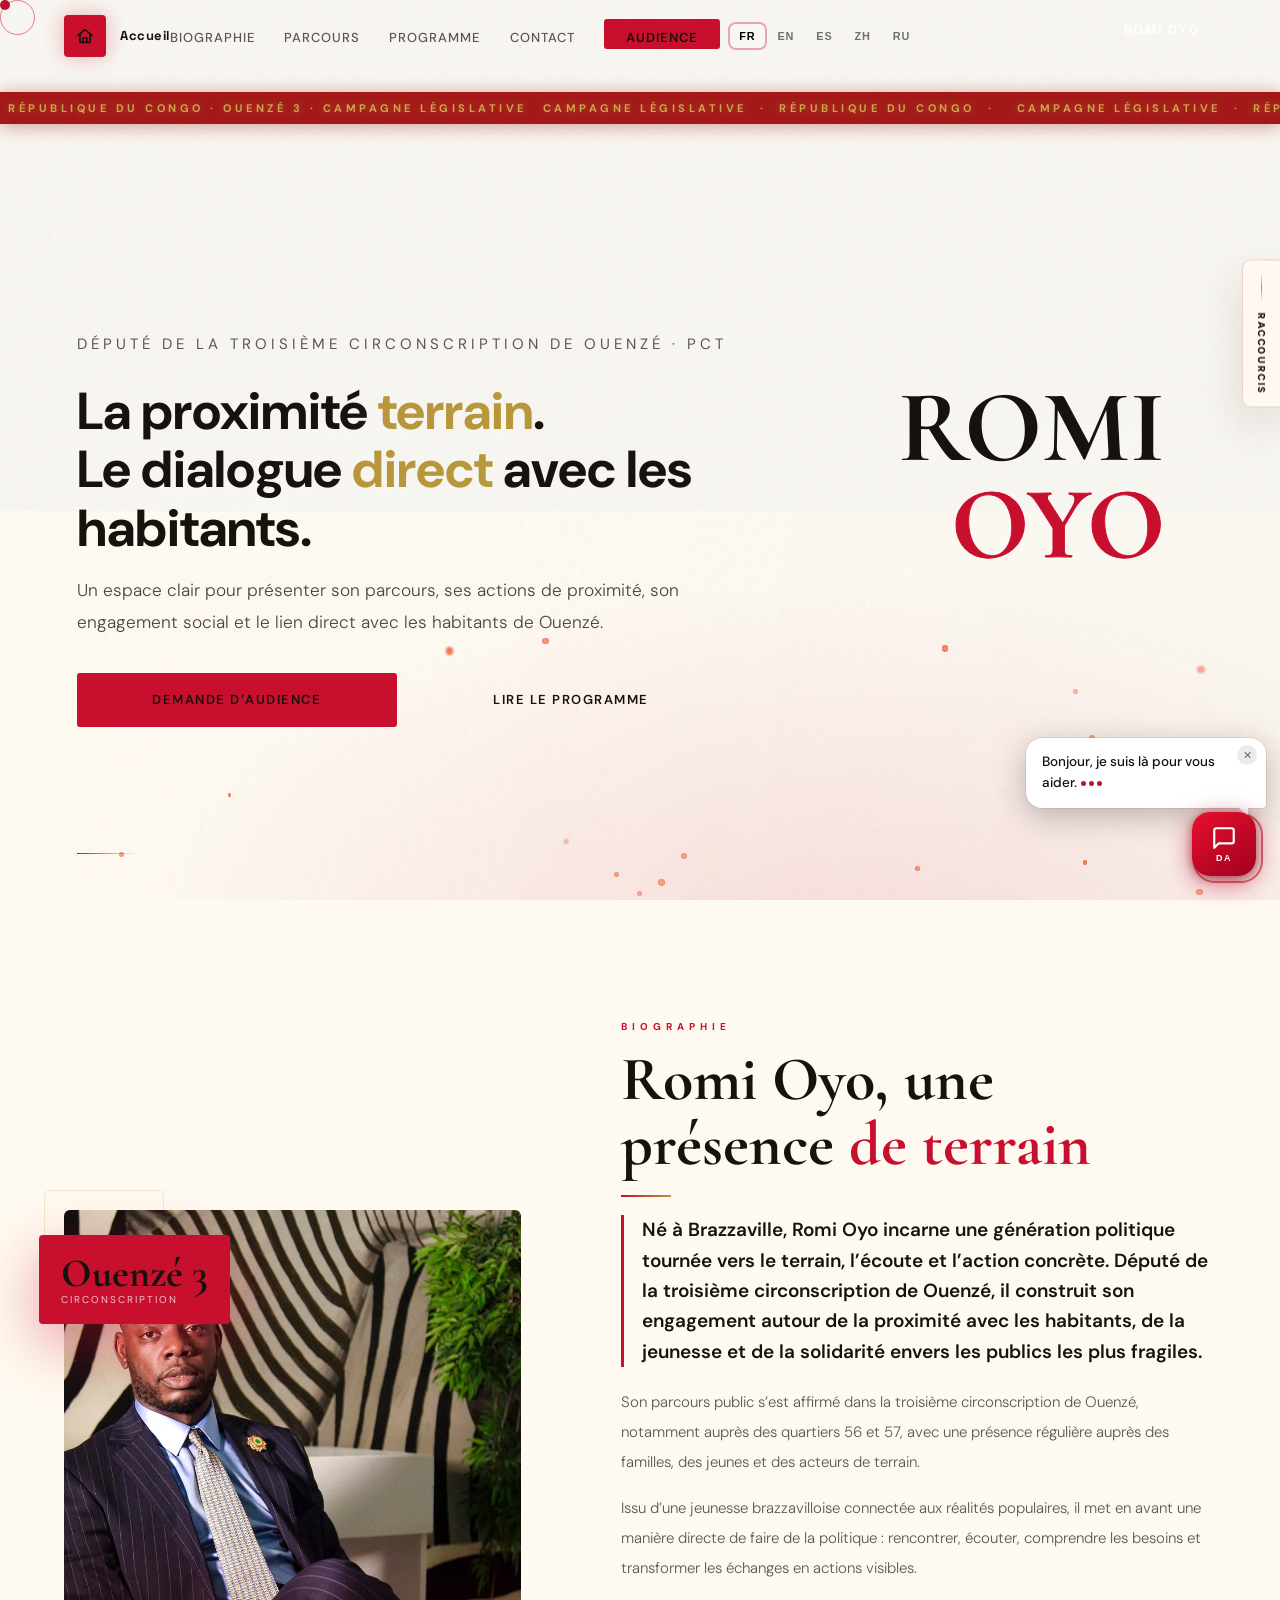
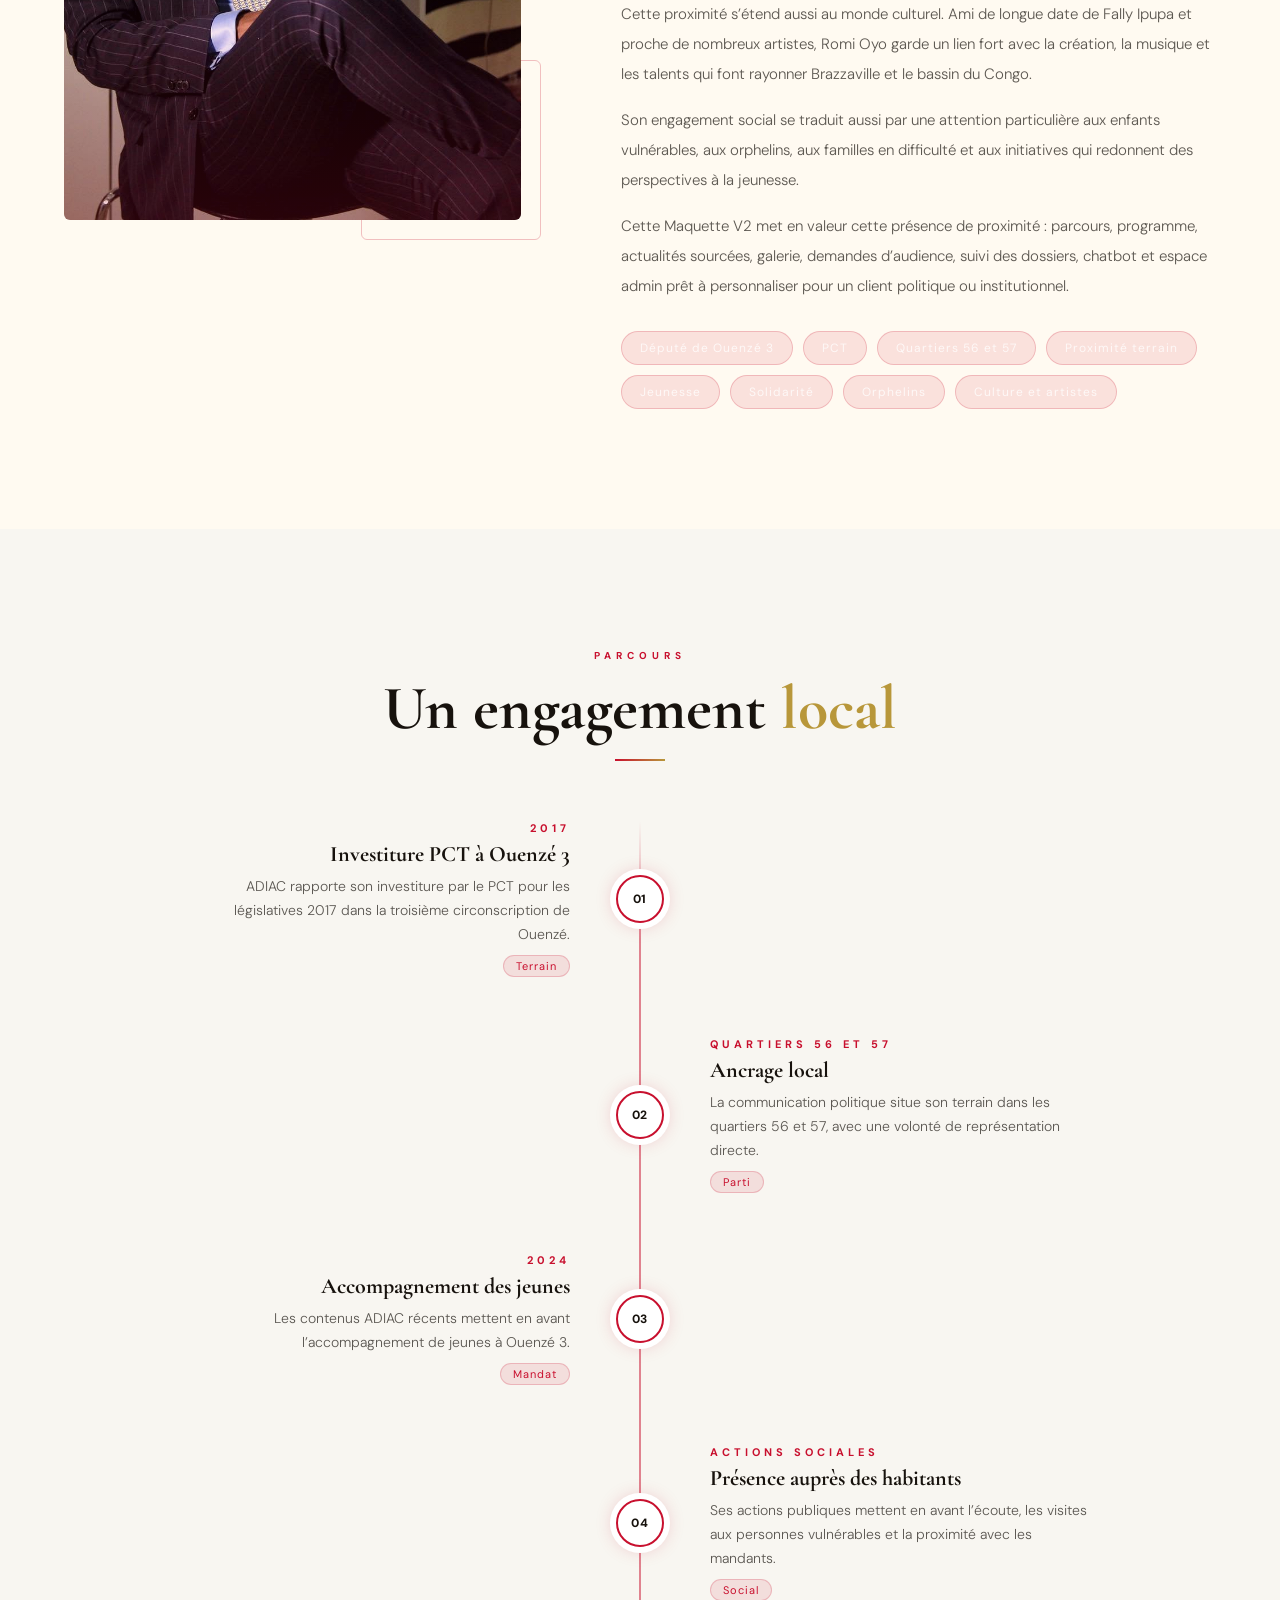
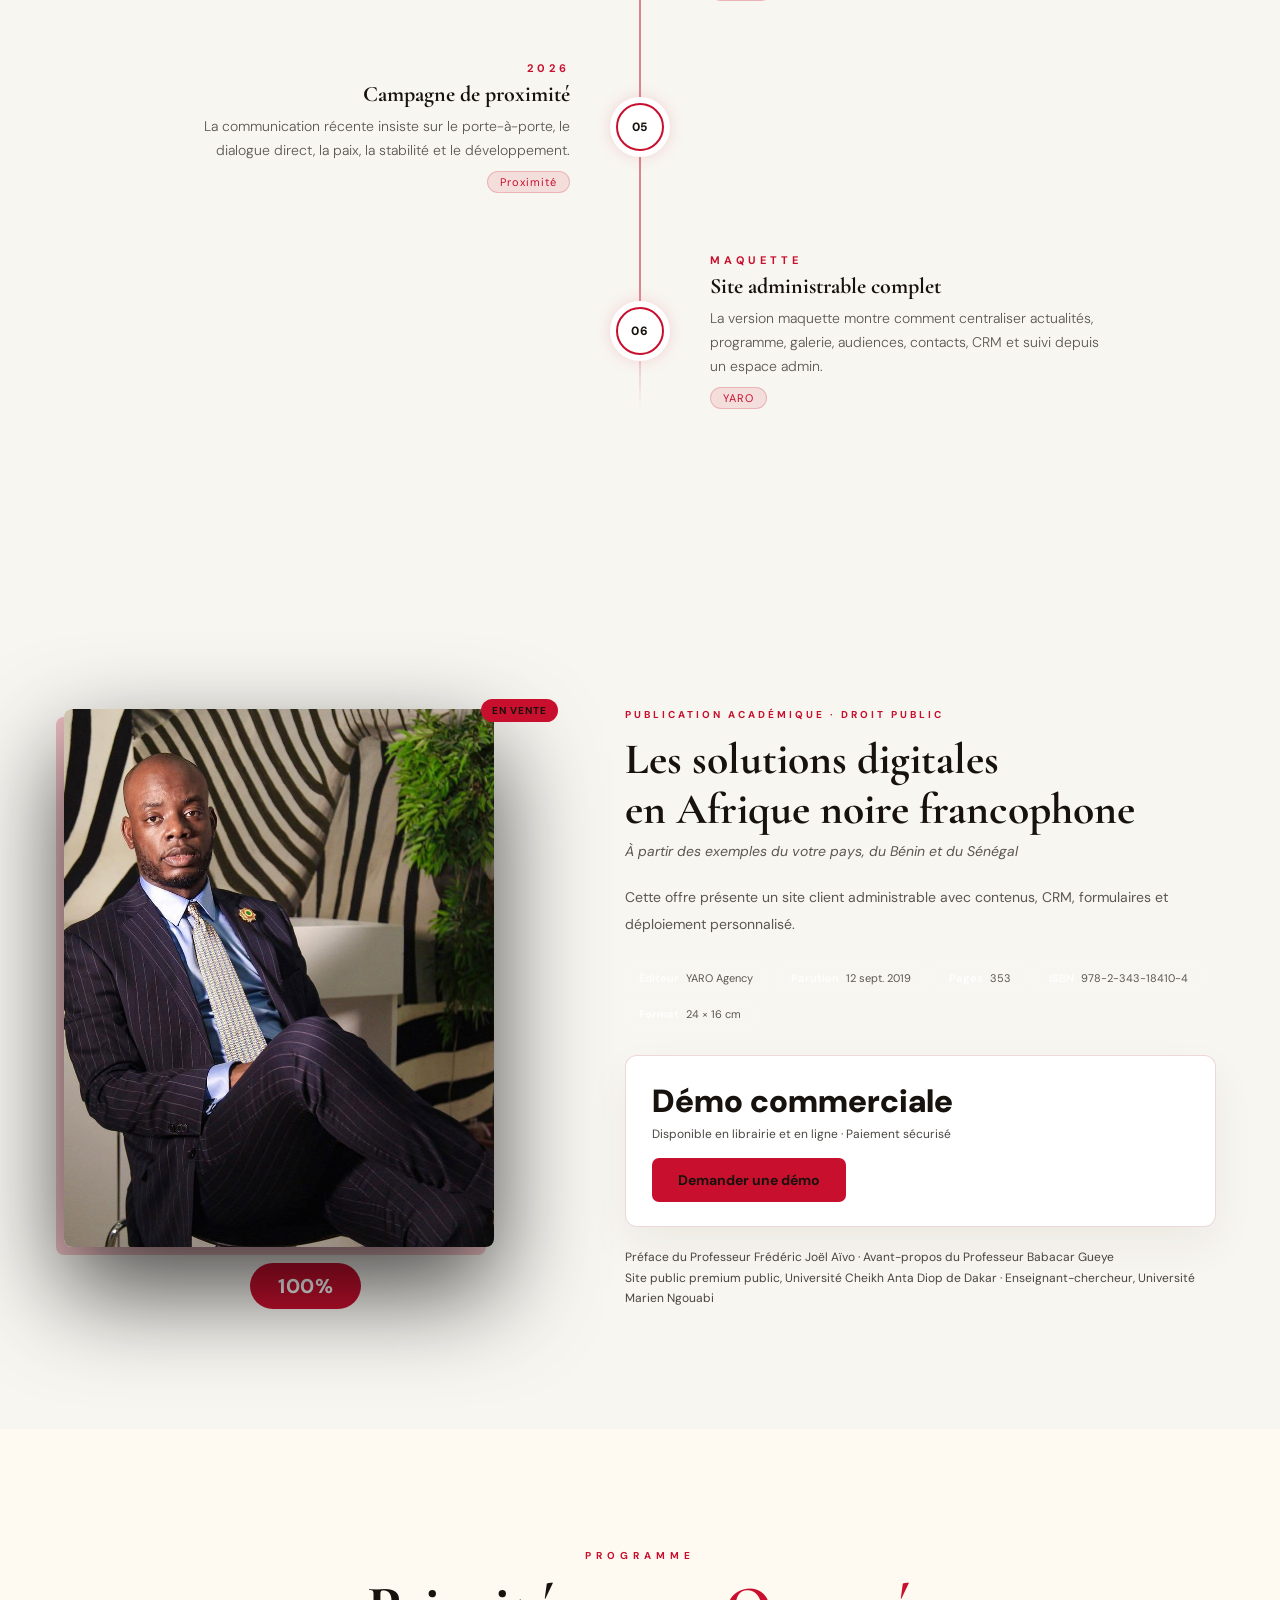
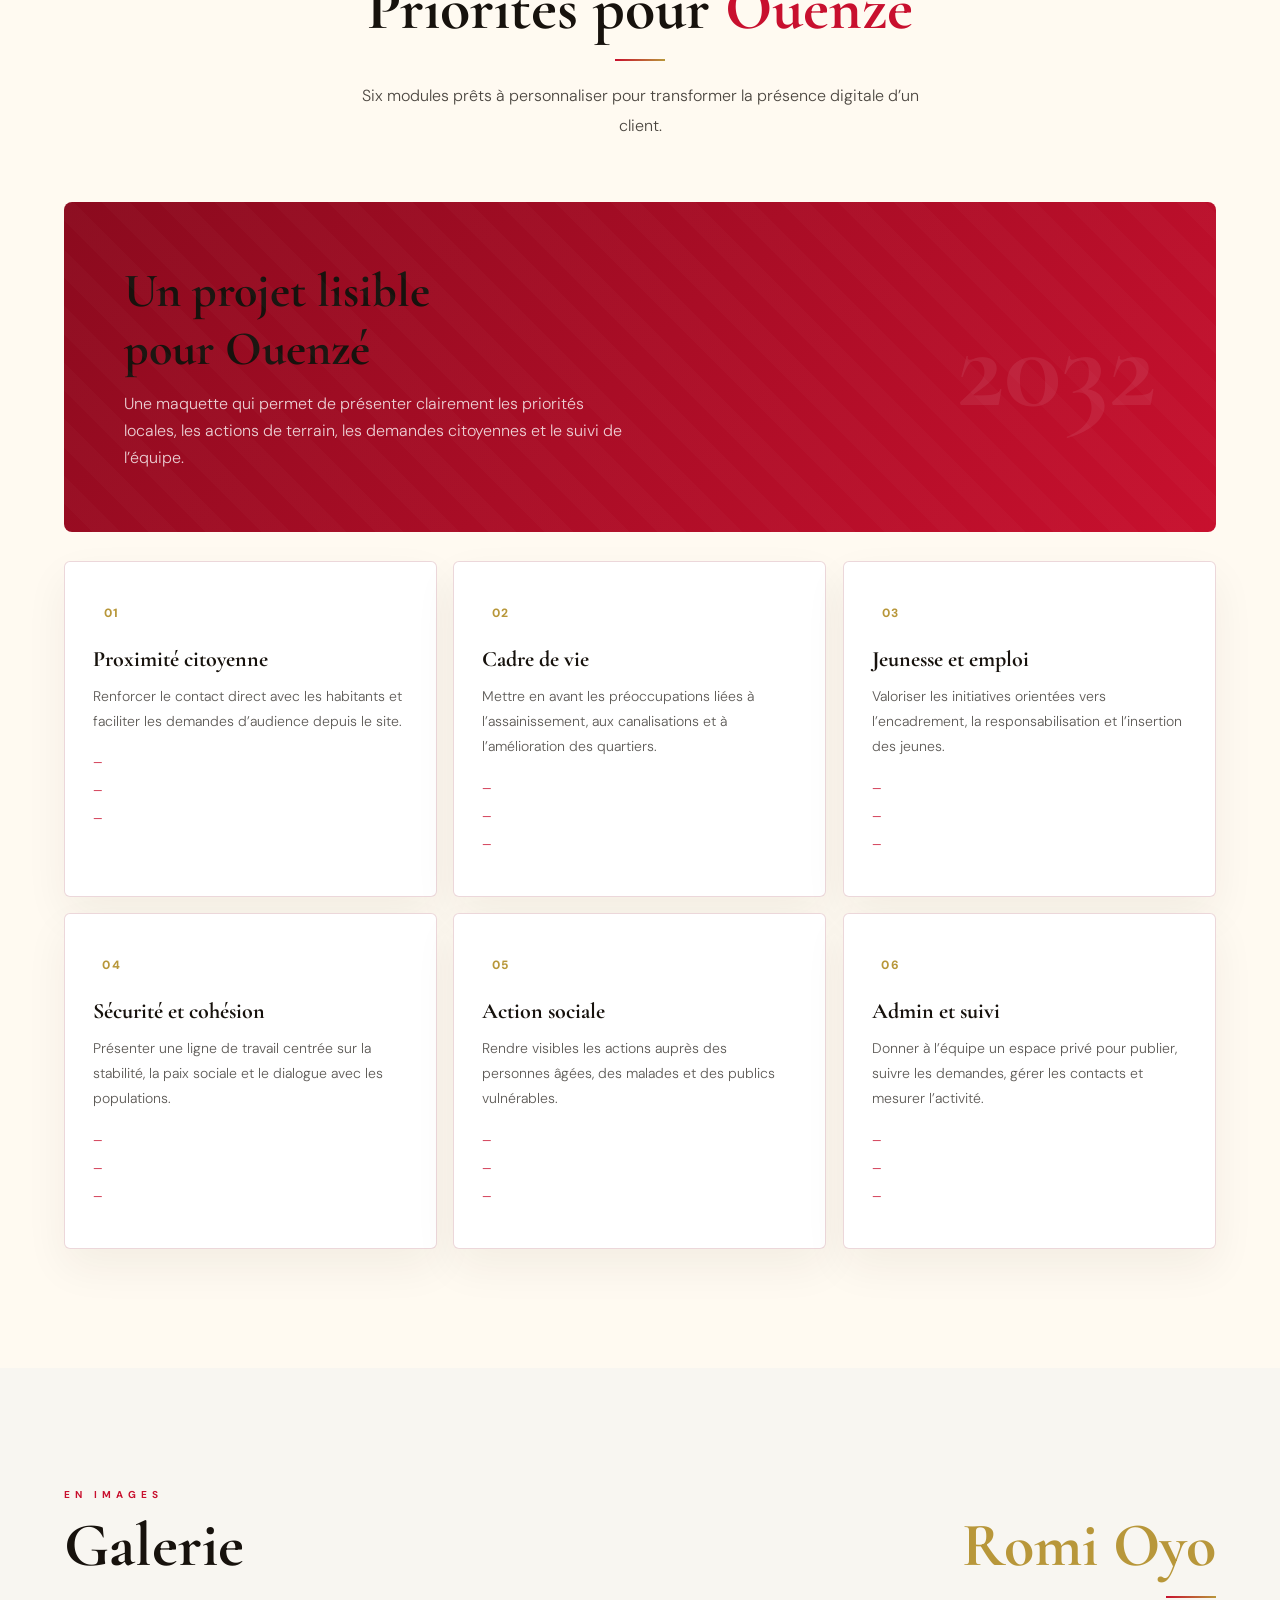
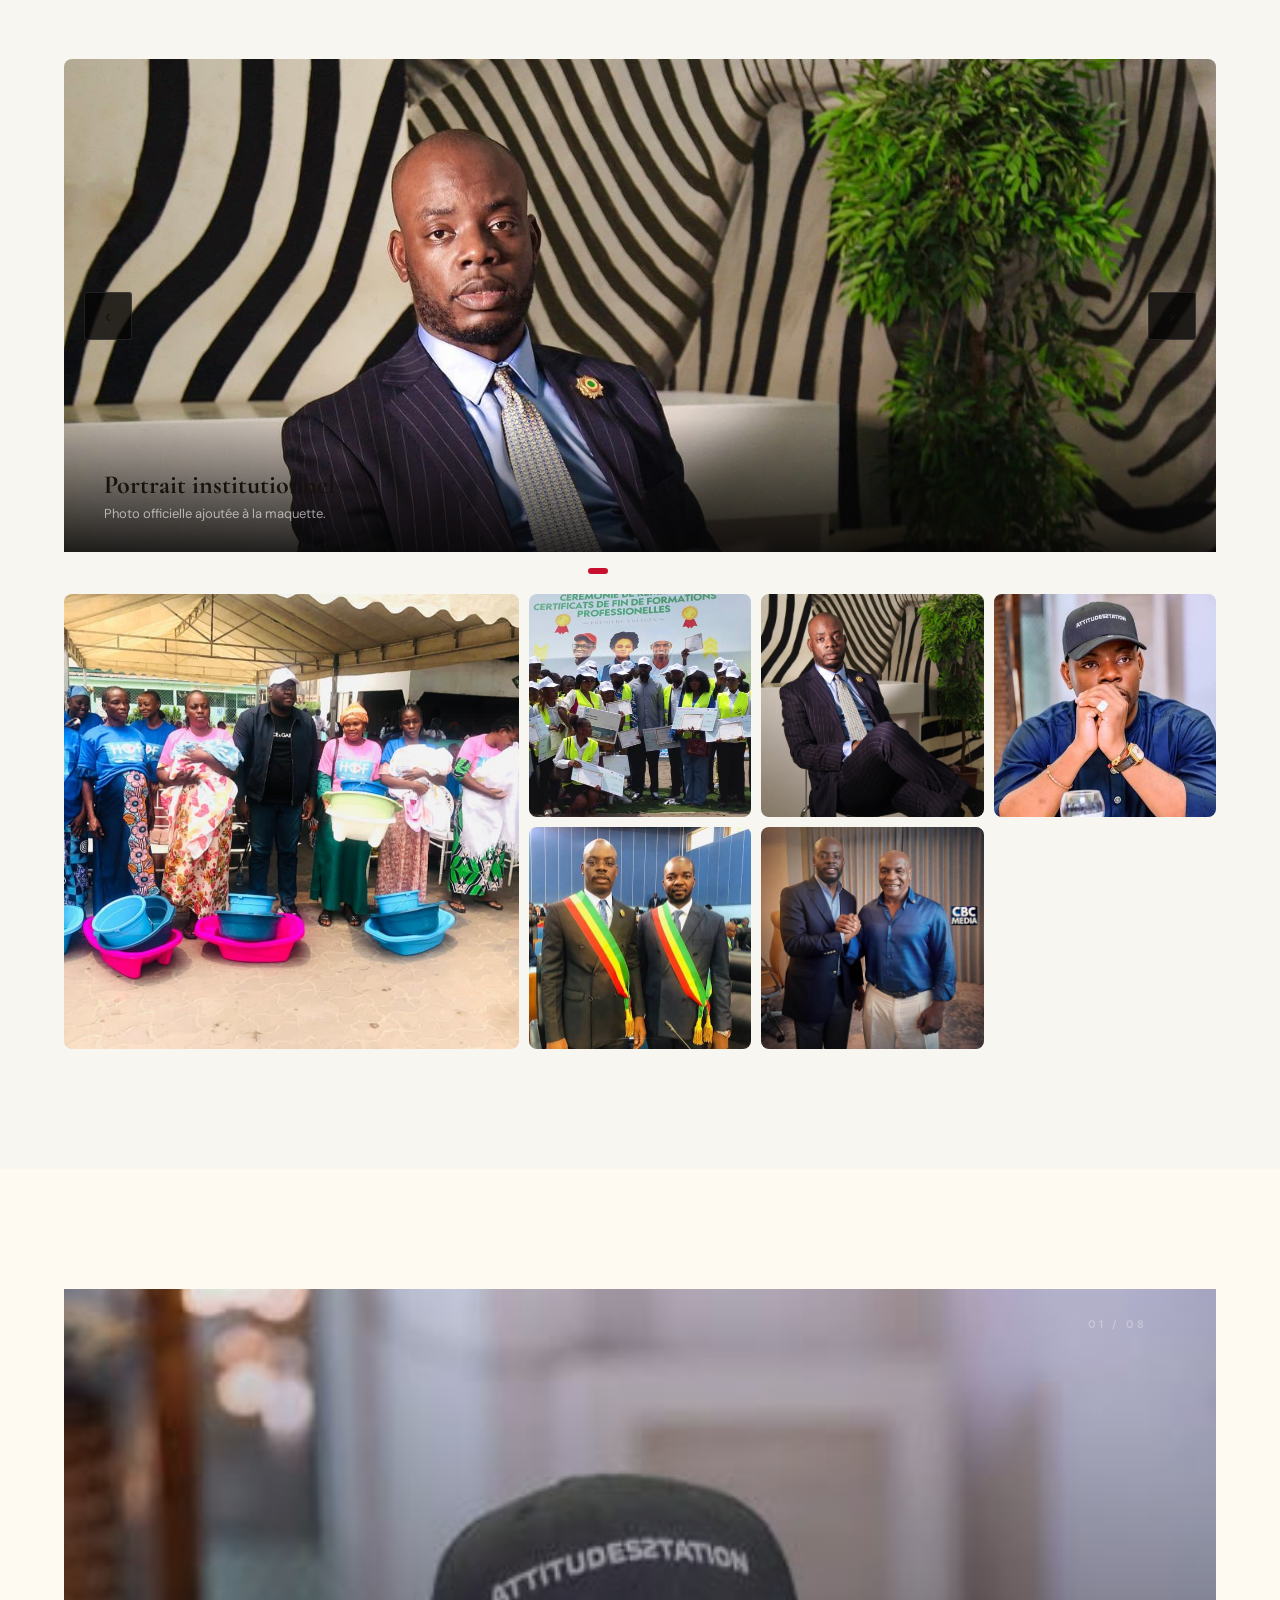
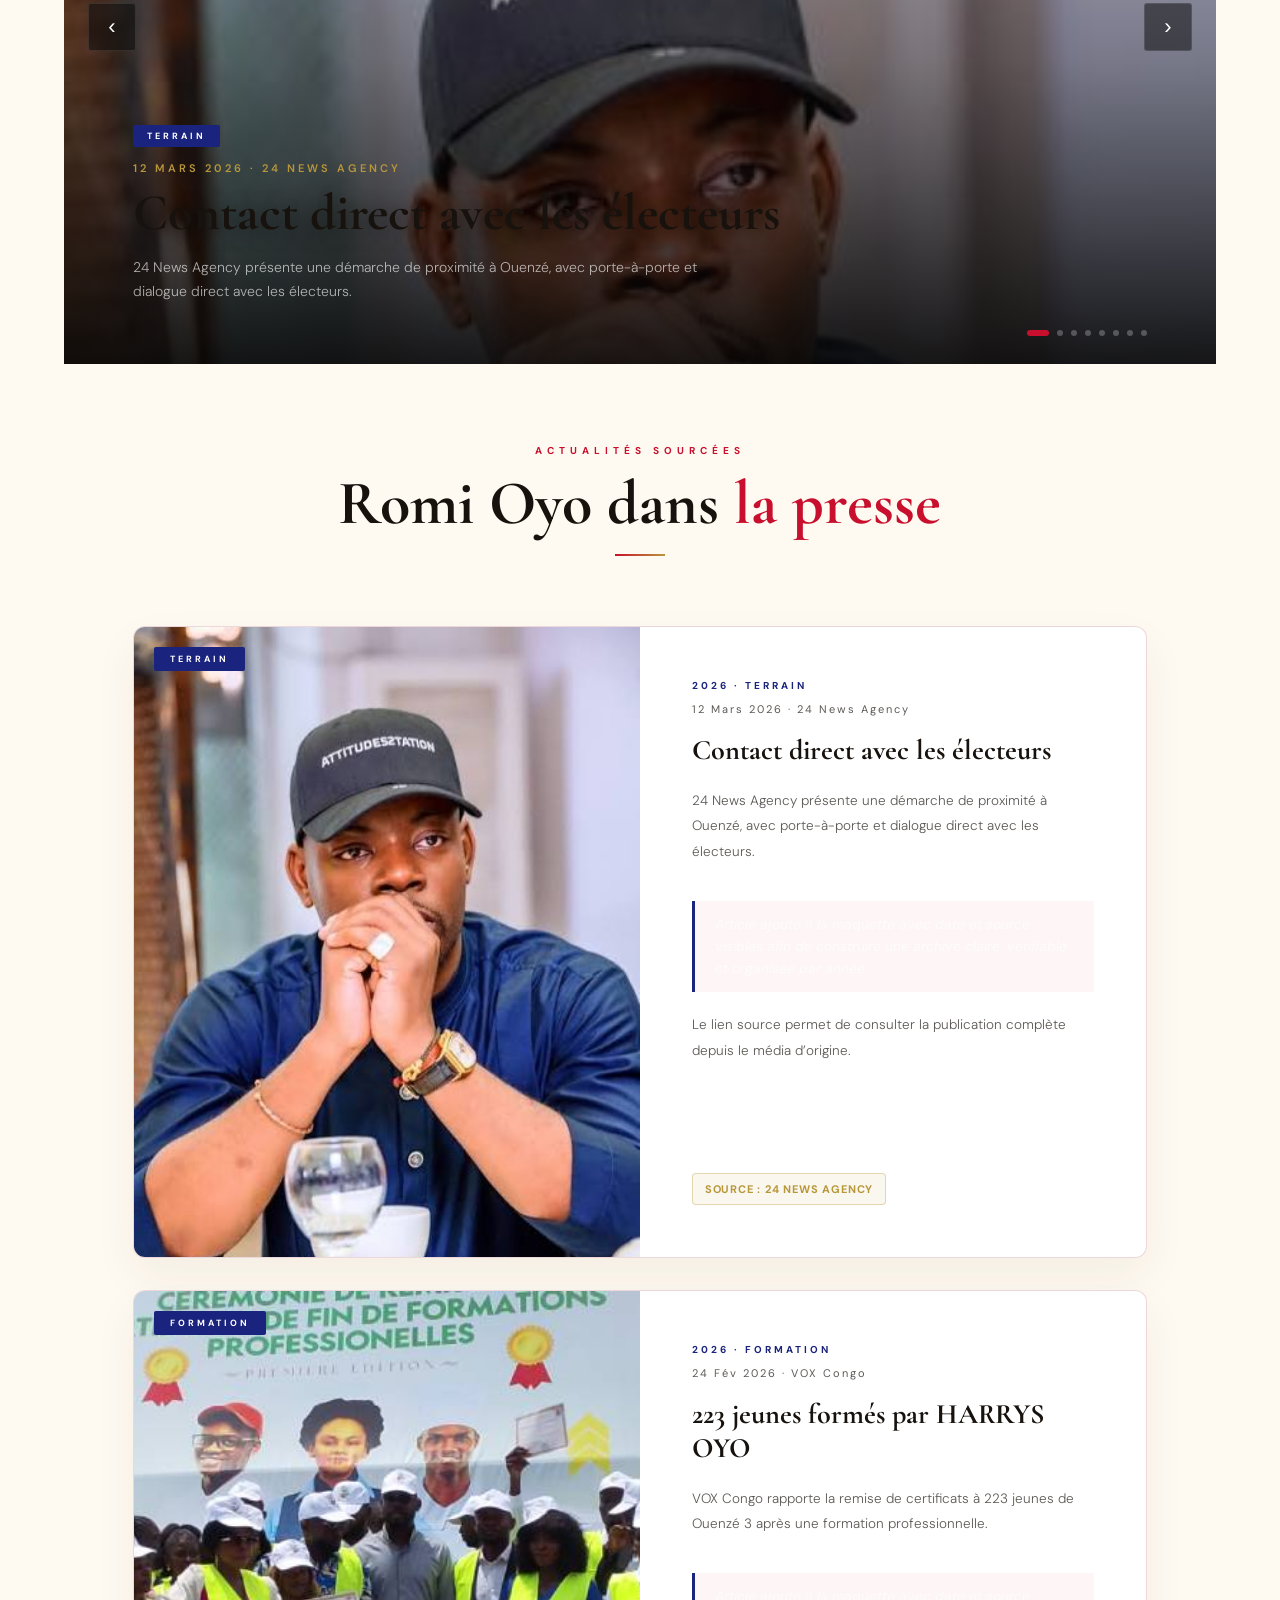
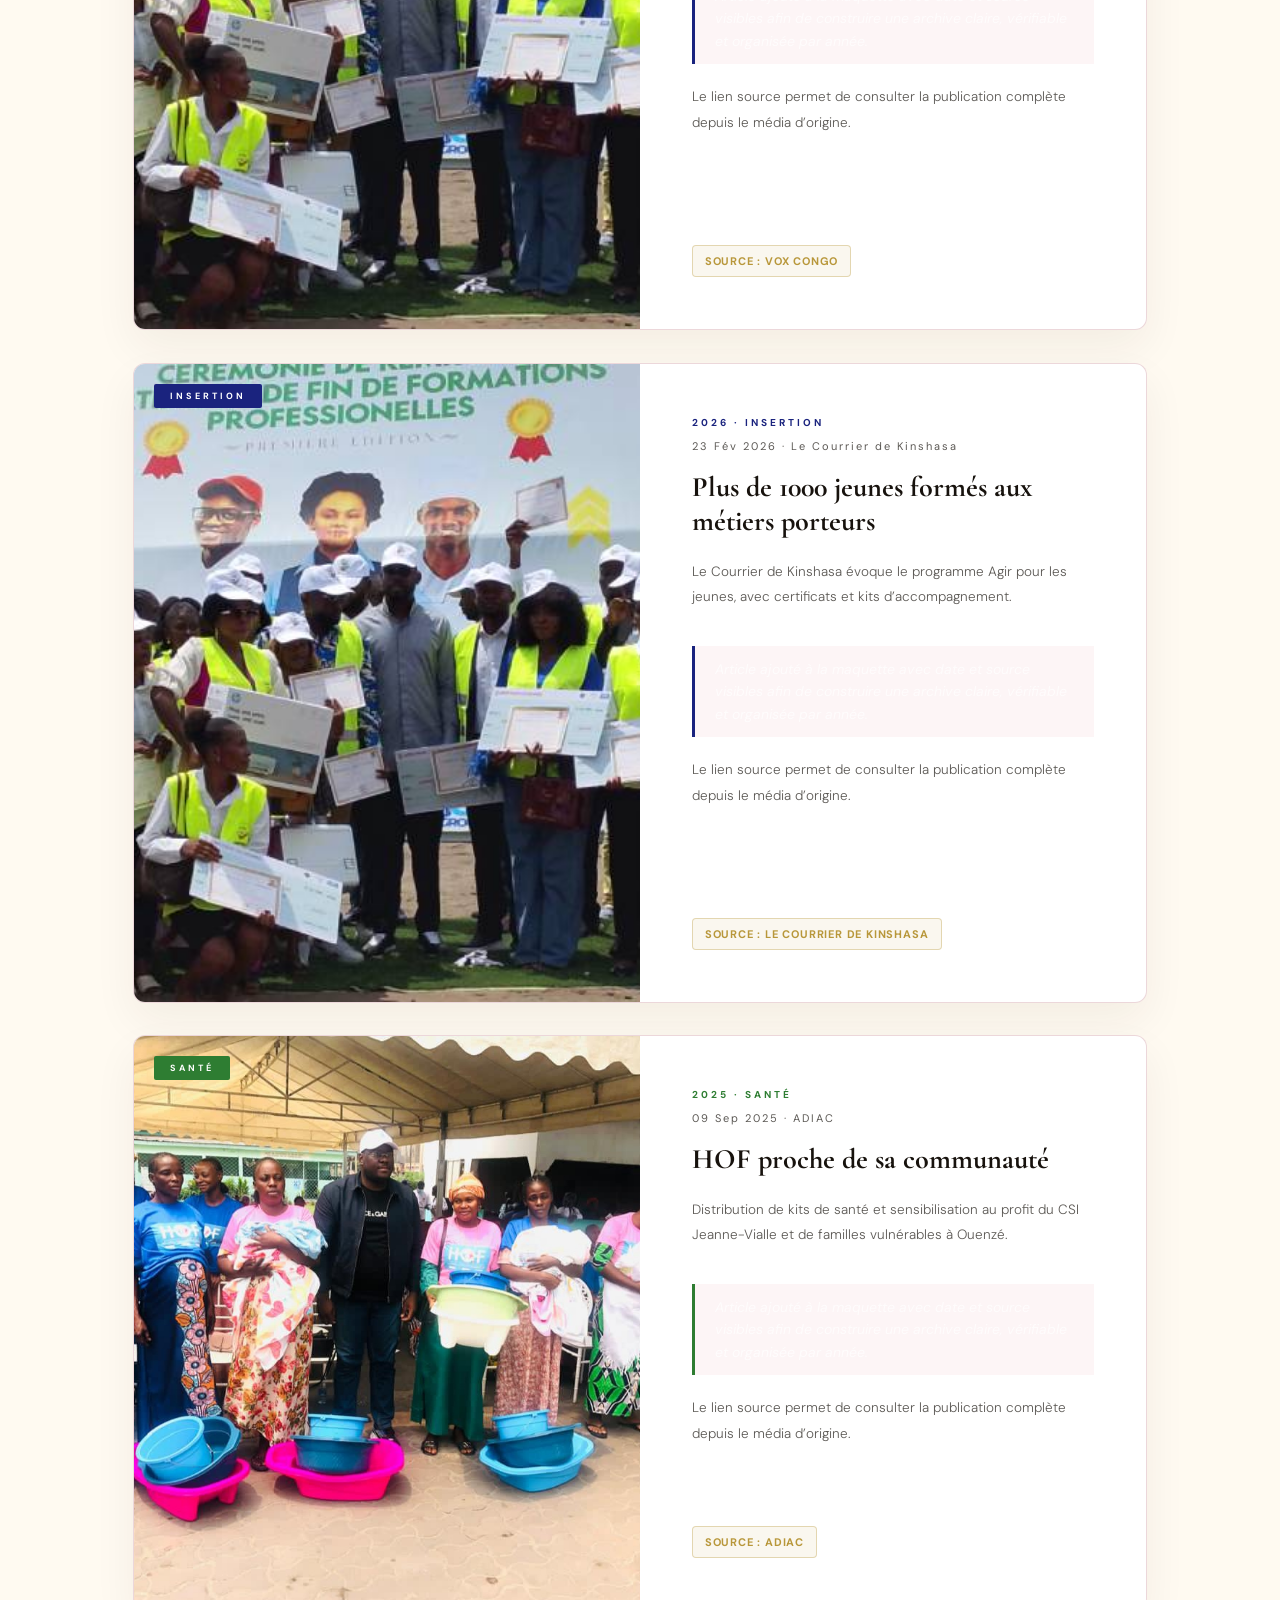
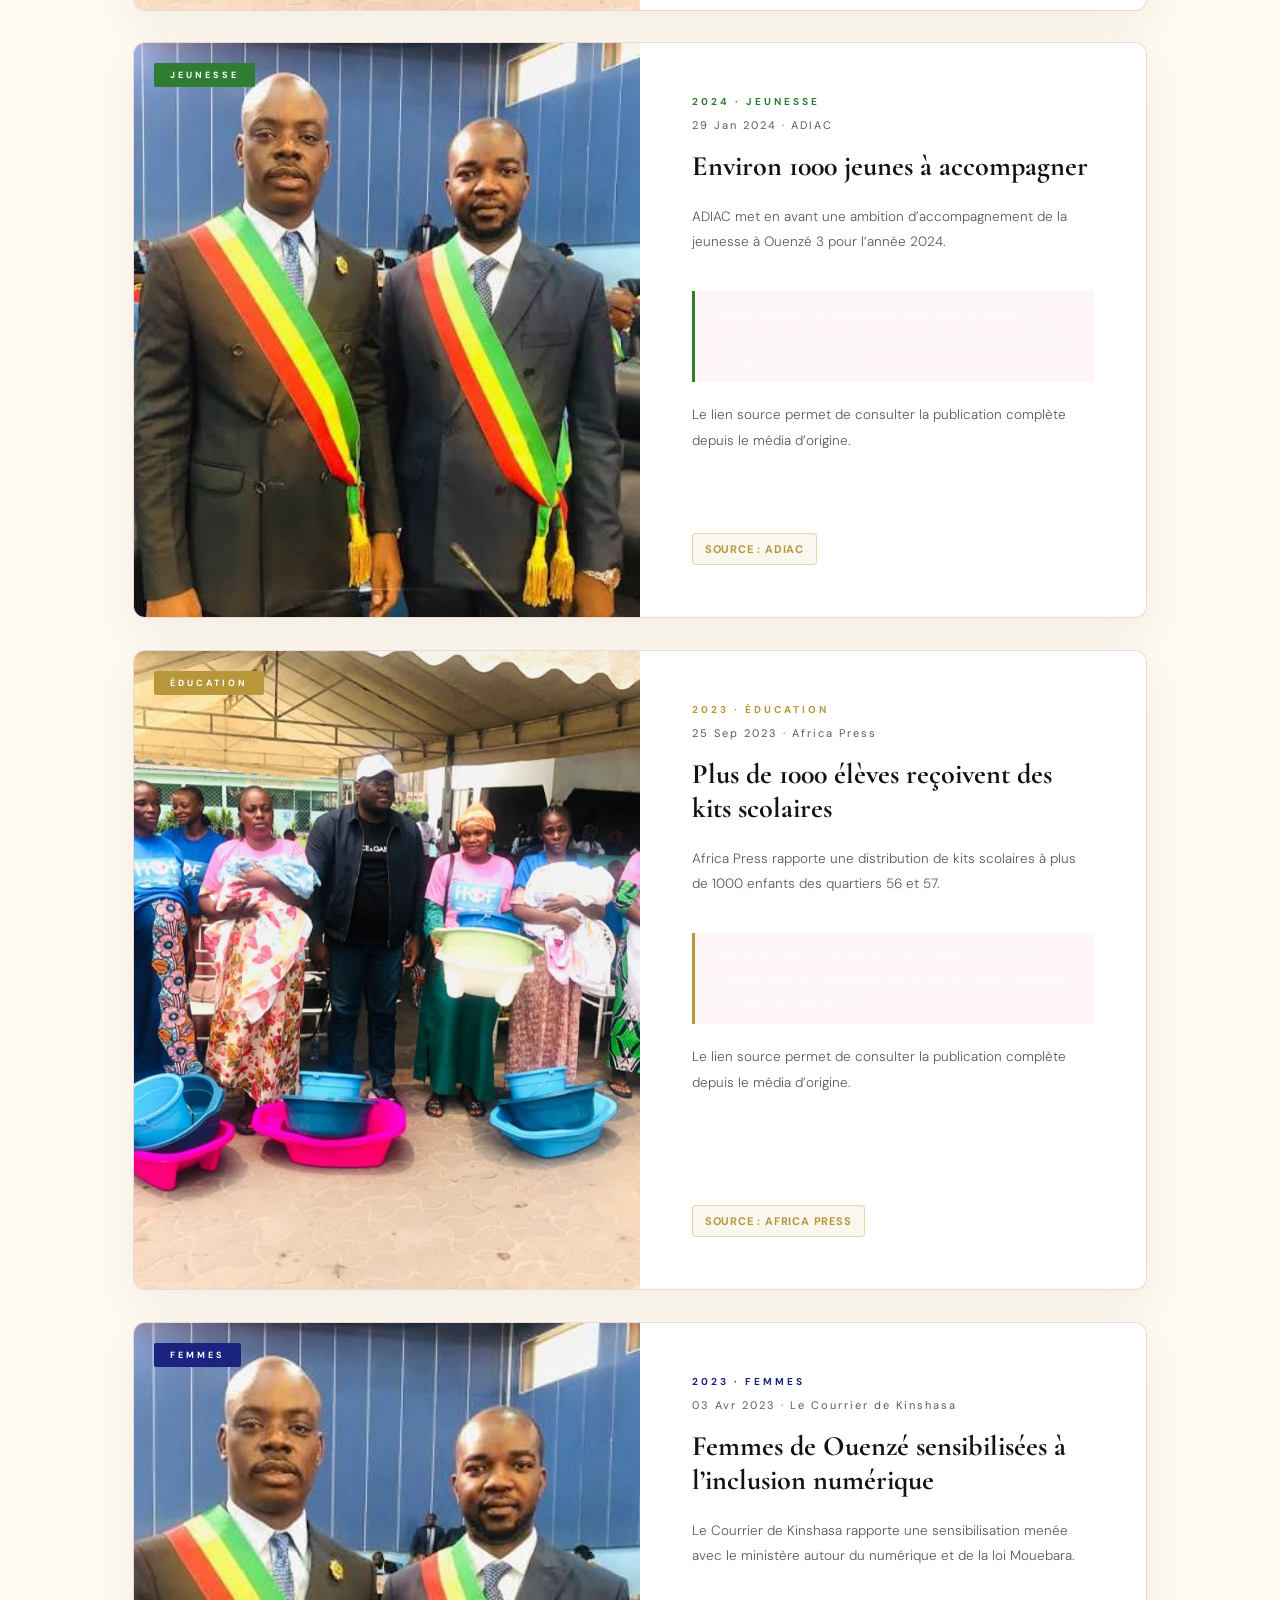
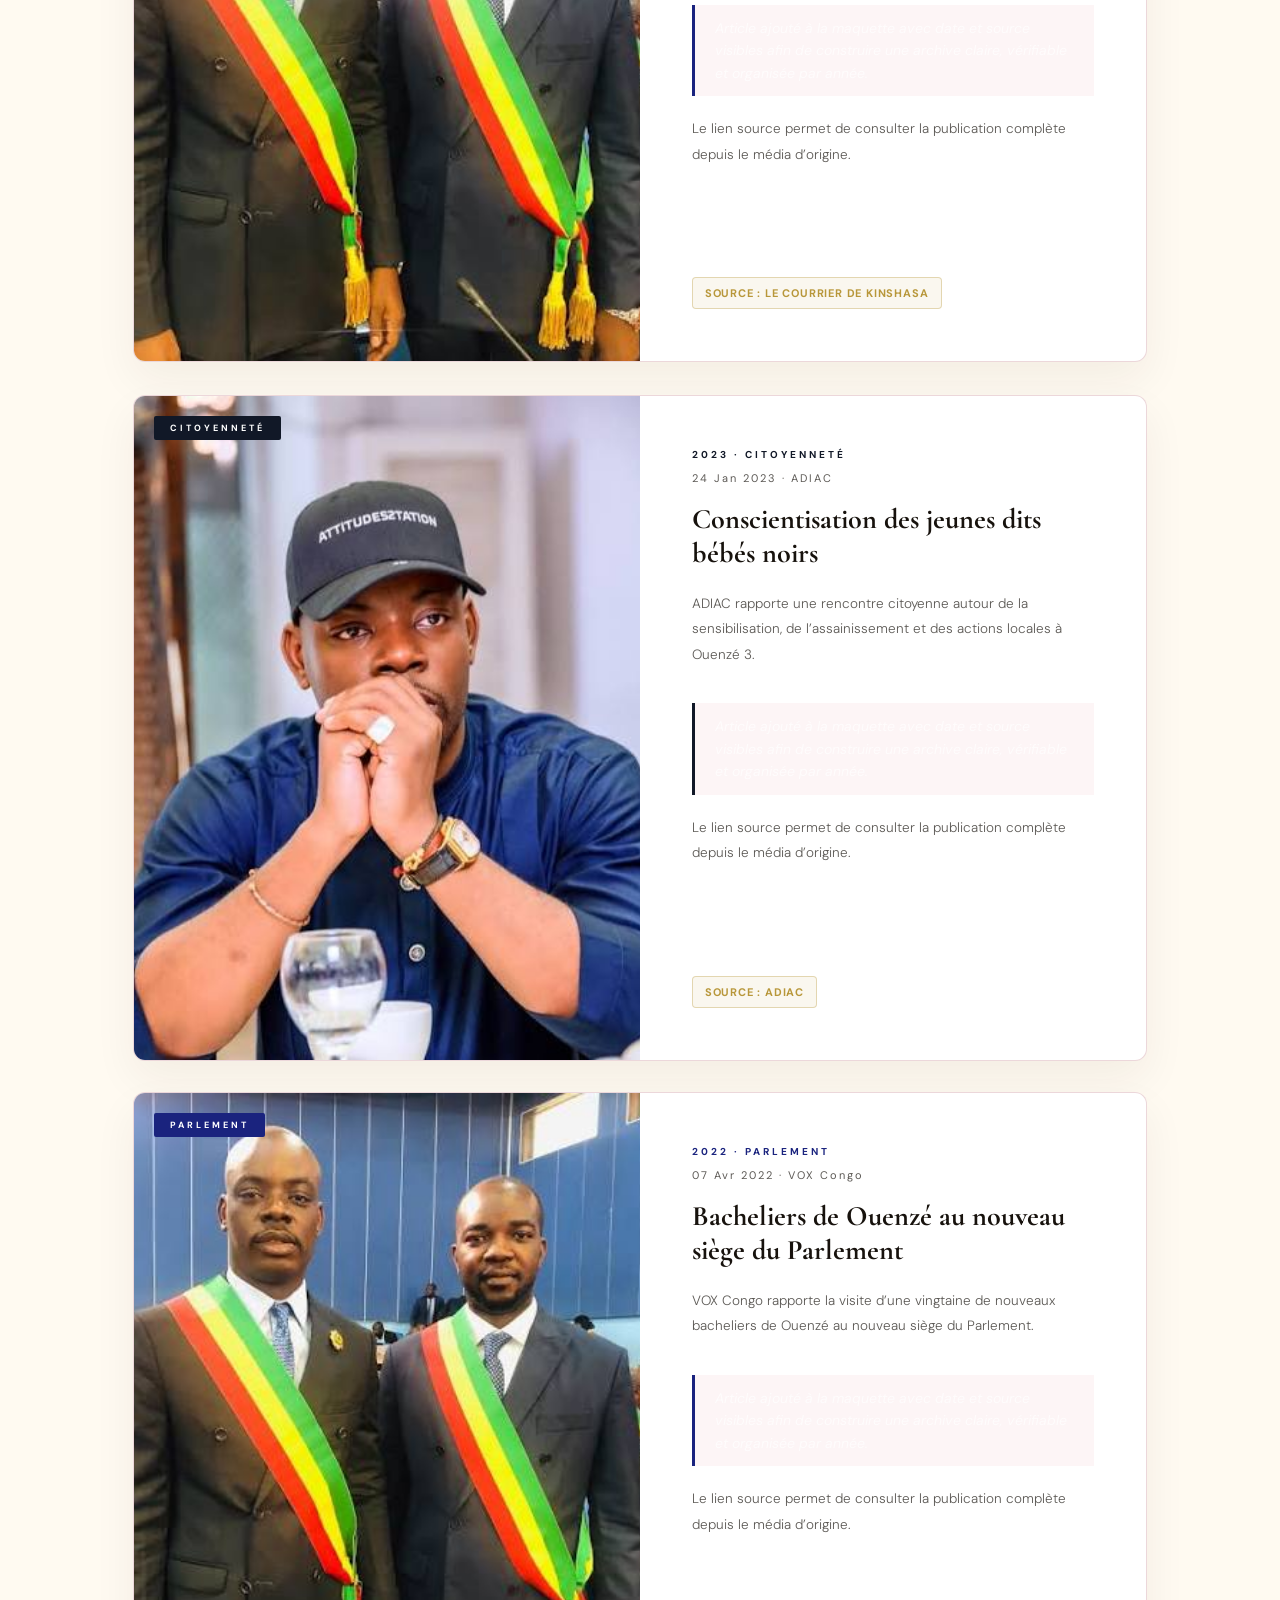
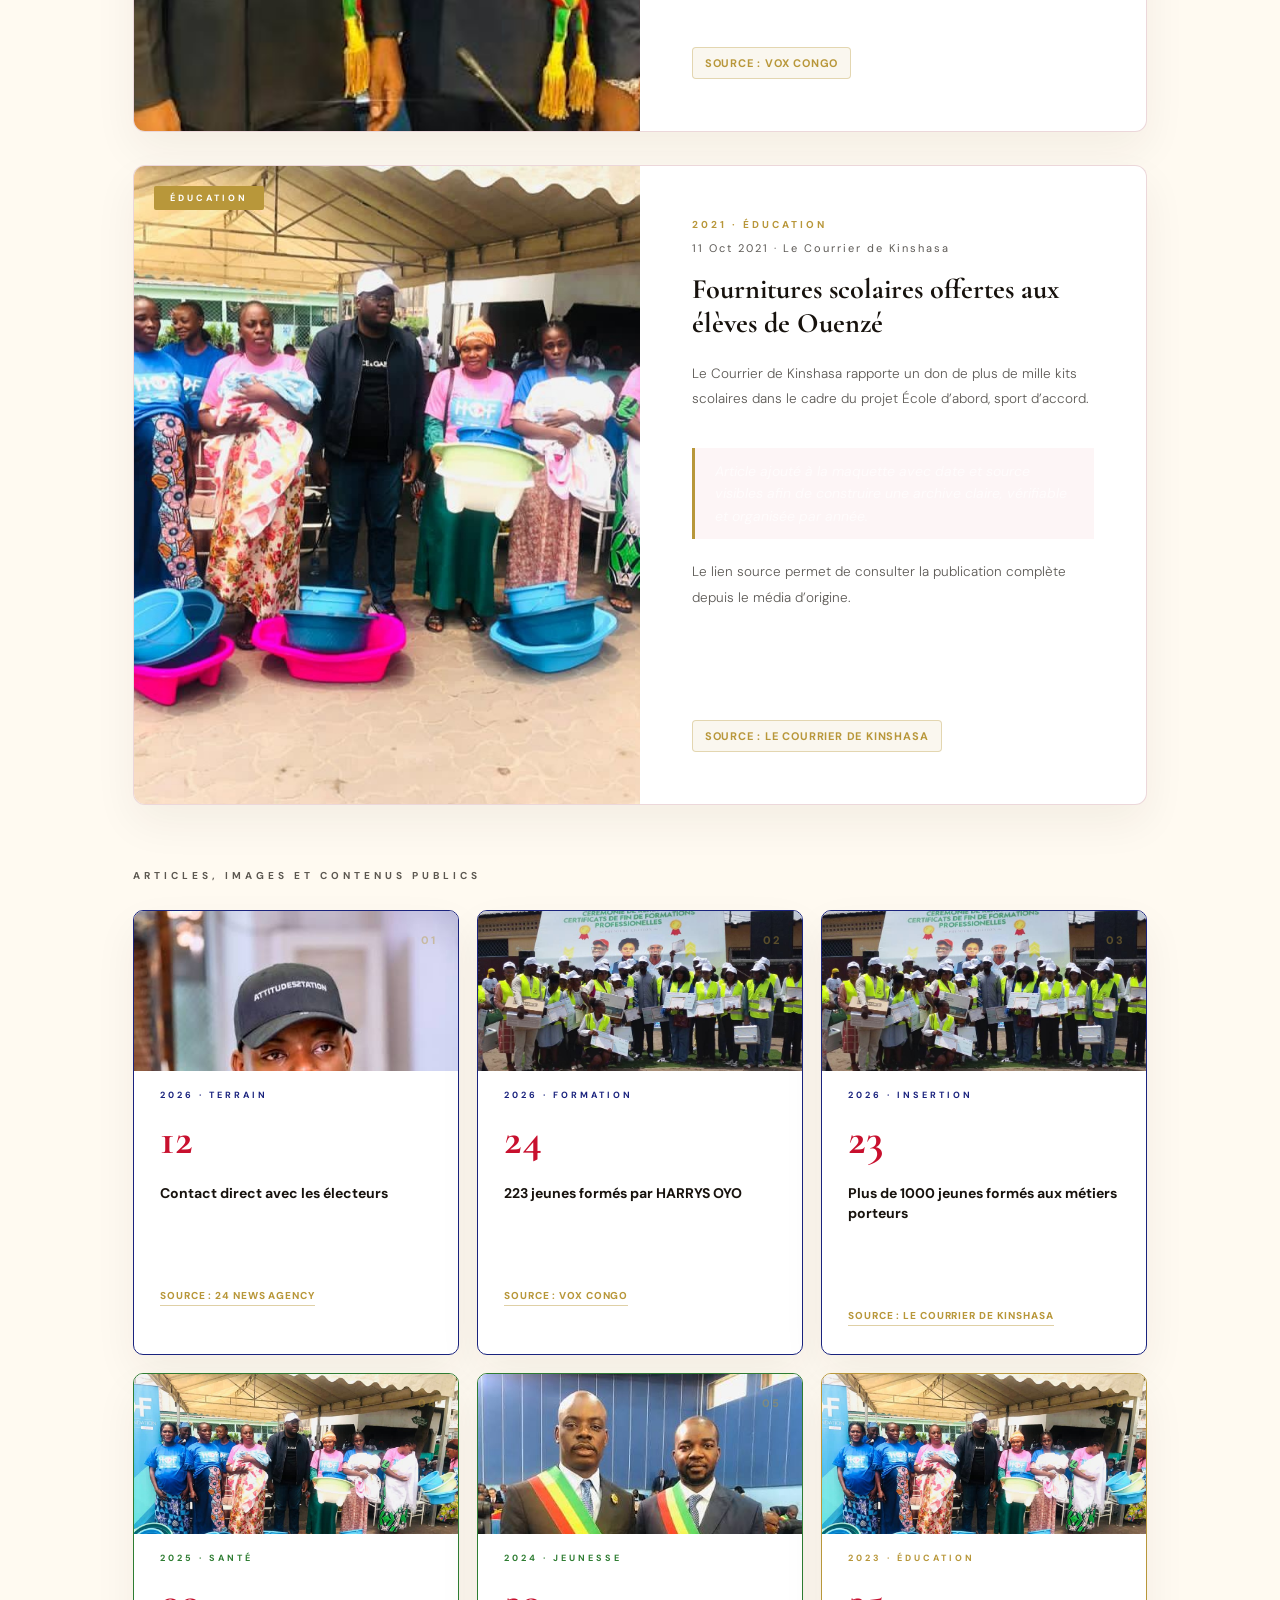
==== index.html @ a75ca503 "Center hero intro on mobile" ====
<!DOCTYPE html>
<html lang="fr">
<head>
<meta charset="UTF-8">
<meta name="viewport" content="width=device-width, initial-scale=1.0, viewport-fit=cover">
<title>Maquette V2 · Romi Oyo</title>
<meta name="description" content="Maquette V2 Romi Oyo, député de la troisième circonscription de Ouenzé, avec espace admin, actualités, programme, galerie et demandes d’audience">
<meta name="keywords" content="Romi Oyo, Ouenzé 3, député Congo, PCT, Brazzaville, Maquette V2, espace admin">
<meta name="author" content="YARO Agency">
<meta name="robots" content="index, follow">
<link rel="canonical" href="https://maquette-yaro.fr/">

<!-- Open Graph (Facebook, WhatsApp, LinkedIn) -->
<meta property="og:type" content="website">
<meta property="og:url" content="https://maquette-yaro.fr/">
<meta property="og:title" content="Maquette V2 · Romi Oyo">
<meta property="og:description" content="Député de Ouenzé 3 · Proximité terrain, programme, actualités et espace admin de suivi.">
<meta property="og:image" content="https://maquette-yaro.fr/images/romi-oyo.png">
<meta property="og:image:width" content="1200">
<meta property="og:image:height" content="630">
<meta property="og:locale" content="fr_CG">
<meta property="og:site_name" content="Romi Oyo">

<!-- Twitter Card -->
<meta name="twitter:card" content="summary_large_image">
<meta name="twitter:title" content="Maquette V2 · Romi Oyo">
<meta name="twitter:description" content="Député de Ouenzé 3 · Proximité terrain, programme, actualités et espace admin de suivi.">
<meta name="twitter:image" content="https://maquette-yaro.fr/images/romi-oyo.png">

<!-- Données structurées JSON-LD (Google Rich Results) -->
<script type="application/ld+json">
{
  "@context": "https://schema.org",
  "@type": "Person",
  "name": "Romi Oyo",
  "honorificPrefix": "Honorable",
  "jobTitle": "Député de la troisième circonscription de Ouenzé",
  "description": "Maquette V2 Romi Oyo, député de Ouenzé 3 à Brazzaville.",
  "url": "https://maquette-yaro.fr",
  "image": "https://maquette-yaro.fr/images/romi-oyo.png",
  "nationality": {
    "@type": "Country",
    "name": "votre pays"
  },
  "memberOf": [
    {
      "@type": "Organization",
      "name": "Parti Congolais du Travail",
      "alternateName": "PCT"
    },
    {
      "@type": "Organization",
      "name": "Assemblée nationale de la République du Congo"
    }
  ],
  "hasOccupation": {
    "@type": "Occupation",
    "name": "Député",
    "occupationLocation": {
      "@type": "Country",
      "name": "votre pays"
    }
  },
  "contactPoint": {
    "@type": "ContactPoint",
    "contactType": "Equipe de proximité",
    "email": "contact@maquette-yaro.fr",
    "availableLanguage": "French"
  },
  "sameAs": [
    "https://maquette-yaro.fr"
  ]
}
</script>

<script>
(function(){
  try {
    var savedTheme = localStorage.getItem("maquette_theme");
    var prefersLight = window.matchMedia && window.matchMedia("(prefers-color-scheme: light)").matches;
    if ((savedTheme || (prefersLight ? "light" : "dark")) === "light") {
      document.documentElement.classList.add("theme-light-preload");
    }
  } catch (_) {}
})();
</script>

<!-- Analytics, Plausible (sans cookies, conforme RGPD) -->
<script defer data-domain="maquette-yaro.fr" src="https://plausible.io/js/script.js"></script>

<link rel="preconnect" href="https://fonts.googleapis.com">
<link rel="preconnect" href="https://fonts.gstatic.com" crossorigin>
<link href="https://fonts.googleapis.com/css2?family=Cormorant+Garamond:wght@400;600;700&family=DM+Sans:wght@300;400;500;600;700&family=Space+Grotesk:wght@700;800&display=swap" rel="stylesheet">
<link rel="stylesheet" href="static/index.css?v=20260630-maquette-v2j">
<link rel="stylesheet" href="static/mobile.css?v=20260630-maquette-v2j">
<style>
/* ── Sélecteur de langue ─────────────────────────────────── */
.lang-switcher{display:flex;align-items:center;gap:4px;margin-left:10px}
.lang-btn{
  background:transparent;border:1px solid transparent;border-radius:6px;
	  cursor:pointer;font-size:.68rem;font-weight:800;letter-spacing:.08em;padding:6px 8px;line-height:1;
  transition:all .18s;opacity:.55;
}
.lang-btn:hover{opacity:1;border-color:rgba(255,255,255,.2);background:rgba(255,255,255,.07)}
.lang-btn.lang-active{opacity:1;border-color:rgba(255,255,255,.35);background:rgba(255,255,255,.1);box-shadow:0 0 0 2px rgba(200,16,46,.35)}
@media(max-width:900px){.lang-switcher{display:none}}
</style>
<script src="static/i18n.js?v=20260630-maquette-v2j"></script>
</head>
<body>
<a href="#hero" class="skip-link" style="position:absolute;top:-40px;left:0;background:var(--r);color:#fff;padding:8px 16px;z-index:9999;border-radius:0 0 6px 0;transition:top .2s" onfocus="this.style.top='0'" onblur="this.style.top='-40px'" data-i18n="skip.link">Aller au contenu principal</a>

<!-- PAGE LOADER -->
<div id="loader">
  <div class="loader-logo">RO<span>.</span></div>
  <div class="loader-bar"><div class="loader-fill"></div></div>
  <div class="loader-txt">Maquette V2</div>
  <div class="loader-dev">Développé par <span>Rodrin Bakala Mouengue</span></div>
</div>

<!-- CURSOR -->
<div class="cursor" id="cursor"></div>
<div class="cursor-ring" id="cursorRing"></div>

<!-- NAV -->
<nav id="nav" role="banner" aria-label="Navigation principale">
  <a href="#hero" class="nlogo" aria-label="Retour à l'accueil">
    <div class="nlogo-badge nlogo-home" aria-hidden="true">
      <svg viewBox="0 0 24 24" focusable="false">
        <path d="M4 11.5 12 5l8 6.5"></path>
        <path d="M6.5 10.2V19h11v-8.8"></path>
        <path d="M10 19v-5h4v5"></path>
      </svg>
    </div>
    <div class="nlogo-txt">Accueil</div>
  </a>
  <ul class="nlinks">
    <li><a href="#about" data-i18n="nav.biography">Biographie</a></li>
    <li><a href="#parcours" data-i18n="nav.parcours">Parcours</a></li>
    <li><a href="#programme" data-i18n="nav.programme">Programme</a></li>
    <li><a href="#contact" data-i18n="nav.contact">Contact</a></li>
    <li><a href="#engagement" class="ncta" data-i18n="nav.audience">Audience</a></li>
  </ul>
  <!-- Sélecteur de langue -->
  <div class="lang-switcher" id="lang-switcher">
    <button class="lang-btn lang-active" data-lang="fr" onclick="applyI18n('fr')" title="Français">FR</button>
    <button class="lang-btn" data-lang="en" onclick="applyI18n('en')" title="English">EN</button>
    <button class="lang-btn" data-lang="es" onclick="applyI18n('es')" title="Español">ES</button>
    <button class="lang-btn" data-lang="zh" onclick="applyI18n('zh')" title="中文">ZH</button>
    <button class="lang-btn" data-lang="ru" onclick="applyI18n('ru')" title="Русский">RU</button>
  </div>
  <div class="nav-name">ROMI OYO<small>Ouenzé 3</small></div>
  <button class="hbg" id="hbg" aria-label="Ouvrir le menu" aria-expanded="false" data-i18n="aria.menu.open" data-i18n-attr="aria-label">
    <span class="hbg-text">Menu</span>
    <span class="hbg-bars" aria-hidden="true"><span></span><span></span><span></span></span>
  </button>
</nav>

<!-- CAMPAGNE TICKER -->
<div class="hero-eyebrow" aria-hidden="true">
  <div class="hero-eyebrow-line"></div>
  <div class="hero-eyebrow-ticker">
    <span data-i18n="hero.eyebrow">CAMPAGNE LÉGISLATIVE &nbsp;·&nbsp; RÉPUBLIQUE DU CONGO &nbsp;·&nbsp; </span>
    <span>CAMPAGNE LÉGISLATIVE &nbsp;·&nbsp; RÉPUBLIQUE DU CONGO &nbsp;·&nbsp; </span>
    <span>CAMPAGNE LÉGISLATIVE &nbsp;·&nbsp; RÉPUBLIQUE DU CONGO &nbsp;·&nbsp; </span>
  </div>
</div>

<!-- MOBILE NAV -->
<div class="mob-nav" id="mobNav">
  <a href="#hero" onclick="cMob()" data-i18n="mob.tab.home">Accueil</a>
  <a href="#about" onclick="cMob()" data-i18n="nav.biography">Biographie</a>
  <a href="#parcours" onclick="cMob()" data-i18n="nav.parcours">Parcours</a>
  <a href="#programme" onclick="cMob()" data-i18n="nav.programme">Programme</a>
  <a href="#engagement" onclick="cMob()" data-i18n="nav.audience">Audience</a>
  <a href="#contact" onclick="cMob()" data-i18n="nav.contact">Contact</a>
  <!-- Langue mobile -->
  <div style="display:flex;gap:8px;padding:12px 16px;border-top:1px solid rgba(255,255,255,.08);margin-top:8px">
    <button class="lang-btn" data-lang="fr" onclick="applyI18n('fr');cMob()" title="Français">FR</button>
    <button class="lang-btn" data-lang="en" onclick="applyI18n('en');cMob()" title="English">EN</button>
    <button class="lang-btn" data-lang="es" onclick="applyI18n('es');cMob()" title="Español">ES</button>
    <button class="lang-btn" data-lang="zh" onclick="applyI18n('zh');cMob()" title="中文">ZH</button>
    <button class="lang-btn" data-lang="ru" onclick="applyI18n('ru');cMob()" title="Русский">RU</button>
  </div>
</div>

<!-- HERO -->
<section id="hero" data-mob-tab="accueil" role="main" aria-label="Présentation">
  <div class="hero-video-bg"></div>
  <div class="hero-noise"></div>
  <div class="hero-img-side">
    <img loading="eager" src="images/romi-oyo-costume-rayure.png" alt="Romi Oyo, député de Ouenzé 3">
  </div>
  <div class="hero-content">
    <h1 class="hero-name" id="dyn-name">
      ROMI
      <span>OYO</span>
    </h1>
    <div class="hero-rule"></div>
    <p class="hero-role" id="dyn-role">Site institutionnel premium · Espace admin · CRM · Formulaires</p>
    <h2 class="hero-slogan" id="dyn-slogan">
      Un site <em>premium</em>.<br>
      Un admin <em>simple</em> pour tout gérer.
    </h2>
    <p class="hero-sub" id="dyn-sub">Une maquette complète pour présenter, vendre et déployer des sites clients plus vite.</p>
    <div class="hero-btns">
      <a href="#engagement" class="btn btn-r" id="dyn-hero-btn1" data-i18n="hero.btn1">Demander une démo</a>
      <a href="#programme" class="btn btn-o" id="dyn-hero-btn2" data-i18n="hero.btn2">Voir les modules</a>
    </div>
  </div>
  <a href="#about" class="hero-scroll">
    <div class="hero-scroll-line"></div>
    <span data-i18n="hero.scroll">Découvrir</span>
  </a>
</section>

<!-- ABOUT -->
<section id="about" data-mob-tab="profil">
  <div class="about-grid">
    <div class="about-img-wrap rev-l">
      <div class="about-img-frame">
        <img loading="lazy" src="images/romi-oyo-costume-rayure.png" alt="Romi Oyo">
      </div>
      <div class="about-img-deco"></div>
      <div class="about-img-deco2"></div>
      <div class="about-badge">
        <div class="about-badge-num" id="dyn-about-badge-num">Ouenzé</div>
        <div class="about-badge-lbl" id="dyn-about-badge-lbl">Démonstrateur</div>
      </div>
    </div>
    <div class="rev-r">
      <span class="stag" id="dyn-about-tag">La solution</span>
      <h2 class="stitle" id="dyn-about-title">Une maquette prête à <span class="r">vendre</span></h2>
      <div class="sline"></div>
      <p class="about-intro" id="dyn-about-intro">Cette maquette institutionnelle présente Romi Oyo avec une base complète : espace admin privé, contenus dynamiques, formulaires, CRM et suivi d'activité.</p>
      <div id="dyn-about-body"></div>
      <div class="about-pills" id="dyn-about-pills">
        <span class="pill">Site public premium</span>
        <span class="pill">Espace admin privé</span>
        <span class="pill">CRM intégré</span>
        <span class="pill">Député</span>
        <span class="pill">Formulaires inclus</span>
        <span class="pill">Ouenzé</span>
      </div>
    </div>
  </div>
</section>

<!-- PARCOURS -->
<section id="parcours" data-mob-tab="profil">
  <div style="max-width:1300px;margin:0 auto;">
    <div style="text-align:center;" class="rev">
      <span class="stag" id="dyn-parcours-tag">Démonstration</span>
      <h2 class="stitle" id="dyn-parcours-title">Un parcours client <span class="g" id="dyn-parcours-accent">clair</span></h2>
      <div class="sline" style="margin:18px auto 0"></div>
    </div>
    <div class="tl-wrap" id="dyn-parcours">
      <!-- Contenu généré dynamiquement via data.json -->
    </div>
  </div>
</section>

<!-- ═══════════ OFFRE ═══════════ -->
<section id="publication" data-mob-tab="profil" data-route-section="publication">
  <div class="pub-wrap">

    <div class="pub-book rev-l">
      <div style="position:relative;display:inline-block">
        <img loading="lazy" src="images/romi-oyo-costume-rayure.png" alt="Romi Oyo, maquette institutionnelle" class="pub-cover-img">
        <span class="pub-cover-badge" data-i18n="pub.cover.badge">Démo prête</span>
      </div>
      <div class="pub-price-badge">100%</div>
    </div>

    <div class="pub-info rev">
      <span class="pub-tag" data-i18n="pub.tag">Pack commercial · Site administrable</span>
      <h2 class="pub-title" data-i18n-html="pub.title.html">Un site complet<br>pour vos futurs clients</h2>
      <p class="pub-subtitle" data-i18n="pub.subtitle">Site vitrine, contenus, formulaires, CRM et espace admin privé.</p>
      <p class="pub-desc" data-i18n="pub.desc">Cette section présente l'offre YARO sous forme claire et vendable. Tout le contenu peut être remplacé selon le client : entreprise, association, cabinet, personnalité publique, mairie ou projet local.</p>
      <div class="pub-meta">
        <span class="pub-meta-item" data-i18n-html="pub.meta.publisher"><strong>Inclus</strong> Site public</span>
        <span class="pub-meta-item" data-i18n-html="pub.meta.date"><strong>Inclus</strong> Admin privé</span>
        <span class="pub-meta-item" data-i18n-html="pub.meta.pages"><strong>Inclus</strong> CRM</span>
        <span class="pub-meta-item" data-i18n-html="pub.meta.isbn"><strong>Inclus</strong> Formulaires</span>
        <span class="pub-meta-item" data-i18n-html="pub.meta.format"><strong>Inclus</strong> Base client</span>
      </div>

      <div class="pub-buy-block">
        <div class="pub-buy-price">Démo commerciale <span data-i18n="pub.buy.shipping">prête à personnaliser</span></div>
        <div class="pub-buy-note" data-i18n="pub.buy.note">Présentez le rendu, adaptez les contenus, démoz sur le domaine du client.</div>
        <div class="pub-buy-btns">
          <a class="pub-btn-primary" href="#engagement" data-i18n="pub.buy.btn" style="text-decoration:none;display:inline-flex">Demander une démo</a>
        </div>
      </div>

      <p class="pub-preface" data-i18n-html="pub.preface">Aucun contenu client réel n'est imposé : photos, textes, modules et couleurs sont remplacés pour chaque nouveau projet.</p>
    </div>

  </div>
</section>

<!-- PROGRAMME -->
<section id="programme" data-mob-tab="programme">
  <div style="max-width:1300px;margin:0 auto;">
    <div style="text-align:center;" class="rev">
      <span class="stag" id="dyn-prog-tag">Modules inclus</span>
      <h2 class="stitle" id="dyn-prog-title">Une offre <span class="r" id="dyn-prog-accent">complète</span></h2>
      <div class="sline" style="margin:18px auto 0"></div>
      <p id="dyn-prog-sub" data-i18n="prog.sub" style="font-size:16px;color:rgba(255,255,255,.45);max-width:600px;margin:20px auto 0;font-weight:300;line-height:1.9">Six modules prêts à personnaliser pour chaque client.</p>
    </div>
    <div class="prog-wrap" id="dyn-programme">
      <!-- Contenu généré dynamiquement via data.json -->
    </div>
  </div>
</section>

<!-- GALERIE -->
<section id="galerie" data-mob-tab="actu" data-route-section="galerie">
  <div style="max-width:1300px;margin:0 auto;">
    <div class="rev galerie-heading">
      <span class="stag" id="dyn-gal-tag">En images</span>
      <h2 class="stitle" id="dyn-gal-title">Galerie <span class="g" id="dyn-gal-accent">client</span></h2>
      <div class="sline"></div>
    </div>
    <div class="gal-wrap" id="gal-wrap">
      <!-- Contenu généré dynamiquement via data.json -->
    </div>
  </div>
</section>

<!-- ACTUALITÉS -->
<section id="actu" data-mob-tab="actu" data-route-section="actu">

  <!-- ══ HERO SLIDESHOW ══════════════════════════════════════════════ -->
  <div class="actu-hero" id="actu-hero">
    <div class="actu-hero-track" id="actu-hero-track">
      <!-- Rempli dynamiquement par loadContent() depuis data.json -->
    </div>

    <!-- Navigation -->
    <button class="actu-hero-nav actu-hero-prev" id="actu-prev" aria-label="Précédent" data-i18n="aria.prev" data-i18n-attr="aria-label">‹</button>
    <button class="actu-hero-nav actu-hero-next" id="actu-next" aria-label="Suivant" data-i18n="aria.next" data-i18n-attr="aria-label">›</button>

    <!-- Dots -->
    <div class="actu-hero-dots" id="actu-hero-dots"></div>

    <!-- Compteur -->
    <div class="actu-hero-counter" id="actu-counter">01 / 01</div>
  </div>

  <!-- ══ CONTENU ÉDITORIAL ══════════════════════════════════════════ -->
  <div class="actu-inner">

    <!-- En-tête section -->
    <div class="actu-section-hd rev">
      <span class="stag" id="dyn-actu-tag">Actualités</span>
      <h2 class="stitle" id="dyn-actu-title">Sur le <span class="r" id="dyn-actu-accent">terrain</span></h2>
      <div class="sline" style="margin:18px auto 0"></div>
    </div>

    <!-- Articles vedette, remplis dynamiquement -->
    <div id="actu-vedettes-wrap"></div>

    <!-- ── GRILLE DES ACTIONS ── -->
    <div class="actu-grid-hd rev" id="dyn-actu-grid-title">Exemples de contenus client</div>
    <div class="actu-grid" id="actu-cards-grid"></div>
  </div>

</section>

<!-- ENGAGEMENT -->
<!-- ═══════════ VIDÉO ═══════════ -->
<section id="video-section" data-mob-tab="actu">
  <div class="video-inner rev">
    <span class="stag" data-i18n="video.tag">La maquette en action</span>
    <h2 class="stitle">Homme du <span class="r" data-i18n="video.title.accent">peuple</span></h2>
    <div class="sline" style="margin:16px auto 0"></div>
    <p class="ssub" data-i18n="video.desc">Une sélection vidéo classée pour présenter les actions de proximité, la jeunesse, les rencontres et les temps forts de Romi Oyo.</p>
    <div class="video-frame-wrap youtube-frame">
      <iframe
        id="main-video"
        src="https://www.youtube-nocookie.com/embed/LNLeYavOczg?rel=0&modestbranding=1"
        title="ROMI OYO APPELLE LES JEUNES DE OUENZÉ À VOTER EN FAVEUR DE DENIS SASSOU NGUESSO"
        allow="accelerometer; clipboard-write; encrypted-media; gyroscope; picture-in-picture; web-share"
        allowfullscreen
        loading="lazy"></iframe>
    </div>
    <a class="video-source-link" id="main-video-source" href="https://www.youtube.com/watch?v=LNLeYavOczg" target="_blank" rel="noopener">Voir la vidéo sur YouTube</a>
    <div class="video-playlist" aria-label="Playlist vidéo Romi Oyo">
      <button class="video-card is-active" type="button" data-video-id="LNLeYavOczg" data-video-title="ROMI OYO APPELLE LES JEUNES DE OUENZÉ À VOTER EN FAVEUR DE DENIS SASSOU NGUESSO">
        <span class="video-rank">01</span>
        <span class="video-card-title">ROMI OYO appelle les jeunes de Ouenzé</span>
        <span class="video-card-meta">Jeunesse · Campagne</span>
      </button>
      <button class="video-card" type="button" data-video-id="r5iWTD6KfoM" data-video-title="REPORTAGE - LANCE CHEZ ROMI OYO">
        <span class="video-rank">02</span>
        <span class="video-card-title">Reportage chez Romi Oyo</span>
        <span class="video-card-meta">Reportage · Terrain</span>
      </button>
      <button class="video-card" type="button" data-video-id="iiylItUOcV8" data-video-title="Reportage : Romi OYO remet des attestations aux jeunes formés à Ouenze">
        <span class="video-rank">03</span>
        <span class="video-card-title">Remise des attestations aux jeunes formés</span>
        <span class="video-card-meta">Formation · Jeunesse</span>
      </button>
      <button class="video-card" type="button" data-video-id="z4gef8A371k" data-video-title="Descente de l'honorable Romi Oyo au quartier 57 Ouénzé">
        <span class="video-rank">04</span>
        <span class="video-card-title">Descente au quartier 57 de Ouenzé</span>
        <span class="video-card-meta">Proximité · Quartier 57</span>
      </button>
      <button class="video-card" type="button" data-video-id="Ap0mGK8scco" data-video-title="ROMI OYO à l'IFC avec les élèves des écoles de sa circonscription électorale">
        <span class="video-rank">05</span>
        <span class="video-card-title">Avec les élèves de sa circonscription à l’IFC</span>
        <span class="video-card-meta">Éducation · Jeunesse</span>
      </button>
      <button class="video-card" type="button" data-video-id="oJGfnOWI_oo" data-video-title="ROMI OYO réhabilite le Centre de Santé Intégré Jane Vialle de Ouenzé">
        <span class="video-rank">06</span>
        <span class="video-card-title">Réhabilitation du CSI Jane Vialle</span>
        <span class="video-card-meta">Santé · Ouenzé</span>
      </button>
      <button class="video-card" type="button" data-video-id="5UbPtYadkXE" data-video-title="DESCENTE PARLEMENTAIRE DE ROMI OYO">
        <span class="video-rank">07</span>
        <span class="video-card-title">Descente parlementaire de Romi Oyo</span>
        <span class="video-card-meta">Assemblée · Terrain</span>
      </button>
      <button class="video-card" type="button" data-video-id="d9GThrp-Oq4" data-video-title="Romi Oyo dans la campagne de proximité en faveur du candidat DSN">
        <span class="video-rank">08</span>
        <span class="video-card-title">Campagne de proximité en faveur du candidat DSN</span>
        <span class="video-card-meta">Campagne · Proximité</span>
      </button>
      <button class="video-card" type="button" data-video-id="38r2SWjBbZQ" data-video-title="ROMI OYO EN CAMPAGNE DE PROXIMITÉ DANS LES QUARTIERS 56 ET 57 À OUENZÉ 3">
        <span class="video-rank">09</span>
        <span class="video-card-title">Campagne dans les quartiers 56 et 57</span>
        <span class="video-card-meta">Ouenzé 3 · Quartiers</span>
      </button>
      <button class="video-card" type="button" data-video-id="kaSDQwW7hqQ" data-video-title="ROMI OYO MÈNE UNE CAMPAGNE PORTE-À-PORTE À OUENZÉ 3 POUR DENIS SASSOU NGUESSO">
        <span class="video-rank">10</span>
        <span class="video-card-title">Campagne porte-à-porte à Ouenzé 3</span>
        <span class="video-card-meta">Porte-à-porte · Ouenzé 3</span>
      </button>
    </div>
  </div>
</section>

<section id="engagement" data-mob-tab="audience">
  <div class="eng-wrap">
    <div class="eng-left">
      <span class="stag" id="dyn-eng-tag" data-i18n="eng.tag">Contactez-nous</span>
      <h2 class="stitle" style="color:var(--w)" id="dyn-eng-title">Une réclamation<br>ou une <span class="g" id="dyn-eng-title-accent" data-i18n="eng.title.accent">demande</span> ?</h2>
      <div class="sline"></div>
      <p class="eng-desc" id="dyn-eng-desc" data-i18n="eng.desc">Vous avez une demande, un projet ou souhaitez voir une adaptation client ? Envoyez votre message, l'équipe vous recontacte rapidement.</p>
      <div class="eng-cards" id="dyn-eng-cards">
        <div class="eng-card"><div class="eng-ci">AUD</div><div><div class="eng-ct" data-i18n="eng.card1.title">Demande d'audience</div><div class="eng-cd" data-i18n="eng.card1.desc">Planifiez une démo ou un échange commercial</div></div></div>
        <div class="eng-card"><div class="eng-ci">REC</div><div><div class="eng-ct" data-i18n="eng.card2.title">Réclamation officielle</div><div class="eng-cd" data-i18n="eng.card2.desc">Signalez un problème auprès de votre représentant</div></div></div>
        <div class="eng-card"><div class="eng-ci">REL</div><div><div class="eng-ct" data-i18n="eng.card3.title">Prise de contact</div><div class="eng-cd" data-i18n="eng.card3.desc">Entrez en relation avec l'équipe du Site de démonstration</div></div></div>
      </div>
    </div>
    <div class="eng-form rev">
      <h3 class="form-title" id="form-title-aud" data-i18n="form.aud.title">Demande de rendez-vous</h3>
      <p class="form-sub" id="form-sub-aud" data-i18n="form.aud.sub">Expliquez l'objet de votre demande, notre équipe vous contactera sous 48h</p>
      <form onsubmit="fSub(event,this)" id="form-aud">
        <div class="fg2">
          <div class="fgrp"><label data-i18n="form.firstname">Prénom *</label><input type="text" name="prenom" placeholder="Votre prénom" required data-i18n-ph="form.firstname.ph"></div>
          <div class="fgrp"><label data-i18n="form.lastname">Nom *</label><input type="text" name="nom" placeholder="Votre nom" required data-i18n-ph="form.lastname.ph"></div>
        </div>
        <div class="fgrp"><label data-i18n="form.address">Adresse *</label><input type="text" name="adresse" placeholder="Votre adresse complète" required data-i18n-ph="form.address.ph"></div>
        <div class="fg2">
          <div class="fgrp"><label data-i18n="form.phone">Téléphone *</label><input type="tel" name="telephone" placeholder="+242 XX XXX XXXX" required></div>
          <div class="fgrp"><label data-i18n="form.email">Email</label><input type="email" name="email" placeholder="votre@email.com"></div>
        </div>
        <div class="fgrp"><label data-i18n="form.object">Objet de la demande *</label>
          <select name="objet" id="sel-objet" onchange="toggleGeoFields(this)">
            <option value="Demande d'audience" selected data-i18n="form.obj.aud">Demande d'audience</option>
            <option value="Réclamation" data-i18n="form.obj.recl">Réclamation / Signalement</option>
            <option value="Question commerciale" data-i18n="form.obj.q">Question commerciale</option>
            <option value="Autre" data-i18n="form.obj.other">Autre</option>
          </select>
        </div>

        <!-- CHAMPS DEMANDE (audience / question / autre) -->
        <div id="aud-reason">
          <div class="fgrp">
            <label data-i18n="form.reason">Raison de la demande *</label>
            <textarea name="raison" id="raison-text" rows="5" placeholder="Décrivez votre besoin, votre client cible et les modules souhaités…" data-i18n-ph="form.reason.ph" style="resize:vertical"></textarea>
          </div>
        </div>

        <!-- CHAMPS RÉCLAMATION (cachés par défaut) -->
        <div id="geo-extras" style="display:none">
          <div class="recl-badge" data-i18n="form.recl.badge">Signalement officiel</div>
          <div class="fgrp">
            <label data-i18n="form.recl.desc">Description de la demande / du projet *</label>
            <textarea name="description" id="desc-demande" rows="3" placeholder="Décrivez précisément la demande ou le projet à traiter…" data-i18n-ph="form.recl.desc.ph"></textarea>
          </div>

          <!-- GÉOLOCALISATION -->
          <div class="geo-box">
            <div class="geo-box-title" data-i18n="form.geo.title">Localisation de la demande</div>
            <div class="geo-status" id="geo-status"><span class="dot"></span> <span data-i18n="form.geo.status">Non localisé, cliquez pour géolocaliser</span></div>
            <button type="button" class="btn-geo" id="btn-geo" onclick="localizeDemande()">
              <span data-i18n="form.geo.btn">Géolocaliser ma position</span>
            </button>
            <div class="geo-addr" id="geo-addr" style="display:none"></div>
            <div class="geo-map-preview" id="geo-map" style="display:none"></div>
            <input type="hidden" name="geo_lat" id="geo-lat">
            <input type="hidden" name="geo_lng" id="geo-lng">
            <input type="hidden" name="geo_label" id="geo-label">
            <input type="hidden" name="geo_maps_url" id="geo-maps-url">
          </div>

          <!-- PHOTO -->
          <div class="fgrp">
            <label><span data-i18n="form.photo.lbl">Photo ou document visuel</span> <span style="font-weight:400;text-transform:none;letter-spacing:0;color:#999" data-i18n="form.photo.opt">(optionnel, jpg/png/webp, max 3 Mo)</span></label>
            <input type="file" id="photo-file" accept="image/jpeg,image/png,image/webp" capture="environment" onchange="handleDemandePhoto(this)" style="padding:8px">
            <div class="photo-preview" id="photo-preview"></div>
            <input type="hidden" name="photo_url" id="photo-url">
          </div>
        </div>

        <input type="hidden" name="numero_suivi" id="numero-suivi">
        <button type="submit" class="btn-form" id="btn-form-aud" data-i18n="form.submit.aud">Soumettre ma demande</button>
      </form>
      <div class="tracking-result" id="tracking-result" hidden></div>
      <div class="tracking-box">
        <div>
          <span class="tracking-kicker">Suivi de dossier</span>
          <h4>Retrouver une demande d’audience</h4>
          <p>Entrez le numéro reçu après l’envoi pour afficher le statut local de votre dossier.</p>
        </div>
        <div class="tracking-form">
          <input type="text" id="tracking-input" placeholder="Ex : AUD-2026-0001" autocomplete="off">
          <button type="button" onclick="trackAudienceCase()">Suivre</button>
        </div>
        <div class="tracking-status" id="tracking-status" hidden></div>
      </div>
    </div>
  </div>
</section>



<!-- CTA -->
<div class="cta-band" data-mob-tab="contact">
  <h2 id="dyn-cta-title" data-i18n="cta.title">Romi OYO :<br>proximité, écoute et terrain</h2>
  <p id="dyn-cta-sub" data-i18n="cta.sub">Un produit clair, duplicable et prêt à être présenté à vos clients.</p>
  <div class="cta-btns">
    <a href="#engagement" class="btn btn-r" id="dyn-cta-btn1" data-i18n="cta.btn1">Demander une démo</a>
    <a href="#contact" class="btn btn-g" id="dyn-cta-btn2" data-i18n="cta.btn2">Nous contacter</a>
    <a href="#programme" class="btn btn-o" id="dyn-cta-btn3" data-i18n="cta.btn3">Voir les modules</a>
  </div>
</div>

<!-- CONTACT -->
<section id="contact" data-mob-tab="contact">
  <div style="max-width:1300px;margin:0 auto;">
    <div style="text-align:center;" class="rev">
      <span class="stag" id="dyn-ct-tag" data-i18n="ct.tag">Nous écrire</span>
      <h2 class="stitle" id="dyn-ct-title" data-i18n="ct.title">Prenez <span class="r" id="dyn-ct-accent" data-i18n="ct.accent">contact</span></h2>
      <div class="sline" style="margin:18px auto 0"></div>
    </div>
    <div class="ct-wrap">
      <div class="rev-l">
        <h3 class="ct-title" id="dyn-ct-sidebar-title" data-i18n-html="ct.sidebar.title">Quartier Général<br>de Campagne</h3>
        <p class="ct-txt" id="dyn-ct-sidebar-desc" data-i18n="ct.sidebar.desc">Notre équipe répond à vos questions, traite vos demandes de rencontre et organise vos échanges avec le candidat YARO.</p>
        <div class="ct-items">
          <div class="ct-item"><div class="ct-ic">AD</div><div><span class="ct-lbl" data-i18n="ct.lbl.address">Adresse</span><span class="ct-val" id="dyn-ct-address">Brazzaville, République du Congo</span></div></div>
          <div class="ct-item"><div class="ct-ic">TEL</div><div><span class="ct-lbl" data-i18n="ct.lbl.phone">Téléphone</span><span class="ct-val" id="dyn-phone">+242 06 XXX XXXX</span></div></div>
          <div class="ct-item"><div class="ct-ic">MAIL</div><div><span class="ct-lbl" data-i18n="ct.lbl.email">Email</span><span class="ct-val" id="dyn-ct-email">contact@maquette-yaro.fr</span></div></div>
          <div class="ct-item"><div class="ct-ic">SOC</div><div><span class="ct-lbl" data-i18n="ct.lbl.social">Réseaux sociaux</span><span class="ct-val" id="dyn-ct-social">@AimeBingingaOfficiel</span></div></div>
        </div>
      </div>
      <div class="ct-form rev-r">
        <h3 id="dyn-ct-form-title2" data-i18n="ct.form.title" style="font-family:'Cormorant Garamond',serif;font-size:28px;font-weight:700;color:var(--w);margin-bottom:24px">Envoyez un message</h3>
        <form onsubmit="fCt(event,this)">
          <div class="fg2">
            <div class="fgrp"><label data-i18n="ct.form.firstname">Prénom</label><input type="text" name="prenom" placeholder="Prénom" required data-i18n-ph="form.firstname.ph" style="background:var(--n2);border-color:rgba(255,255,255,.08);color:var(--w)"></div>
            <div class="fgrp"><label data-i18n="ct.form.lastname">Nom</label><input type="text" name="nom" placeholder="Nom" required data-i18n-ph="form.lastname.ph" style="background:var(--n2);border-color:rgba(255,255,255,.08);color:var(--w)"></div>
          </div>
          <div class="fgrp"><label data-i18n="ct.form.email">Email</label><input type="email" name="email" placeholder="votre@email.com" required style="background:var(--n2);border-color:rgba(255,255,255,.08);color:var(--w)"></div>
          <div class="fgrp"><label data-i18n="ct.form.subject">Sujet</label>
            <select name="sujet" style="background:var(--n2);border-color:rgba(255,255,255,.08);color:var(--w)">
              <option data-i18n="ct.subj.general">Question générale</option>
              <option data-i18n="ct.subj.meeting">Demande de rencontre</option>
              <option data-i18n="ct.subj.speech">Prise de parole</option>
              <option data-i18n="ct.subj.press">Presse / Journaliste</option>
              <option data-i18n="ct.subj.partner">Partenariat</option>
            </select>
          </div>
          <div class="fgrp"><label data-i18n="ct.form.message">Message</label><textarea name="message" rows="4" placeholder="Votre message..." data-i18n-ph="ct.form.msg.ph" required style="background:var(--n2);border-color:rgba(255,255,255,.08);color:var(--w)"></textarea></div>
          <button type="submit" class="btn-form" data-i18n="ct.form.send">Envoyer le message</button>
        </form>
      </div>
    </div>
  </div>
</section>

<!-- ═══════════ NEWSLETTER ═══════════ -->
<section id="newsletter" data-mob-tab="contact">
  <div class="nl-inner rev">
    <h3 data-i18n="nl.title">Restez informé</h3>
    <p data-i18n="nl.desc">Recevez les actualités, les initiatives et les avancées du Romi Oyo directement dans votre boîte mail. Pas de spam, une lettre mensuelle.</p>
    <form class="nl-form" onsubmit="subNewsletter(event,this)">
      <input type="email" name="email" placeholder="votre@email.com" required autocomplete="email">
      <button type="submit" id="nl-btn" data-i18n="nl.btn">S'inscrire</button>
    </form>
    <div class="nl-sub"><span data-i18n="nl.legal">En vous inscrivant, vous acceptez notre</span> <a href="#" onclick="event.preventDefault();openLegal('confidentialite')" style="color:rgba(255,255,255,.35);text-decoration:underline" data-i18n="nl.legal.link">institutionnel de confidentialité</a>.</div>
    <div class="nl-ok" id="nl-ok" data-i18n="nl.ok">Inscription confirmée, merci pour votre soutien !</div>
  </div>
</section>

<!-- FOOTER -->
<footer role="contentinfo">
  <div class="ft-grid">
    <div>
      <div class="nlogo">
        <div class="nlogo-badge">RO</div>
        <div class="nlogo-txt"><span id="dyn-ft-logo-name">Romi OYO</span><small id="dyn-ft-logo-sub">Député · Ouenzé 3</small></div>
      </div>
      <p class="ft-brand-p" id="dyn-ft-brand">Maquette V2 Romi Oyo, député de la troisième circonscription de Ouenzé à Brazzaville.</p>
      <div class="social-row">
        <a href="#" class="soc">f</a>
        <a href="#" class="soc">𝕏</a>
        <a href="#" class="soc">IG</a>
        <a href="#" class="soc">▶</a>
        <a href="#" class="soc">WA</a>
      </div>
    </div>
    <div class="ft-col"><div class="ft-col-t" data-i18n="ft.nav">Navigation</div><ul><li><a href="#about" data-i18n="nav.biography">Biographie</a></li><li><a href="#parcours" data-i18n="nav.parcours">Parcours</a></li><li><a href="#programme" data-i18n="nav.programme">Programme</a></li><li><a href="#engagement" data-i18n="nav.audience">Audience</a></li><li><a href="#contact" data-i18n="nav.contact">Contact</a></li></ul></div>
    <div class="ft-col"><div class="ft-col-t" data-i18n="ft.engage">S'engager</div><ul><li><a href="#engagement" data-i18n="ft.volunteer">Devenir bénévole</a></li><li><a href="#newsletter" data-i18n="ft.newsletter">Newsletter</a></li><li><a href="#contact" data-i18n="ft.press">Presse</a></li></ul></div>
    <div class="ft-col"><div class="ft-col-t" data-i18n="ft.legal">Légal</div><ul><li><a href="#" onclick="event.preventDefault();openLegal('mentions')" data-i18n="ft.mentions">Mentions légales</a></li><li><a href="#" onclick="event.preventDefault();openLegal('confidentialite')" data-i18n="ft.privacy">Confidentialité</a></li><li><a href="https://pct.cg/" target="_blank" rel="noopener">PCT officiel</a></li></ul></div>
  </div>
  <div class="ft-bottom">
    <p id="dyn-ft-copyright" data-i18n="ft.copyright">© 2026 Campagne YARO · PCT · Tous droits réservés</p>
    <div class="ft-legal"><a href="#" onclick="event.preventDefault();openLegal('mentions')" data-i18n="ft.bottom.mentions">Mentions légales</a><a href="#" onclick="event.preventDefault();openLegal('confidentialite')" data-i18n="ft.bottom.privacy">Confidentialité</a><a href="#" onclick="event.preventDefault();openLegal('cookies')" data-i18n="ft.bottom.cookies">Cookies</a></div>
  </div>
</footer>

<aside class="side-drawer" id="sideDrawer" aria-label="Actions rapides">
  <button class="side-drawer-handle" type="button" onclick="toggleSideDrawer()" aria-controls="sideDrawerPanel" aria-expanded="false" aria-label="Ouvrir les raccourcis">
    <span class="side-handle-line" aria-hidden="true"></span>
    <span>Raccourcis</span>
  </button>
  <div class="side-drawer-panel" id="sideDrawerPanel">
    <div class="side-drawer-head">
      <span>Accès rapide</span>
      <button class="side-drawer-close" type="button" onclick="closeSideDrawer()" aria-label="Fermer le panneau">×</button>
    </div>
    <div class="side-drawer-actions">
      <button class="side-drawer-action side-theme-toggle" type="button" onclick="toggleMaquetteTheme()" aria-label="Passer en mode jour">
        <span class="side-action-mark side-theme-mark" aria-hidden="true"></span>
        <span class="side-action-text" data-theme-label>Jour</span>
      </button>
      <button class="side-drawer-action side-lang-cycle" type="button" onclick="cycleI18nLanguage()" aria-label="Changer la langue">
        <span class="side-action-mark side-lang-icon" aria-hidden="true">TR</span>
        <span class="side-action-text">Traduire</span>
        <span class="side-action-code" data-lang-cycle-code>FR</span>
      </button>
      <a class="side-drawer-action" href="#publication"><span class="side-action-mark" aria-hidden="true">01</span><span class="side-action-text">Publication</span></a>
      <a class="side-drawer-action" href="#galerie"><span class="side-action-mark" aria-hidden="true">02</span><span class="side-action-text">Galerie</span></a>
      <a class="side-drawer-action" href="#actu"><span class="side-action-mark" aria-hidden="true">03</span><span class="side-action-text">Actualités</span></a>
    </div>
  </div>
</aside>

<!-- BARRE DE NAVIGATION MOBILE (bottom tabbar) -->
<nav class="mob-tabbar" id="mobTabbar" aria-label="Navigation rapide">
  <a href="#hero" class="mob-tab-item active" data-tab="accueil">
    <span class="mob-tab-icon">AB</span>
    <span class="mob-tab-lbl" data-i18n="mob.tab.home">Accueil</span>
  </a>
  <a href="#about" class="mob-tab-item" data-tab="profil">
    <span class="mob-tab-icon">BIO</span>
    <span class="mob-tab-lbl" data-i18n="mob.tab.bio">Biographie</span>
  </a>
  <a href="#actu" class="mob-tab-item" data-tab="actu">
    <span class="mob-tab-icon">ACT</span>
    <span class="mob-tab-lbl" data-i18n="mob.tab.news">Actualités</span>
  </a>
  <a href="#engagement" class="mob-tab-item" data-tab="audience">
    <span class="mob-tab-icon">AUD</span>
    <span class="mob-tab-lbl" data-i18n="mob.tab.audience">Audience</span>
  </a>
  <a href="#contact" class="mob-tab-item" data-tab="contact">
    <span class="mob-tab-icon">MSG</span>
    <span class="mob-tab-lbl" data-i18n="mob.tab.contact">Contact</span>
  </a>
</nav>

<script data-cfasync="false" src="/cdn-cgi/scripts/5c5dd728/cloudflare-static/email-decode.min.js"></script>
<script src="static/i18n-data.en.js?v=20260630-maquette-v2j"></script>
<script src="static/i18n-data.es.js?v=20260630-maquette-v2j"></script>
<script src="static/i18n-data.zh.js?v=20260630-maquette-v2j"></script>
<script src="static/i18n-data.ru.js?v=20260630-maquette-v2j"></script>
<script src="static/index.js?v=20260630-maquette-v2j" defer></script>

<!-- ══ MODALES LÉGALES ══════════════════════════════════════════════ -->

<!-- Mentions légales -->
<div class="lmodal-overlay" id="modal-mentions">
  <div class="lmodal">
    <div class="lmodal-head">
      <h3 data-i18n="modal.mentions.title">Mentions légales</h3>
      <button class="lmodal-close" onclick="closeLegal('mentions')" aria-label="Fermer" data-i18n="aria.close" data-i18n-attr="aria-label">✕</button>
    </div>
    <div class="lmodal-body">
      <h4 data-i18n="modal.mentions.publisher.h">Éditeur du site</h4>
      <p data-i18n-html="modal.mentions.publisher.p">Ce site est édité par <strong>YARO Agency</strong> comme démonstrateur commercial personnalisable pour des sites clients administrables.</p>
      <h4 data-i18n="modal.mentions.resp.h">Responsable de la publication</h4>
      <p data-i18n-html="modal.mentions.resp.p"><strong>YARO Agency</strong>, responsable de la démonstration commerciale et de la personnalisation client.</p>
      <h4 data-i18n="modal.mentions.contact.h">Contact</h4>
      <p data-i18n-html="modal.mentions.contact.p">Brazzaville, République du Congo.<br>Pour toute demande : via le formulaire de contact disponible sur ce site.</p>
      <h4 data-i18n="modal.mentions.hosting.h">Hébergement</h4>
      <p data-i18n-html="modal.mentions.hosting.p">Ce site est hébergé par un prestataire tiers. Les informations relatives à l'hébergeur sont disponibles sur simple demande auprès de la cellule de communication.</p>
      <h4 data-i18n="modal.mentions.ip.h">Propriété intellectuelle</h4>
      <p data-i18n-html="modal.mentions.ip.p">L'ensemble des contenus de cette maquette (textes, photos, graphismes) est fourni à titre de démonstration et doit être remplacé pour chaque client.</p>
      <h4 data-i18n="modal.mentions.liability.h">Limitation de responsabilité</h4>
      <p data-i18n-html="modal.mentions.liability.p">Les informations publiées sur ce site sont fournies à titre indicatif pour présenter le produit YARO.</p>
    </div>
  </div>
</div>

<!-- Modal demande de démonstration -->
<div class="lmodal-overlay" id="modal-achat">
  <div class="lmodal" style="max-width:560px">
    <div class="lmodal-head">
      <h3 data-i18n="pub.modal.title">Demander une démonstration</h3>
      <button class="lmodal-close" onclick="document.getElementById('modal-achat').classList.remove('open');document.body.style.overflow=''" aria-label="Fermer" data-i18n="aria.close" data-i18n-attr="aria-label">✕</button>
    </div>
    <div class="lmodal-body" id="achat-step-1">
      <div class="buy-modal-book">
        <div class="buy-modal-cover">
          <img loading="lazy" src="images/_2.jpeg" alt="Aperçu de la maquette Romi Oyo" style="width:70px;border-radius:3px;display:block">
        </div>
        <div class="buy-modal-info">
          <h4>Maquette V2</h4>
          <p>Site public + espace admin + CRM</p>
          <p>Produit duplicable pour vos clients</p>
          <p style="color:var(--r);font-weight:800;font-size:16px;margin-top:6px">Démo personnalisable</p>
        </div>
      </div>

      <p style="font-size:12px;color:rgba(255,255,255,.35);margin-bottom:14px;letter-spacing:.5px;text-transform:uppercase" data-i18n="pub.modal.choose">Choisissez la suite</p>

      <div class="buy-platforms">
        <a class="buy-platform" href="#engagement" onclick="document.getElementById('modal-achat').classList.remove('open')">
          <div class="buy-platform-left">
            <div class="buy-platform-logo">RD</div>
            <div>
              <div class="buy-platform-name" data-i18n="pub.modal.fnac.name">Planifier une démo</div>
              <div class="buy-platform-desc" data-i18n="pub.modal.fnac.desc">Présenter la maquette à un prospect ou client.</div>
            </div>
          </div>
          <div class="buy-platform-price">→</div>
        </a>

        <a class="buy-platform" href="#programme" onclick="document.getElementById('modal-achat').classList.remove('open')">
          <div class="buy-platform-left">
            <div class="buy-platform-logo">MD</div>
            <div>
              <div class="buy-platform-name" data-i18n="pub.modal.harmattan.name">Voir les modules</div>
              <div class="buy-platform-desc" data-i18n="pub.modal.harmattan.desc">Site vitrine, admin, CRM, contenus et formulaires.</div>
            </div>
          </div>
          <div class="buy-platform-price">→</div>
        </a>

        <a class="buy-platform" href="#contact" onclick="document.getElementById('modal-achat').classList.remove('open')">
          <div class="buy-platform-left">
            <div class="buy-platform-logo">CT</div>
            <div>
              <div class="buy-platform-name">Contacter YARO</div>
              <div class="buy-platform-desc" data-i18n="pub.modal.amazon.desc">Discuter d'une adaptation pour un client.</div>
            </div>
          </div>
          <div class="buy-platform-price">→</div>
        </a>
      </div>
    </div>

  </div>
</div>

<!-- Confidentialité -->
<div class="lmodal-overlay" id="modal-confidentialite">
  <div class="lmodal">
    <div class="lmodal-head">
      <h3 data-i18n="modal.privacy.title">Institutionnel de confidentialité</h3>
      <button class="lmodal-close" onclick="closeLegal('confidentialite')" aria-label="Fermer" data-i18n="aria.close" data-i18n-attr="aria-label">✕</button>
    </div>
    <div class="lmodal-body">
      <h4 data-i18n="modal.privacy.collected.h">Données collectées</h4>
      <p data-i18n-html="modal.privacy.collected.p">Ce site collecte des données personnelles uniquement via ses formulaires : <strong>demande d'audience</strong> (nom, prénom, adresse, téléphone, objet) et <strong>formulaire de contact</strong> (nom, prénom, email, sujet, message).</p>
      <h4 data-i18n="modal.privacy.purpose.h">Finalité du traitement</h4>
      <p data-i18n-html="modal.privacy.purpose.p">Les données collectées sont utilisées exclusivement pour <strong>répondre à vos demandes</strong> et assurer le suivi de votre contact avec l’équipe YARO.</p>
      <h4 data-i18n="modal.privacy.storage.h">Stockage des données</h4>
      <p data-i18n-html="modal.privacy.storage.p">Les soumissions sont conservées dans l'espace d'administration sécurisé du site. Elles ne sont accessibles qu'aux membres habilités de la cellule de communication.</p>
      <h4 data-i18n="modal.privacy.duration.h">Durée de conservation</h4>
      <p data-i18n-html="modal.privacy.duration.p">Les données sont conservées pour la durée nécessaire au traitement de votre demande, et au maximum <strong>12 mois</strong> à compter de la soumission.</p>
      <h4 data-i18n="modal.privacy.rights.h">Vos droits</h4>
      <p data-i18n-html="modal.privacy.rights.p">Conformément aux réglementations applicables, vous disposez d'un droit d'accès, de rectification et de suppression de vos données. Pour exercer ces droits, contactez-nous via le formulaire du site.</p>
      <h4 data-i18n="modal.privacy.cookies.h">Cookies</h4>
      <p data-i18n-html="modal.privacy.cookies.p">Ce site n'utilise pas de cookies de suivi ou publicitaires. Des cookies techniques essentiels au fonctionnement du site peuvent être utilisés.</p>
    </div>
  </div>
</div>


<!-- Cookies -->
<div class="lmodal-overlay" id="modal-cookies">
  <div class="lmodal">
    <div class="lmodal-head">
      <h3 data-i18n="modal.cookies.title">Gestion des cookies</h3>
      <button class="lmodal-close" onclick="closeLegal('cookies')" aria-label="Fermer" data-i18n="aria.close" data-i18n-attr="aria-label">✕</button>
    </div>
    <div class="lmodal-body">
      <h4 data-i18n="modal.cookies.what.h">Qu'est-ce qu'un cookie ?</h4>
      <p data-i18n-html="modal.cookies.what.p">Un cookie est un petit fichier déposé sur votre terminal lors de la visite d'un site. Il permet de mémoriser des informations relatives à votre navigation.</p>
      <h4 data-i18n="modal.cookies.used.h">Cookies utilisés sur ce site</h4>
      <p data-i18n-html="modal.cookies.technical.p"><strong>Cookies techniques (essentiels) :</strong> nécessaires au fonctionnement du site (navigation, sécurité). Ils ne peuvent pas être désactivés.</p>
      <p data-i18n-html="modal.cookies.analytics.p"><strong>Cookies de mesure d'audience :</strong> ce site n'utilise pas de cookies de mesure d'audience ou d'analyse de comportement.</p>
      <p data-i18n-html="modal.cookies.advertising.p"><strong>Cookies publicitaires :</strong> ce site ne dépose aucun cookie publicitaire ou de reciblage.</p>
      <h4 data-i18n="modal.cookies.storage.h">Données stockées localement</h4>
      <p data-i18n-html="modal.cookies.storage.p">Ce site utilise le <strong>stockage local (localStorage)</strong> de votre navigateur uniquement pour la gestion interne de l'administration du site. Ces données ne sont pas transmises à des tiers.</p>
      <h4 data-i18n="modal.cookies.choices.h">Vos choix</h4>
      <p data-i18n-html="modal.cookies.choices.p">Vous pouvez à tout moment supprimer les données stockées via les paramètres de votre navigateur (<em>Outils → Confidentialité → Effacer les données de navigation</em>).</p>
    </div>
  </div>
</div>

<!-- ── CHATBOT WIDGET ────────────────────────────────────── -->
<link rel="stylesheet" href="static/chat.css?v=20260630-maquette-v2j">

<div class="chat-bubble" id="chatBubble" onclick="document.getElementById('chatBubble').classList.remove('visible');toggleChat()">
  Bonjour, je suis là pour vous aider.<span class="bubble-dots"><span></span><span></span><span></span></span>
  <button class="chat-bubble-close" onclick="event.stopPropagation();document.getElementById('chatBubble').classList.remove('visible')" aria-label="Fermer">✕</button>
  <div class="chat-bubble-arrow"></div>
</div>
<div class="chat-fab-ring" id="chatFabRing"></div>
<button class="chat-fab" id="chatFab" onclick="toggleChat()" aria-label="Ouvrir l'assistant DA">
  <span class="chat-fab-mono" id="chatFabMono">
    <svg width="26" height="26" viewBox="0 0 24 24" fill="none" stroke="#fff" stroke-width="2" stroke-linecap="round" stroke-linejoin="round"><path d="M21 15a2 2 0 0 1-2 2H7l-4 4V5a2 2 0 0 1 2-2h14a2 2 0 0 1 2 2z"/></svg>
    <span style="font-size:9px;letter-spacing:1.5px;color:#fff;font-weight:800;margin-top:1px">DA</span>
  </span>
  <span class="chat-fab-close" id="chatFabClose">✕</span>
  <span class="chat-fab-badge" id="chatFabBadge" style="display:none">1</span>
</button>

<div class="chat-window" id="chatWindow" aria-hidden="true">
  <div class="chat-header">
    <div class="chat-header-mono">DA</div>
    <div class="chat-header-info">
      <div class="chat-header-name">DA — Assistant virtuel</div>
      <div class="chat-header-status"><span class="chat-dot"></span> En ligne</div>
    </div>
    <button class="chat-tts-toggle" id="chatTtsBtn" onclick="toggleTTS()" aria-label="Activer/désactiver la voix" title="Voix DA">
      <svg id="chatTtsIcon" width="16" height="16" viewBox="0 0 24 24" fill="none" stroke="currentColor" stroke-width="2" stroke-linecap="round" stroke-linejoin="round"><polygon points="11 5 6 9 2 9 2 15 6 15 11 19 11 5"/><path d="M19.07 4.93a10 10 0 0 1 0 14.14"/><path d="M15.54 8.46a5 5 0 0 1 0 7.07"/></svg>
    </button>
    <button class="chat-header-close" onclick="toggleChat()" aria-label="Fermer">✕</button>
  </div>
  <div class="chat-messages" id="chatMessages"></div>
  <div class="chat-input-area">
    <input type="text" class="chat-input" id="chatInput" placeholder="Votre question…" maxlength="500"
      onkeydown="if(event.key==='Enter'&&!event.shiftKey){event.preventDefault();sendChat();}">
    <button class="chat-send" id="chatSend" onclick="sendChat()" aria-label="Envoyer">
      <svg width="18" height="18" viewBox="0 0 24 24" fill="none" stroke="currentColor" stroke-width="2.5"><line x1="22" y1="2" x2="11" y2="13"/><polygon points="22 2 15 22 11 13 2 9 22 2"/></svg>
    </button>
  </div>
</div>

<script src="static/chat.js?v=20260630-maquette-v2j" defer></script>

<style>
/* ── ANTI-SCROLL HORIZONTAL ────────────────────────── */
html, body { overflow-x: hidden !important; max-width: 100%; }

/* ── HERO ANIMATIONS WAOUH ─────────────────────────── */

/* NAV NAME — nom à droite dans la navbar */
.nav-name {
  font-family: 'Space Grotesk', sans-serif;
  font-size: 13px;
  font-weight: 800;
  letter-spacing: 2px;
  text-transform: uppercase;
  color: #fff;
  text-align: right;
  line-height: 1.2;
  margin-left: auto;
  padding-right: 16px;
}
.nav-name small {
  display: block;
  font-size: 9px;
  font-weight: 400;
  color: rgba(255,255,255,.4);
  letter-spacing: 3px;
  text-transform: uppercase;
  margin-top: 1px;
}
@media(max-width:900px){
  .nav-name { margin-left: auto; padding-right: 12px; font-size: 12px; }
}
@media(max-width:420px){
  .nav-name { font-size: 10px; letter-spacing: 1.4px; }
  .nav-name small { font-size: 8px; letter-spacing: 2px; }
}

/* Eyebrow ticker — bandeau haut, sans gêner la navbar */
.hero-eyebrow {
  position: absolute;
  top: calc(92px + env(safe-area-inset-top));
  left: 0;
  right: 0;
  z-index: 8;
  display: flex !important;
  align-items: center;
  overflow: hidden;
  background: rgba(160, 18, 18, 0.97);
  padding: 9px 0;
  margin: 0;
  box-shadow: 0 2px 18px rgba(160,10,10,.4);
  gap: 0 !important;
}
@media(max-width:900px){
  .hero-eyebrow { top: calc(74px + env(safe-area-inset-top)); }
}
.hero-eyebrow-line { display: none; }
.hero-eyebrow-ticker {
  display: flex; flex-wrap: nowrap; width: max-content;
  animation: eyebrow-scroll 20s linear infinite;
}
.hero-eyebrow-ticker span {
  white-space: nowrap;
  font-size: 11px;
  letter-spacing: 3.5px;
  text-transform: uppercase;
  font-weight: 700;
  color: #C9A84C;
  text-shadow: 0 0 10px rgba(220,180,60,.4);
  padding: 0 8px;
}
.hero-eyebrow:hover .hero-eyebrow-ticker { animation-play-state: paused; }
@keyframes eyebrow-scroll {
  from { transform: translateX(0); }
  to   { transform: translateX(-33.333%); }
}

/* Entrées échelonnées */
@keyframes h-up   { from { opacity:0; transform:translateY(32px); } to { opacity:1; transform:none; } }
@keyframes h-left { from { opacity:0; transform:translateX(-28px); } to { opacity:1; transform:none; } }
@keyframes h-rule { from { width:0; opacity:0; } to { opacity:1; } }

/* Glow YARO rouge */
@keyframes yaro-glow {
  0%,100% { text-shadow: 0 0 0px rgba(200,20,20,0); }
  50%     { text-shadow: 0 0 18px rgba(220,30,0,.7), 0 0 40px rgba(180,0,0,.35); }
}

/* Shimmer or sur les em du slogan */
@keyframes slogan-shimmer {
  0%,100% { color: #C9A84C; }
  50%     { color: #FFD700; text-shadow: 0 0 12px rgba(255,200,0,.6); }
}

/* Pulse bouton rouge */
@keyframes btn-fire {
  0%,100% { box-shadow: 0 0 0 0 rgba(200,30,0,0); }
  50%     { box-shadow: 0 0 20px 6px rgba(200,30,0,.45); }
}

/* Particules braises fond hero */
@keyframes ember-rise {
  0%   { transform: translateY(0) translateX(0) scale(1); opacity:.6; }
  100% { transform: translateY(-120px) translateX(var(--ex)) scale(0); opacity:0; }
}

.hero-name          { animation: h-up   .7s ease-out both; animation-delay:.1s; }
.hero-name span     { animation: yaro-glow 2.8s ease-in-out infinite; animation-delay: .8s; }
.hero-eyebrow       { animation: h-left .6s ease-out both; animation-delay:.05s; }
.hero-rule          { animation: h-rule .6s ease-out both; animation-delay:.35s; }
.hero-role          { animation: h-up   .6s ease-out both; animation-delay:.4s; }
.hero-slogan        { animation: h-up   .7s ease-out both; animation-delay:.55s; }
.hero-slogan em     { animation: slogan-shimmer 2.5s ease-in-out infinite; font-style:normal; }
.hero-sub           { animation: h-up   .6s ease-out both; animation-delay:.7s; }
.hero-btns          { animation: h-up   .7s ease-out both; animation-delay:.85s; }
.btn-r              { animation: btn-fire 2s ease-in-out infinite; animation-delay:1.2s; }
.hero-scroll        { animation: h-up   .6s ease-out both; animation-delay:1s; }

/* Hero photo mobile */
@media (max-width: 767px) {
  .hero-img-side {
    display: block !important;
    position: absolute !important;
    inset: 0 !important;
    width: 100% !important;
    opacity: .28;
    z-index: 1;
  }
  .hero-img-side img {
    width: 100%; height: 100%;
    object-fit: cover;
    object-position: center top;
  }
  .hero-img-side::before {
    background: linear-gradient(to bottom, rgba(6,6,6,.5) 0%, rgba(6,6,6,.1) 50%, rgba(6,6,6,.75) 100%) !important;
  }
}

/* Programme — animations cartes */
@keyframes prog-in {
  from { opacity:0; transform: translateY(30px); }
  to   { opacity:1; transform: none; }
}
.prog-card.visible { animation: prog-in .55s ease-out both; }
.prog-card.visible:nth-child(1) { animation-delay: .0s; }
.prog-card.visible:nth-child(2) { animation-delay: .1s; }
.prog-card.visible:nth-child(3) { animation-delay: .2s; }
.prog-card.visible:nth-child(4) { animation-delay: .3s; }
.prog-card.visible:nth-child(5) { animation-delay: .4s; }
.prog-card.visible:nth-child(6) { animation-delay: .5s; }
.prog-card:active {
  border-color: rgba(200,16,46,.4) !important;
  box-shadow: 0 0 20px rgba(200,16,46,.2);
  transform: translateY(-4px);
}
.prog-card:active::after { transform: scaleX(1) !important; }

/* Braises flottantes dans le hero */
.hero-ember {
  position:absolute; border-radius:50%; pointer-events:none;
  background:radial-gradient(circle, #FF6600, #CC0000);
  animation: ember-rise var(--dur) ease-out infinite;
  animation-delay: var(--delay);
}
</style>

<script>
(function(){
  // ── Braises flottantes dans le fond hero ──────────────
  const hero = document.getElementById("hero");
  if (hero) {
    hero.style.position = "relative";
    hero.style.overflow = "hidden";
    for (let i = 0; i < 18; i++) {
      const e = document.createElement("div");
      const size = 3 + Math.random() * 5;
      e.className = "hero-ember";
      e.style.cssText = `
        width:${size}px; height:${size}px;
        left:${5 + Math.random() * 90}%;
        bottom:${Math.random() * 30}%;
        opacity:${.3 + Math.random() * .4};
        --dur:${2.5 + Math.random() * 3}s;
        --delay:${Math.random() * 3}s;
        --ex:${(Math.random()-.5) * 40}px;
        filter:blur(${Math.random()}px);
        z-index:1;
      `;
      hero.appendChild(e);
    }
  }

  // ── Animations cartes Programme ──────────────────────
  const progCards = document.querySelectorAll(".prog-card");
  if (progCards.length && "IntersectionObserver" in window) {
    const po = new IntersectionObserver(entries => {
      entries.forEach(en => { if (en.isIntersecting) { en.target.classList.add("visible"); po.unobserve(en.target); } });
    }, { threshold: .15 });
    progCards.forEach(c => po.observe(c));
  } else {
    progCards.forEach(c => c.classList.add("visible"));
  }

  // ── Compteurs stats qui montent ───────────────────────
  function animateCounter(el) {
    const target = parseInt(el.getAttribute("data-c") || el.textContent);
    if (!target || isNaN(target)) return;
    let start = null;
    const duration = 1400;
    function step(ts) {
      if (!start) start = ts;
      const progress = Math.min((ts - start) / duration, 1);
      const ease = 1 - Math.pow(1 - progress, 3);
      el.textContent = Math.round(ease * target);
      if (progress < 1) requestAnimationFrame(step);
    }
    requestAnimationFrame(step);
  }

  // Observer pour déclencher les compteurs quand visible
  const statEls = document.querySelectorAll(".hstat-num[data-c]");
  if (statEls.length && "IntersectionObserver" in window) {
    const obs = new IntersectionObserver(entries => {
      entries.forEach(en => {
        if (en.isIntersecting) {
          animateCounter(en.target);
          obs.unobserve(en.target);
        }
      });
    }, { threshold: .5 });
    statEls.forEach(el => obs.observe(el));
  } else {
    statEls.forEach(animateCounter);
  }
})();
</script>

</body>
</html>
---- static/index.css ----
*,*::before,*::after{margin:0;padding:0;box-sizing:border-box}
:root{
  --r:#C8102E;--rd:#8B0A1E;--rl:#ff2244;
  --g:#B8973A;--gl:#e8c55a;
  --gold:#B8973A;
  --n:#060606;--n2:#111;--n3:#1c1c1c;
  --w:#fff;
  --t:color .3s cubic-bezier(.25,.46,.45,.94), background-color .3s cubic-bezier(.25,.46,.45,.94), border-color .3s cubic-bezier(.25,.46,.45,.94), box-shadow .3s cubic-bezier(.25,.46,.45,.94), opacity .3s cubic-bezier(.25,.46,.45,.94), transform .3s cubic-bezier(.25,.46,.45,.94);
}
html.theme-light-preload,
html.theme-light-preload body,
body.theme-light{background:#f8f6f1}
body.theme-light{
  --n:#f8f6f1;
  --n2:#fffaf1;
  --n3:#ffffff;
  --w:#17120d;
  color:#17120d;
}
html{scroll-behavior:smooth;font-size:16px;-webkit-text-size-adjust:100%;text-size-adjust:100%;scroll-padding-top:calc(72px + env(safe-area-inset-top))}
body{font-family:'DM Sans',sans-serif;background:var(--n);color:var(--w);overflow-x:hidden}
a:focus-visible,button:focus-visible,input:focus-visible,select:focus-visible,textarea:focus-visible{outline:2px solid var(--g);outline-offset:3px}

/* CURSOR */
.cursor{width:10px;height:10px;background:var(--r);border-radius:50%;position:fixed;pointer-events:none;z-index:9999;transition:transform .15s ease;mix-blend-mode:difference}
.cursor-ring{width:35px;height:35px;border:1.5px solid rgba(200,16,46,.5);border-radius:50%;position:fixed;pointer-events:none;z-index:9998;transition:transform .35s ease,opacity .3s}
@media(hover:none),(pointer:coarse){.cursor,.cursor-ring{display:none!important}}

/* NAV */
nav{position:fixed;top:0;left:0;right:0;z-index:1000;padding:env(safe-area-inset-top) clamp(18px,5vw,72px) 0;display:flex;align-items:center;justify-content:space-between;height:calc(72px + env(safe-area-inset-top));transition:var(--t)}
nav.sc{background:rgba(6,6,6,.96);backdrop-filter:blur(24px);border-bottom:1px solid rgba(200,16,46,.15);height:calc(60px + env(safe-area-inset-top))}
.nlogo{display:flex;align-items:center;gap:14px;text-decoration:none}
.nlogo-badge{width:42px;height:42px;background:var(--r);border-radius:4px;display:flex;align-items:center;justify-content:center;font-family:'Cormorant Garamond',serif;font-size:17px;font-weight:700;color:var(--w);letter-spacing:1px;transition:var(--t);box-shadow:0 0 20px rgba(200,16,46,.3)}
.nlogo-home svg{width:22px;height:22px;stroke:currentColor;stroke-width:1.8;fill:none;stroke-linecap:round;stroke-linejoin:round}
.nlogo:hover .nlogo-badge{transform:rotate(5deg) scale(1.05);box-shadow:0 0 30px rgba(200,16,46,.6)}
.nlogo-txt{font-family:'Space Grotesk',sans-serif;font-size:13px;font-weight:700;color:var(--w);letter-spacing:.5px;line-height:1.3}
.nlogo-txt small{display:block;font-size:10px;font-weight:400;color:rgba(255,255,255,.4);letter-spacing:3px;text-transform:uppercase;margin-top:1px}
.nlinks{display:flex;gap:clamp(18px,2.3vw,34px);list-style:none;align-items:center}
.nlinks a{color:rgba(255,255,255,.65);text-decoration:none;font-size:13px;font-weight:500;letter-spacing:1px;text-transform:uppercase;transition:var(--t);position:relative;padding-bottom:3px}
.nlinks a::after{content:'';position:absolute;bottom:0;left:0;width:0;height:1px;background:var(--r);transition:var(--t)}
.nlinks a:hover{color:var(--w)}
.nlinks a:hover::after{width:100%}
.ncta{background:var(--r)!important;color:var(--w)!important;padding:10px 22px;border-radius:3px;font-weight:600!important}
.ncta::after{display:none!important}
.ncta:hover{background:var(--rd)!important;opacity:1}
.hbg{display:none;align-items:center;gap:10px;cursor:pointer;padding:8px 10px;background:rgba(255,255,255,.05);border:1px solid rgba(255,255,255,.12);border-radius:999px;color:var(--w);touch-action:manipulation;-webkit-tap-highlight-color:transparent;transition:var(--t)}
.hbg:hover{border-color:rgba(255,255,255,.32);background:rgba(255,255,255,.08)}
.hbg-text{font-size:10px;font-weight:800;letter-spacing:1.6px;text-transform:uppercase;color:rgba(255,255,255,.78)}
.hbg-bars{display:flex;flex-direction:column;gap:5px}
.hbg-bars span{width:24px;height:1.5px;background:var(--w);transition:var(--t);display:block}
.hbg.open .hbg-bars span:nth-child(1){transform:rotate(45deg) translate(5px,5px)}
.hbg.open .hbg-bars span:nth-child(2){opacity:0}
.hbg.open .hbg-bars span:nth-child(3){transform:rotate(-45deg) translate(5px,-5px)}

/* HERO */
#hero{min-height:100vh;position:relative;display:flex;align-items:center;overflow:hidden}
.hero-video-bg{position:absolute;inset:0;z-index:0}
.hero-video-bg::before{content:'';position:absolute;inset:0;background:linear-gradient(105deg,rgba(6,6,6,.92) 0%,rgba(6,6,6,.7) 45%,rgba(6,6,6,.4) 100%);z-index:1}
.hero-video-bg::after{content:'';position:absolute;inset:0;background:radial-gradient(ellipse at 65% 50%,rgba(200,16,46,.12) 0%,transparent 60%);z-index:2}
.hero-noise{position:absolute;inset:0;opacity:.03;background-image:url("data:image/svg+xml,%3Csvg viewBox='0 0 200 200' xmlns='http://www.w3.org/2000/svg'%3E%3Cfilter id='n'%3E%3CfeTurbulence type='fractalNoise' baseFrequency='0.65' numOctaves='3' stitchTiles='stitch'/%3E%3C/filter%3E%3Crect width='100%25' height='100%25' filter='url(%23n)'/%3E%3C/svg%3E");z-index:2}
.hero-img-side{position:absolute;right:0;top:0;bottom:0;width:52%;z-index:1}
.hero-img-side img{width:100%;height:100%;object-fit:cover;object-position:center top;filter:grayscale(15%) contrast(1.05)}
.hero-img-side::before{content:'';position:absolute;inset:0;background:linear-gradient(to right,var(--n) 0%,transparent 40%);z-index:2}
.hero-img-side::after{content:'';position:absolute;inset:0;background:linear-gradient(to top,rgba(6,6,6,.6) 0%,transparent 40%);z-index:2}
.hero-content{position:relative;z-index:10;max-width:1480px;margin:0 auto;padding:215px clamp(22px,6vw,88px) 100px;width:100%}
.hero-eyebrow{display:inline-flex;align-items:center;gap:12px;margin:28px 0 0;animation:fadeUp .8s ease both}
.hero-eyebrow-line{width:40px;height:1px;background:var(--r)}
.hero-eyebrow-txt{font-size:11px;letter-spacing:4px;text-transform:uppercase;color:var(--g);font-weight:600}
.hero-name{position:absolute;top:clamp(220px,34vh,330px);right:clamp(42px,9vw,150px);font-family:'Cormorant Garamond',serif;font-size:clamp(52px,8vw,110px);font-weight:700;line-height:.95;width:max-content;max-width:88vw;margin:0;text-align:right;animation:fadeUp .8s .1s ease both;pointer-events:none}
.hero-name span{display:block;color:var(--r);-webkit-text-stroke:1px var(--r)}
.hero-rule{width:0;height:2px;background:linear-gradient(to right,var(--r),var(--g));margin:22px 0;animation:expandLine 1s .4s ease forwards}
@keyframes expandLine{to{width:120px}}
.hero-role{font-size:clamp(12px,1.5vw,15px);letter-spacing:4px;text-transform:uppercase;color:rgba(255,255,255,.4);margin-bottom:28px;animation:fadeUp .8s .2s ease both}
.hero-slogan{font-size:clamp(26px,4.2vw,52px);font-weight:700;line-height:1.12;max-width:760px;margin-bottom:18px;animation:fadeUp .8s .3s ease both}
.hero-slogan em{font-style:normal;color:var(--g)}
.hero-sub{font-size:clamp(15px,1.35vw,18px);line-height:1.85;color:rgba(255,255,255,.62);max-width:680px;margin-bottom:34px;animation:fadeUp .8s .4s ease both;font-weight:300}
.hero-btns{display:grid;grid-template-columns:repeat(2,minmax(220px,320px));gap:14px;max-width:680px;animation:fadeUp .8s .5s ease both}
.btn{display:inline-flex;align-items:center;gap:10px;padding:15px 32px;font-weight:600;font-size:13px;letter-spacing:1.5px;text-transform:uppercase;text-decoration:none;border-radius:3px;transition:var(--t);cursor:pointer;border:none;font-family:'DM Sans',sans-serif}
.hero-btns .btn{justify-content:center;min-height:54px}
.btn-r{background:var(--r);color:var(--w)}
.btn-r:hover{background:var(--rd);transform:translateY(-3px);box-shadow:0 20px 50px rgba(200,16,46,.4)}
.btn-g{background:var(--g);color:var(--n)}
.btn-g:hover{background:var(--gl);transform:translateY(-3px);box-shadow:0 20px 50px rgba(184,151,58,.4)}
.btn-o{background:transparent;color:var(--w);border:1px solid rgba(255,255,255,.2)}
.btn-o:hover{border-color:var(--w);background:rgba(255,255,255,.05)}
.hero-scroll{position:absolute;bottom:40px;left:6%;display:flex;align-items:center;gap:14px;color:rgba(255,255,255,.25);font-size:10px;letter-spacing:3px;text-transform:uppercase;z-index:10;text-decoration:none}
.hero-scroll-line{width:60px;height:1px;background:linear-gradient(to right,var(--r),transparent);animation:scrollPulse 2s infinite}
@keyframes scrollPulse{0%,100%{opacity:.3}50%{opacity:1}}
.hero-stat-strip{position:absolute;bottom:0;left:0;right:0;z-index:10;display:grid;grid-template-columns:repeat(3,1fr);border-top:1px solid rgba(255,255,255,.06)}
.hstat{padding:22px 30px;border-right:1px solid rgba(255,255,255,.06);display:flex;align-items:center;gap:14px;background:rgba(6,6,6,.85);backdrop-filter:blur(10px)}
.hstat:last-child{border-right:none}
.hstat-num{font-family:'Cormorant Garamond',serif;font-size:36px;font-weight:700;color:var(--r);line-height:1}
.hstat-txt{font-size:11px;color:rgba(255,255,255,.4);letter-spacing:1px;line-height:1.5}

/* ABOUT */
#about{padding:120px 6%;background:var(--n2);position:relative;overflow:hidden}
#about::before{content:'YARO';position:absolute;font-family:'Cormorant Garamond',serif;font-size:180px;font-weight:700;color:rgba(255,255,255,.015);top:50%;left:50%;transform:translate(-50%,-50%);white-space:nowrap;pointer-events:none;letter-spacing:10px}
.about-grid{max-width:1300px;margin:0 auto;display:grid;grid-template-columns:1fr 1.3fr;gap:100px;align-items:center}
.about-img-wrap{position:relative}
.about-img-frame{position:relative;border-radius:6px;overflow:hidden}
.about-img-frame img{width:100%;aspect-ratio:3/4;object-fit:cover;object-position:top center;display:block;filter:contrast(1.05)}
.about-img-frame::after{content:'';position:absolute;inset:0;background:linear-gradient(to bottom,transparent 50%,rgba(200,16,46,.2))}
.about-img-deco{position:absolute;bottom:-20px;right:-20px;width:180px;height:180px;border:1px solid rgba(200,16,46,.25);border-radius:6px;z-index:-1}
.about-img-deco2{position:absolute;top:-20px;left:-20px;width:120px;height:120px;border:1px solid rgba(184,151,58,.2);border-radius:6px;z-index:-1}
.about-badge{position:absolute;top:25px;left:-25px;background:var(--r);padding:18px 22px;border-radius:4px;box-shadow:0 20px 60px rgba(200,16,46,.4);z-index:2}
.about-badge-num{font-family:'Cormorant Garamond',serif;font-size:40px;font-weight:700;line-height:1}
.about-badge-lbl{font-size:10px;letter-spacing:2px;color:rgba(255,255,255,.75);text-transform:uppercase}
.stag{font-size:10px;letter-spacing:5px;text-transform:uppercase;color:var(--r);font-weight:700;display:block;margin-bottom:14px}
.stitle{font-family:'Cormorant Garamond',serif;font-size:clamp(36px,5vw,62px);font-weight:700;line-height:1.05;margin-bottom:16px}
.stitle .g{color:var(--g)}
.stitle .r{color:var(--r)}
.sline{width:50px;height:2px;background:linear-gradient(to right,var(--r),var(--g));margin:18px 0}
.about-intro{font-size:19px;font-weight:600;line-height:1.6;color:var(--w);margin-bottom:20px;border-left:3px solid var(--r);padding-left:18px}
.about-body{font-size:15px;line-height:2;color:rgba(255,255,255,.55);margin-bottom:16px;font-weight:300}
.about-pills{display:flex;flex-wrap:wrap;gap:10px;margin-top:30px}
.pill{background:rgba(200,16,46,.1);border:1px solid rgba(200,16,46,.2);color:rgba(255,255,255,.75);padding:8px 18px;border-radius:30px;font-size:12px;letter-spacing:1px;transition:var(--t)}
.pill:hover{background:rgba(200,16,46,.25);border-color:var(--r);color:var(--w)}

/* TIMELINE */
#parcours{padding:120px 6%;background:var(--n3);position:relative}
.tl-wrap{max-width:1000px;margin:60px auto 0;position:relative}
.tl-wrap::before{content:'';position:absolute;left:50%;top:0;bottom:0;width:1px;background:linear-gradient(to bottom,transparent,var(--r) 10%,var(--r) 90%,transparent);transform:translateX(-50%)}
.tl-item{display:grid;grid-template-columns:1fr 60px 1fr;gap:0;margin-bottom:60px;align-items:center}
.tl-item:nth-child(odd) .tl-card{grid-column:1;text-align:right}
.tl-item:nth-child(odd) .tl-empty{grid-column:3}
.tl-item:nth-child(even) .tl-card{grid-column:3;text-align:left}
.tl-item:nth-child(even) .tl-empty{grid-column:1}
.tl-dot{grid-column:2;width:48px;height:48px;border-radius:50%;background:var(--n3);border:2px solid var(--r);display:flex;align-items:center;justify-content:center;font-size:12px;font-weight:800;letter-spacing:.08em;z-index:1;margin:0 auto;box-shadow:0 0 0 6px var(--n3),0 0 20px rgba(200,16,46,.3);transition:var(--t)}
.tl-item:hover .tl-dot{background:var(--r);box-shadow:0 0 0 6px var(--n3),0 0 40px rgba(200,16,46,.6)}
.tl-card{padding:0 40px}
.tl-year{font-size:11px;letter-spacing:4px;text-transform:uppercase;color:var(--r);font-weight:700;margin-bottom:6px}
.tl-title{font-family:'Cormorant Garamond',serif;font-size:22px;font-weight:700;color:var(--w);margin-bottom:8px;line-height:1.2}
.tl-desc{font-size:14px;color:rgba(255,255,255,.45);line-height:1.7;font-weight:300}
.tl-tag{display:inline-block;background:rgba(200,16,46,.1);border:1px solid rgba(200,16,46,.2);padding:3px 12px;border-radius:20px;font-size:11px;color:var(--r);margin-top:8px;letter-spacing:1px}

/* PROGRAMME */
#programme{padding:120px 6%;background:var(--n2)}
.prog-wrap{max-width:1300px;margin:60px auto 0}
.prog-hero{background:linear-gradient(135deg,var(--rd),var(--r));border-radius:8px;padding:60px;margin-bottom:30px;position:relative;overflow:hidden;display:grid;grid-template-columns:1fr auto;gap:40px;align-items:center}
.prog-hero::before{content:'';position:absolute;inset:0;background:repeating-linear-gradient(45deg,transparent,transparent 20px,rgba(255,255,255,.02) 20px,rgba(255,255,255,.02) 40px)}
.prog-hero-title{font-family:'Cormorant Garamond',serif;font-size:clamp(28px,4vw,48px);font-weight:700;margin-bottom:12px}
.prog-hero-sub{font-size:16px;color:rgba(255,255,255,.8);max-width:500px;line-height:1.7;font-weight:300}
.prog-hero-big{font-family:'Cormorant Garamond',serif;font-size:120px;font-weight:700;color:rgba(255,255,255,.08);line-height:1;white-space:nowrap}
.prog-grid{display:grid;grid-template-columns:repeat(3,1fr);gap:16px}
.prog-card{background:var(--n3);border:1px solid rgba(255,255,255,.05);border-radius:6px;padding:36px 28px;position:relative;overflow:hidden;transition:var(--t);cursor:default}
.prog-card::after{content:'';position:absolute;bottom:0;left:0;right:0;height:2px;background:linear-gradient(to right,var(--r),var(--g));transform:scaleX(0);transition:var(--t)}
.prog-card:hover{transform:translateY(-6px);border-color:rgba(200,16,46,.2);background:rgba(28,28,28,.8)}
.prog-card:hover::after{transform:scaleX(1)}
.prog-num{position:absolute;top:-5px;right:16px;font-family:'Cormorant Garamond',serif;font-size:80px;font-weight:700;color:rgba(255,255,255,.03);line-height:1;transition:var(--t)}
.prog-card:hover .prog-num{color:rgba(200,16,46,.06)}
.prog-icon{font-size:12px;font-weight:800;letter-spacing:.14em;margin-bottom:18px;display:inline-flex;align-items:center;justify-content:center;min-width:38px;height:30px;border-radius:99px;border:1px solid rgba(255,255,255,.14);color:var(--g);background:rgba(255,255,255,.04)}
.prog-title{font-family:'Cormorant Garamond',serif;font-size:22px;font-weight:700;color:var(--w);margin-bottom:12px}
.prog-txt{font-size:14px;line-height:1.8;color:rgba(255,255,255,.45);font-weight:300}
.prog-pts{list-style:none;margin-top:16px}
.prog-pts li{font-size:13px;color:rgba(255,255,255,.55);padding:5px 0 5px 16px;position:relative;border-bottom:1px solid rgba(255,255,255,.04)}
.prog-pts li::before{content:'—';position:absolute;left:0;color:var(--r);font-size:11px}

/* GALERIE */
#galerie{padding:120px 6%;background:var(--n)}
.galerie-heading{text-align:left}
.galerie-heading .stag{margin-bottom:12px}
.galerie-heading .stitle{display:flex;align-items:flex-end;justify-content:space-between;gap:28px;width:100%;margin-bottom:0}
.galerie-heading .stitle .g{text-align:right;white-space:nowrap}
.galerie-heading .sline{margin:18px 0 0 auto}
.gal-wrap{max-width:1300px;margin:60px auto 0}
.gal-slider{position:relative;border-radius:8px;overflow:hidden;margin-bottom:20px}
.gal-track{display:flex;transition:transform .7s cubic-bezier(.25,.46,.45,.94)}
.gal-slide{min-width:100%;aspect-ratio:21/9;position:relative;overflow:hidden;background:var(--n3)}
.gal-slide img{width:100%;height:100%;object-fit:cover;object-position:top center}
.gal-slide-placeholder{width:100%;height:100%;display:flex;flex-direction:column;align-items:center;justify-content:center;gap:16px;background:linear-gradient(135deg,#111,#1c1c1c)}
.gal-cap{position:absolute;bottom:0;left:0;right:0;padding:50px 40px 30px;background:linear-gradient(to top,rgba(6,6,6,.85),transparent)}
.gal-cap h3{font-family:'Cormorant Garamond',serif;font-size:26px;font-weight:700;margin-bottom:5px}
.gal-cap p{font-size:13px;color:rgba(255,255,255,.6)}
.gal-btn{position:absolute;top:50%;transform:translateY(-50%);width:48px;height:48px;background:rgba(6,6,6,.8);border:1px solid rgba(255,255,255,.1);color:var(--w);font-size:18px;cursor:pointer;border-radius:3px;transition:var(--t);z-index:5;display:flex;align-items:center;justify-content:center}
.gal-btn:hover{background:var(--r);border-color:var(--r);transform:translateY(-50%) scale(1.05)}
.gal-btn.p{left:20px}.gal-btn.n{right:20px}
.gal-dots{display:flex;justify-content:center;gap:8px;margin-top:16px}
.gal-dot{width:6px;height:6px;border-radius:50%;background:rgba(255,255,255,.15);cursor:pointer;border:none;transition:var(--t)}
.gal-dot.a{background:var(--r);width:20px;border-radius:3px}
.gal-grid{display:grid;grid-template-columns:repeat(5,1fr);gap:10px;margin-top:10px}
.gi{aspect-ratio:1;border-radius:8px;overflow:hidden;cursor:pointer;position:relative;background:var(--n3);transition:var(--t)}
.gi:first-child{grid-column:span 2;grid-row:span 2;aspect-ratio:1}
.gi:hover{transform:scale(1.02);box-shadow:0 20px 60px rgba(200,16,46,.2)}
.gi img{width:100%;height:100%;object-fit:cover;transition:transform .6s ease}
.gi:hover img{transform:scale(1.06)}
.gi-ph{width:100%;height:100%;background:linear-gradient(135deg,#111,#1c1c1c);display:flex;align-items:center;justify-content:center;font-size:28px;aspect-ratio:1}
.gi-ov{position:absolute;inset:0;background:rgba(200,16,46,.8);display:flex;align-items:center;justify-content:center;opacity:0;transition:var(--t);font-size:24px}
.gi:hover .gi-ov{opacity:1}

/* Rubriques longues accessibles par raccourcis */
body.route-page-active #about,
body.route-page-active #parcours,
body.route-page-active #programme,
body.route-page-active #video-section,
body.route-page-active #engagement,
body.route-page-active .cta-band,
body.route-page-active #newsletter,
body.route-page-active #contact{display:none!important}
body.route-page-active [data-route-section]{display:none!important}
body.route-page-publication [data-route-section="publication"],
body.route-page-galerie [data-route-section="galerie"],
body.route-page-actu [data-route-section="actu"]{display:block!important}
body.route-page-active [data-route-section]{padding-top:120px}

/* Panneau latéral */
.side-drawer{position:fixed;right:0;top:37%;width:266px;transform:translate(100%,-50%);z-index:940;pointer-events:none;transition:transform .46s cubic-bezier(.16,1,.3,1);will-change:transform}
.side-drawer.open{transform:translateX(0) translateY(-50%)!important}
.side-drawer-handle{pointer-events:auto;position:absolute;right:100%;top:50%;transform:translateY(-50%);width:38px;min-height:124px;display:flex;align-items:center;justify-content:center;gap:10px;padding:12px 0;border:1px solid rgba(184,151,58,.24);border-right:0;border-radius:9px 0 0 9px;background:rgba(6,6,6,.62);color:rgba(255,255,255,.9);font-family:inherit;font-size:10px;font-weight:900;letter-spacing:.16em;text-transform:uppercase;writing-mode:vertical-rl;text-orientation:mixed;cursor:pointer;backdrop-filter:blur(16px);box-shadow:0 18px 45px rgba(0,0,0,.26);transition:var(--t)}
.side-drawer-handle:hover,.side-drawer-handle:focus-visible,.side-drawer.open .side-drawer-handle{background:var(--r);border-color:var(--r);color:#fff;box-shadow:0 18px 50px rgba(200,16,46,.34);outline:none}
.side-handle-line{width:1px;height:30px;background:linear-gradient(to bottom,transparent,var(--g),transparent)}
.side-drawer-panel{pointer-events:auto;width:100%;padding:16px;opacity:0;border:1px solid rgba(184,151,58,.18);border-right:0;border-radius:16px 0 0 16px;background:linear-gradient(160deg,rgba(17,17,17,.94),rgba(6,6,6,.88));color:#fff;backdrop-filter:blur(22px);box-shadow:0 26px 70px rgba(0,0,0,.36);transition:opacity .32s ease,box-shadow .32s ease}
.side-drawer.open .side-drawer-panel{opacity:1}
.side-drawer-head{display:flex;align-items:center;justify-content:space-between;gap:12px;padding:0 0 12px;margin-bottom:12px;border-bottom:1px solid rgba(255,255,255,.08);color:var(--g);font-size:10px;font-weight:900;letter-spacing:.18em;text-transform:uppercase}
.side-drawer-close{width:34px;height:34px;display:flex;align-items:center;justify-content:center;border:1px solid rgba(255,255,255,.12);border-radius:50%;background:rgba(255,255,255,.04);color:rgba(255,255,255,.8);font-size:18px;line-height:1;cursor:pointer;transition:var(--t)}
.side-drawer-close:hover,.side-drawer-close:focus-visible{background:var(--r);border-color:var(--r);color:#fff;outline:none}
.side-drawer-actions{display:flex;flex-direction:column;gap:8px}
.side-drawer-action{min-height:52px;display:grid;grid-template-columns:38px 1fr auto;align-items:center;gap:10px;padding:10px 12px;border:1px solid rgba(255,255,255,.08);border-radius:10px;background:rgba(255,255,255,.035);color:rgba(255,255,255,.86);text-decoration:none;font-family:inherit;font-size:13px;font-weight:800;letter-spacing:.04em;cursor:pointer;opacity:0;transform:translateX(14px);transition:opacity .32s ease,transform .38s cubic-bezier(.16,1,.3,1),background-color .24s ease,border-color .24s ease,color .24s ease}
.side-drawer.open .side-drawer-action{opacity:1;transform:translateX(0)}
.side-drawer.open .side-drawer-action:nth-child(1){transition-delay:.04s}
.side-drawer.open .side-drawer-action:nth-child(2){transition-delay:.07s}
.side-drawer.open .side-drawer-action:nth-child(3){transition-delay:.10s}
.side-drawer.open .side-drawer-action:nth-child(4){transition-delay:.13s}
.side-drawer.open .side-drawer-action:nth-child(5){transition-delay:.16s}
.side-drawer-action:hover,.side-drawer-action:focus-visible{transform:translateX(-4px);background:rgba(200,16,46,.16);border-color:rgba(200,16,46,.5);color:#fff;outline:none}
.side-action-mark{width:30px;height:30px;display:flex;align-items:center;justify-content:center;border-radius:50%;background:rgba(184,151,58,.12);border:1px solid rgba(184,151,58,.28);color:var(--g);font-size:10px;font-weight:900;letter-spacing:.04em}
.side-theme-mark{background:var(--g);box-shadow:0 0 0 4px rgba(184,151,58,.12),0 0 18px rgba(184,151,58,.42)}
body:not(.theme-light) .side-theme-mark{background:#fff;box-shadow:inset -7px 0 0 #111,0 0 0 4px rgba(255,255,255,.08),0 0 18px rgba(255,255,255,.22)}
.side-action-text{text-align:left}.side-action-code{min-width:30px;height:24px;display:flex;align-items:center;justify-content:center;border-radius:999px;background:rgba(6,6,6,.38);border:1px solid rgba(255,255,255,.12);color:#fff;font-size:10px;font-weight:900}
body.route-page-publication .side-drawer-action[href="#publication"],
body.route-page-galerie .side-drawer-action[href="#galerie"],
body.route-page-actu .side-drawer-action[href="#actu"]{background:var(--r);border-color:var(--r);color:#fff}

/* Mode jour lisible */
body.theme-light .cursor{mix-blend-mode:multiply}
body.theme-light nav.sc{background:rgba(255,250,241,.94);border-bottom-color:rgba(139,10,30,.14);box-shadow:0 14px 34px rgba(54,35,18,.08)}
body.theme-light .nlogo-txt,body.theme-light .nlinks a:hover,body.theme-light .mob-nav a,body.theme-light .about-intro,body.theme-light .stitle,body.theme-light .tl-title,body.theme-light .prog-title,body.theme-light .pub-title,body.theme-light .nl-inner h3{color:#17120d}
body.theme-light .nlogo-txt small,body.theme-light .nlinks a,body.theme-light .hero-role,body.theme-light .about-body,body.theme-light .tl-desc,body.theme-light .prog-txt,body.theme-light .pub-desc,body.theme-light .pub-subtitle,body.theme-light .pub-meta-item,body.theme-light .nl-inner p,body.theme-light .nl-sub,body.theme-light .actu-vedette-date,body.theme-light .actu-vedette-txt,body.theme-light .actu-grid-hd{color:rgba(23,18,13,.7)}
body.theme-light #about,body.theme-light #programme,body.theme-light #actu,body.theme-light #newsletter{background:#fffaf1}
body.theme-light #parcours,body.theme-light #galerie,body.theme-light #engagement,body.theme-light #contact,body.theme-light #publication{background:#f8f6f1}
body.theme-light .prog-card,body.theme-light .actu-card,body.theme-light .actu-vedette,body.theme-light .pub-buy-block,body.theme-light .ct-item{background:#fff;border-color:rgba(139,10,30,.16);box-shadow:0 18px 44px rgba(54,35,18,.06)}
body.theme-light .hero-video-bg::before{background:linear-gradient(105deg,rgba(255,250,241,.95) 0%,rgba(255,250,241,.78) 42%,rgba(255,250,241,.36) 100%)}
body.theme-light .hero-img-side img{filter:saturate(.94) contrast(1.04) brightness(1.02)}
body.theme-light .hero-img-side::before{background:linear-gradient(to right,#f8f6f1 0%,rgba(248,246,241,.78) 18%,transparent 50%)}
body.theme-light .hero-name,body.theme-light .hero-slogan{color:#17120d;text-shadow:0 16px 42px rgba(255,255,255,.42)}
body.theme-light .hero-sub,body.theme-light .ssub,body.theme-light #dyn-prog-sub,body.theme-light .video-inner .ssub,body.theme-light .ct-txt,body.theme-light .eng-desc,body.theme-light .cta-band p,body.theme-light .ft-brand-p,body.theme-light .ft-col ul a,body.theme-light .ft-bottom p,body.theme-light .ft-legal a,body.theme-light .pub-buy-note,body.theme-light .pub-preface{color:rgba(23,18,13,.78)!important}
body.theme-light .fgrp input,body.theme-light .fgrp select,body.theme-light .fgrp textarea,body.theme-light .ct-form .fgrp input,body.theme-light .ct-form .fgrp select,body.theme-light .ct-form .fgrp textarea{background:#fff!important;color:#17120d!important;border-color:rgba(139,10,30,.2)!important}
body.theme-light #engagement,body.theme-light footer{color:#fff}
body.theme-light #engagement .stitle,body.theme-light #engagement .eng-desc,body.theme-light #engagement .eng-ct,body.theme-light #engagement .eng-cd,body.theme-light footer .nlogo-txt,body.theme-light footer .nlogo-txt small{color:#fff!important}
body.theme-light .eng-card{background:rgba(255,255,255,.92);border-color:rgba(139,10,30,.14);box-shadow:0 18px 46px rgba(54,35,18,.07)}
body.theme-light #engagement .eng-card .eng-ct{color:#17120d!important}
body.theme-light #engagement .eng-card .eng-cd{color:rgba(23,18,13,.78)!important}
body.theme-light .side-drawer-handle{background:rgba(255,250,241,.9);color:#17120d;border-color:rgba(139,10,30,.16);box-shadow:0 18px 45px rgba(54,35,18,.14)}
body.theme-light .side-drawer.open .side-drawer-handle,body.theme-light .side-drawer-handle:hover,body.theme-light .side-drawer-handle:focus-visible{background:var(--r);border-color:var(--r);color:#fff}
body.theme-light .side-drawer-panel{background:linear-gradient(160deg,rgba(255,250,241,.97),rgba(255,255,255,.93));color:#17120d;border-color:rgba(139,10,30,.14);box-shadow:0 26px 70px rgba(54,35,18,.18)}
body.theme-light .side-drawer-head{border-bottom-color:rgba(139,10,30,.12)}
body.theme-light .side-drawer-action{background:rgba(139,10,30,.035);border-color:rgba(139,10,30,.12);color:#17120d}
body.theme-light .side-drawer-action:hover,body.theme-light .side-drawer-action:focus-visible{background:rgba(200,16,46,.1);border-color:rgba(200,16,46,.35)}
body.theme-light .side-drawer-close{color:#17120d;border-color:rgba(139,10,30,.15);background:rgba(139,10,30,.04)}
body.theme-light .side-action-code{background:rgba(139,10,30,.07);color:#17120d;border-color:rgba(139,10,30,.13)}
@media(max-width:768px){
  .side-drawer{top:38%;width:min(276px,calc(100vw - 54px))}
  .side-drawer-panel{padding:14px}
  .side-drawer-handle{width:34px;min-height:108px;font-size:9px}
  .side-drawer-action{min-height:50px;padding:9px 10px;font-size:12px}
}

/* ACTU */
/* ── ACTU REDESIGN ─────────────────────────────────────── */
#actu{padding:0 0 140px;background:var(--n2)}

/* Hero Slideshow */
.actu-hero{position:relative;height:75vh;min-height:520px;overflow:hidden;background:var(--n)}
.actu-hero-track{display:flex;height:100%;transition:transform .9s cubic-bezier(.25,.46,.45,.94)}
.actu-hero-slide{min-width:100%;height:100%;position:relative;overflow:hidden}
.actu-hero-slide img{width:100%;height:100%;object-fit:cover;object-position:center top;transform:scale(1.06);transition:transform 7s ease}
.actu-hero-slide.hs-active img{transform:scale(1)}
.actu-hero-overlay{position:absolute;inset:0;background:linear-gradient(to top,rgba(6,6,6,.92) 0%,rgba(6,6,6,.45) 45%,rgba(6,6,6,.1) 100%)}
.actu-hero-content{position:absolute;bottom:0;left:0;right:0;padding:0 6% 60px;max-width:900px}
.actu-hero-chip{background:var(--r);color:#fff;font-size:9px;letter-spacing:3px;font-weight:700;text-transform:uppercase;padding:5px 14px;border-radius:2px;display:inline-block;margin-bottom:14px}
.actu-hero-date{font-size:11px;color:var(--g);letter-spacing:3px;font-weight:600;text-transform:uppercase;margin-bottom:10px}
.actu-hero-title{font-family:'Cormorant Garamond',serif;font-size:clamp(28px,4vw,54px);font-weight:700;line-height:1.12;margin-bottom:14px;text-shadow:0 2px 20px rgba(0,0,0,.5)}
.actu-hero-sub{font-size:14px;color:rgba(255,255,255,.65);line-height:1.7;max-width:620px;font-weight:300}
.actu-hero-nav{position:absolute;top:50%;transform:translateY(-50%);width:48px;height:48px;background:rgba(6,6,6,.5);border:1px solid rgba(255,255,255,.1);color:#fff;font-size:22px;cursor:pointer;border-radius:3px;display:flex;align-items:center;justify-content:center;transition:var(--t);z-index:6;backdrop-filter:blur(4px)}
.actu-hero-nav:hover{background:var(--r);border-color:var(--r)}
.actu-hero-prev{left:24px}.actu-hero-next{right:24px}
.actu-hero-dots{position:absolute;bottom:28px;right:6%;display:flex;gap:8px;z-index:6}
.actu-hero-dot{width:6px;height:6px;border-radius:50%;background:rgba(255,255,255,.25);border:none;cursor:pointer;transition:all .35s}
.actu-hero-dot.hd-active{background:var(--r);width:22px;border-radius:3px}
.actu-hero-counter{position:absolute;top:28px;right:6%;font-size:11px;letter-spacing:3px;color:rgba(255,255,255,.3);font-weight:600;z-index:6}

/* Section contenu */
.actu-inner{max-width:1300px;margin:0 auto;padding:80px 6% 0}
.actu-section-hd{text-align:center;margin-bottom:70px}

/* Article vedette partenaire */
.actu-vedette{display:grid;grid-template-columns:1fr 1fr;border-radius:12px;overflow:hidden;border:1px solid rgba(255,255,255,.06);background:var(--n3);margin-bottom:64px;transition:var(--t)}
.actu-vedette:hover{border-color:rgba(200,16,46,.18);transform:translateY(-4px);box-shadow:0 30px 80px rgba(0,0,0,.4)}
.actu-vedette-img{position:relative;overflow:hidden;min-height:420px}
.actu-vedette-img img{width:100%;height:100%;object-fit:cover;object-position:center top;transition:transform .7s ease}
.actu-vedette:hover .actu-vedette-img img{transform:scale(1.04)}
.actu-vedette-badge{position:absolute;top:20px;left:20px;background:var(--r);color:#fff;font-size:9px;letter-spacing:3px;font-weight:700;text-transform:uppercase;padding:6px 16px;border-radius:2px}
.actu-vedette-body{padding:52px;display:flex;flex-direction:column;justify-content:center;gap:0}
.actu-vedette-tag{font-size:10px;letter-spacing:3px;text-transform:uppercase;color:var(--r);font-weight:700;margin-bottom:10px}
.actu-vedette-date{font-size:11px;color:rgba(255,255,255,.35);letter-spacing:2px;margin-bottom:18px}
.actu-vedette-title{font-family:'Cormorant Garamond',serif;font-size:clamp(22px,2.2vw,34px);font-weight:700;line-height:1.2;margin-bottom:20px}
.actu-vedette-txt{font-size:13.5px;color:rgba(255,255,255,.55);line-height:1.9;font-weight:300;margin-bottom:16px}
.actu-vedette-quote{border-left:3px solid var(--r);padding:12px 20px;margin:20px 0;font-style:italic;font-size:14px;color:rgba(255,255,255,.7);line-height:1.6;background:rgba(200,16,46,.04)}
.actu-vedette-tags{display:flex;gap:8px;flex-wrap:wrap;margin-top:22px}
.actu-tag{font-size:10px;letter-spacing:1px;font-weight:700;text-transform:uppercase;color:rgba(255,255,255,.4);background:rgba(255,255,255,.05);border:1px solid rgba(255,255,255,.07);border-radius:3px;padding:4px 12px}
.actu-source-link{display:inline-flex;width:max-content;max-width:100%;margin-top:18px;padding:8px 12px;border:1px solid rgba(184,151,58,.35);border-radius:4px;color:var(--gold);font-size:11px;font-weight:700;letter-spacing:.8px;text-transform:uppercase;text-decoration:none;background:rgba(184,151,58,.08);transition:transform .25s ease,border-color .25s ease,background .25s ease}
.actu-source-link:hover{transform:translateY(-1px);border-color:rgba(184,151,58,.65);background:rgba(184,151,58,.14)}
.actu-source-link.is-static{color:rgba(255,255,255,.5);border-color:rgba(255,255,255,.12);background:rgba(255,255,255,.04)}

/* Grille actions */
.actu-grid-hd{font-size:10px;letter-spacing:4px;text-transform:uppercase;color:rgba(255,255,255,.2);font-weight:700;margin-bottom:28px}
.actu-grid{display:grid;grid-template-columns:repeat(3,1fr);gap:18px}
.actu-card{background:var(--n3);border:1px solid rgba(255,255,255,.05);border-radius:10px;padding:28px 26px;position:relative;overflow:hidden;transition:var(--t)}
.actu-card-img{margin:-28px -26px 18px;height:160px;overflow:hidden}
.actu-card-img img{width:100%;height:100%;object-fit:cover;object-position:top center;transition:transform .6s ease}
.actu-card:hover .actu-card-img img{transform:scale(1.05)}
.actu-card::after{content:'';position:absolute;bottom:0;left:0;right:0;height:2px;background:linear-gradient(to right,var(--r),var(--g));transform:scaleX(0);transform-origin:left;transition:transform .35s}
.actu-card:hover{border-color:rgba(200,16,46,.15);transform:translateY(-5px);box-shadow:0 20px 50px rgba(0,0,0,.3)}
.actu-card:hover::after{transform:scaleX(1)}
.actu-card-cat{font-size:9px;letter-spacing:3px;font-weight:700;text-transform:uppercase;color:var(--g);margin-bottom:16px}
.actu-card-dt{display:flex;align-items:baseline;gap:8px;margin-bottom:14px}
.actu-card-day{font-family:'Cormorant Garamond',serif;font-size:44px;font-weight:700;color:var(--r);line-height:1}
.actu-card-mon{font-size:10px;letter-spacing:2px;color:rgba(255,255,255,.25);font-weight:700;text-transform:uppercase}
.actu-card-title{font-size:14px;font-weight:700;line-height:1.45;margin-bottom:10px;color:var(--w)}
.actu-card-desc{font-size:12px;color:rgba(255,255,255,.38);line-height:1.65;font-weight:300}
.actu-card-source{display:inline-flex;margin-top:16px;color:var(--gold);font-size:10px;font-weight:800;letter-spacing:.9px;text-transform:uppercase;text-decoration:none;border-bottom:1px solid rgba(184,151,58,.45);padding-bottom:3px}
.actu-card-source:hover{border-color:rgba(184,151,58,.9)}
.actu-card-source.is-static{color:rgba(255,255,255,.45);border-color:rgba(255,255,255,.18)}
.actu-card-ic{position:absolute;top:22px;right:22px;font-size:11px;font-weight:800;letter-spacing:.12em;opacity:.42;color:var(--g)}

/* Responsive */
@media(max-width:900px){
  .actu-vedette{grid-template-columns:1fr}
  .actu-vedette-img{min-height:260px}
  .actu-vedette-body{padding:32px}
  .actu-grid{grid-template-columns:1fr 1fr}
  .actu-hero{height:60vh;min-height:420px}
}
@media(max-width:600px){
  .actu-grid{grid-template-columns:1fr}
  .actu-hero{height:55vh}
  .actu-hero-title{font-size:26px}
}

/* ENGAGEMENT */
#engagement{padding:120px 6%;background:var(--r);position:relative;overflow:hidden}
#engagement::before{content:'';position:absolute;inset:0;background:url("data:image/svg+xml,%3Csvg width='60' height='60' viewBox='0 0 60 60' xmlns='http://www.w3.org/2000/svg'%3E%3Cg fill='none' fill-rule='evenodd'%3E%3Cg fill='%23ffffff' fill-opacity='0.02'%3E%3Cpath d='M36 34v-4h-2v4h-4v2h4v4h2v-4h4v-2h-4zm0-30V0h-2v4h-4v2h4v4h2V6h4V4h-4zM6 34v-4H4v4H0v2h4v4h2v-4h4v-2H6zM6 4V0H4v4H0v2h4v4h2V6h4V4H6z'/%3E%3C/g%3E%3C/g%3E%3C/svg%3E")}
.eng-wrap{max-width:1300px;margin:0 auto;display:grid;grid-template-columns:1fr 1fr;gap:80px;position:relative;z-index:1}
.eng-left .stag{color:rgba(255,255,255,.6)}
.eng-left .stitle{color:var(--w)}
.eng-left .stitle .g{color:var(--gl)}
.eng-left .sline{background:rgba(255,255,255,.4)}
.eng-desc{font-size:16px;line-height:1.9;color:rgba(255,255,255,.8);margin-bottom:35px;font-weight:300}
.eng-cards{display:flex;flex-direction:column;gap:12px}
.eng-card{background:rgba(255,255,255,.1);backdrop-filter:blur(10px);border:1px solid rgba(255,255,255,.15);border-radius:4px;padding:18px 20px;display:flex;align-items:center;gap:16px;transition:var(--t)}
.eng-card:hover{background:rgba(255,255,255,.2);transform:translateX(6px)}
.eng-ci{min-width:42px;height:42px;border-radius:50%;display:flex;align-items:center;justify-content:center;background:rgba(200,16,46,.10);border:1px solid rgba(200,16,46,.18);font-size:10px;font-weight:800;letter-spacing:.08em;color:#fff}
.eng-ct{font-weight:600;font-size:14px;color:var(--w);margin-bottom:3px}
.eng-cd{font-size:12px;color:rgba(255,255,255,.7);font-weight:300}
.eng-form{background:var(--w);border-radius:6px;padding:44px;box-shadow:0 40px 100px rgba(0,0,0,.3)}
.form-title{font-family:'Cormorant Garamond',serif;font-size:30px;font-weight:700;color:var(--n);margin-bottom:6px}
.form-sub{font-size:13px;color:#999;margin-bottom:28px}
.fgrp{margin-bottom:16px}
.fgrp label{display:block;font-size:11px;font-weight:700;letter-spacing:1.5px;text-transform:uppercase;color:#555;margin-bottom:6px}
.fgrp input,.fgrp select,.fgrp textarea{width:100%;background:#f8f8f8;border:1px solid #e8e8e8;border-radius:3px;padding:12px 16px;font-family:'DM Sans',sans-serif;font-size:14px;color:var(--n);transition:var(--t);outline:none}
.fgrp input:focus,.fgrp select:focus,.fgrp textarea:focus{border-color:var(--r);background:var(--w);box-shadow:0 0 0 3px rgba(200,16,46,.08)}
.fg2{display:grid;grid-template-columns:1fr 1fr;gap:14px}
.btn-form{width:100%;background:var(--r);color:var(--w);border:none;padding:16px;font-family:'DM Sans',sans-serif;font-weight:700;font-size:12px;letter-spacing:2px;text-transform:uppercase;border-radius:3px;cursor:pointer;transition:var(--t);margin-top:8px}
.btn-form:hover{background:var(--rd);transform:translateY(-2px)}
/* ── GÉO-SINISTRE ── */
#geo-extras{display:block;margin-top:4px;border-top:1px dashed #e0e0e0;padding-top:16px}
.geo-box{background:#f3f8ff;border:1px solid #c8daf7;border-radius:6px;padding:16px;margin-bottom:14px}
.geo-box-title{font-size:10px;font-weight:700;letter-spacing:2px;text-transform:uppercase;color:#3a6fd8;margin-bottom:10px}
.geo-status{font-size:12px;color:#555;margin-bottom:10px;min-height:18px;display:flex;align-items:center;gap:6px}
.geo-status .dot{width:8px;height:8px;border-radius:50%;background:#ccc;flex-shrink:0}
.geo-status.ok .dot{background:#2ecc71}
.geo-status.err .dot{background:#e74c3c}
.btn-geo{background:#3a6fd8;color:#fff;border:none;border-radius:4px;padding:10px 18px;font-size:12px;font-weight:700;cursor:pointer;letter-spacing:1px;text-transform:uppercase;font-family:'DM Sans',sans-serif;transition:all .3s;display:flex;align-items:center;gap:8px}
.btn-geo:hover{background:#2a5fc8;transform:translateY(-1px)}
.btn-geo:disabled{background:#aaa;cursor:default;transform:none}
.geo-map-preview{margin-top:12px;border-radius:6px;overflow:hidden;border:1px solid #c8daf7}
.geo-map-preview iframe{width:100%;height:180px;border:none;display:block}
.geo-addr{font-size:11px;color:#3a6fd8;margin-top:6px;font-style:italic;line-height:1.4}
.photo-preview{margin-top:8px}
.photo-preview img{max-width:100%;border-radius:5px;box-shadow:0 4px 16px rgba(0,0,0,.12)}
.photo-loader{font-size:12px;color:#888;padding:8px 0}
.recl-badge{display:inline-block;background:#C8102E;color:#fff;font-size:10px;font-weight:700;padding:3px 10px;border-radius:3px;letter-spacing:1px;text-transform:uppercase;margin-bottom:12px}


/* CTA BAND */
.cta-band{background:var(--n);border-top:1px solid rgba(200,16,46,.15);border-bottom:1px solid rgba(200,16,46,.15);padding:90px 6%;text-align:center;position:relative;overflow:hidden}
.cta-band::before{content:'POUR EWO';font-family:'Cormorant Garamond',serif;font-size:160px;font-weight:700;color:rgba(255,255,255,.02);position:absolute;top:50%;left:50%;transform:translate(-50%,-50%);white-space:nowrap;letter-spacing:20px;pointer-events:none}
.cta-band h2{font-family:'Cormorant Garamond',serif;font-size:clamp(36px,5vw,64px);font-weight:700;margin-bottom:14px;position:relative}
.cta-band p{font-size:17px;color:rgba(255,255,255,.5);margin-bottom:40px;position:relative;font-weight:300}
.cta-btns{display:flex;gap:16px;justify-content:center;flex-wrap:wrap;position:relative}

/* CONTACT */
#contact{padding:120px 6%;background:var(--n2)}
.ct-wrap{max-width:1300px;margin:60px auto 0;display:grid;grid-template-columns:1fr 1.4fr;gap:80px;align-items:start}
.ct-title{font-family:'Cormorant Garamond',serif;font-size:36px;font-weight:700;margin-bottom:18px}
.ct-txt{font-size:15px;line-height:1.9;color:rgba(255,255,255,.5);margin-bottom:36px;font-weight:300}
.ct-items{display:flex;flex-direction:column;gap:14px}
.ct-item{display:flex;align-items:center;gap:18px;background:var(--n3);border:1px solid rgba(255,255,255,.05);border-left:2px solid var(--r);border-radius:4px;padding:18px 20px;transition:var(--t)}
.ct-item:hover{background:rgba(200,16,46,.06);border-left-color:var(--g);transform:translateX(4px)}
.ct-ic{width:42px;height:42px;background:rgba(200,16,46,.1);border-radius:50%;display:flex;align-items:center;justify-content:center;font-size:9px;font-weight:800;letter-spacing:.06em;flex-shrink:0}
.ct-lbl{font-size:10px;color:var(--r);letter-spacing:2px;font-weight:700;text-transform:uppercase;display:block;margin-bottom:3px}
.ct-val{font-size:14px;color:var(--w);font-weight:500}
.ct-form{background:var(--n3);border:1px solid rgba(255,255,255,.06);border-radius:6px;padding:44px}
.ct-form .fgrp input,.ct-form .fgrp select,.ct-form .fgrp textarea{background:var(--n2);border:1px solid rgba(255,255,255,.08);color:var(--w)}
.ct-form .fgrp label{color:rgba(255,255,255,.4)}
.ct-form .fgrp input:focus,.ct-form .fgrp select:focus,.ct-form .fgrp textarea:focus{background:rgba(200,16,46,.04);border-color:rgba(200,16,46,.3)}
.ct-form .fgrp input::placeholder,.ct-form .fgrp textarea::placeholder{color:rgba(255,255,255,.15)}

/* FOOTER */
footer{background:#030303;border-top:1px solid rgba(200,16,46,.1);padding:70px 6% 30px}
.ft-grid{max-width:1300px;margin:0 auto;display:grid;grid-template-columns:2fr 1fr 1fr 1fr;gap:50px;margin-bottom:50px}
.ft-brand-p{font-size:13px;line-height:1.9;color:rgba(255,255,255,.3);margin:16px 0 24px;font-weight:300}
.social-row{display:flex;gap:10px}
.soc{width:38px;height:38px;background:rgba(255,255,255,.04);border:1px solid rgba(255,255,255,.08);border-radius:4px;display:flex;align-items:center;justify-content:center;color:rgba(255,255,255,.5);font-size:15px;text-decoration:none;transition:var(--t)}
.soc:hover{background:var(--r);border-color:var(--r);color:var(--w);transform:translateY(-3px)}
.placeholder-mark{font-size:12px;font-weight:800;letter-spacing:.18em;text-transform:uppercase;color:rgba(255,255,255,.66);border:1px solid rgba(255,255,255,.16);border-radius:99px;padding:9px 14px;background:rgba(255,255,255,.06)}
.ft-col-t{font-size:10px;letter-spacing:3px;text-transform:uppercase;color:var(--g);font-weight:700;margin-bottom:18px}
.ft-col ul{list-style:none;display:flex;flex-direction:column;gap:9px}
.ft-col ul a{text-decoration:none;font-size:13px;color:rgba(255,255,255,.35);transition:var(--t);font-weight:300}
.ft-col ul a:hover{color:var(--w);padding-left:4px}
.ft-bottom{max-width:1300px;margin:0 auto;padding-top:28px;border-top:1px solid rgba(255,255,255,.05);display:flex;justify-content:space-between;align-items:center;flex-wrap:wrap;gap:14px}
.ft-bottom p{font-size:12px;color:rgba(255,255,255,.2)}
.ft-bottom span{color:var(--r)}
.ft-legal{display:flex;gap:18px}
.ft-legal a{font-size:12px;color:rgba(255,255,255,.2);text-decoration:none;transition:var(--t)}
.ft-legal a:hover{color:rgba(255,255,255,.55)}

/* ANIMATIONS */
@keyframes fadeUp{from{opacity:0;transform:translateY(30px)}to{opacity:1;transform:translateY(0)}}

/* Reveal au scroll — GPU-accelerated */
.rev,.rev-l,.rev-r{will-change:transform,opacity;backface-visibility:hidden}
.rev{opacity:0;transform:translate3d(0,50px,0);transition:opacity .7s cubic-bezier(.16,1,.3,1),transform .7s cubic-bezier(.16,1,.3,1)}
.rev.vis{opacity:1;transform:translate3d(0,0,0)}
.rev-l{opacity:0;transform:translate3d(-50px,0,0);transition:opacity .7s cubic-bezier(.16,1,.3,1),transform .7s cubic-bezier(.16,1,.3,1)}
.rev-l.vis{opacity:1;transform:translate3d(0,0,0)}
.rev-r{opacity:0;transform:translate3d(50px,0,0);transition:opacity .7s cubic-bezier(.16,1,.3,1),transform .7s cubic-bezier(.16,1,.3,1)}
.rev-r.vis{opacity:1;transform:translate3d(0,0,0)}
.rev.d1{transition-delay:.1s}.rev.d2{transition-delay:.2s}.rev.d3{transition-delay:.3s}.rev.d4{transition-delay:.4s}.rev.d5{transition-delay:.5s}.rev.d6{transition-delay:.6s}

/* Page loader */
#loader{position:fixed;inset:0;z-index:99998;background:var(--n);display:flex;flex-direction:column;align-items:center;justify-content:center;gap:28px;transition:opacity .8s ease,visibility .8s ease}
#loader.done{opacity:0;visibility:hidden;pointer-events:none}
.loader-logo{font-family:'Cormorant Garamond',serif;font-size:52px;font-weight:700;letter-spacing:6px;animation:fadeUp .6s ease both}
.loader-logo span{color:var(--r)}
.loader-bar{width:140px;height:1px;background:rgba(255,255,255,.08);overflow:hidden;animation:fadeUp .6s .15s ease both}
.loader-fill{height:100%;width:0;background:linear-gradient(to right,var(--r),var(--g));animation:lFill 1.2s cubic-bezier(.4,0,.2,1) .3s forwards}
@keyframes lFill{to{width:100%}}
.loader-txt{font-size:10px;letter-spacing:4px;color:rgba(255,255,255,.25);text-transform:uppercase;animation:fadeUp .6s .25s ease both}
.loader-dev{font-size:8px;letter-spacing:2px;text-transform:uppercase;color:rgba(255,255,255,.12);animation:fadeUp .6s .55s ease both,devPulse 2.2s 1.2s ease-in-out infinite}
.loader-dev span{background:linear-gradient(90deg,rgba(255,255,255,.18) 0%,rgba(212,185,106,.7) 40%,rgba(255,255,255,.55) 55%,rgba(212,185,106,.7) 70%,rgba(255,255,255,.18) 100%);background-size:200% auto;-webkit-background-clip:text;-webkit-text-fill-color:transparent;background-clip:text;animation:devShimmer 3.5s 1.5s linear infinite}
@keyframes devPulse{0%,100%{transform:scale(1);opacity:.7}50%{transform:scale(1.07);opacity:1}}
@keyframes devShimmer{0%{background-position:200% center}100%{background-position:-200% center}}

/* Btn micro-animations */
.btn{position:relative;overflow:hidden}
.btn::before{content:'';position:absolute;inset:0;background:rgba(255,255,255,.12);transform:translateX(-110%) skewX(-15deg);transition:transform .55s cubic-bezier(.16,1,.3,1)}
.btn:hover::before{transform:translateX(110%) skewX(-15deg)}
.btn-r:hover{box-shadow:0 24px 60px rgba(200,16,46,.45)}
.btn-g:hover{box-shadow:0 24px 60px rgba(184,151,58,.4)}

/* Parallax GPU */
.hero-img-side{will-change:transform;backface-visibility:hidden;transform:translate3d(0,0,0)}
.hero-video-bg{will-change:transform;backface-visibility:hidden;transform:translate3d(0,0,0)}

/* Btn GPU */
.btn{backface-visibility:hidden}
.btn::before{will-change:transform}

/* RESPONSIVE */
@media(max-width:900px){
  .nlinks{display:none}.hbg{display:flex}
  .hero-img-side{display:none}
  .hero-video-bg::before{background:rgba(6,6,6,.88)}
  .hero-stat-strip{position:relative}
  .about-grid,.eng-wrap,.ct-wrap,.actu-wrap,.ft-grid{grid-template-columns:1fr}
  .about-img-deco,.about-img-deco2{display:none}
  .tl-wrap::before{left:24px}
  .tl-item{grid-template-columns:48px 1fr}
  .tl-item:nth-child(odd) .tl-card,.tl-item:nth-child(even) .tl-card{grid-column:2;text-align:left}
  .tl-dot{grid-column:1;margin:0}
  .tl-item:nth-child(odd) .tl-empty,.tl-item:nth-child(even) .tl-empty{display:none}
  .prog-grid{grid-template-columns:1fr}
  .gal-grid{grid-template-columns:repeat(2,1fr)}
  .gi:first-child{grid-column:span 2}
  .about-badge{display:none}
  .eng-form{padding:28px}
  .ct-form{padding:28px}
  #about,#parcours,#programme,#galerie,#actu,#engagement,#contact{padding:80px 5%}
  .prog-hero{padding:36px 28px}
}
@media(max-width:600px){
  section,.about-grid,.prog-wrap,.ct-wrap{padding-left:4%;padding-right:4%}
  #hero{padding-left:4%;padding-right:4%}
  #about,#parcours,#programme,#galerie,#actu,#engagement,#contact{padding:60px 4%}
  .hero-content{padding:150px 4% 60px}
  .hero-name{top:clamp(185px,28vh,260px);right:clamp(24px,5vw,42px);font-size:clamp(38px,11vw,68px);max-width:82vw;text-align:right}
  .hero-role{letter-spacing:2px;font-size:11px}
  .hero-btns{grid-template-columns:1fr;max-width:none}
  .hero-btns .btn{width:100%;justify-content:center}
  .hero-stat-strip{position:relative}
  .ft-grid{grid-template-columns:repeat(3,1fr);gap:20px 12px}.ft-grid>div:first-child{grid-column:1/-1}
  .fg2{grid-template-columns:1fr}
  .cta-btns{flex-direction:column;align-items:center}
  .cta-btns .btn{width:100%;max-width:320px;justify-content:center}
  .prog-hero{grid-template-columns:1fr;padding:28px 22px}
  .prog-hero-big{display:none}
  .gal-slide{aspect-ratio:4/3}
  .prog-card{padding:24px 18px}
  .gal-grid{grid-template-columns:1fr 1fr}
  .gal-slider{border-radius:4px}
  .galerie-heading .stitle{display:block}
  .galerie-heading .stitle .g{display:block;text-align:right;margin-top:4px}
  .gal-cap{padding:30px 20px 18px}
  .gal-cap h3{font-size:18px}
  .tl-card{padding:0 16px}
  .tl-title{font-size:18px}
  .actu-wrap{grid-template-columns:1fr}
  .actu-feat-body{padding:20px}
  .actu-feat-title{font-size:20px}
  .ct-wrap{gap:40px}
  .ct-form{padding:22px 18px}
  .eng-form{padding:22px 18px}
  .form-title{font-size:22px}
  footer{padding:50px 4% 24px}
  .ft-bottom{flex-direction:column;text-align:center}
  .ft-legal{flex-wrap:wrap;justify-content:center}
  .lmodal{margin:10px}
  .lmodal-body{padding:16px 18px}
  .mob-nav a{font-size:28px}
  .about-intro{font-size:16px}
  .about-body{font-size:14px}
  .stitle{line-height:1.1}
}
@media(max-width:380px){
  .ft-grid{grid-template-columns:repeat(3,1fr)}.ft-grid>div:first-child{grid-column:1/-1}
  .gal-grid{grid-template-columns:1fr}
  .gi:first-child{grid-column:span 1}
}

/* MOBILE NAV */
.mob-nav{position:fixed;inset:0;background:rgba(6,6,6,.98);z-index:999;display:flex;flex-direction:column;align-items:center;justify-content:center;gap:28px;transform:translateX(100%);transition:transform .5s cubic-bezier(.25,.46,.45,.94)}
.mob-nav.open{transform:none}
.mob-nav a{font-family:'Cormorant Garamond',serif;font-size:36px;font-weight:700;color:var(--w);text-decoration:none;letter-spacing:2px;transition:var(--t)}
.mob-nav a:hover{color:var(--r)}
.mob-close{position:absolute;top:25px;right:25px;background:none;border:none;color:var(--w);font-size:28px;cursor:pointer}

/* MODALES LÉGALES */
.lmodal-overlay{position:fixed;inset:0;background:rgba(0,0,0,.85);backdrop-filter:blur(6px);z-index:10000;display:flex;align-items:center;justify-content:center;padding:20px;opacity:0;pointer-events:none;transition:opacity .3s}
.lmodal-overlay.open{opacity:1;pointer-events:all}
.lmodal{background:var(--n2);border:1px solid rgba(200,16,46,.2);border-radius:10px;max-width:700px;width:100%;max-height:85vh;display:flex;flex-direction:column;transform:translateY(20px);transition:transform .3s}
.lmodal-overlay.open .lmodal{transform:translateY(0)}
.lmodal-head{display:flex;align-items:center;justify-content:space-between;padding:24px 28px;border-bottom:1px solid rgba(255,255,255,.07);flex-shrink:0}
.lmodal-head h3{font-family:'Cormorant Garamond',serif;font-size:24px;font-weight:700;color:var(--w)}
.lmodal-close{background:none;border:none;color:rgba(255,255,255,.4);font-size:22px;cursor:pointer;line-height:1;transition:color .2s}
.lmodal-close:hover{color:var(--w)}
.lmodal-body{padding:24px 28px;overflow-y:auto;font-size:14px;line-height:1.85;color:rgba(255,255,255,.6)}
.lmodal-body h4{font-size:13px;letter-spacing:2px;text-transform:uppercase;color:var(--r);margin:22px 0 8px}
.lmodal-body h4:first-child{margin-top:0}
.lmodal-body p{margin-bottom:12px}
.lmodal-body strong{color:rgba(255,255,255,.85)}

/* ── SECTION PUBLICATION ── */
#publication{padding:110px clamp(22px,6vw,88px);background:var(--n2)}
.pub-wrap{max-width:1320px;margin:0 auto;display:grid;grid-template-columns:minmax(340px,.9fr) minmax(0,1.1fr);gap:clamp(36px,6vw,92px);align-items:center}
.pub-book{position:relative;flex-shrink:0;display:flex;flex-direction:column;align-items:center;justify-self:center;width:100%}
/* Couverture — reproduit l'original Harmattan (fond blanc, titre bleu) */
.pub-cover-img{width:min(430px,100%);border-radius:8px;box-shadow:0 42px 100px rgba(0,0,0,.72),-8px 8px 0 rgba(200,16,46,.24);display:block;object-fit:cover;object-position:center top;aspect-ratio:4/5}
.pub-cover-css{width:260px;aspect-ratio:1/1.415;border-radius:4px;box-shadow:0 40px 90px rgba(0,0,0,.8),-6px 6px 0 rgba(200,16,46,.25);background:#fff;display:flex;flex-direction:column;padding:28px 22px 20px;font-family:serif;position:relative;overflow:hidden}
.pub-cover-css .pcc-author{font-size:12.5px;font-weight:700;color:#111;letter-spacing:.3px;margin-bottom:auto}
.pub-cover-css .pcc-title{font-size:19px;font-weight:900;color:#1a6e9e;line-height:1.25;margin:auto 0 8px}
.pub-cover-css .pcc-sub{font-size:10.5px;color:#1a6e9e;font-weight:400;line-height:1.4;margin-bottom:auto}
.pub-cover-css .pcc-harmattan{font-size:10px;color:#555;font-weight:700;text-align:center;margin-top:auto;letter-spacing:.5px;border-top:1px solid #ddd;padding-top:10px}
.pub-price-badge{margin-top:16px;background:var(--r);color:#fff;font-size:20px;font-weight:800;padding:10px 28px;border-radius:40px;letter-spacing:.5px}
.pub-cover-badge{position:absolute;top:-10px;right:-10px;background:var(--r);color:var(--w);font-size:10px;font-weight:800;letter-spacing:1px;text-transform:uppercase;padding:5px 11px;border-radius:20px;z-index:2}
.pub-info{}
.pub-tag{font-size:10px;letter-spacing:3px;text-transform:uppercase;color:var(--r);font-weight:700;margin-bottom:14px;display:block}
.pub-title{font-family:'Cormorant Garamond',serif;font-size:clamp(28px,3.4vw,44px);font-weight:700;color:var(--w);line-height:1.14;margin-bottom:8px}
.pub-subtitle{font-size:14px;color:rgba(255,255,255,.4);margin-bottom:24px;font-style:italic}
.pub-desc{font-size:14px;color:rgba(255,255,255,.55);line-height:1.9;margin-bottom:28px}
.pub-meta{display:flex;flex-wrap:wrap;gap:10px;margin-bottom:28px}
.pub-meta-item{font-size:11px;color:rgba(255,255,255,.5);background:rgba(255,255,255,.05);border:1px solid rgba(255,255,255,.08);padding:5px 13px;border-radius:5px}
.pub-meta-item strong{color:rgba(255,255,255,.8);margin-right:4px}
/* Bouton achat principal */
.pub-buy-block{background:rgba(200,16,46,.07);border:1px solid rgba(200,16,46,.2);border-radius:12px;padding:24px 26px;margin-bottom:20px}
.pub-buy-price{font-size:32px;font-weight:900;color:var(--w);margin-bottom:4px}
.pub-buy-price span{font-size:14px;font-weight:400;color:rgba(255,255,255,.4);margin-left:6px}
.pub-buy-note{font-size:12px;color:rgba(255,255,255,.35);margin-bottom:16px}
.pub-buy-btns{display:flex;gap:10px;flex-wrap:wrap}
.pub-btn-primary{padding:13px 26px;background:var(--r);color:var(--w);border:none;border-radius:7px;font-weight:700;font-size:14px;cursor:pointer;font-family:inherit;transition:background .2s;text-decoration:none;display:inline-flex;align-items:center;gap:8px}
.pub-btn-primary:hover{background:var(--rd)}
.pub-btn-ext{padding:12px 20px;background:transparent;color:rgba(255,255,255,.55);border:1px solid rgba(255,255,255,.12);border-radius:7px;font-weight:600;font-size:13px;cursor:pointer;font-family:inherit;transition:all .2s;text-decoration:none;display:inline-flex;align-items:center;gap:7px}
.pub-btn-ext:hover{color:var(--w);border-color:rgba(255,255,255,.4)}
.pub-preface{font-size:12px;color:rgba(255,255,255,.22);margin-top:20px;line-height:1.7}
/* Modal achat */
.buy-modal-book{display:flex;gap:18px;align-items:flex-start;background:rgba(255,255,255,.03);border-radius:10px;padding:16px;margin-bottom:20px;border:1px solid rgba(255,255,255,.06)}
.buy-modal-cover{width:70px;flex-shrink:0;border-radius:3px;overflow:hidden}
.buy-modal-cover .pub-cover-css{width:70px;padding:7px 6px 5px;font-family:serif}
.buy-modal-cover .pub-cover-css .pcc-title{font-size:6px}
.buy-modal-cover .pub-cover-css .pcc-sub{font-size:4.5px}
.buy-modal-cover .pub-cover-css .pcc-author{font-size:4.5px}
.buy-modal-cover .pub-cover-css .pcc-harmattan{font-size:4px;padding-top:4px}
.buy-modal-info h4{font-size:14px;font-weight:700;color:var(--w);margin-bottom:4px;line-height:1.3}
.buy-modal-info p{font-size:12px;color:rgba(255,255,255,.4);margin-bottom:2px}
.buy-platforms{display:flex;flex-direction:column;gap:10px;margin-bottom:16px}
.buy-platform{display:flex;align-items:center;justify-content:space-between;padding:14px 18px;border-radius:9px;border:1px solid rgba(255,255,255,.08);background:rgba(255,255,255,.03);text-decoration:none;transition:all .2s;gap:12px}
.buy-platform:hover{border-color:rgba(200,16,46,.4);background:rgba(200,16,46,.06)}
.buy-platform-left{display:flex;align-items:center;gap:12px}
.buy-platform-logo{font-size:22px;width:36px;text-align:center;flex-shrink:0}
.buy-platform-name{font-size:13px;font-weight:700;color:var(--w)}
.buy-platform-desc{font-size:11px;color:rgba(255,255,255,.35)}
.buy-platform-price{font-size:15px;font-weight:800;color:var(--r);white-space:nowrap}
.buy-platform.local{border-color:rgba(200,16,46,.25);background:rgba(200,16,46,.05)}
.buy-divider{text-align:center;font-size:11px;color:rgba(255,255,255,.2);margin:4px 0;letter-spacing:1px;text-transform:uppercase}
/* Modal commande locale */
.order-form .fgrp{margin-bottom:14px}
.order-form label{display:block;font-size:11px;font-weight:700;letter-spacing:1px;text-transform:uppercase;color:rgba(255,255,255,.4);margin-bottom:6px}
.order-form input,.order-form select,.order-form textarea{width:100%;padding:11px 14px;background:var(--n3);border:1px solid rgba(255,255,255,.08);border-radius:7px;color:var(--w);font-size:13px;font-family:inherit;outline:none;transition:border-color .2s}
.order-form input:focus,.order-form select:focus,.order-form textarea:focus{border-color:var(--r)}
.order-form select option{background:var(--n3)}
.order-note{font-size:12px;color:rgba(255,255,255,.3);margin-top:10px;line-height:1.6;padding:10px 14px;background:rgba(255,255,255,.03);border-radius:6px;border-left:2px solid rgba(200,16,46,.35)}
@media(max-width:900px){.pub-wrap{grid-template-columns:1fr;gap:32px}.pub-book{flex-direction:column;gap:16px;align-items:center;margin-bottom:4px}.pub-cover-img{width:min(360px,88vw);aspect-ratio:4/5}.pub-cover-css{width:140px}.pub-price-badge{font-size:16px;padding:7px 18px}.pub-info{text-align:left}.pub-buy-btns .pub-btn-primary,.pub-buy-btns .pub-btn-ext{justify-content:center;flex:1 1 190px}}
@media(max-width:600px){.pub-price-badge{display:none}.pub-info{display:flex;flex-direction:column}.pub-buy-block{order:-1}}
/* ── SECTION VIDÉO ── */
#video-section{padding:100px 6%;background:var(--n);text-align:center}
.video-inner{max-width:1040px;margin:0 auto}
.video-inner .stag{margin-bottom:14px;display:inline-block}
.video-inner .stitle{margin-bottom:10px}
.video-inner .ssub{font-size:16px;color:rgba(255,255,255,.48);margin:0 auto 42px;line-height:1.7;max-width:720px}
.video-frame-wrap{position:relative;width:100%;border-radius:14px;overflow:hidden;background:#000;box-shadow:0 40px 100px rgba(0,0,0,.7);border:1px solid rgba(200,16,46,.15)}
.video-frame-wrap iframe{position:absolute;inset:0;width:100%;height:100%;border:none}
.video-frame-wrap.youtube-frame{aspect-ratio:16/9}
.video-source-link{display:inline-flex;margin-top:18px;padding:10px 14px;border:1px solid rgba(184,151,58,.35);border-radius:4px;color:var(--gold);font-size:11px;font-weight:800;letter-spacing:.9px;text-transform:uppercase;text-decoration:none;background:rgba(184,151,58,.08);transition:transform .25s ease,border-color .25s ease}
.video-source-link:hover{transform:translateY(-1px);border-color:rgba(184,151,58,.65)}
.video-playlist{display:grid;grid-template-columns:repeat(2,minmax(0,1fr));gap:12px;margin-top:28px;text-align:left}
.video-card{appearance:none;border:1px solid rgba(255,255,255,.09);background:linear-gradient(135deg,rgba(255,255,255,.06),rgba(255,255,255,.025));color:var(--w);border-radius:10px;padding:16px 16px 15px;display:grid;grid-template-columns:auto 1fr;grid-template-areas:"rank title" "rank meta";column-gap:14px;align-items:center;min-height:92px;text-align:left;font-family:inherit;cursor:pointer;transition:transform .24s ease,border-color .24s ease,background .24s ease,box-shadow .24s ease}
.video-card:hover,.video-card:focus-visible{transform:translateY(-2px);border-color:rgba(184,151,58,.45);background:linear-gradient(135deg,rgba(184,151,58,.13),rgba(255,255,255,.035));outline:none}
.video-card.is-active{border-color:rgba(200,16,46,.72);box-shadow:0 18px 42px rgba(200,16,46,.16);background:linear-gradient(135deg,rgba(200,16,46,.22),rgba(184,151,58,.08))}
.video-rank{grid-area:rank;width:42px;height:42px;border-radius:50%;display:grid;place-items:center;border:1px solid rgba(184,151,58,.45);color:var(--gold);font-size:12px;font-weight:900;letter-spacing:.08em}
.video-card-title{grid-area:title;font-size:14px;font-weight:900;line-height:1.25;letter-spacing:.02em;text-transform:uppercase}
.video-card-meta{grid-area:meta;margin-top:7px;color:rgba(255,255,255,.45);font-size:12px;font-weight:700;letter-spacing:.08em;text-transform:uppercase}
.video-placeholder{position:absolute;inset:0;display:flex;flex-direction:column;align-items:center;justify-content:center;gap:14px;background:var(--n2);cursor:pointer}
.video-placeholder-icon{font-size:64px;opacity:.6}
.video-placeholder-text{font-size:13px;color:rgba(255,255,255,.3);letter-spacing:2px;text-transform:uppercase}

/* ── NEWSLETTER STRIP ── */
#newsletter{padding:70px 6%;background:var(--n2);border-top:1px solid rgba(200,16,46,.1);border-bottom:1px solid rgba(200,16,46,.1)}
.nl-inner{max-width:640px;margin:0 auto;text-align:center}
.nl-inner h3{font-family:'Cormorant Garamond',serif;font-size:32px;font-weight:700;color:var(--w);margin-bottom:10px}
.nl-inner p{font-size:14px;color:rgba(255,255,255,.4);margin-bottom:30px;line-height:1.7}
.nl-form{display:flex;gap:10px;max-width:480px;margin:0 auto 14px}
.nl-form input{flex:1;padding:14px 18px;background:var(--n3);border:1px solid rgba(255,255,255,.08);border-radius:8px;color:var(--w);font-size:14px;font-family:inherit;outline:none;transition:border-color .2s}
.nl-form input:focus{border-color:var(--r)}
.nl-form button{padding:14px 24px;background:var(--r);color:var(--w);border:none;border-radius:8px;font-weight:700;font-size:14px;cursor:pointer;font-family:inherit;transition:background .2s;white-space:nowrap}
.nl-form button:hover{background:var(--rd)}
.nl-sub{font-size:11px;color:rgba(255,255,255,.2)}
.nl-ok{display:none;color:#2ecc71;font-size:14px;font-weight:600;margin-top:12px}
@media(max-width:600px){.nl-form{flex-direction:column}.nl-form button{width:100%}}
@media(max-width:768px){#video-section{padding:70px 4%}}

.tracking-result{margin-top:18px;padding:18px;border:1px solid rgba(184,151,58,.35);background:rgba(184,151,58,.08);border-radius:8px}
.tracking-result-title{font-size:11px;font-weight:800;letter-spacing:1.6px;text-transform:uppercase;color:rgba(255,255,255,.55);margin-bottom:8px}
.tracking-result-num{font-family:'Cormorant Garamond',serif;font-size:28px;font-weight:800;color:var(--gold);letter-spacing:1px}
.tracking-result-copy{margin-top:8px;font-size:13px;line-height:1.6;color:rgba(255,255,255,.65)}
.tracking-box{margin-top:20px;padding:20px;border:1px solid rgba(255,255,255,.1);border-radius:10px;background:rgba(255,255,255,.045)}
.tracking-kicker{display:block;margin-bottom:8px;font-size:10px;font-weight:900;letter-spacing:1.7px;text-transform:uppercase;color:var(--gold)}
.tracking-box h4{margin:0 0 8px;font-size:20px;color:#fff}
.tracking-box p{margin:0 0 16px;font-size:13px;line-height:1.6;color:rgba(255,255,255,.58)}
.tracking-form{display:grid;grid-template-columns:1fr auto;gap:10px}
.tracking-form input{min-width:0;padding:13px 14px;border-radius:4px;border:1px solid rgba(255,255,255,.12);background:rgba(0,0,0,.25);color:#fff;font-weight:700;letter-spacing:.8px;text-transform:uppercase}
.tracking-form button{border:0;border-radius:4px;padding:0 18px;background:var(--gold);color:#111;font-weight:900;letter-spacing:.7px;text-transform:uppercase;cursor:pointer}
.tracking-status{margin-top:14px;padding:13px 14px;border-radius:6px;font-size:13px;line-height:1.55}
.tracking-status.is-ok{background:rgba(46,204,113,.12);border:1px solid rgba(46,204,113,.28);color:#d8ffe8}
.tracking-status.is-warn{background:rgba(243,156,18,.12);border:1px solid rgba(243,156,18,.28);color:#ffe5bd}
@media(max-width:560px){.tracking-form{grid-template-columns:1fr}.tracking-form button{height:44px}.tracking-result-num{font-size:24px}}

/* ── BARRE DE NAVIGATION MOBILE (bottom tabbar) — DÉSACTIVÉE v2 ── */
.mob-tabbar{display:none!important}
@media(max-width:768px){
  #hero{min-height:100svh;min-height:100vh;flex-direction:column;align-items:stretch}
  .hero-content{flex:1;padding-bottom:32px}
  .hero-stat-strip{position:relative!important;bottom:auto!important;display:block;overflow:hidden;border-top:1px solid rgba(255,255,255,.08);background:rgba(6,6,6,.9);backdrop-filter:blur(12px)}
  .stat-ticker-track{display:flex;flex-wrap:nowrap;width:max-content;animation:stat-ticker 15s linear infinite}
  .hero-stat-strip:hover .stat-ticker-track,.hero-stat-strip:active .stat-ticker-track{animation-play-state:paused}
  .hstat{flex:0 0 auto;min-width:170px;padding:14px 22px;border-right:1px solid rgba(255,255,255,.08)!important;border-bottom:none!important;display:flex;align-items:center;gap:12px}
  .hstat-num{font-size:28px}
  @keyframes stat-ticker{from{transform:translateX(0)}to{transform:translateX(-50%)}}
}

/* ── Skip navigation (accessibilité) ── */
.skip-link{position:absolute;top:-44px;left:0;background:var(--r);color:#fff;padding:10px 18px;z-index:9999;border-radius:0 0 8px 0;font-weight:700;font-size:13px;transition:top .2s;text-decoration:none}
.skip-link:focus{top:0}

/* ── Touch target minimum (accessibilité mobile) ── */
@media(pointer:coarse){
  .btn,.btn-form,.btn-geo,.pub-btn-primary,.pub-btn-ext,.soc,.mob-tab-item,.hbg,.mob-close,.gal-btn,.actu-hero-nav,.lmodal-close{min-height:44px;min-width:44px}
  .hbg{align-items:center;justify-content:center}
  .fgrp input,.fgrp select,.fgrp textarea,.order-form input,.order-form select,.order-form textarea,.nl-form input{min-height:44px}
}

@media(prefers-reduced-motion:reduce){
  *,*::before,*::after{animation-duration:.01ms!important;animation-iteration-count:1!important;scroll-behavior:auto!important;transition-duration:.01ms!important}
}
---- static/mobile.css ----
/* ═══════════════════════════════════════════════════════════════
   MOBILE-FIRST IMPROVEMENTS — YARO
   Corrections CLS, responsive, performance — toutes les pages
   ═══════════════════════════════════════════════════════════════ */

/* ── 1. RESET TRANSITIONS COÛTEUSES ─────────────────────────
   "all" anime width/height/padding → reflow garanti → CLS
   On remplace par des propriétés compositing-friendly.        */
:root {
  --t: color .3s ease, background-color .3s ease,
       border-color .3s ease, box-shadow .3s ease,
       opacity .3s ease, transform .3s ease;
}

/* ── 2. FONDATIONS MOBILES ────────────────────────────────── */
html {
  /* Empêche le zoom auto iOS sur les inputs */
  -webkit-text-size-adjust: 100%;
  /* Scroll stable sans rebond blanc */
  overscroll-behavior-y: none;
}

body {
  /* Évite la barre de scroll horizontale fantôme */
  overflow-x: hidden;
  /* Scroll inertiel fluide iOS */
  -webkit-overflow-scrolling: touch;
}

/* ── 3. PRÉVENTION CLS — IMAGES ───────────────────────────
   Sans dimensions explicites, le navigateur ne réserve aucun
   espace avant le chargement → layout shift.                 */
img {
  /* Évite les images qui débordent */
  max-width: 100%;
  /* Supprime l'espace vide sous les images inline */
  display: block;
  /* Placeholder visuel pendant le chargement */
  background-color: rgba(255, 255, 255, 0.04);
}

/* Images avec ratio connu : réservation d'espace immédiate */
.about-img-frame img   { aspect-ratio: 3 / 4; }
.gal-slide img         { aspect-ratio: 21 / 9; }
.actu-hero-slide img   { aspect-ratio: 16 / 9; }
.actu-vedette-img img  { aspect-ratio: 4 / 3; }
.actu-card-img img     { aspect-ratio: 16 / 9; }
.gi img                { aspect-ratio: 1; }
.sinistre-photo        { aspect-ratio: 4 / 3; width: 100%; }

/* ── 4. ANIMATIONS GPU-ONLY ──────────────────────────────
   Remplace box-shadow animé (coûteux) par opacity.         */
.chat-fab {
  will-change: transform, opacity;
}
@keyframes da-pulse {
  0%, 100% { box-shadow: 0 6px 24px rgba(200,16,46,.65); opacity: 1; }
  50%       { box-shadow: 0 6px 24px rgba(200,16,46,.65); opacity: .88; }
}

.chat-fab-ring {
  will-change: transform, opacity;
}

/* Hover boutons : transform seul — pas de box-shadow animé */
.btn-r:hover,
.btn-g:hover {
  box-shadow: none;
  transform: translateY(-2px);
}

/* Évite le recalcul layout sur les cartes au hover */
.prog-card:hover,
.actu-card:hover,
.actu-vedette:hover,
.kpi-card:hover,
.gi:hover {
  transform: translateY(-4px);
  will-change: transform;
}

/* ── 5. STABILITÉ HERO ────────────────────────────────────
   min-height 100svh évite le shift dû à la barre URL mobile */
#hero {
  min-height: 100svh;
}

/* Réserve l'espace des stats avant le JS */
.hero-stat-strip {
  min-height: 64px;
  contain: layout;
}

/* L'image côté droit ne doit pas déclencher de reflow */
.hero-img-side {
  contain: strict;
}

/* ── 6. SECTIONS — ESPACEMENT ADAPTATIF ──────────────────
   clamp(min, preferred, max) évite les media queries répétées */
#about,
#parcours,
#programme,
#galerie,
#actu,
#engagement,
#contact,
#publication,
#video-section {
  padding-top:    clamp(60px, 10vw, 120px);
  padding-bottom: clamp(60px, 10vw, 120px);
  padding-left:   clamp(16px, 5vw, 7%);
  padding-right:  clamp(16px, 5vw, 7%);
}

/* ── 7. NAV MOBILE ────────────────────────────────────────── */
@media (max-width: 768px) {
  nav {
    padding-left: clamp(16px, 4vw, 24px);
    padding-right: clamp(16px, 4vw, 24px);
  }

  /* Évite que la nav change de hauteur au scroll (CLS) */
  nav,
  nav.sc {
    height: calc(56px + env(safe-area-inset-top));
  }

  .hbg {
    min-width: 44px;
    min-height: 44px;
    display: flex;
    align-items: center;
    justify-content: center;
    padding: 10px;
  }
}

/* ── 8. HERO — PETITS ÉCRANS ──────────────────────────────── */
@media (max-width: 600px) {
  .hero-content {
    padding-top: clamp(280px, 42vh, 430px);
    padding-bottom: clamp(24px, 6vw, 40px);
    text-align: center;
  }

  .hero-rule {
    margin-left: auto;
    margin-right: auto;
  }

  .hero-name {
    /* Évite la double déclaration conflictuelle */
    font-size: clamp(32px, 10vw, 52px);
    line-height: 1;
  }

  .hero-slogan {
    font-size: clamp(18px, 5vw, 28px);
    margin-left: auto;
    margin-right: auto;
  }

  .hero-sub {
    font-size: 14px;
    margin-left: auto;
    margin-right: auto;
  }

  .hero-btns {
    grid-template-columns: 1fr;
    max-width: none;
    margin-left: auto;
    margin-right: auto;
  }

  .hero-btns .btn {
    width: 100%;
    justify-content: center;
    padding: 14px 20px;
  }

  /* Ticker stats : stable, pas d'overflow */
  .hero-stat-strip {
    overflow: hidden;
  }

  .hstat {
    min-width: 160px;
  }
}

/* ── 9. ABOUT — STABILITÉ BADGE ABSOLU ────────────────────── */
@media (max-width: 900px) {
  .about-img-wrap {
    /* Empêche le badge absolu de déborder hors du parent */
    overflow: visible;
  }

  .about-badge {
    /* Repositionné pour ne pas déborder */
    left: 0;
    top: auto;
    bottom: -16px;
  }
}

/* ── 10. TIMELINE MOBILE ──────────────────────────────────── */
@media (max-width: 600px) {
  .tl-item {
    gap: 12px;
    margin-bottom: 40px;
  }

  .tl-dot {
    width: 40px;
    height: 40px;
    font-size: 15px;
  }

  .tl-card {
    padding: 0 0 0 12px;
  }

  .tl-title {
    font-size: clamp(16px, 4vw, 20px);
  }

  .tl-desc {
    font-size: 13px;
  }
}

/* ── 11. GALERIE — RATIO STABLE ───────────────────────────── */
@media (max-width: 600px) {
  .gal-slide {
    aspect-ratio: 4 / 3;
  }

  .gal-grid {
    grid-template-columns: 1fr 1fr;
    gap: 6px;
  }

  .gi:first-child {
    grid-column: 1 / -1;
    aspect-ratio: 2 / 1;
  }
}

/* ── 12. ACTU HERO — HAUTEUR STABLE ──────────────────────── */
@media (max-width: 768px) {
  .actu-hero {
    /* svh = sans la barre URL → pas de CLS au défilement */
    height: clamp(280px, 55svh, 420px);
    min-height: unset;
  }

  .actu-hero-slide img {
    aspect-ratio: 16 / 9;
  }

  .actu-hero-content {
    padding: 0 4% 30px;
  }

  .actu-hero-nav {
    width: 40px;
    height: 40px;
    font-size: 18px;
  }

  .actu-hero-prev { left: 12px; }
  .actu-hero-next { right: 12px; }
}

@media (max-width: 480px) {
  .actu-hero {
    height: clamp(220px, 48svh, 320px);
  }

  .actu-hero-title {
    font-size: clamp(18px, 5vw, 26px);
  }

  .actu-vedette-body {
    padding: 20px 16px;
  }
}

/* ── 13. ENGAGEMENT — FORMULAIRE MOBILE ──────────────────── */
@media (max-width: 600px) {
  .eng-form,
  .ct-form {
    padding: 20px 16px;
  }

  /* Évite le keyboard resize shift */
  .fgrp input,
  .fgrp select,
  .fgrp textarea {
    font-size: 16px; /* Bloque le zoom iOS */
  }
}

/* ── 14. FOOTER MOBILE ────────────────────────────────────── */
@media (max-width: 600px) {
  footer {
    padding: clamp(36px, 8vw, 60px) clamp(16px, 4%, 24px) clamp(20px, 5vw, 32px);
  }

  .ft-bottom {
    flex-direction: column;
    align-items: center;
    gap: 12px;
    text-align: center;
  }

  .ft-legal {
    justify-content: center;
    flex-wrap: wrap;
    gap: 10px;
  }
}

/* ── 15. NEWSLETTER MOBILE ────────────────────────────────── */
@media (max-width: 600px) {
  .nl-form {
    flex-direction: column;
  }

  .nl-form input {
    font-size: 16px;
  }

  .nl-form button {
    width: 100%;
  }
}

/* ── 16. VIDEO SECTION ────────────────────────────────────── */
.video-frame-wrap {
  /* CLS : réserve l'espace avant que l'iframe se charge */
  aspect-ratio: 16 / 9;
  position: relative;
}

.video-playlist {
  grid-template-columns: 1fr;
  gap: 10px;
}

.video-card {
  min-height: 84px;
  padding: 14px;
}

.video-card-title {
  font-size: 13px;
}

/* ── 17. PUBLICATION MOBILE ───────────────────────────────── */
@media (max-width: 600px) {
  .pub-wrap {
    gap: 24px;
  }

  .pub-book {
    flex-direction: row;
    align-items: flex-start;
    gap: 14px;
  }

  .pub-cover-css,
  .pub-cover-img {
    width: 110px;
    flex-shrink: 0;
  }

  .pub-buy-btns {
    flex-direction: column;
  }

  .pub-btn-primary,
  .pub-btn-ext {
    width: 100%;
    justify-content: center;
  }
}

/* ── 18. CHAT WIDGET MOBILE ───────────────────────────────── */
@media (max-width: 600px) {
  .chat-fab {
    bottom: max(16px, env(safe-area-inset-bottom) + 8px);
    right: 16px;
    width: 56px;
    height: 56px;
  }

  .chat-fab-ring {
    bottom: max(9px, env(safe-area-inset-bottom) + 1px);
    right: 9px;
  }

  .chat-window {
    /* Pleine largeur avec marges safe */
    left: 10px;
    right: 10px;
    bottom: max(80px, env(safe-area-inset-bottom) + 72px);
    width: auto;
    max-width: 100%;
    /* Hauteur adaptative — évite le clavier iOS */
    height: min(52vh, 380px);
    border-radius: 16px;
    /* Stabilise contre le resize clavier */
    will-change: transform;
  }

  .chat-input {
    font-size: 16px; /* Bloque le zoom iOS */
  }

  .chat-bubble {
    max-width: min(240px, 70vw);
  }
}

/* ── 19. MODAL LÉGALE MOBILE ──────────────────────────────── */
@media (max-width: 600px) {
  .lmodal-overlay {
    padding: 10px;
    align-items: flex-end; /* Sheet bottom sur mobile */
  }

  .lmodal {
    max-height: 85svh;
    border-radius: 14px 14px 0 0;
  }

  .lmodal-head {
    padding: 18px 18px 14px;
  }

  .lmodal-body {
    padding: 16px 18px;
    font-size: 13px;
  }
}

/* ════════════════════════════════════════════════════════════
   ADMIN — MOBILE IMPROVEMENTS
   ════════════════════════════════════════════════════════════ */

/* ── 20. SIDEBAR ADMIN ────────────────────────────────────── */
@media (max-width: 768px) {
  .sidebar {
    /* Évite le flash de contenu déplacé au chargement */
    will-change: left;
  }

  /* Topbar stable en hauteur */
  .topbar {
    height: auto;
    min-height: 56px;
    padding: 10px 14px;
    flex-wrap: wrap;
    gap: 6px;
    position: sticky;
    top: 0;
    z-index: 50;
  }

  .topbar-title {
    font-size: 14px;
  }

  /* KPI : 2 colonnes égales sur tablette */
  .kpi-grid {
    grid-template-columns: repeat(2, 1fr);
    gap: 10px;
  }
}

/* ── 21. KPI CARTES MOBILES ───────────────────────────────── */
@media (max-width: 600px) {
  .kpi-grid {
    /* 2 colonnes lisibles sur petit écran, PAS 4 */
    grid-template-columns: repeat(2, 1fr);
    gap: 8px;
  }

  .kpi-card {
    padding: 14px 12px;
  }

  .kpi-val {
    font-size: clamp(22px, 6vw, 32px);
  }

  .kpi-label {
    font-size: 9px;
    letter-spacing: 1px;
    margin-bottom: 6px;
  }

  .kpi-sub {
    font-size: 10px;
  }

  /* Content area */
  .content {
    padding: clamp(10px, 3vw, 20px);
  }

  .card {
    padding: 14px 12px;
  }
}

/* ── 22. NOTIFICATION PANEL — OVERFLOW FIX ────────────────── */
.notif-panel {
  /* Empêche le débordement hors écran sur mobile */
  max-width: calc(100vw - 28px);
}

@media (max-width: 480px) {
  .notif-panel {
    position: fixed;
    top: auto;
    bottom: 0;
    left: 0;
    right: 0;
    width: 100%;
    max-width: 100%;
    border-radius: 16px 16px 0 0;
    max-height: 70svh;
    overflow-y: auto;
  }

  .notif-list {
    max-height: 55svh;
  }
}

/* ── 23. TABLES MONITORING — SCROLL HORIZONTAL ────────────── */
.mon-ep-table,
.card table {
  /* Wrap dans un conteneur scrollable */
  display: block;
  overflow-x: auto;
  -webkit-overflow-scrolling: touch;
  white-space: nowrap;
}

/* Conteneurs monitoring */
@media (max-width: 600px) {
  .mon-kpi-grid {
    grid-template-columns: repeat(2, 1fr);
    gap: 8px;
  }

  .mon-kpi-card {
    padding: 10px 12px;
  }

  .mon-kpi-val {
    font-size: clamp(16px, 4vw, 22px);
  }

  .sec-grid {
    grid-template-columns: 1fr;
  }

  .mon-report-row {
    gap: 8px;
  }

  .mon-report-stat {
    min-width: 70px;
    padding: 6px 10px;
  }

  .mon-report-stat-n {
    font-size: 16px;
  }

  /* Requêtes récentes : path tronqué proprement */
  .mon-req-path {
    max-width: 160px;
  }

  .mon-ep-path {
    max-width: 140px;
  }
}

/* ── 24. FORMULAIRES ADMIN ────────────────────────────────── */
@media (max-width: 600px) {
  .user-form-grid {
    grid-template-columns: 1fr;
  }

  /* Inputs : pas de zoom iOS */
  .form-group input,
  .form-group select,
  .form-group textarea,
  .login-field,
  .note-form textarea,
  select.form-input {
    font-size: 16px;
  }

  /* Cartes messages */
  .msg-top {
    flex-direction: column;
    gap: 6px;
  }

  .msg-footer {
    flex-wrap: wrap;
    justify-content: flex-start;
    gap: 6px;
  }

  /* CRM */
  .crm-card-top {
    flex-direction: column;
    gap: 8px;
  }

  .crm-card-footer {
    flex-direction: column;
    align-items: flex-start;
    gap: 8px;
  }
}

/* ── 25. LOGIN ADMIN — PETITS ÉCRANS ──────────────────────── */
@media (max-width: 440px) {
  .login-box {
    padding: 28px 18px;
    margin: 12px;
    border-radius: 12px;
  }

  .login-box h1 {
    font-size: 18px;
  }
}

/* ── 26. TABS ADMIN MOBILE ────────────────────────────────── */
@media (max-width: 600px) {
  .tabs {
    overflow-x: auto;
    flex-wrap: nowrap;
    -webkit-overflow-scrolling: touch;
    scrollbar-width: none;
    gap: 4px;
    padding-bottom: 4px;
  }

  .tabs::-webkit-scrollbar { display: none; }

  .tab {
    flex-shrink: 0;
    white-space: nowrap;
    padding: 7px 12px;
    font-size: 11px;
  }
}

/* ── 27. TOAST MOBILE ─────────────────────────────────────── */
@media (max-width: 600px) {
  #toast {
    left: 12px;
    right: 12px;
    bottom: max(12px, env(safe-area-inset-bottom) + 8px);
    text-align: center;
    font-size: 13px;
  }
}

/* ════════════════════════════════════════════════════════════
   MINISTRE.HTML — MOBILE IMPROVEMENTS
   ════════════════════════════════════════════════════════════ */

/* ── 28. SIDEBAR MINISTRE ─────────────────────────────────── */
@media (max-width: 768px) {
  /* Même logique que admin */
  .min-sidebar,
  .min-main,
  .espace-sidebar {
    /* Variables pour les pages internes */
    will-change: left;
  }
}

/* ════════════════════════════════════════════════════════════
   PERFORMANCE GLOBALE
   ════════════════════════════════════════════════════════════ */

/* ── 29. CONTAIN POUR LES SECTIONS STATIQUES ──────────────── */
#about,
#parcours,
#programme,
#galerie,
#publication,
#newsletter {
  contain: layout;
}

/* ── 30. SCROLL OPTIMISATION ──────────────────────────────── */

/* Scrollable sur mobile sans rebond non désiré */
.chat-messages,
.notif-list,
.msg-list,
.log-list,
.crm-list,
.sb-nav {
  -webkit-overflow-scrolling: touch;
  overscroll-behavior: contain;
}

/* Scrollbars fines sur mobile */
@media (max-width: 768px) {
  .chat-messages::-webkit-scrollbar,
  .notif-list::-webkit-scrollbar,
  .sidebar::-webkit-scrollbar {
    width: 3px;
  }
}

/* ── 31. TOUCH TARGETS — ACCESSIBILITÉ ────────────────────── */
@media (pointer: coarse) {
  /* Taille minimale 44×44px pour tous les éléments interactifs */
  .btn,
  .sb-item,
  .tab,
  .hamburger,
  .hbg,
  .gal-btn,
  .actu-hero-nav,
  .pub-btn-primary,
  .pub-btn-ext,
  .buy-platform,
  .notif-bell,
  .sbtn,
  .btn-danger,
  .btn-maps,
  .mob-close,
  .lmodal-close,
  .chat-send,
  .chat-header-close {
    min-height: 44px;
    min-width: 44px;
  }

  /* Remove hover-only effects (no hover on touch) */
  .prog-card:hover,
  .actu-card:hover,
  .gi:hover {
    transform: none;
  }
}

/* ── 32. PREVENT FONT SCALING ON ROTATE ───────────────────── */
@media (orientation: landscape) and (max-height: 500px) {
  /* Paysage mobile : réduit les sections hautes */
  #hero {
    min-height: 100svh;
  }

  .hero-content {
    padding-top: 72px;
    padding-bottom: 20px;
  }

  .actu-hero {
    height: clamp(200px, 50svh, 320px);
  }

  /* Chat : plus petite hauteur en paysage */
  .chat-window {
    height: min(60svh, 300px);
  }
}

/* ── 33. MEDIUM SCREENS (tablettes 601-900px) ─────────────── */
@media (min-width: 601px) and (max-width: 900px) {
  /* Hiérarchie intermédiaire : pas le mobile, pas le desktop */
  .actu-grid {
    grid-template-columns: repeat(2, 1fr);
  }

  .prog-grid {
    grid-template-columns: repeat(2, 1fr);
  }

  .gal-grid {
    grid-template-columns: repeat(3, 1fr);
    gap: 8px;
  }

  .kpi-grid {
    grid-template-columns: repeat(2, 1fr);
    gap: 12px;
  }

  .hero-content {
    padding-top: clamp(260px, 34vh, 390px);
    text-align: center;
  }

  .hero-rule,
  .hero-slogan,
  .hero-sub,
  .hero-btns {
    margin-left: auto;
    margin-right: auto;
  }

  .hero-name {
    font-size: clamp(44px, 7vw, 72px);
    top: clamp(180px, 25vh, 250px);
    right: clamp(28px, 6vw, 70px);
  }

  .hero-slogan {
    font-size: clamp(22px, 4vw, 36px);
  }
}

/* ── 34. LARGE MOBILE (414-600px) ─────────────────────────── */
@media (min-width: 414px) and (max-width: 600px) {
  /* Plus d'espace sur iPhone Plus/Pro Max */
  .hero-content {
    padding-left: clamp(18px, 5vw, 28px);
    padding-right: clamp(18px, 5vw, 28px);
  }

  .kpi-grid {
    gap: 10px;
  }

  .kpi-card {
    padding: 16px 14px;
  }
}

/* ── 35. VERY SMALL SCREENS (< 360px) ─────────────────────── */
@media (max-width: 360px) {
  .hero-name {
    font-size: clamp(28px, 9vw, 38px);
    top: 174px;
    right: 18px;
  }

  .btn {
    padding: 12px 16px;
    font-size: 12px;
  }

  .kpi-grid {
    grid-template-columns: 1fr 1fr;
    gap: 6px;
  }

  .kpi-val {
    font-size: 20px;
  }

  .content {
    padding: 10px 8px;
  }

  .card {
    padding: 12px 10px;
  }

  .tabs {
    gap: 3px;
  }

  .tab {
    padding: 6px 8px;
    font-size: 10px;
  }
}

/* ── 36. STABILISATION FINALE ─────────────────────────────── */

/* Évite que les pseudo-éléments décoratifs causent un overflow */
#about::before {
  overflow: hidden;
  max-width: 100vw;
}

/* Garantit que les cartes ne créent pas de stacking context inutile */
.kpi-card,
.card,
.msg-item,
.crm-card {
  transform: translateZ(0);
}

/* Stable sticky topbar — évite le jitter au scroll */
.topbar {
  transform: translateZ(0);
  backface-visibility: hidden;
}

/* ── ADMIN — DERNIERS GARDE-FOUS MOBILES ─────────────────────
   mobile.css est chargé après admin.css: ces règles gardent la
   barre d'actions en bas sans masquer le contenu des écrans admin. */
@media (max-width: 768px) {
  #app.visible {
    flex-direction: column;
  }

  .content,
  #app.visible .content {
    padding: 16px !important;
  }

  .main,
  #app.visible .main {
    min-height: 100svh;
    width: 100%;
  }

  .admin-actionbar,
  #app.visible .admin-actionbar {
    position: static !important;
    left: auto !important;
    right: auto !important;
    bottom: auto !important;
    width: 100%;
    padding: 12px 12px calc(12px + env(safe-area-inset-bottom));
    background: #080d18;
    border-top: 1px solid rgba(226,232,240,.12);
  }

  body.sidebar-open .admin-actionbar {
    display: none !important;
  }

  body.sidebar-open .main {
    pointer-events: none;
  }

  .sidebar.open {
    width: min(82vw, 300px) !important;
  }

  .sb-pull.visible {
    left: min(82vw, 300px) !important;
  }

  .sidebar-overlay.open {
    background: rgba(0, 0, 0, .72);
  }
}

@media (max-width: 480px) {
  .content,
  #app.visible .content {
    padding: 14px 12px !important;
  }
}

/* Évite les animations sur les éléments réduits en mouvements */
@media (prefers-reduced-motion: reduce) {
  *,
  *::before,
  *::after {
    animation-duration: 0.01ms !important;
    animation-iteration-count: 1 !important;
    transition-duration: 0.01ms !important;
  }

  .stat-ticker-track {
    animation: none !important;
  }

  .chat-fab-ring {
    animation: none !important;
  }

  .chat-bubble.visible {
    animation: none !important;
  }
}
---- static/chat.css ----
/* ── CHATBOT WIDGET — YARO ─────────────────────────────── */

/* Bouton flottant */
.chat-fab {
  position: fixed;
  bottom: 24px;
  right: 24px;
  width: 64px;
  height: 64px;
  border-radius: 18px;
  border: none;
  cursor: pointer;
  z-index: 9999;
  padding: 0;
  overflow: visible;
  background: linear-gradient(145deg, #e8102e 0%, #a00020 100%);
  box-shadow: 0 6px 24px rgba(200,16,46,.65), 0 2px 8px rgba(0,0,0,.4);
  transition: transform .2s, box-shadow .2s, background-color .2s;
}
@keyframes da-pulse {
  0%,100% { box-shadow: 0 6px 24px rgba(200,16,46,.65), 0 0 0 0 rgba(200,16,46,.45); }
  50%      { box-shadow: 0 6px 24px rgba(200,16,46,.65), 0 0 0 12px rgba(200,16,46,.0); }
}
.chat-fab:hover { transform: translateY(-2px); box-shadow: 0 10px 32px rgba(200,16,46,.6); }
.chat-fab-ring {
  position: fixed;
  bottom: 17px;
  right: 17px;
  width: 70px;
  height: 70px;
  border-radius: 22px;
  border: 2px solid rgba(200,16,46,.6);
  pointer-events: none;
  z-index: 9997;
  animation: ring-pulse 2.6s ease-out infinite;
}
@keyframes ring-pulse {
  0%   { transform: scale(1);    opacity: .8; }
  70%  { transform: scale(1.55); opacity: 0; }
  100% { transform: scale(1.55); opacity: 0; }
}
.chat-fab-mono {
  width: 100%;
  height: 100%;
  display: flex;
  flex-direction: column;
  align-items: center;
  justify-content: center;
  gap: 1px;
  transition: opacity .2s;
}
.chat-fab-close {
  position: absolute;
  inset: 0;
  display: none;
  align-items: center;
  justify-content: center;
  font-size: 20px;
  color: #fff;
  background: rgba(14,14,26,.9);
  border-radius: 14px;
}
.chat-fab.open .chat-fab-mono { opacity: 0; }
.chat-fab.open .chat-fab-close { display: flex; }

.chat-fab-badge {
  position: absolute;
  top: 2px;
  right: 2px;
  width: 18px;
  height: 18px;
  background: #e53e3e;
  color: #fff;
  border-radius: 50%;
  font-size: 11px;
  font-weight: 700;
  display: flex;
  align-items: center;
  justify-content: center;
  border: 2px solid #0a0a1a;
}

/* ── Fenêtre chat ─────────────────────────────────────────── */
.chat-window {
  position: fixed;
  bottom: 96px;
  right: 24px;
  width: 390px;
  max-width: calc(100vw - 32px);
  height: 540px;
  max-height: calc(100vh - 120px);
  background: #0f0f1e;
  border-radius: 20px;
  display: flex;
  flex-direction: column;
  box-shadow: 0 20px 60px rgba(0,0,0,.65), 0 0 0 1px rgba(200,16,46,.15);
  border-top: 2px solid rgba(200,16,46,.55);
  z-index: 9998;
  overflow: hidden;
  transform: scale(.92) translateY(20px);
  opacity: 0;
  pointer-events: none;
  transition: transform .28s cubic-bezier(.16,1,.3,1), opacity .22s;
}
.chat-window.open {
  transform: scale(1) translateY(0);
  opacity: 1;
  pointer-events: all;
}

/* ── Header ───────────────────────────────────────────────── */
.chat-header {
  display: flex;
  align-items: center;
  gap: 10px;
  padding: 13px 14px;
  background: linear-gradient(135deg, #1c1c40 0%, #0d0d22 100%);
  border-bottom: 1px solid rgba(200,16,46,.12);
  flex-shrink: 0;
}
.chat-header-mono {
  width: 42px;
  height: 42px;
  border-radius: 12px;
  border: 1.5px solid rgba(200,16,46,.55);
  background: linear-gradient(145deg, #1a0008, #0e0e1a);
  box-shadow: 0 0 12px rgba(200,16,46,.2), inset 0 1px 0 rgba(255,255,255,.05);
  display: flex;
  align-items: center;
  justify-content: center;
  font-family: 'Cormorant Garamond', serif;
  font-size: 16px;
  font-weight: 700;
  letter-spacing: 2px;
  color: #e8102e;
  flex-shrink: 0;
}
.chat-header-info { flex: 1; min-width: 0; }
.chat-header-name {
  font-size: 13.5px;
  font-weight: 700;
  color: #fff;
  white-space: nowrap;
  overflow: hidden;
  text-overflow: ellipsis;
  letter-spacing: .2px;
}
.chat-header-status {
  font-size: 11px;
  color: rgba(255,255,255,.45);
  display: flex;
  align-items: center;
  gap: 5px;
  margin-top: 2px;
}
.chat-dot {
  width: 7px;
  height: 7px;
  background: #48bb78;
  border-radius: 50%;
  display: inline-block;
  animation: pulse-dot 2s infinite;
}
@keyframes pulse-dot {
  0%,100% { opacity: 1; }
  50% { opacity: .4; }
}
.chat-header-close {
  background: rgba(255,255,255,.05);
  border: 1px solid rgba(255,255,255,.08);
  border-radius: 8px;
  color: rgba(255,255,255,.5);
  font-size: 15px;
  cursor: pointer;
  padding: 5px 7px;
  line-height: 1;
  transition: background .15s, color .15s;
  flex-shrink: 0;
}
.chat-header-close:hover { background: rgba(255,255,255,.1); color: #fff; }

/* ── Bouton voix TTS ──────────────────────────────────────── */
.chat-tts-toggle {
  background: rgba(255,255,255,.05);
  border: 1px solid rgba(255,255,255,.08);
  border-radius: 8px;
  color: rgba(255,255,255,.45);
  cursor: pointer;
  padding: 5px 7px;
  line-height: 1;
  transition: color .15s, background .15s;
  flex-shrink: 0;
}
.chat-tts-toggle:hover { color: #fff; background: rgba(255,255,255,.1); }
.chat-tts-toggle.tts-on { color: #e8102e; border-color: rgba(200,16,46,.3); }
.chat-tts-toggle.tts-speaking { color: #ff6b6b; animation: tts-blink .7s ease-in-out infinite; }
@keyframes tts-blink {
  0%,100% { opacity: 1; }
  50%      { opacity: .4; }
}

/* ── Messages ─────────────────────────────────────────────── */
.chat-messages {
  flex: 1;
  overflow-y: auto;
  padding: 16px 14px 10px;
  display: flex;
  flex-direction: column;
  gap: 8px;
  scroll-behavior: smooth;
}
.chat-messages::-webkit-scrollbar { width: 3px; }
.chat-messages::-webkit-scrollbar-track { background: transparent; }
.chat-messages::-webkit-scrollbar-thumb { background: rgba(200,16,46,.2); border-radius: 4px; }

/* Timestamp */
.chat-timestamp {
  text-align: center;
  font-size: 10px;
  color: rgba(255,255,255,.22);
  margin: 6px 0 2px;
  letter-spacing: .4px;
  flex-shrink: 0;
  width: 100%;
}

.chat-msg { display: flex; align-items: flex-end; gap: 7px; }
.chat-msg-user { justify-content: flex-end; }
.chat-msg-bot  { justify-content: flex-start; }

/* Petit avatar DA à gauche des messages bot */
.chat-bot-avatar {
  width: 26px;
  height: 26px;
  border-radius: 8px;
  background: linear-gradient(145deg, #1c0a10, #0e0e1a);
  border: 1px solid rgba(200,16,46,.4);
  display: flex;
  align-items: center;
  justify-content: center;
  font-size: 8px;
  font-weight: 800;
  color: #c8102e;
  letter-spacing: 1.2px;
  flex-shrink: 0;
  font-family: 'Cormorant Garamond', serif;
}

.msg-bubble {
  max-width: 78%;
  padding: 10px 14px;
  border-radius: 16px;
  font-size: 13px;
  line-height: 1.55;
  word-break: break-word;
}

/* Bulle utilisateur — rouge dégradé (couleur marque) */
.chat-msg-user .msg-bubble {
  background: linear-gradient(135deg, #c8102e 0%, #8a0020 100%);
  color: #fff;
  border-bottom-right-radius: 4px;
  box-shadow: 0 2px 12px rgba(200,16,46,.35);
}

/* Bulle bot — verre sombre avec accent rouge */
.chat-msg-bot .msg-bubble {
  background: rgba(255,255,255,.07);
  border: 1px solid rgba(255,255,255,.06);
  border-left: 2px solid rgba(200,16,46,.4);
  color: rgba(255,255,255,.9);
  border-bottom-left-radius: 4px;
}

/* ── Typing indicator ─────────────────────────────────────── */
.chat-typing .msg-bubble {
  display: flex;
  align-items: center;
  gap: 5px;
  padding: 12px 16px;
}
.chat-typing-dot {
  width: 7px;
  height: 7px;
  background: rgba(200,16,46,.55);
  border-radius: 50%;
  animation: typing-bounce .9s infinite;
}
.chat-typing-dot:nth-child(2) { animation-delay: .15s; }
.chat-typing-dot:nth-child(3) { animation-delay: .3s; }
@keyframes typing-bounce {
  0%,60%,100% { transform: translateY(0); }
  30% { transform: translateY(-6px); }
}

/* ── Chips de suggestions rapides ────────────────────────── */
.chat-suggestions {
  display: flex;
  flex-wrap: wrap;
  gap: 6px;
  margin-top: 4px;
  padding-left: 33px;
}
.chat-suggestion-chip {
  background: rgba(200,16,46,.1);
  border: 1px solid rgba(200,16,46,.3);
  border-radius: 20px;
  padding: 5px 12px;
  font-size: 11.5px;
  color: rgba(255,255,255,.75);
  cursor: pointer;
  transition: background .15s, color .15s, border-color .15s;
  white-space: nowrap;
  line-height: 1.4;
}
.chat-suggestion-chip:hover {
  background: rgba(200,16,46,.25);
  border-color: rgba(200,16,46,.6);
  color: #fff;
}

/* ── Zone saisie ──────────────────────────────────────────── */
.chat-input-area {
  display: flex;
  align-items: center;
  gap: 8px;
  padding: 10px 12px 12px;
  border-top: 1px solid rgba(255,255,255,.05);
  background: #0c0c1b;
  flex-shrink: 0;
}
.chat-input {
  flex: 1;
  background: rgba(255,255,255,.06);
  border: 1px solid rgba(255,255,255,.09);
  border-radius: 22px;
  padding: 10px 16px;
  color: #fff;
  font-size: 13px;
  outline: none;
  transition: border-color .2s, box-shadow .2s;
}
.chat-input::placeholder { color: rgba(255,255,255,.28); }
.chat-input:focus {
  border-color: rgba(200,16,46,.45);
  box-shadow: 0 0 0 3px rgba(200,16,46,.1);
}

.chat-send {
  width: 38px;
  height: 38px;
  border-radius: 50%;
  border: none;
  background: linear-gradient(135deg, #c8102e, #8a0020);
  color: #fff;
  cursor: pointer;
  display: flex;
  align-items: center;
  justify-content: center;
  flex-shrink: 0;
  transition: background .15s, transform .1s, box-shadow .15s;
  box-shadow: 0 2px 10px rgba(200,16,46,.4);
}
.chat-send:hover {
  background: linear-gradient(135deg, #e8102e, #a00020);
  box-shadow: 0 4px 16px rgba(200,16,46,.55);
  transform: scale(1.05);
}
.chat-send:active { transform: scale(.92); }
.chat-send:disabled { opacity: .35; cursor: not-allowed; transform: none; box-shadow: none; }

/* ── Mobile ───────────────────────────────────────────────── */
@media (max-width: 600px) {
  .chat-window {
    position: fixed;
    bottom: 88px;
    right: 12px;
    left: 12px;
    width: auto;
    max-width: 100%;
    height: 55vh;
    max-height: 420px;
    border-radius: 18px;
    transform-origin: bottom right;
  }
  .chat-window.open { bottom: 88px !important; }
  .chat-messages { flex: 1; min-height: 0; }
  .chat-input { font-size: 16px; }
  .chat-fab { bottom: 20px; right: 16px; width: 58px; height: 58px; }
  .chat-fab-ring { bottom: 13px; right: 9px; width: 72px; height: 72px; }
  .chat-suggestions { gap: 5px; }
}

/* ── Bulle d'accueil DA ──────────────────────────────────── */
@keyframes bubble-shake {
  0%,100% { transform: translateY(0) scale(1) rotate(0deg); }
  20%      { transform: translateY(-3px) scale(1.02) rotate(-1deg); }
  40%      { transform: translateY(-1px) scale(1.01) rotate(1deg); }
  60%      { transform: translateY(-2px) scale(1.02) rotate(0deg); }
}
@keyframes bubble-dot {
  0%,100% { opacity:1; transform:scale(1); }
  50%     { opacity:.4; transform:scale(.6); }
}
.chat-bubble {
  position: fixed;
  bottom: 92px;
  right: 14px;
  background: #fff;
  color: #111;
  font-size: 13.5px;
  font-weight: 500;
  line-height: 1.55;
  padding: 14px 38px 14px 16px;
  border-radius: 16px 16px 4px 16px;
  box-shadow: 0 8px 32px rgba(0,0,0,.25), 0 0 0 1px rgba(200,16,46,.1);
  max-width: 240px;
  z-index: 9998;
  cursor: pointer;
  opacity: 0;
  transform: translateY(12px) scale(.9);
  transition: opacity .4s ease, transform .4s cubic-bezier(.175,.885,.32,1.275);
  pointer-events: none;
}
.chat-bubble.visible {
  opacity: 1;
  transform: translateY(0) scale(1);
  pointer-events: auto;
  animation: bubble-shake 4s ease-in-out 1s infinite;
}
@media (max-width: 600px) {
  .chat-bubble,
  .chat-bubble.visible {
    display: none;
  }
}
.chat-bubble .bubble-dots {
  display: inline-flex;
  gap: 3px;
  vertical-align: middle;
  margin-left: 4px;
}
.chat-bubble .bubble-dots span {
  width: 5px; height: 5px;
  border-radius: 50%;
  background: #c8102e;
  display: inline-block;
  animation: bubble-dot 1.2s ease-in-out infinite;
}
.chat-bubble .bubble-dots span:nth-child(2) { animation-delay: .2s; }
.chat-bubble .bubble-dots span:nth-child(3) { animation-delay: .4s; }
.chat-bubble strong { color: #c8102e; font-weight: 800; }
.chat-bubble-arrow {
  position: absolute;
  bottom: -9px;
  right: 18px;
  width: 0; height: 0;
  border-left: 9px solid transparent;
  border-right: 0px solid transparent;
  border-top: 9px solid #fff;
}
.chat-bubble-close {
  position: absolute;
  top: 7px; right: 9px;
  background: rgba(0,0,0,.08);
  border: none;
  border-radius: 50%;
  width: 20px; height: 20px;
  font-size: 11px; color: #666;
  cursor: pointer;
  display: flex; align-items: center; justify-content: center;
  line-height: 1;
  transition: background .2s;
}
.chat-bubble-close:hover { background: rgba(0,0,0,.15); }
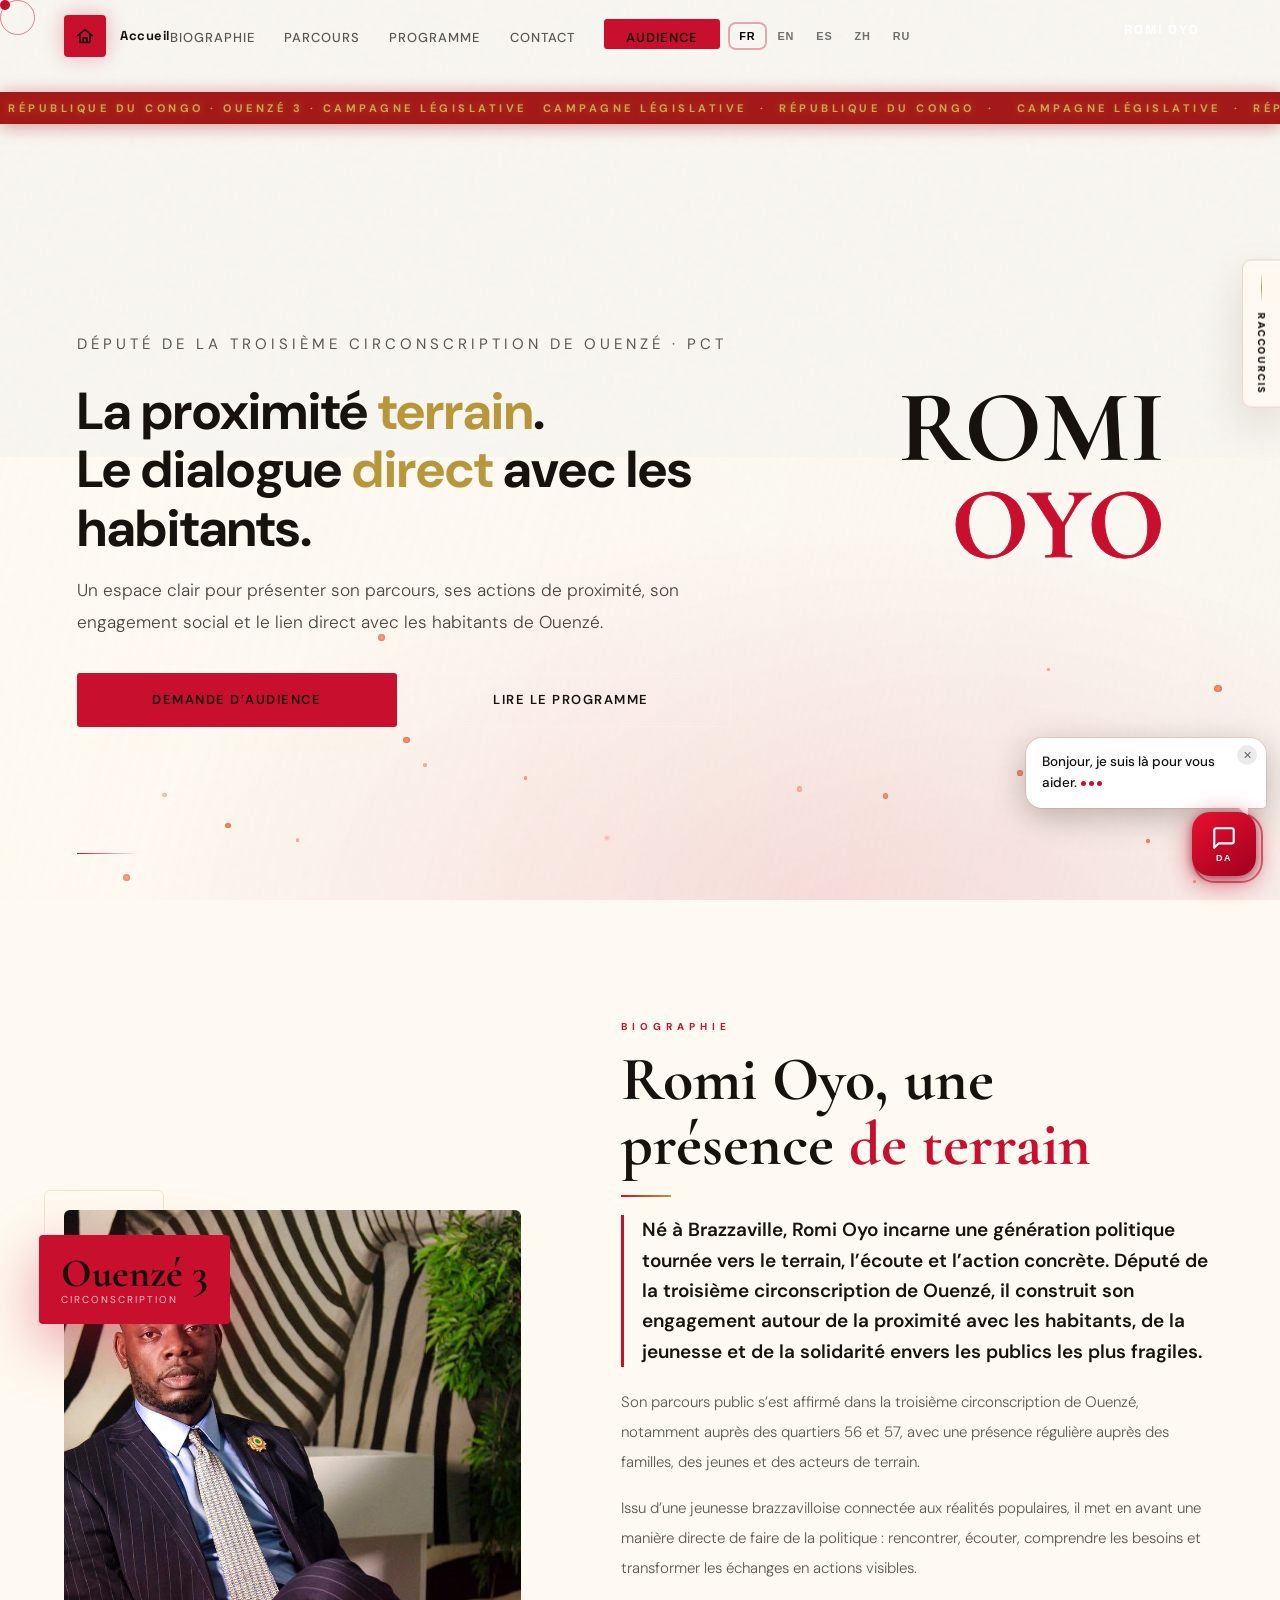
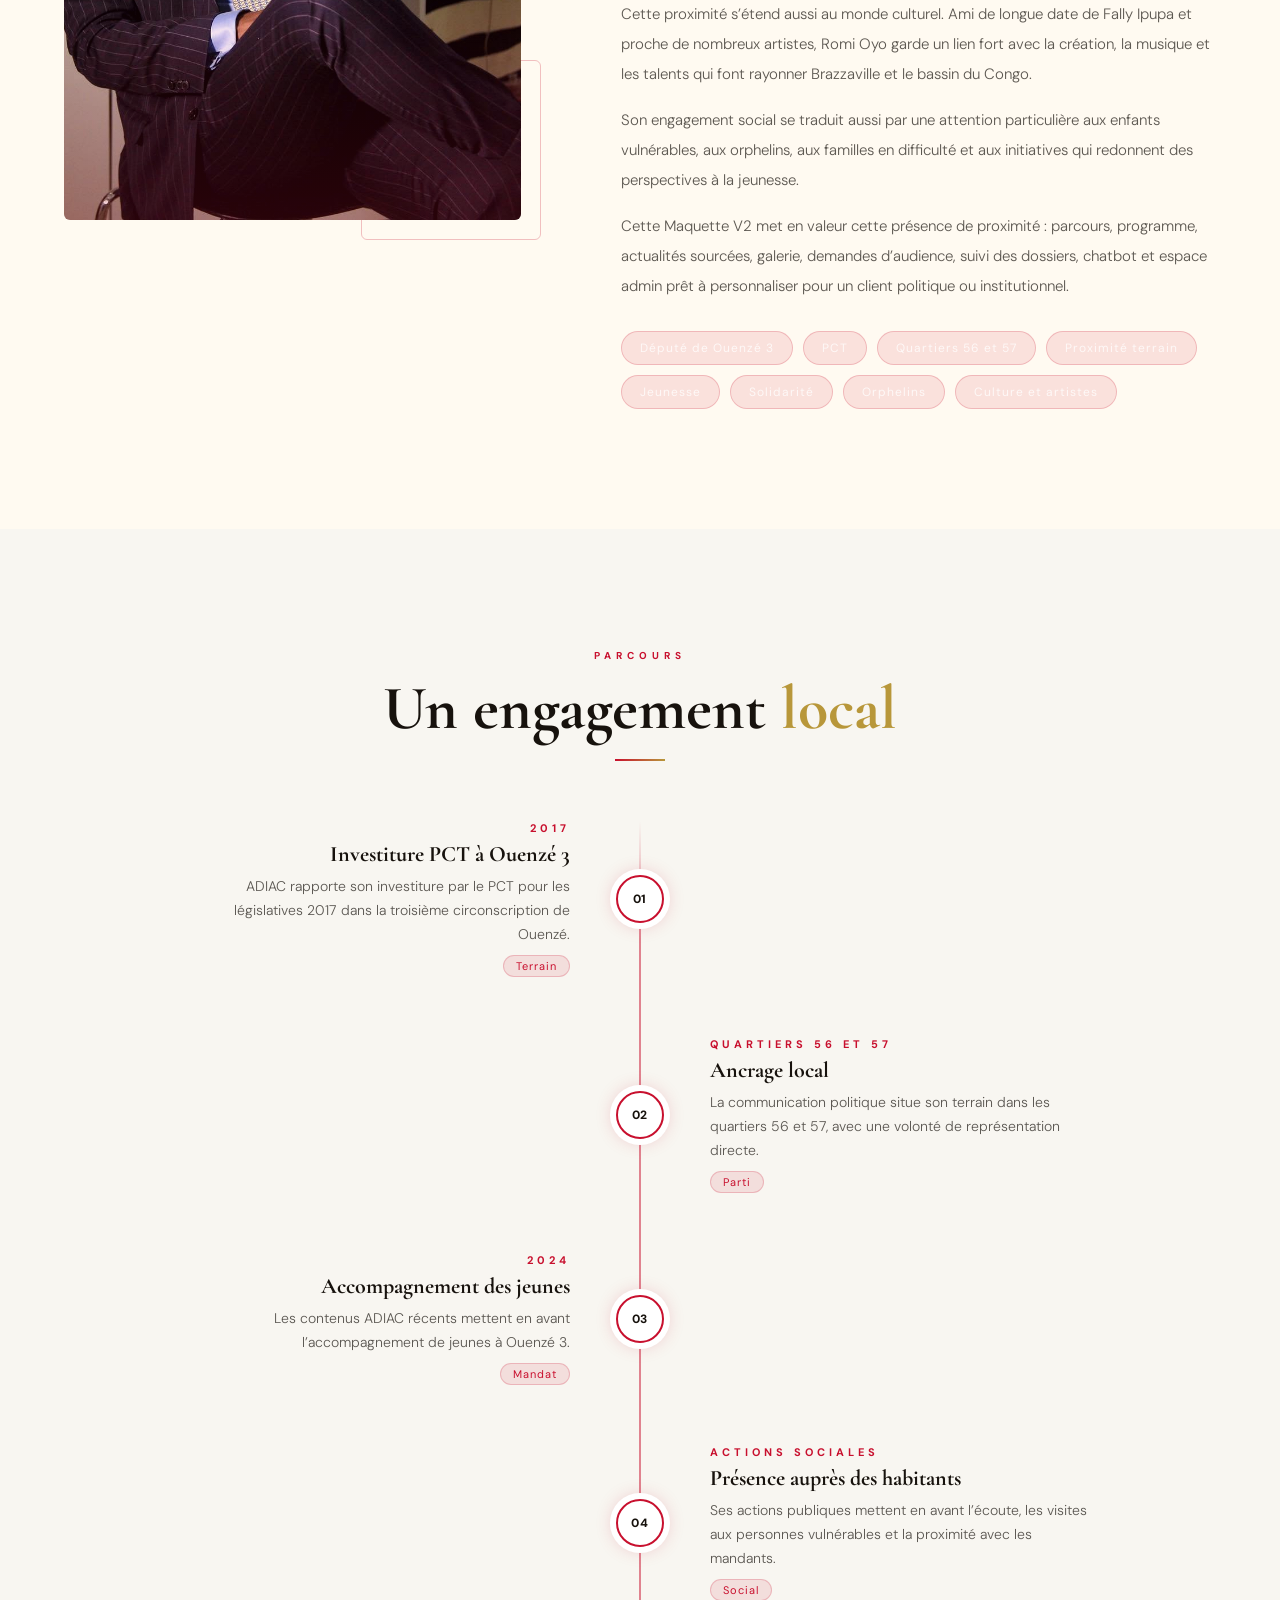
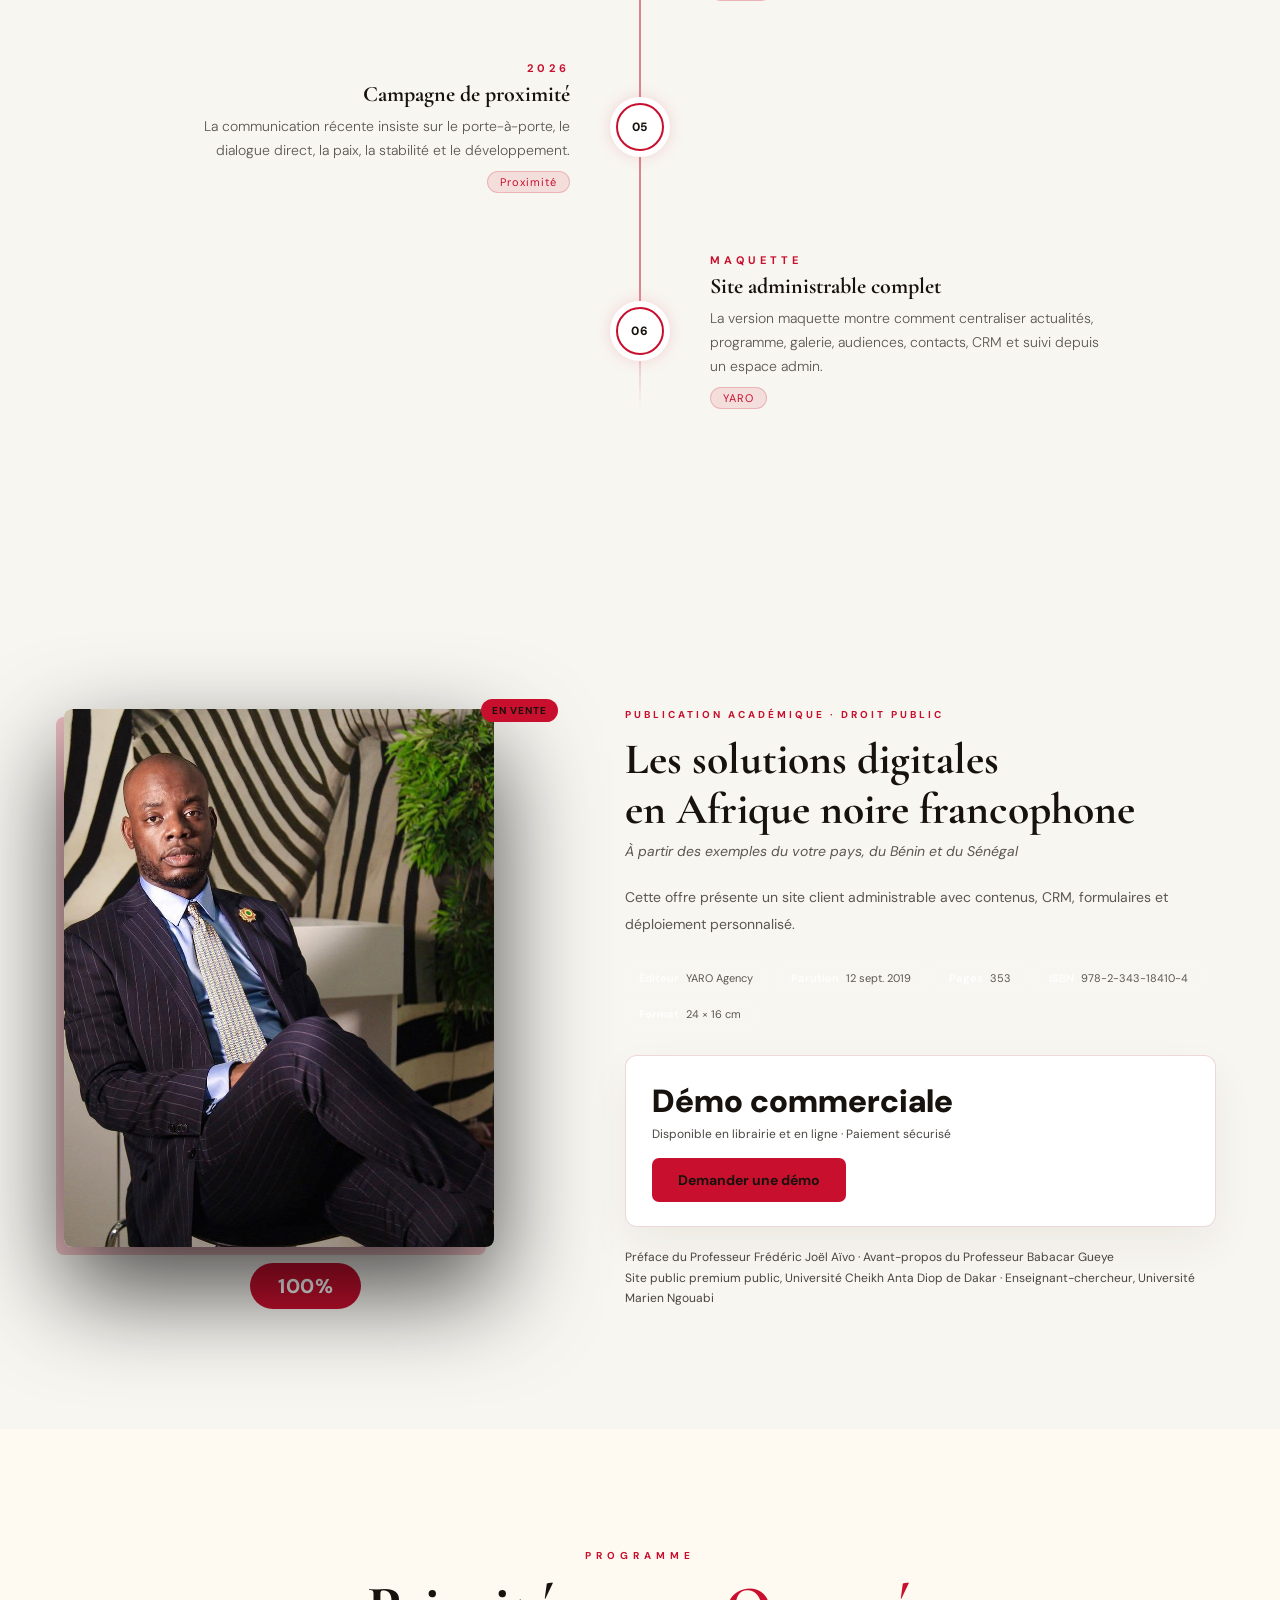
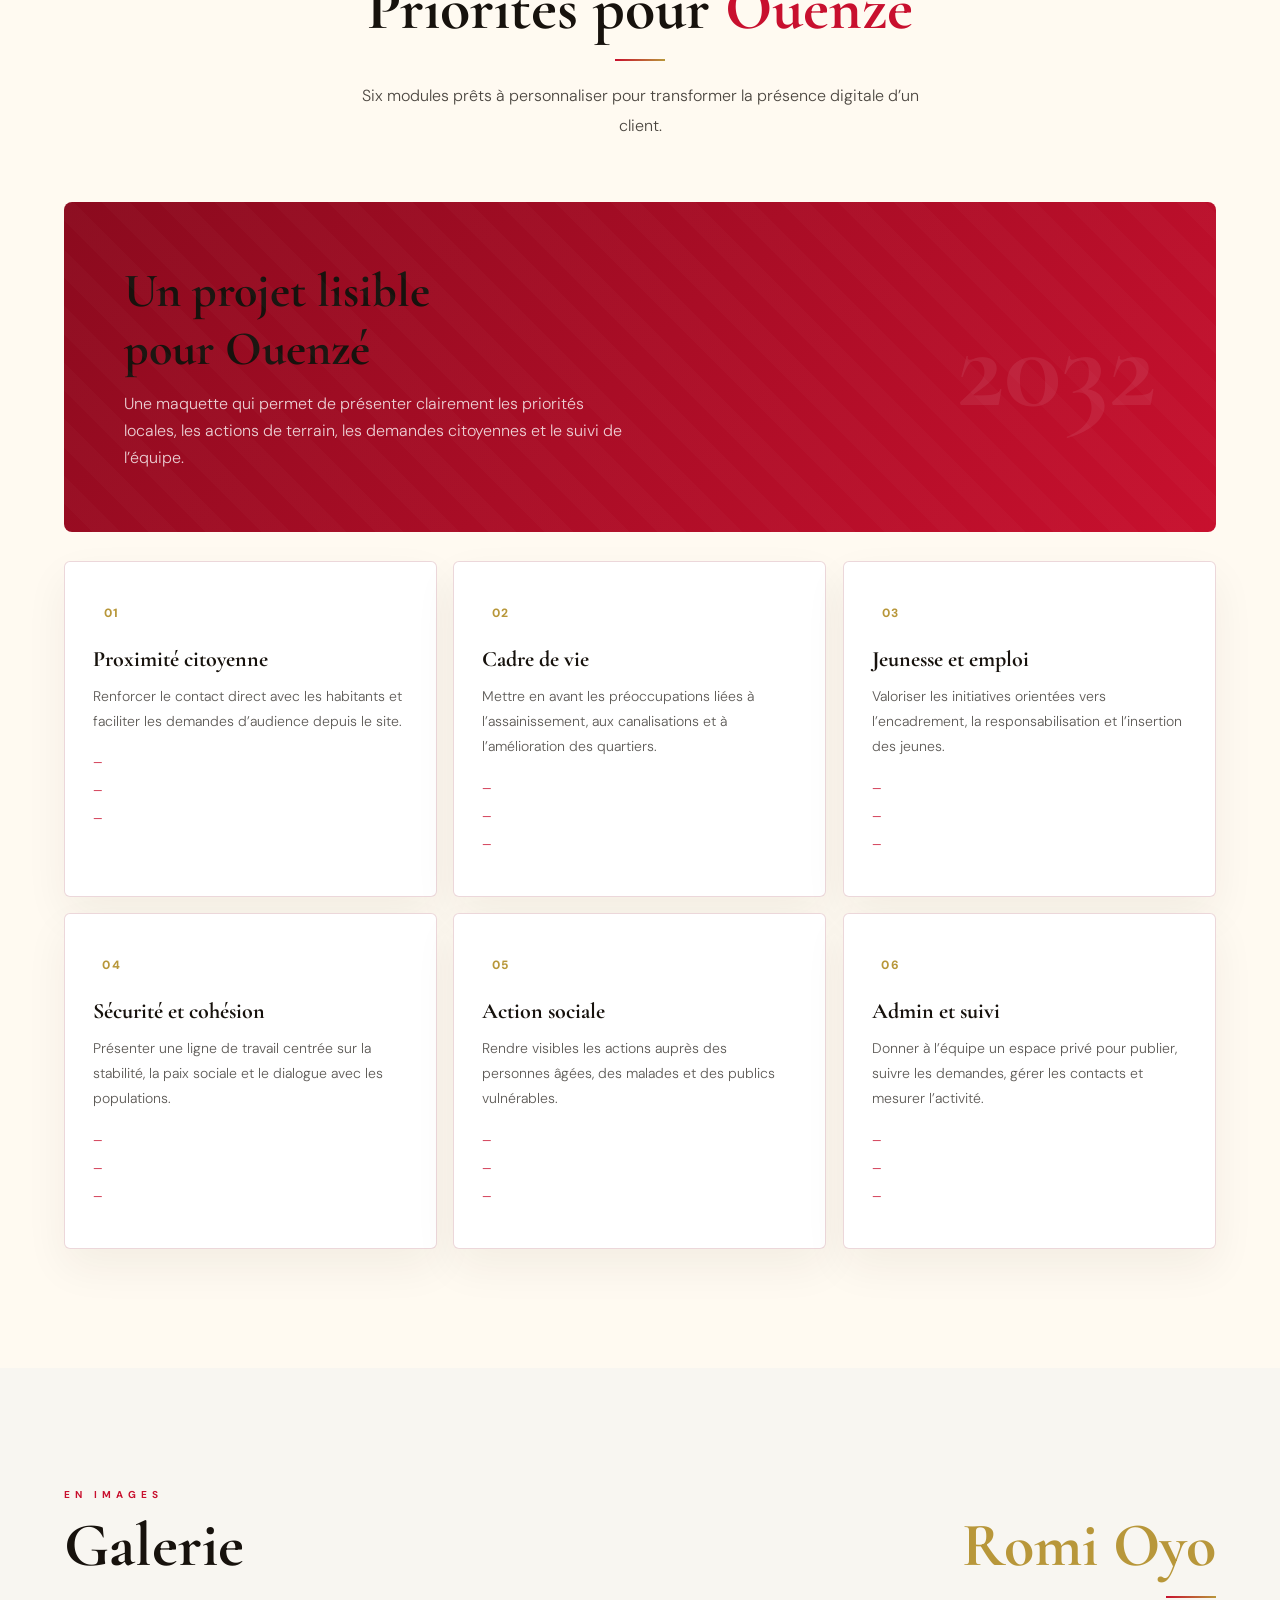
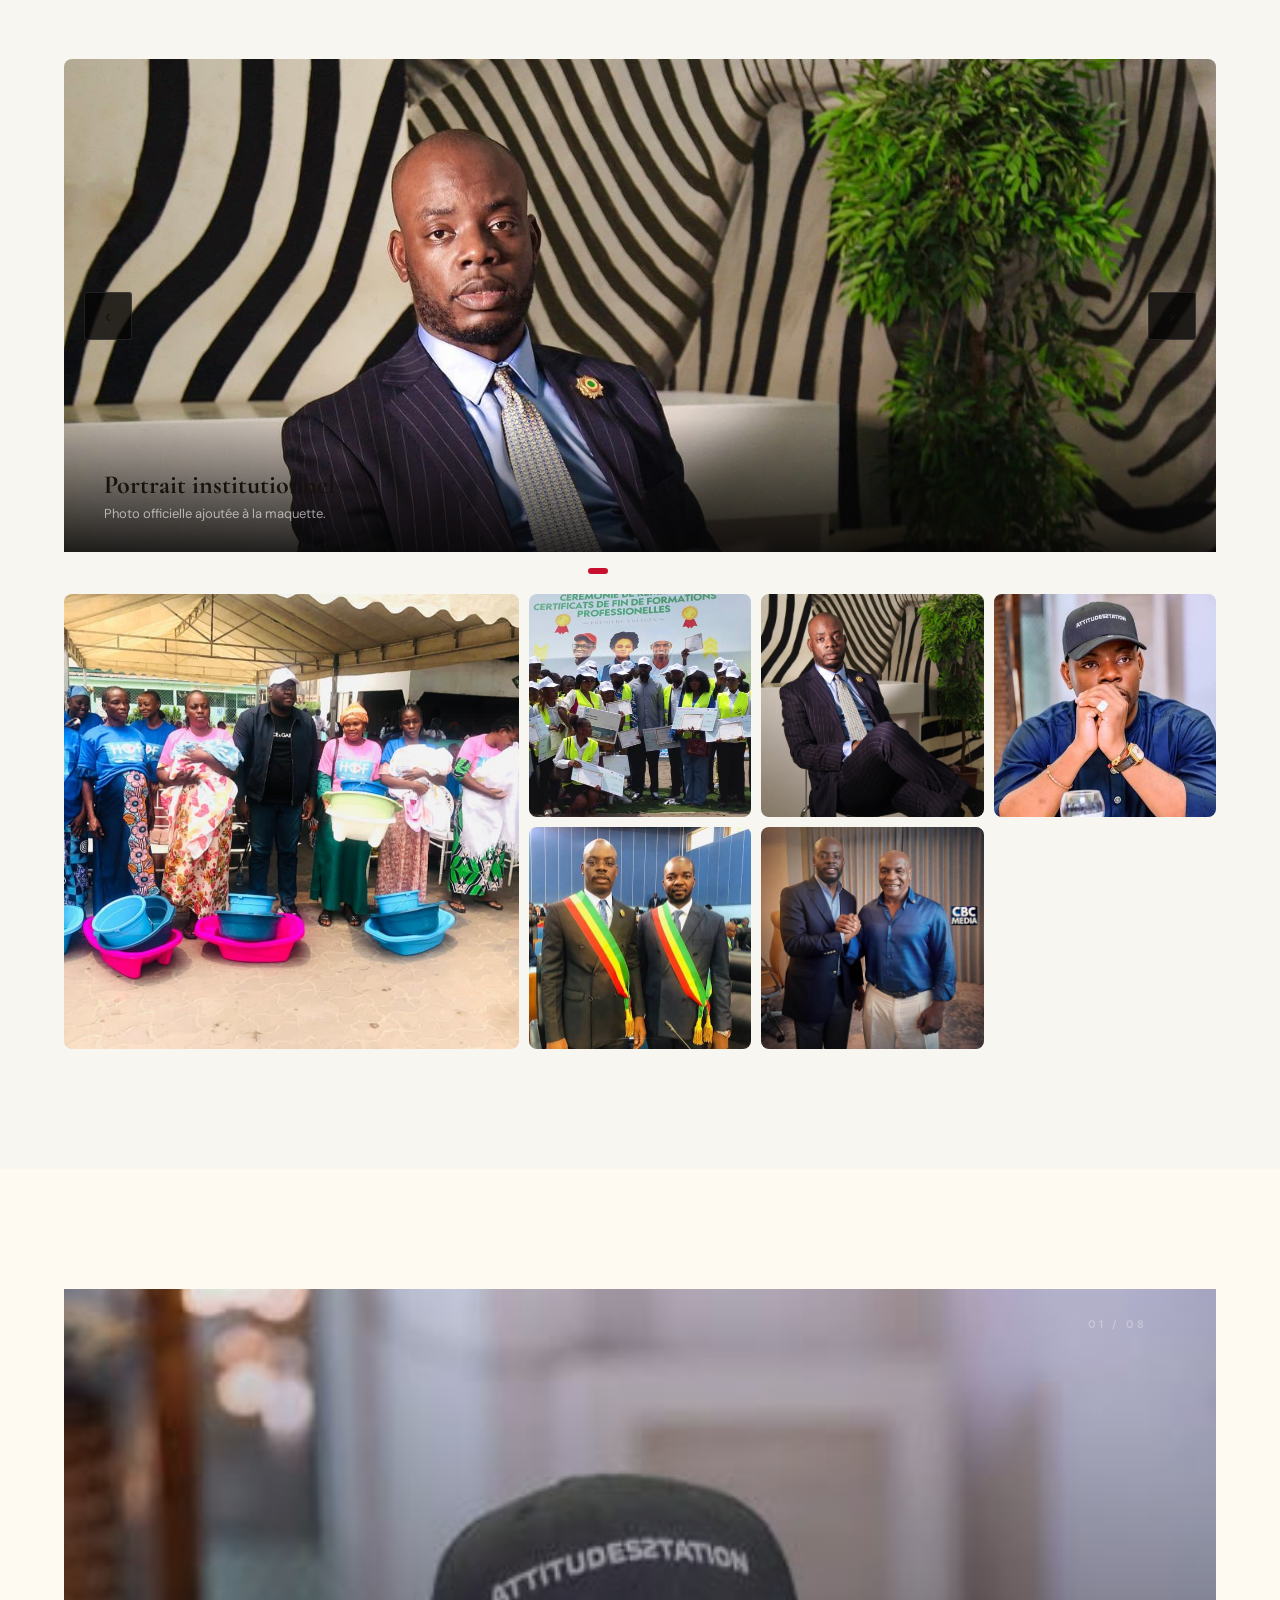
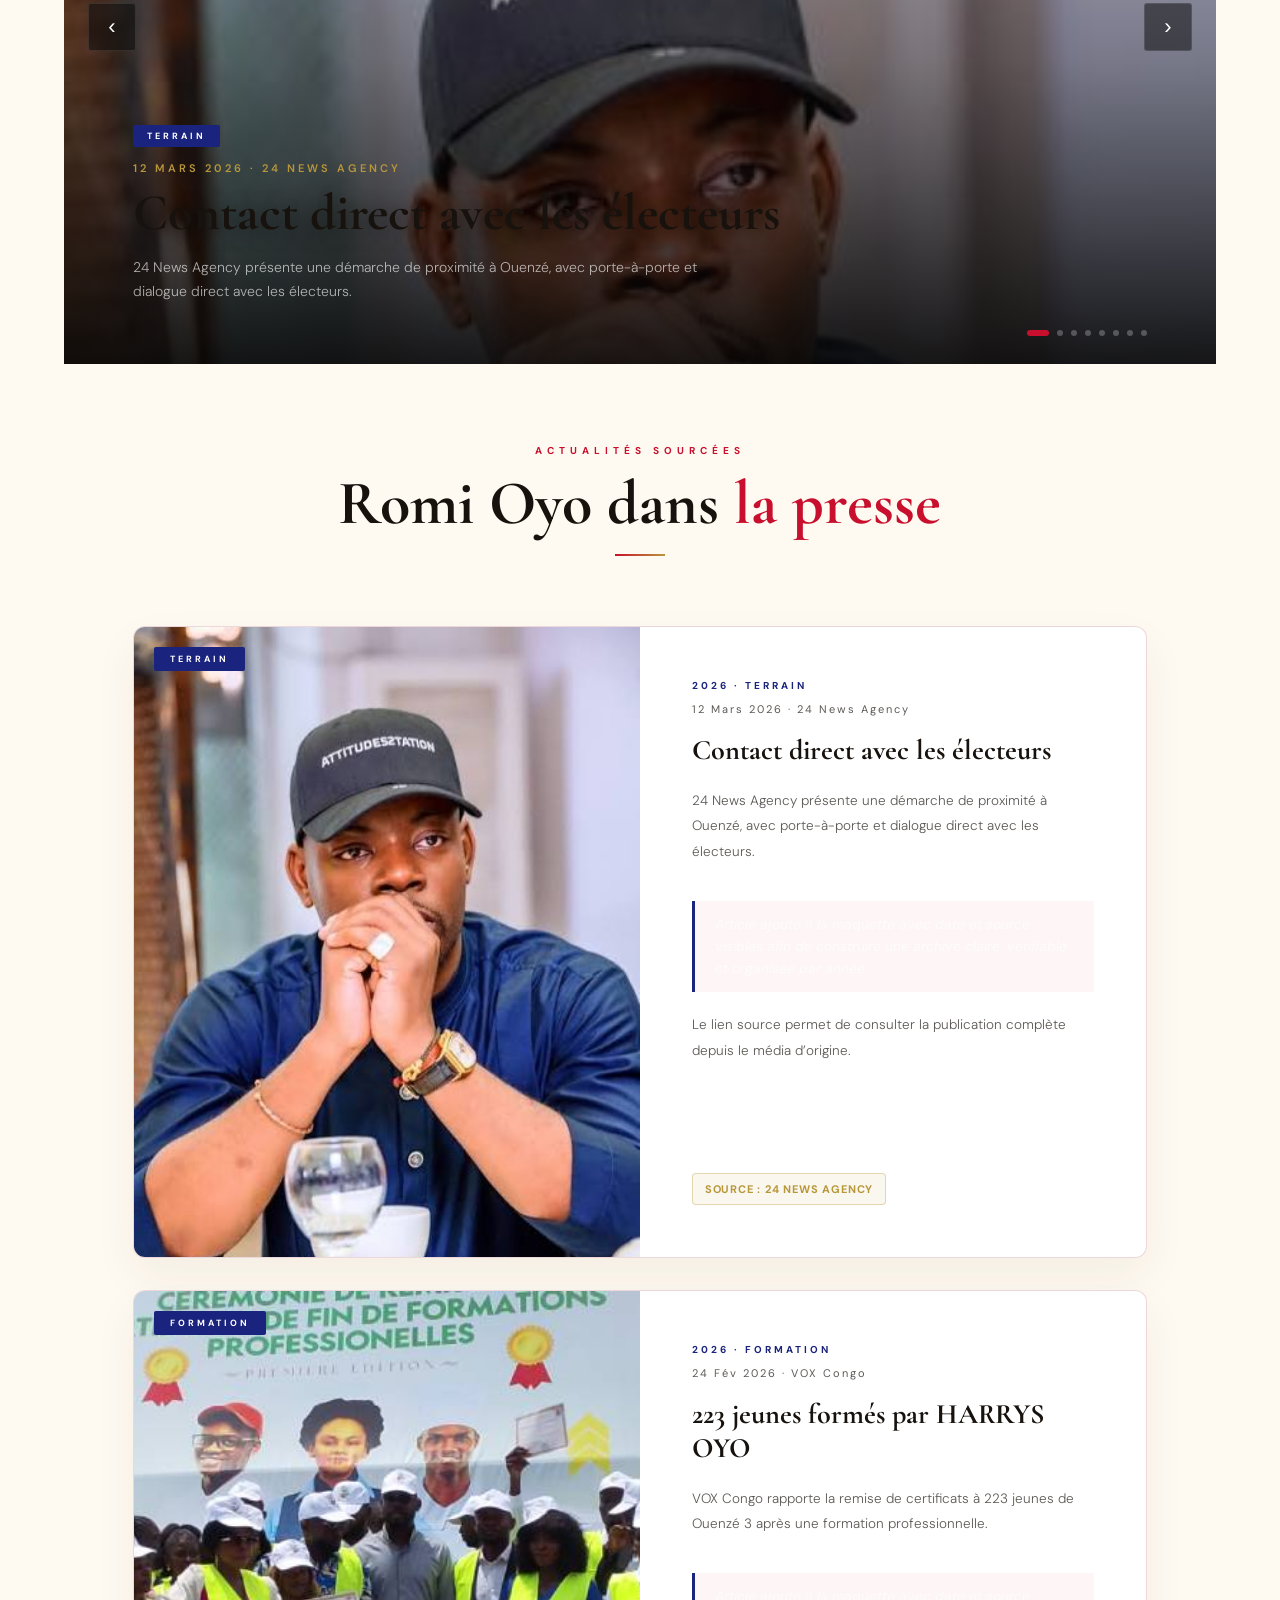
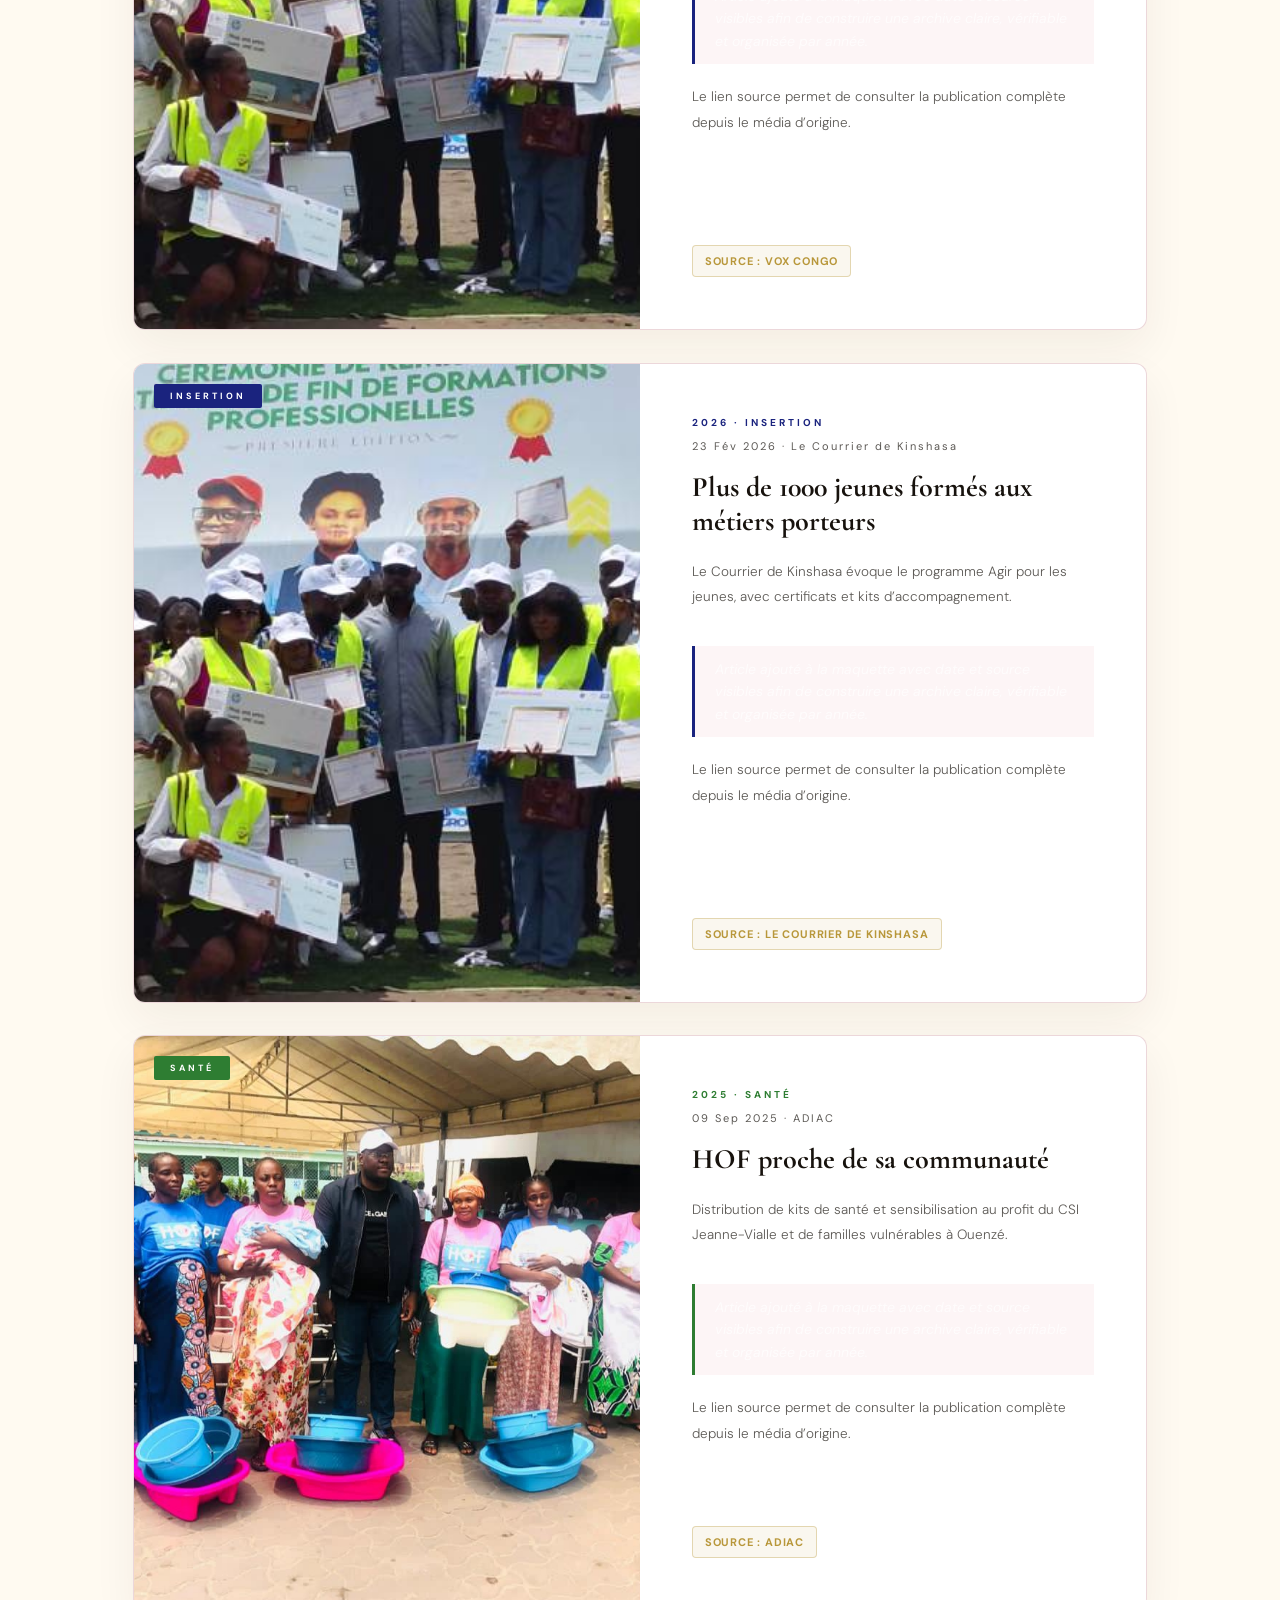
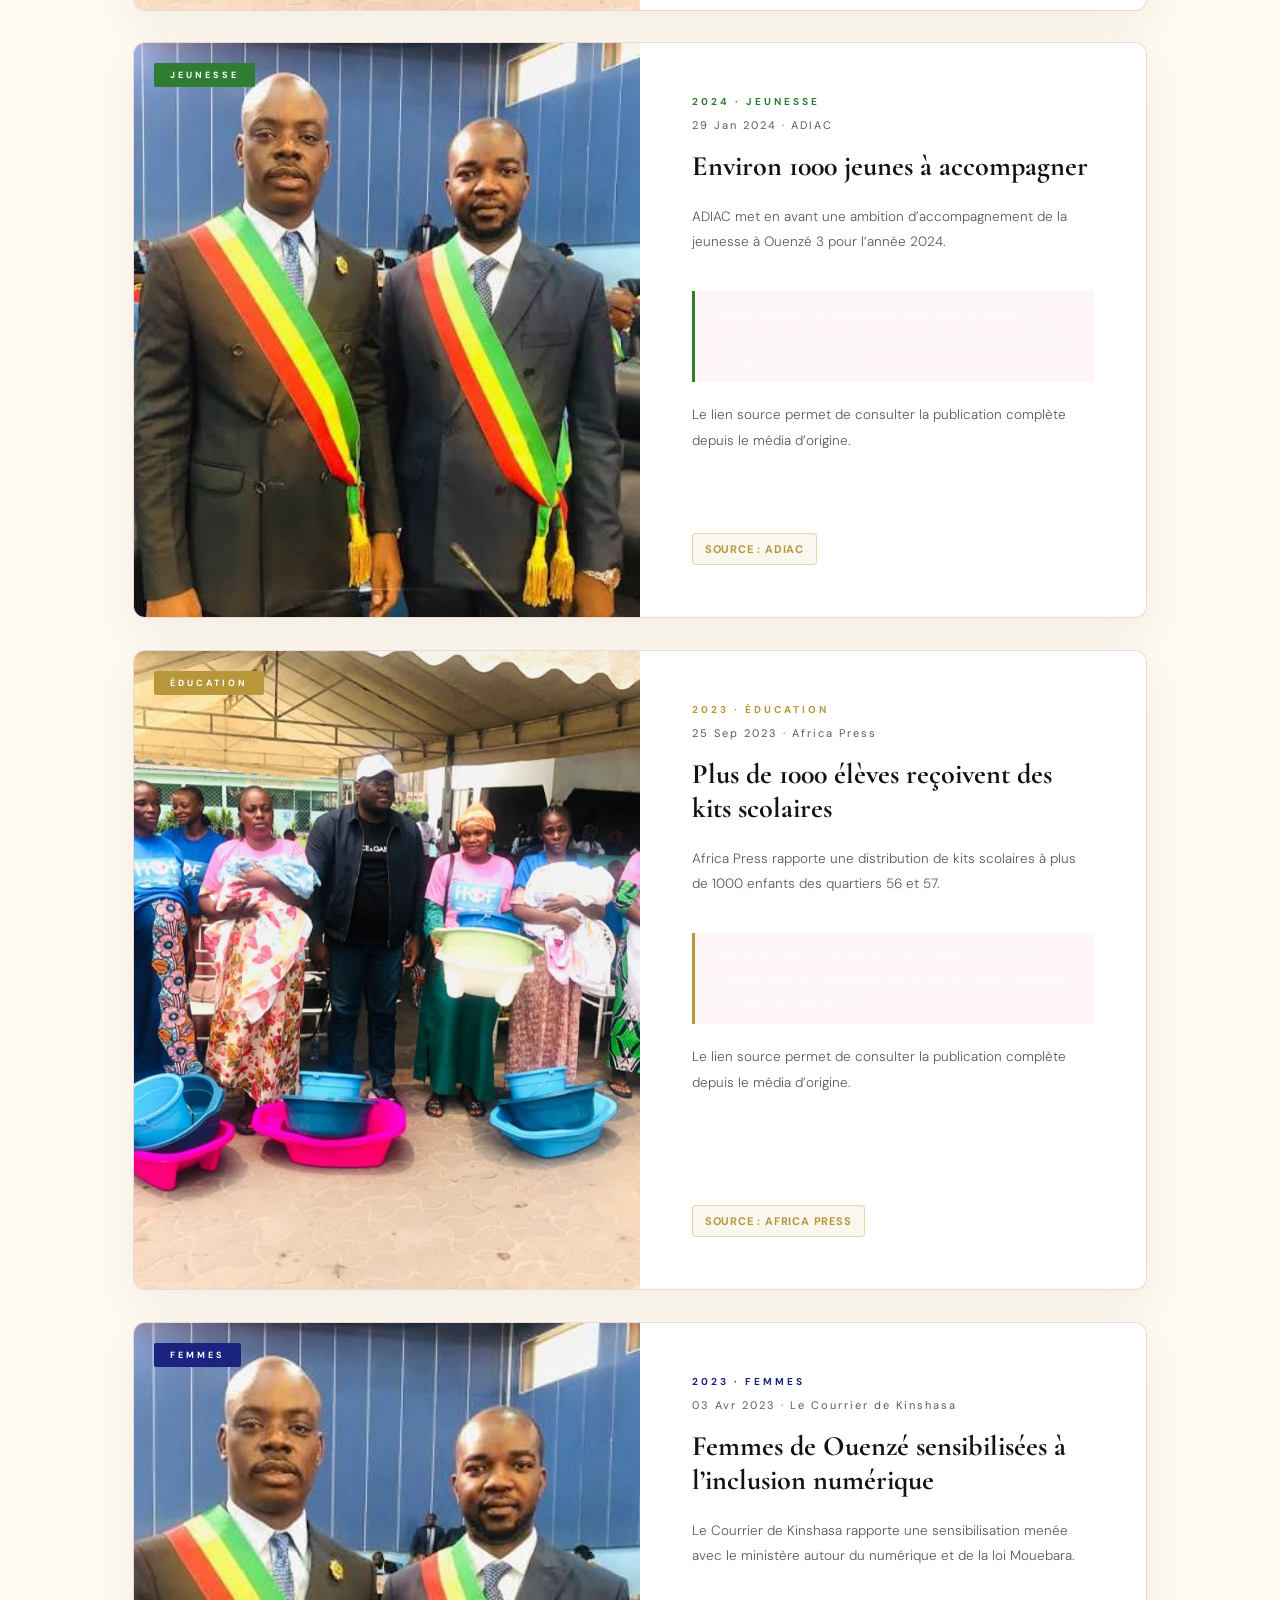
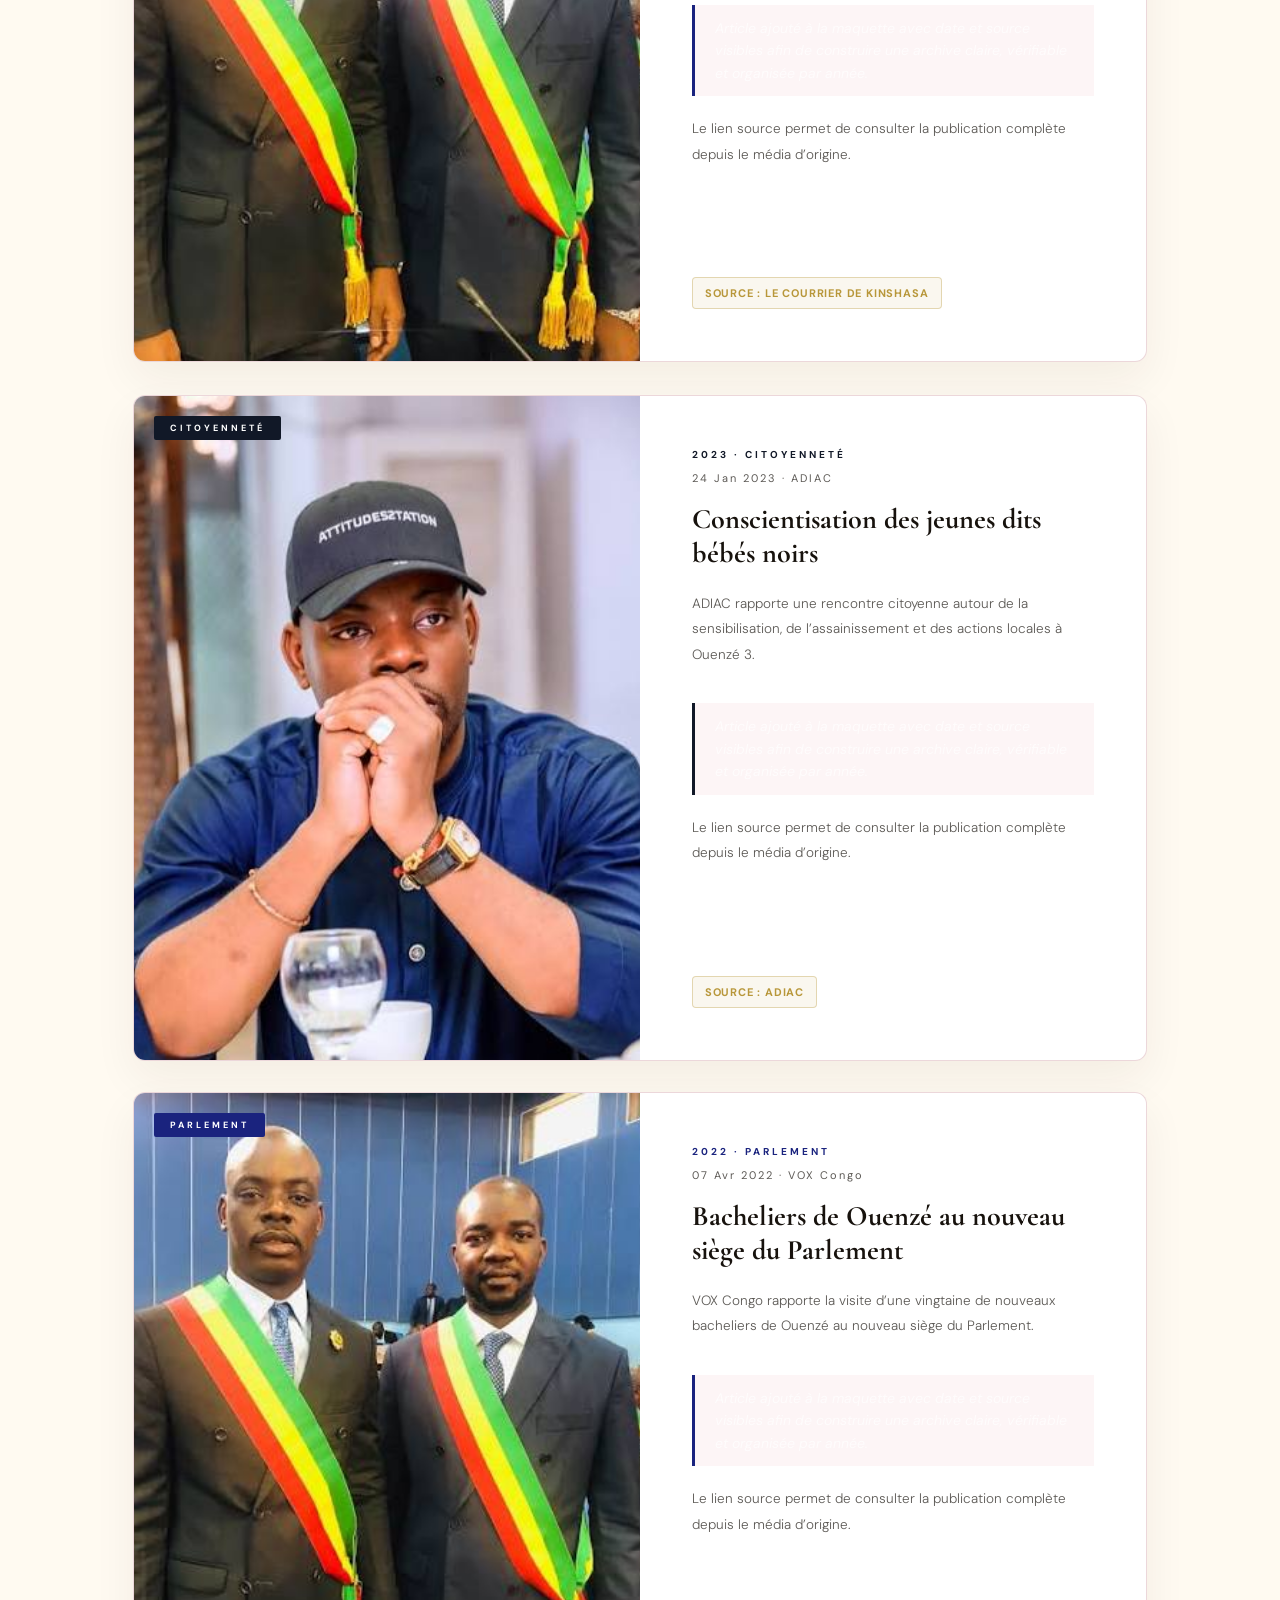
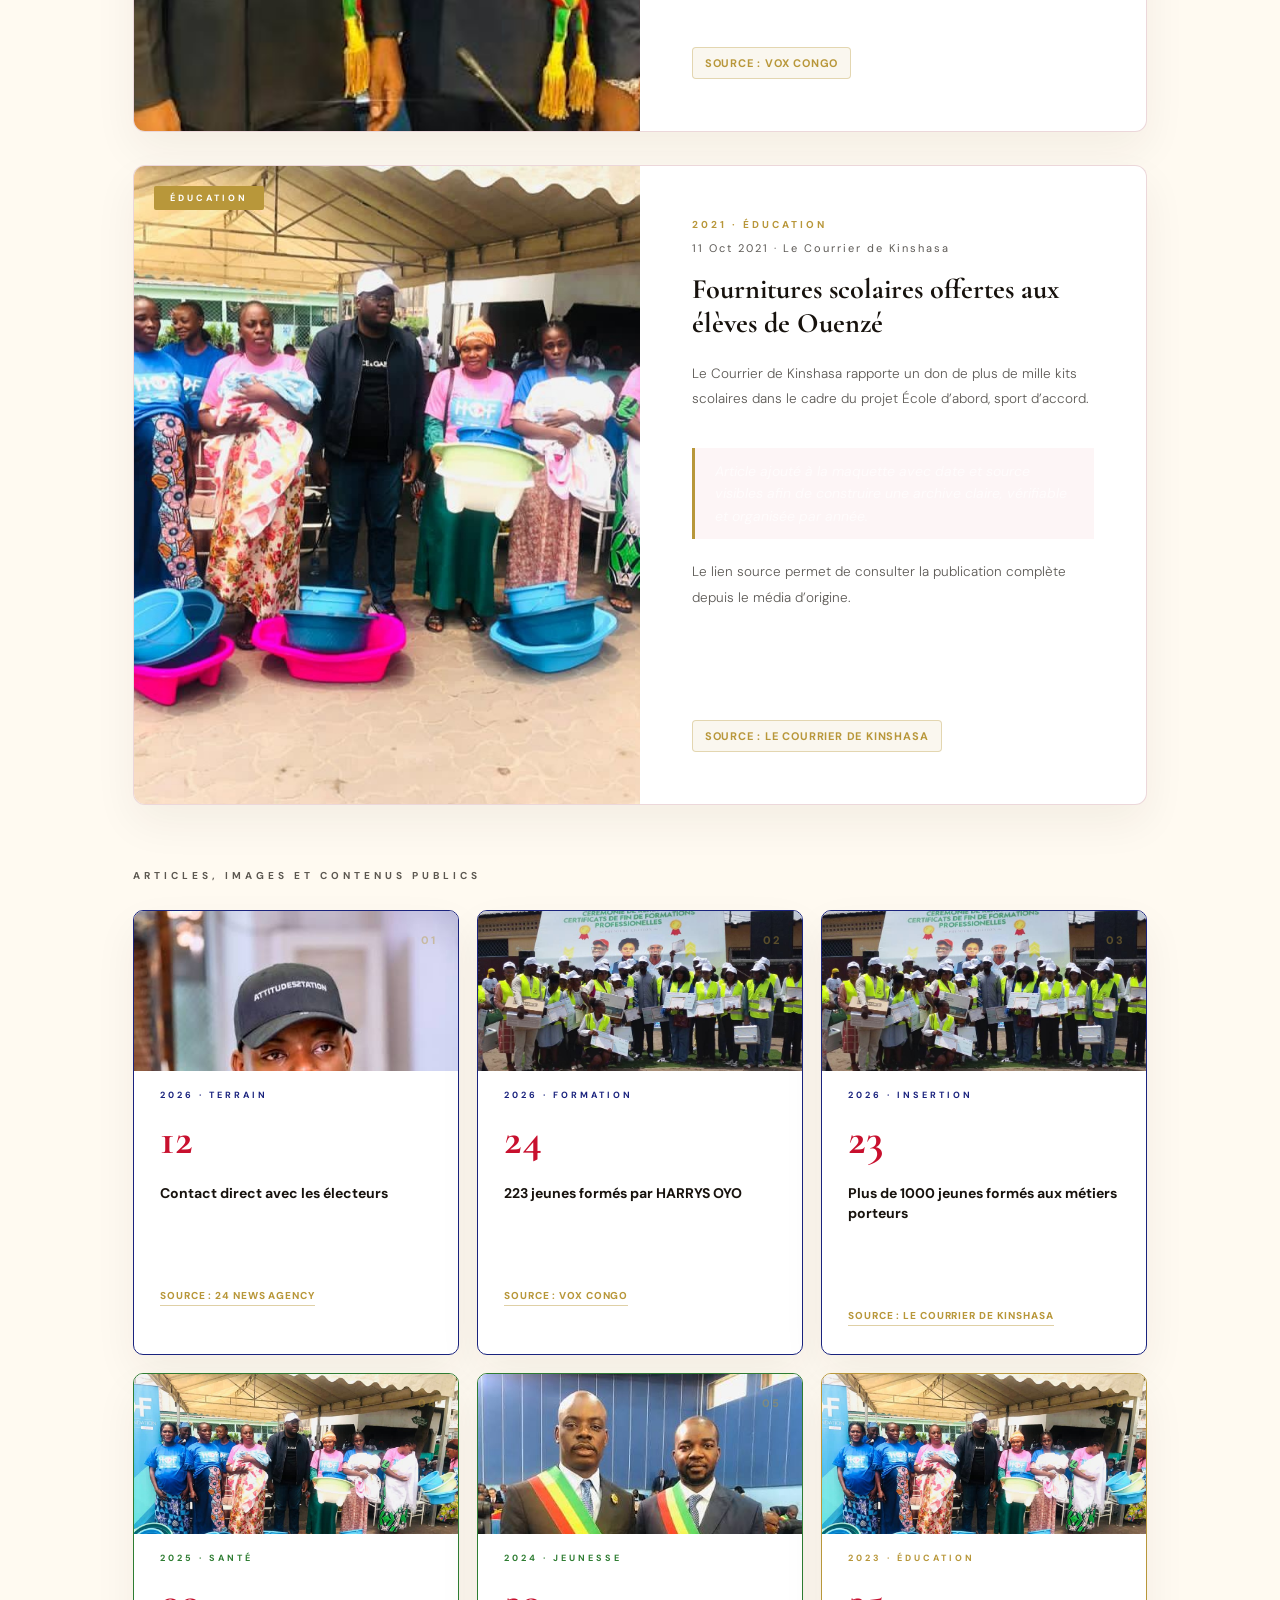
==== commit 5a5abfeb: "Rebalance mobile hero spacing" ====
--- a/index.html
+++ b/index.html
@@ -91,8 +91,8 @@
 <link rel="preconnect" href="https://fonts.googleapis.com">
 <link rel="preconnect" href="https://fonts.gstatic.com" crossorigin>
 <link href="https://fonts.googleapis.com/css2?family=Cormorant+Garamond:wght@400;600;700&family=DM+Sans:wght@300;400;500;600;700&family=Space+Grotesk:wght@700;800&display=swap" rel="stylesheet">
-<link rel="stylesheet" href="static/index.css?v=20260630-maquette-v2j">
-<link rel="stylesheet" href="static/mobile.css?v=20260630-maquette-v2j">
+<link rel="stylesheet" href="static/index.css?v=20260630-maquette-v2k">
+<link rel="stylesheet" href="static/mobile.css?v=20260630-maquette-v2k">
 <style>
 /* ── Sélecteur de langue ─────────────────────────────────── */
 .lang-switcher{display:flex;align-items:center;gap:4px;margin-left:10px}
@@ -105,7 +105,7 @@
 .lang-btn.lang-active{opacity:1;border-color:rgba(255,255,255,.35);background:rgba(255,255,255,.1);box-shadow:0 0 0 2px rgba(200,16,46,.35)}
 @media(max-width:900px){.lang-switcher{display:none}}
 </style>
-<script src="static/i18n.js?v=20260630-maquette-v2j"></script>
+<script src="static/i18n.js?v=20260630-maquette-v2k"></script>
 </head>
 <body>
 <a href="#hero" class="skip-link" style="position:absolute;top:-40px;left:0;background:var(--r);color:#fff;padding:8px 16px;z-index:9999;border-radius:0 0 6px 0;transition:top .2s" onfocus="this.style.top='0'" onblur="this.style.top='-40px'" data-i18n="skip.link">Aller au contenu principal</a>
@@ -686,11 +686,11 @@
 </nav>
 
 <script data-cfasync="false" src="/cdn-cgi/scripts/5c5dd728/cloudflare-static/email-decode.min.js"></script>
-<script src="static/i18n-data.en.js?v=20260630-maquette-v2j"></script>
-<script src="static/i18n-data.es.js?v=20260630-maquette-v2j"></script>
-<script src="static/i18n-data.zh.js?v=20260630-maquette-v2j"></script>
-<script src="static/i18n-data.ru.js?v=20260630-maquette-v2j"></script>
-<script src="static/index.js?v=20260630-maquette-v2j" defer></script>
+<script src="static/i18n-data.en.js?v=20260630-maquette-v2k"></script>
+<script src="static/i18n-data.es.js?v=20260630-maquette-v2k"></script>
+<script src="static/i18n-data.zh.js?v=20260630-maquette-v2k"></script>
+<script src="static/i18n-data.ru.js?v=20260630-maquette-v2k"></script>
+<script src="static/index.js?v=20260630-maquette-v2k" defer></script>
 
 <!-- ══ MODALES LÉGALES ══════════════════════════════════════════════ -->
 
@@ -827,7 +827,7 @@
 </div>
 
 <!-- ── CHATBOT WIDGET ────────────────────────────────────── -->
-<link rel="stylesheet" href="static/chat.css?v=20260630-maquette-v2j">
+<link rel="stylesheet" href="static/chat.css?v=20260630-maquette-v2k">
 
 <div class="chat-bubble" id="chatBubble" onclick="document.getElementById('chatBubble').classList.remove('visible');toggleChat()">
   Bonjour, je suis là pour vous aider.<span class="bubble-dots"><span></span><span></span><span></span></span>
@@ -866,7 +866,7 @@
   </div>
 </div>
 
-<script src="static/chat.js?v=20260630-maquette-v2j" defer></script>
+<script src="static/chat.js?v=20260630-maquette-v2k" defer></script>
 
 <style>
 /* ── ANTI-SCROLL HORIZONTAL ────────────────────────── */
--- a/static/mobile.css
+++ b/static/mobile.css
@@ -139,7 +139,7 @@
 /* ── 8. HERO — PETITS ÉCRANS ──────────────────────────────── */
 @media (max-width: 600px) {
   .hero-content {
-    padding-top: clamp(280px, 42vh, 430px);
+    padding-top: clamp(190px, 26vh, 245px);
     padding-bottom: clamp(24px, 6vw, 40px);
     text-align: center;
   }
@@ -808,7 +808,7 @@
   }
 
   .hero-content {
-    padding-top: clamp(260px, 34vh, 390px);
+    padding-top: clamp(220px, 28vh, 300px);
     text-align: center;
   }
 
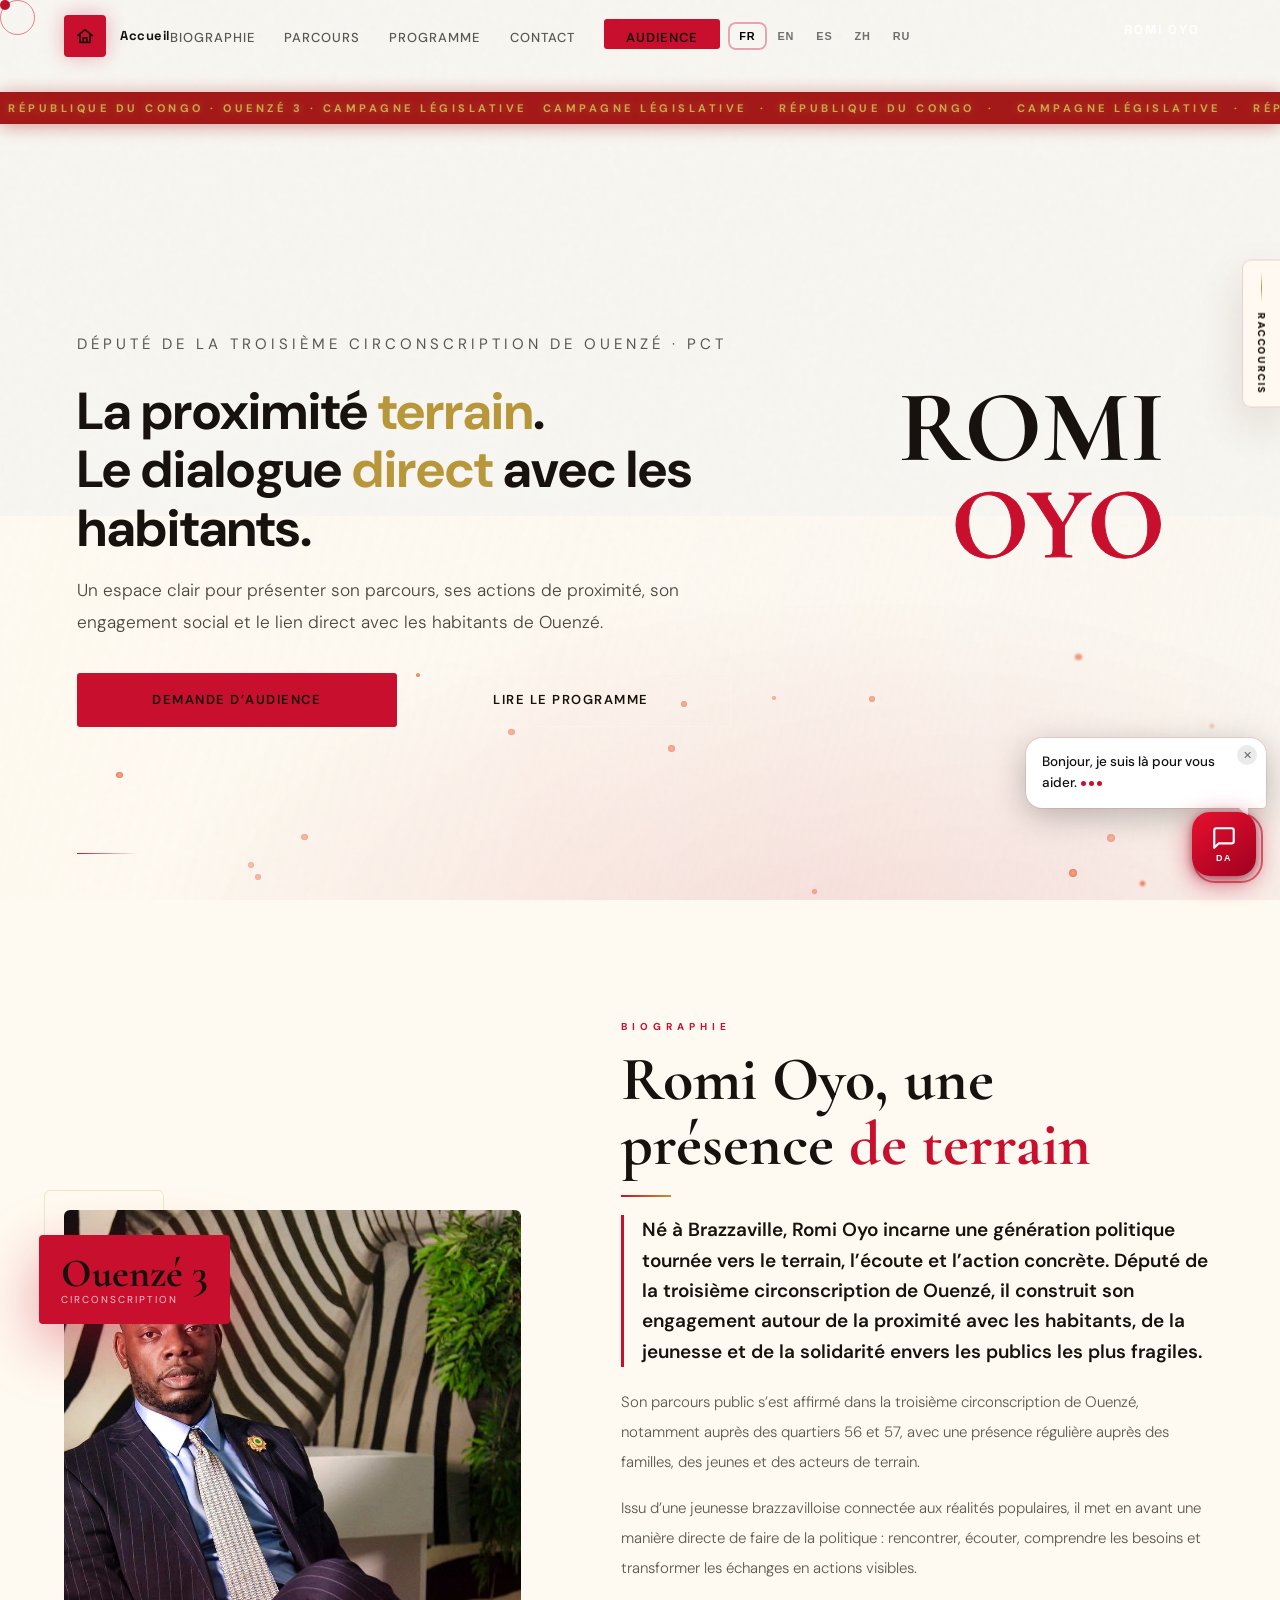
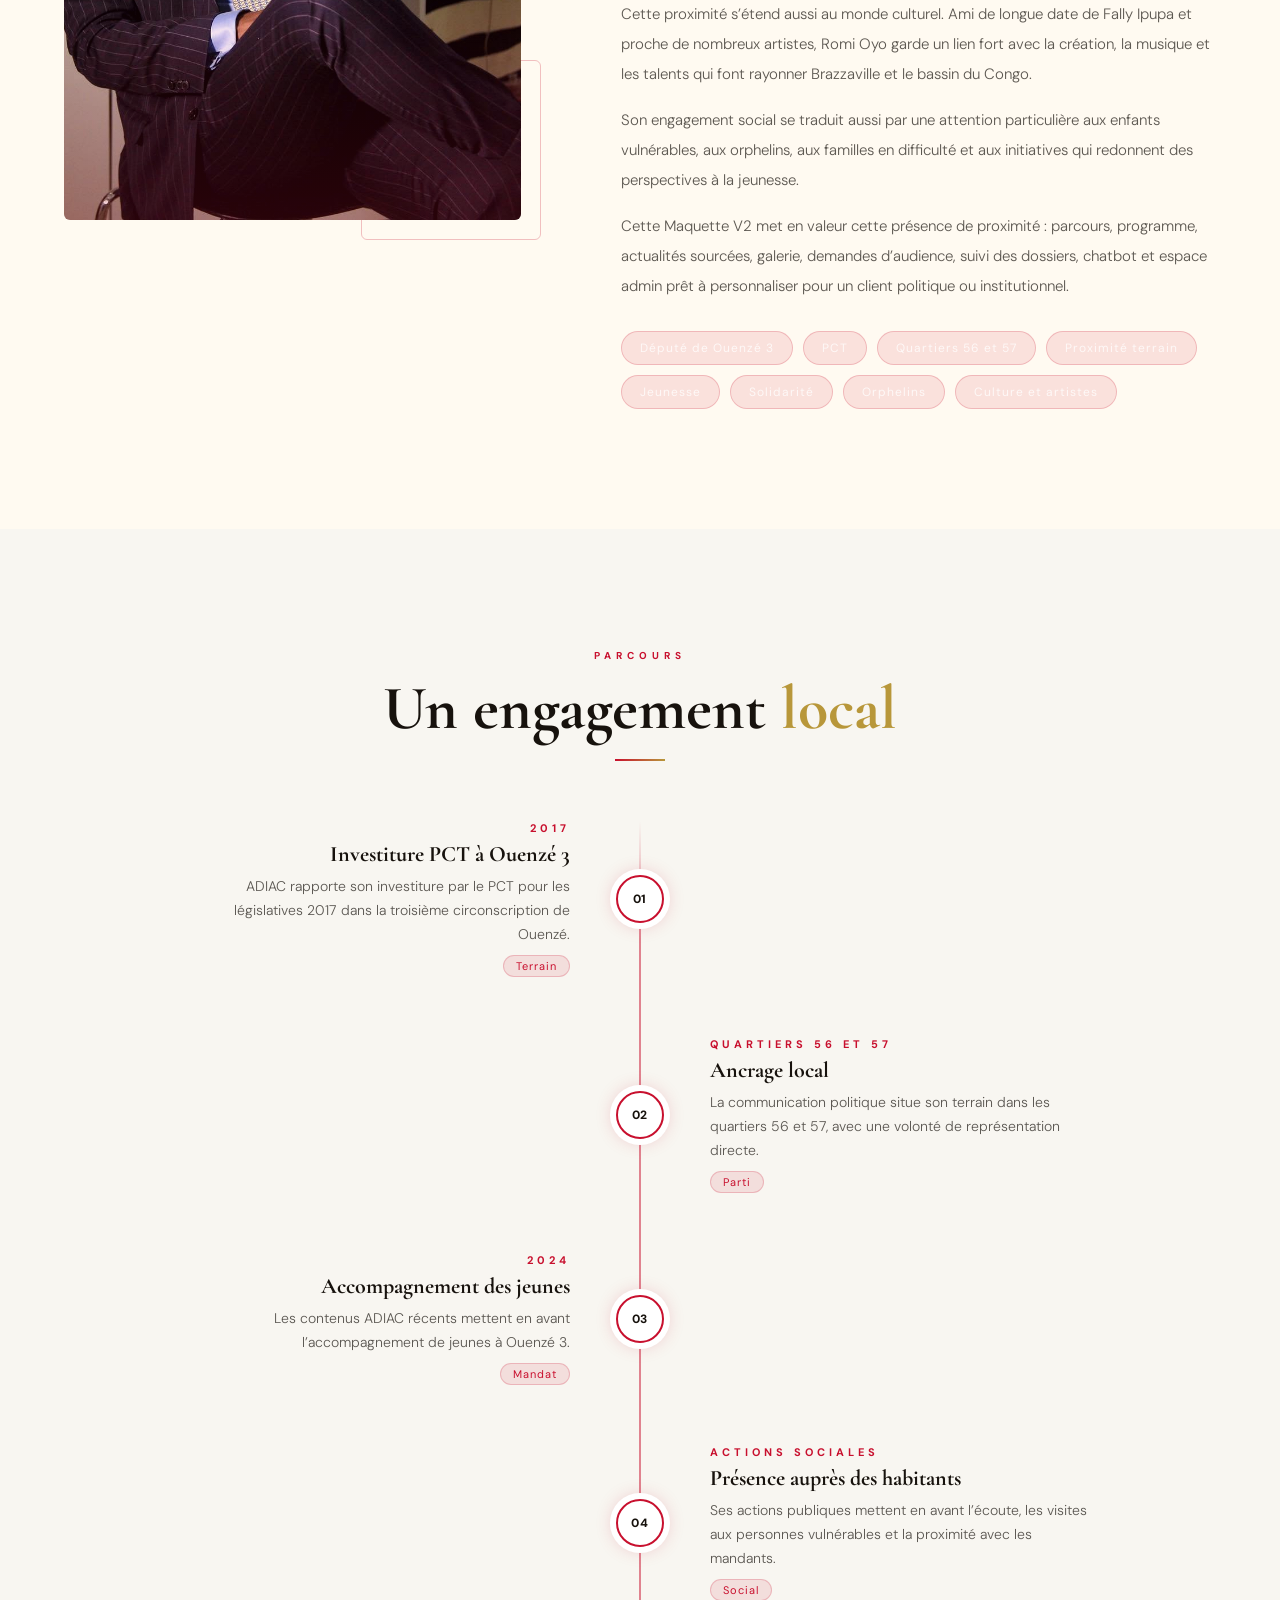
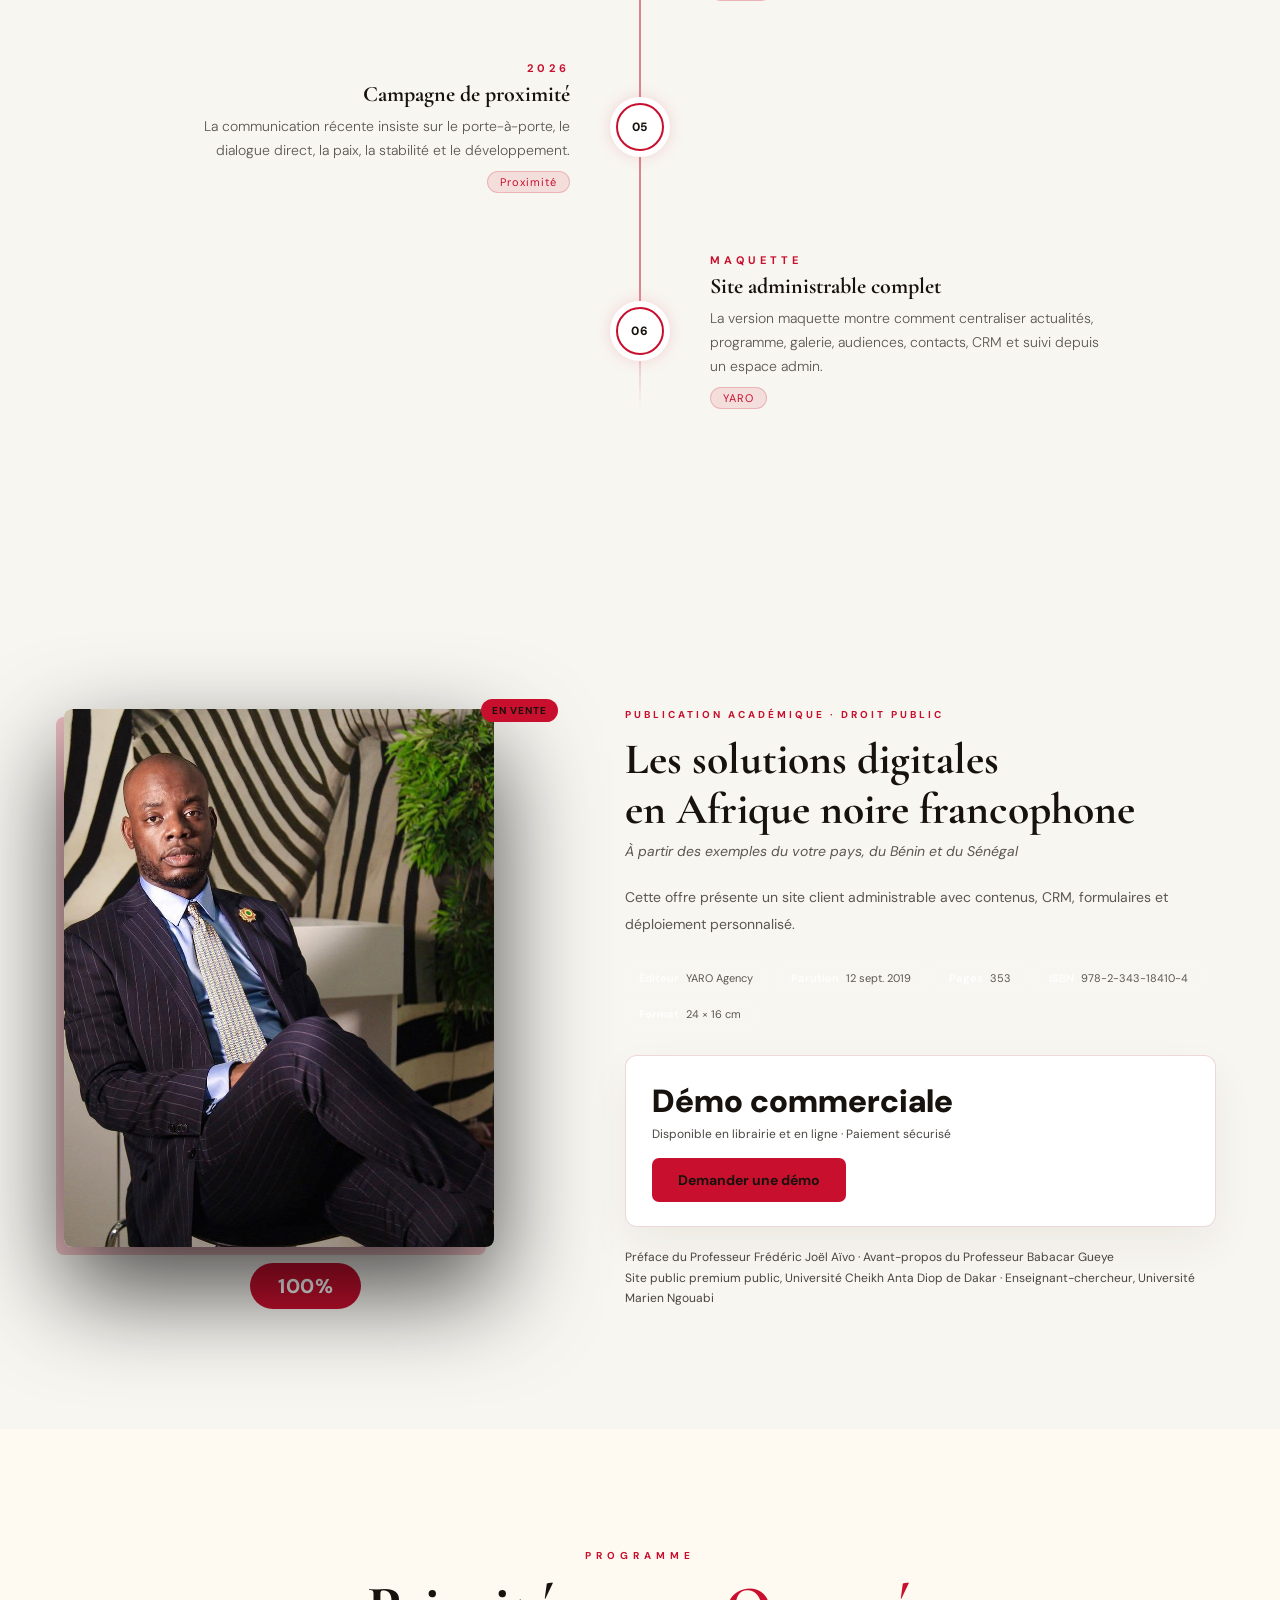
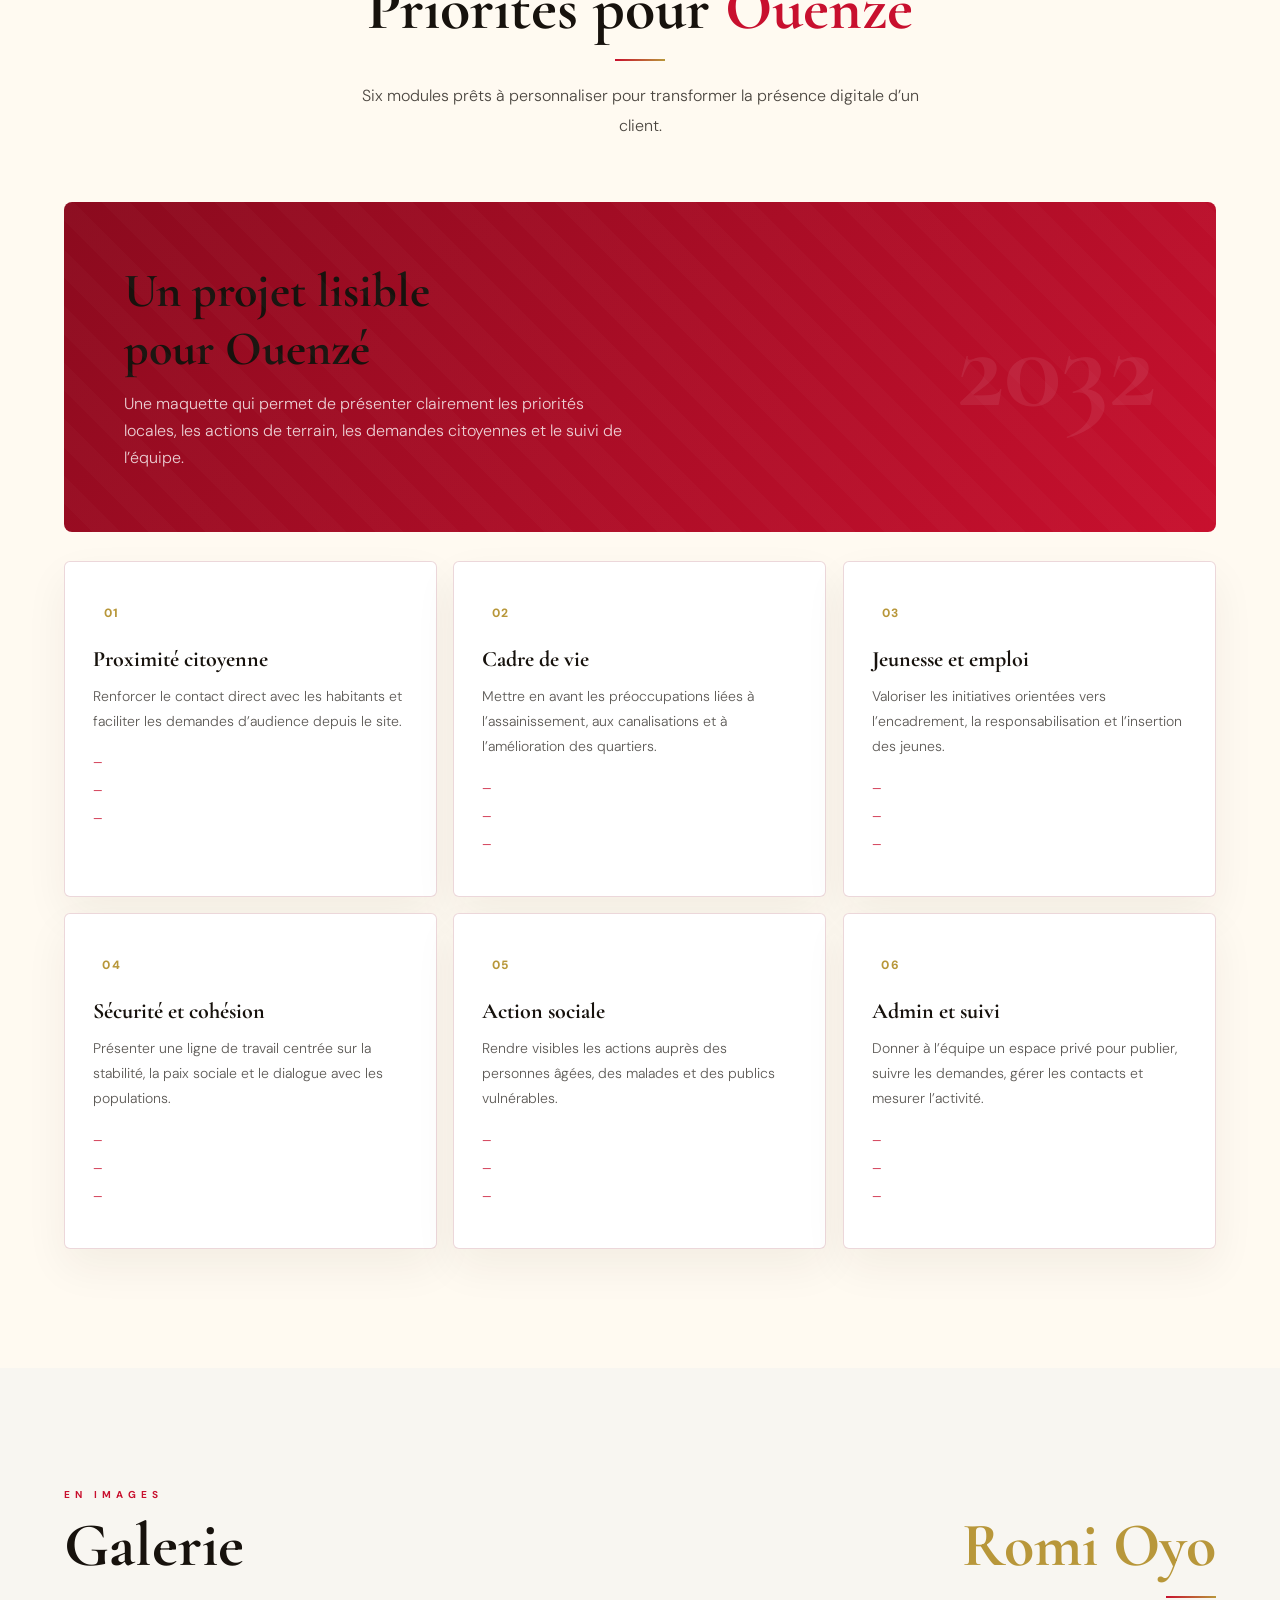
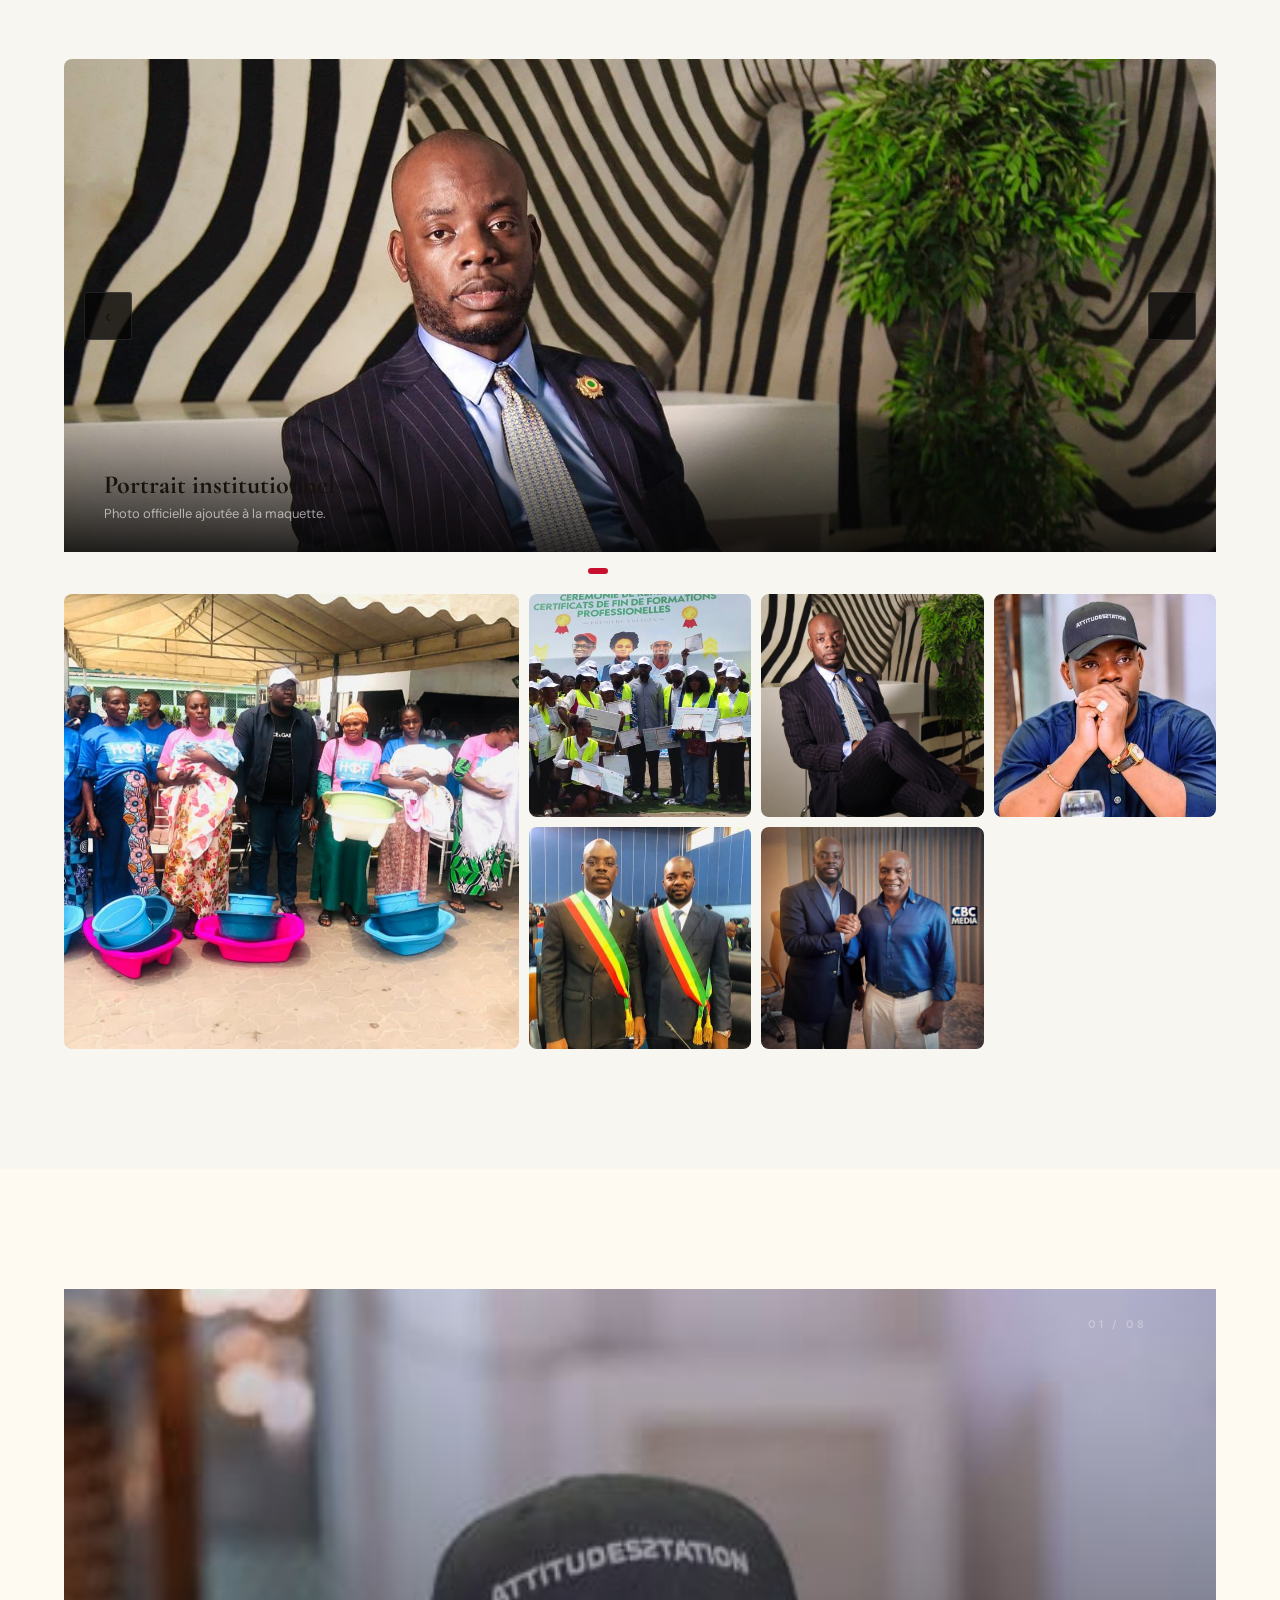
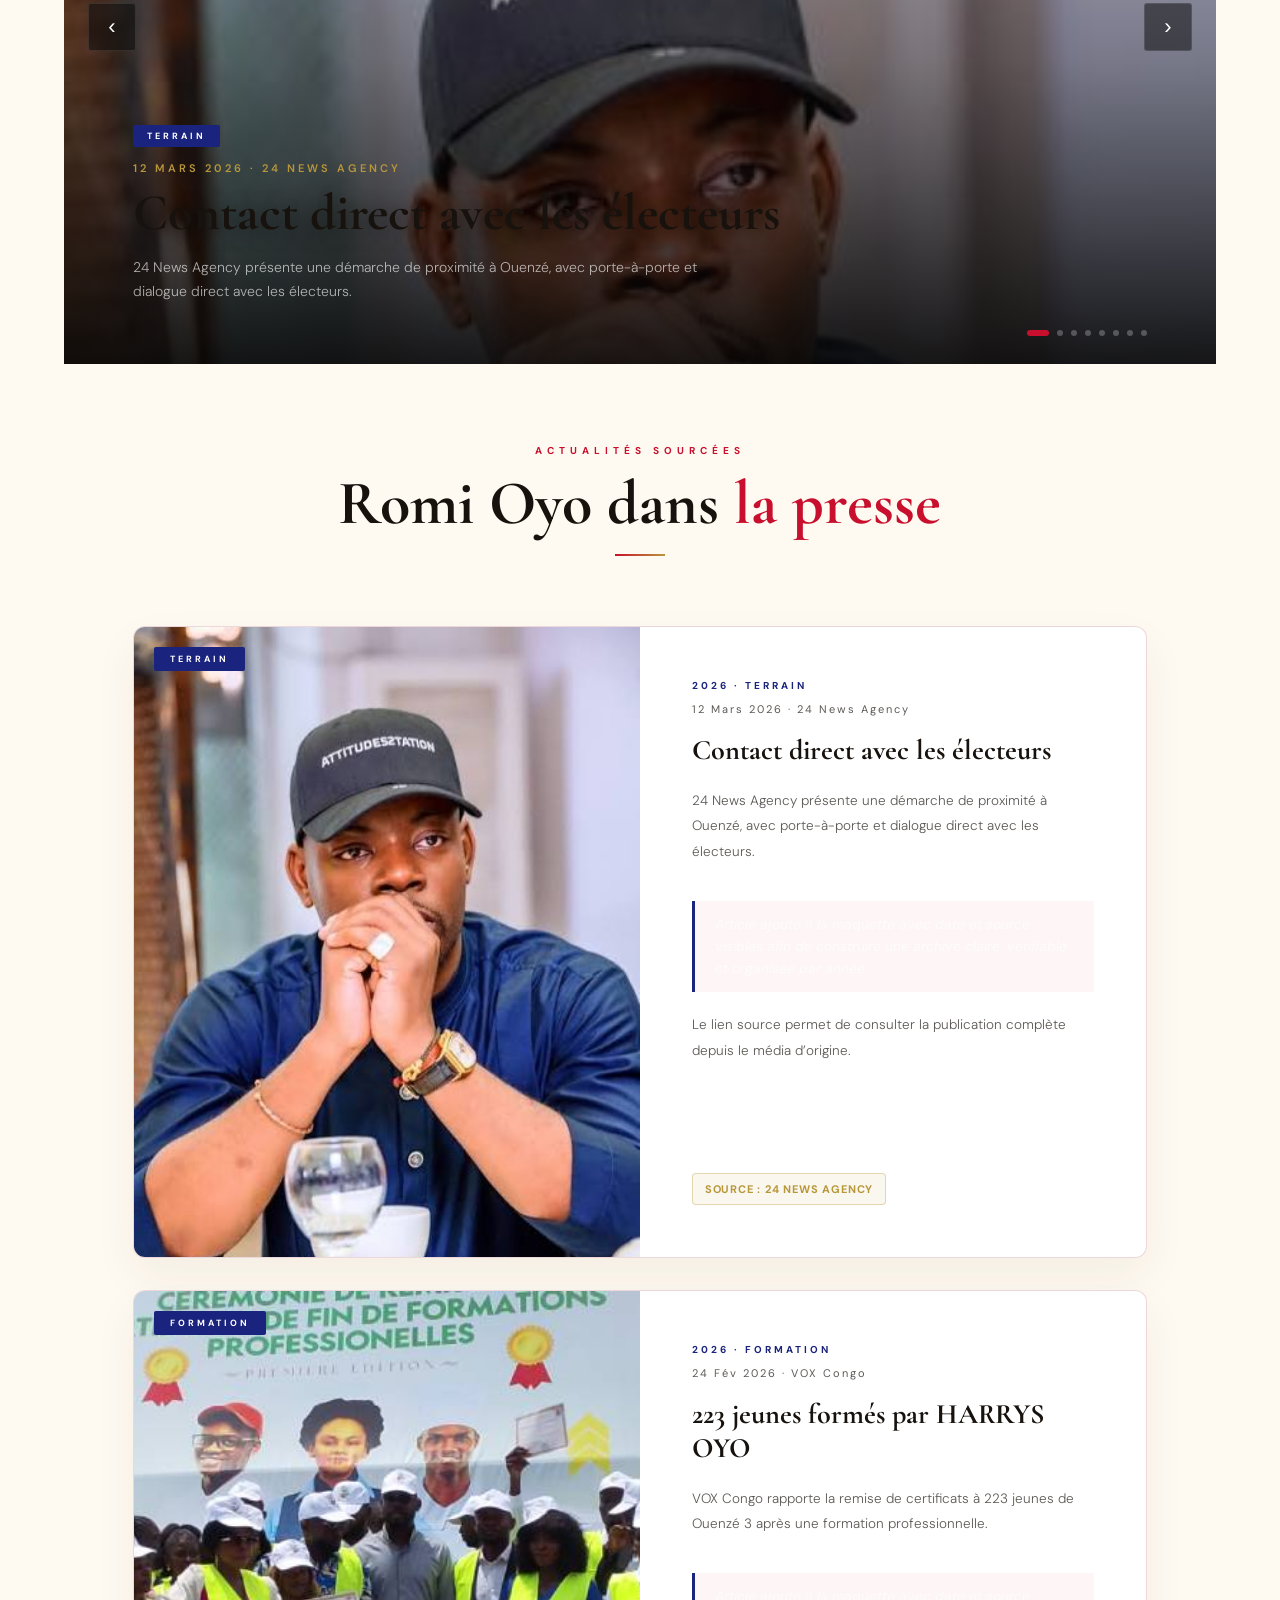
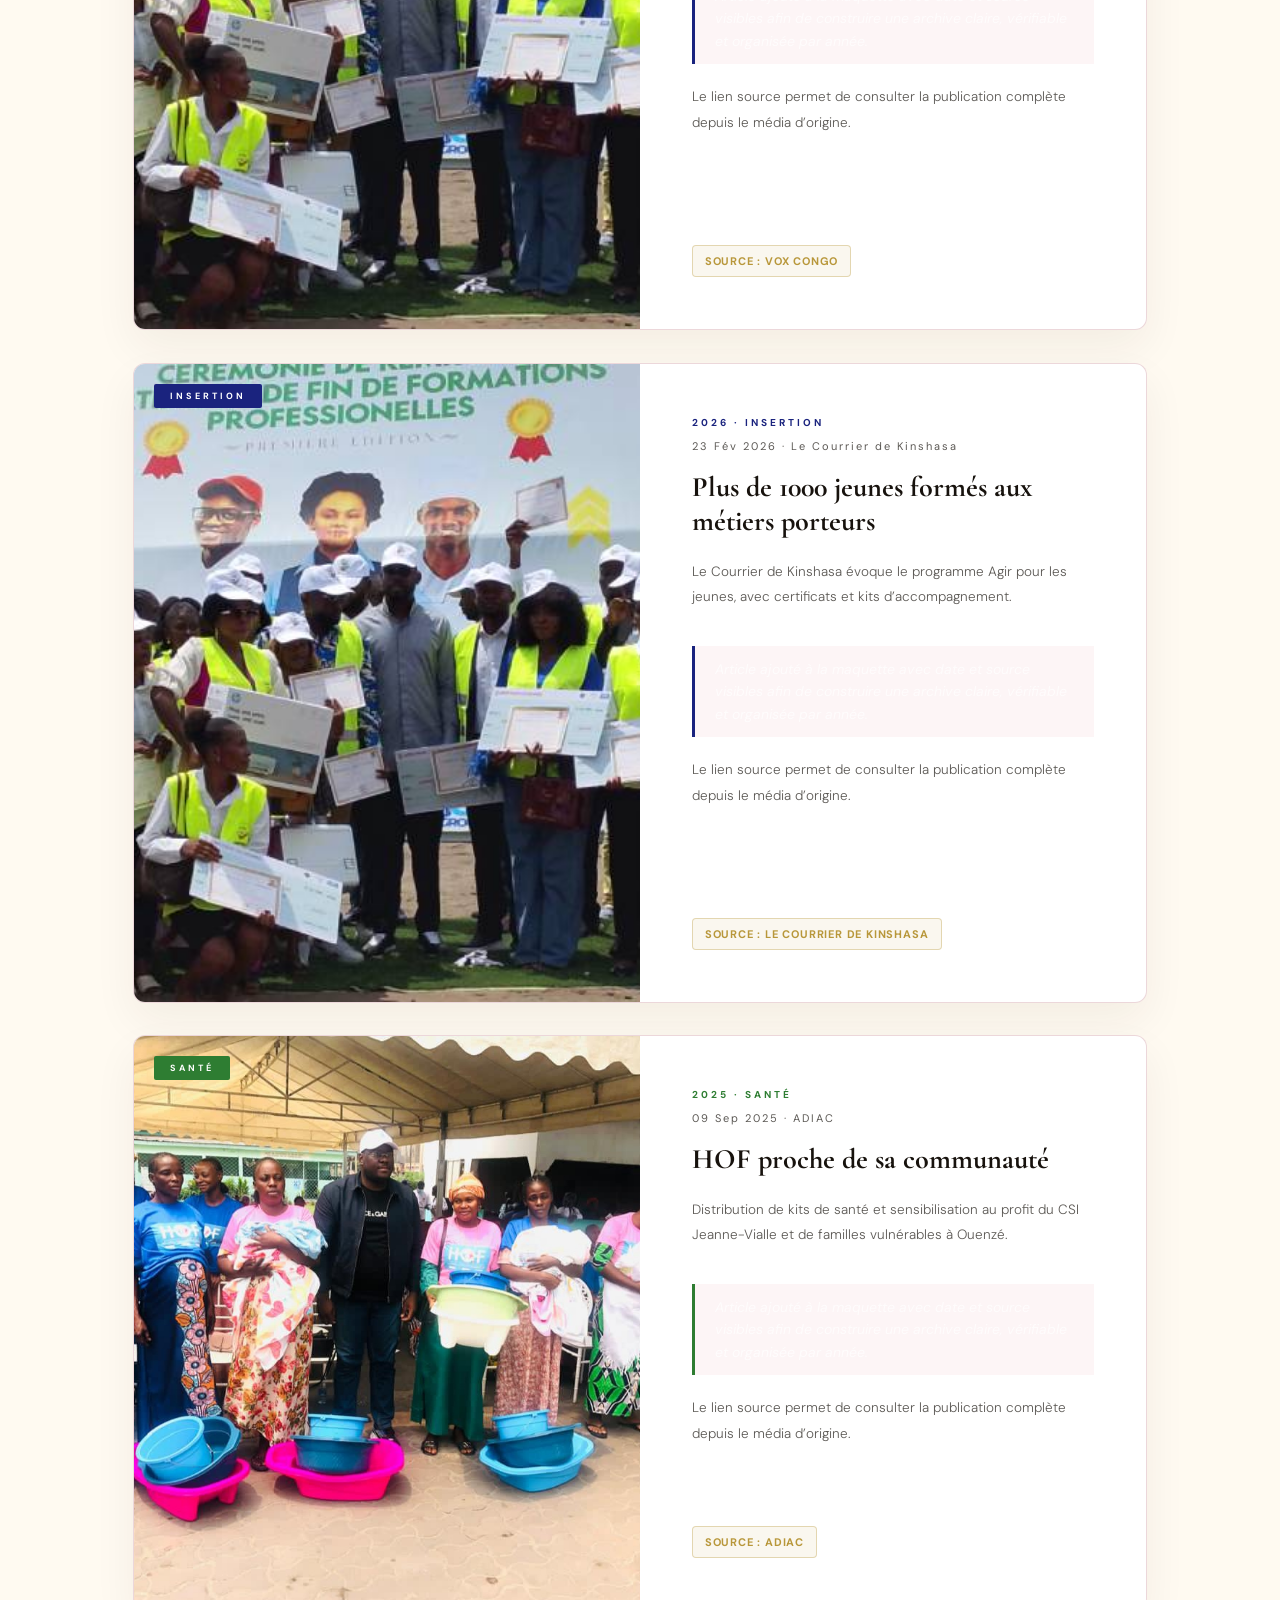
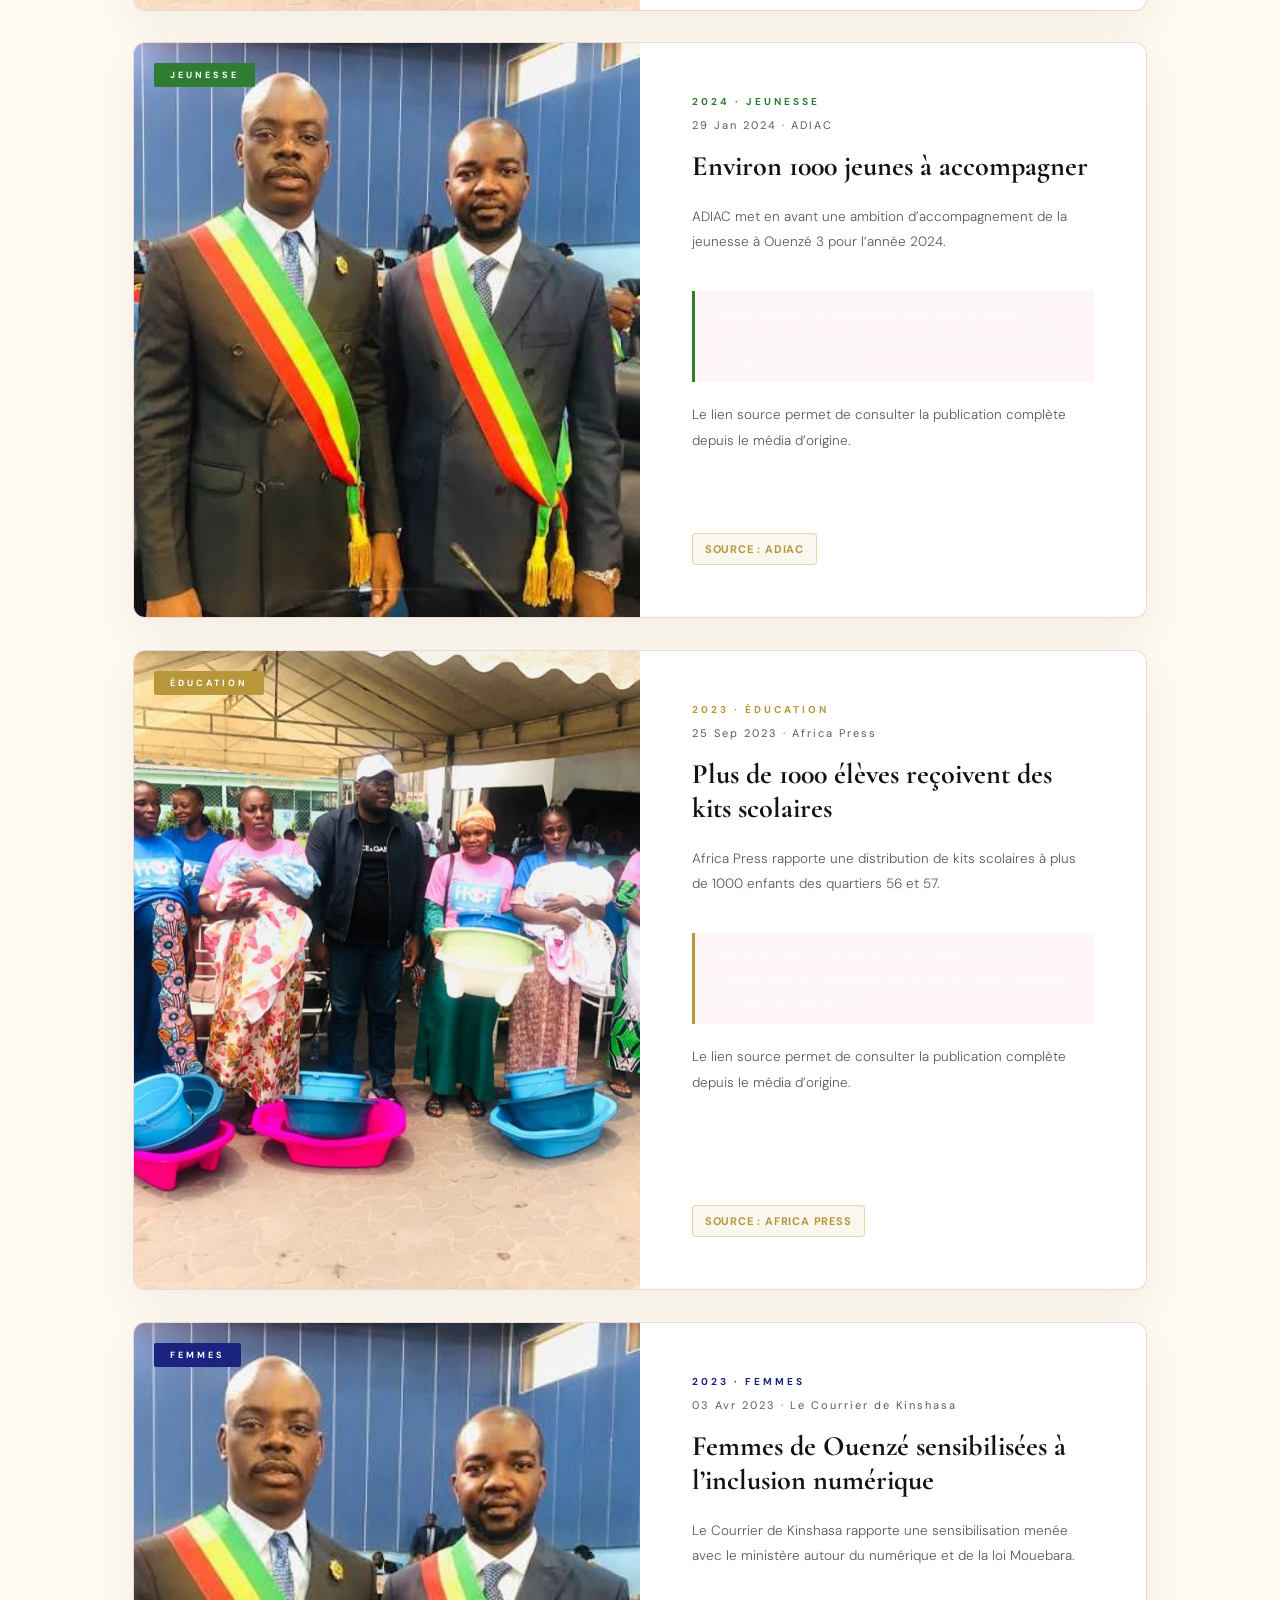
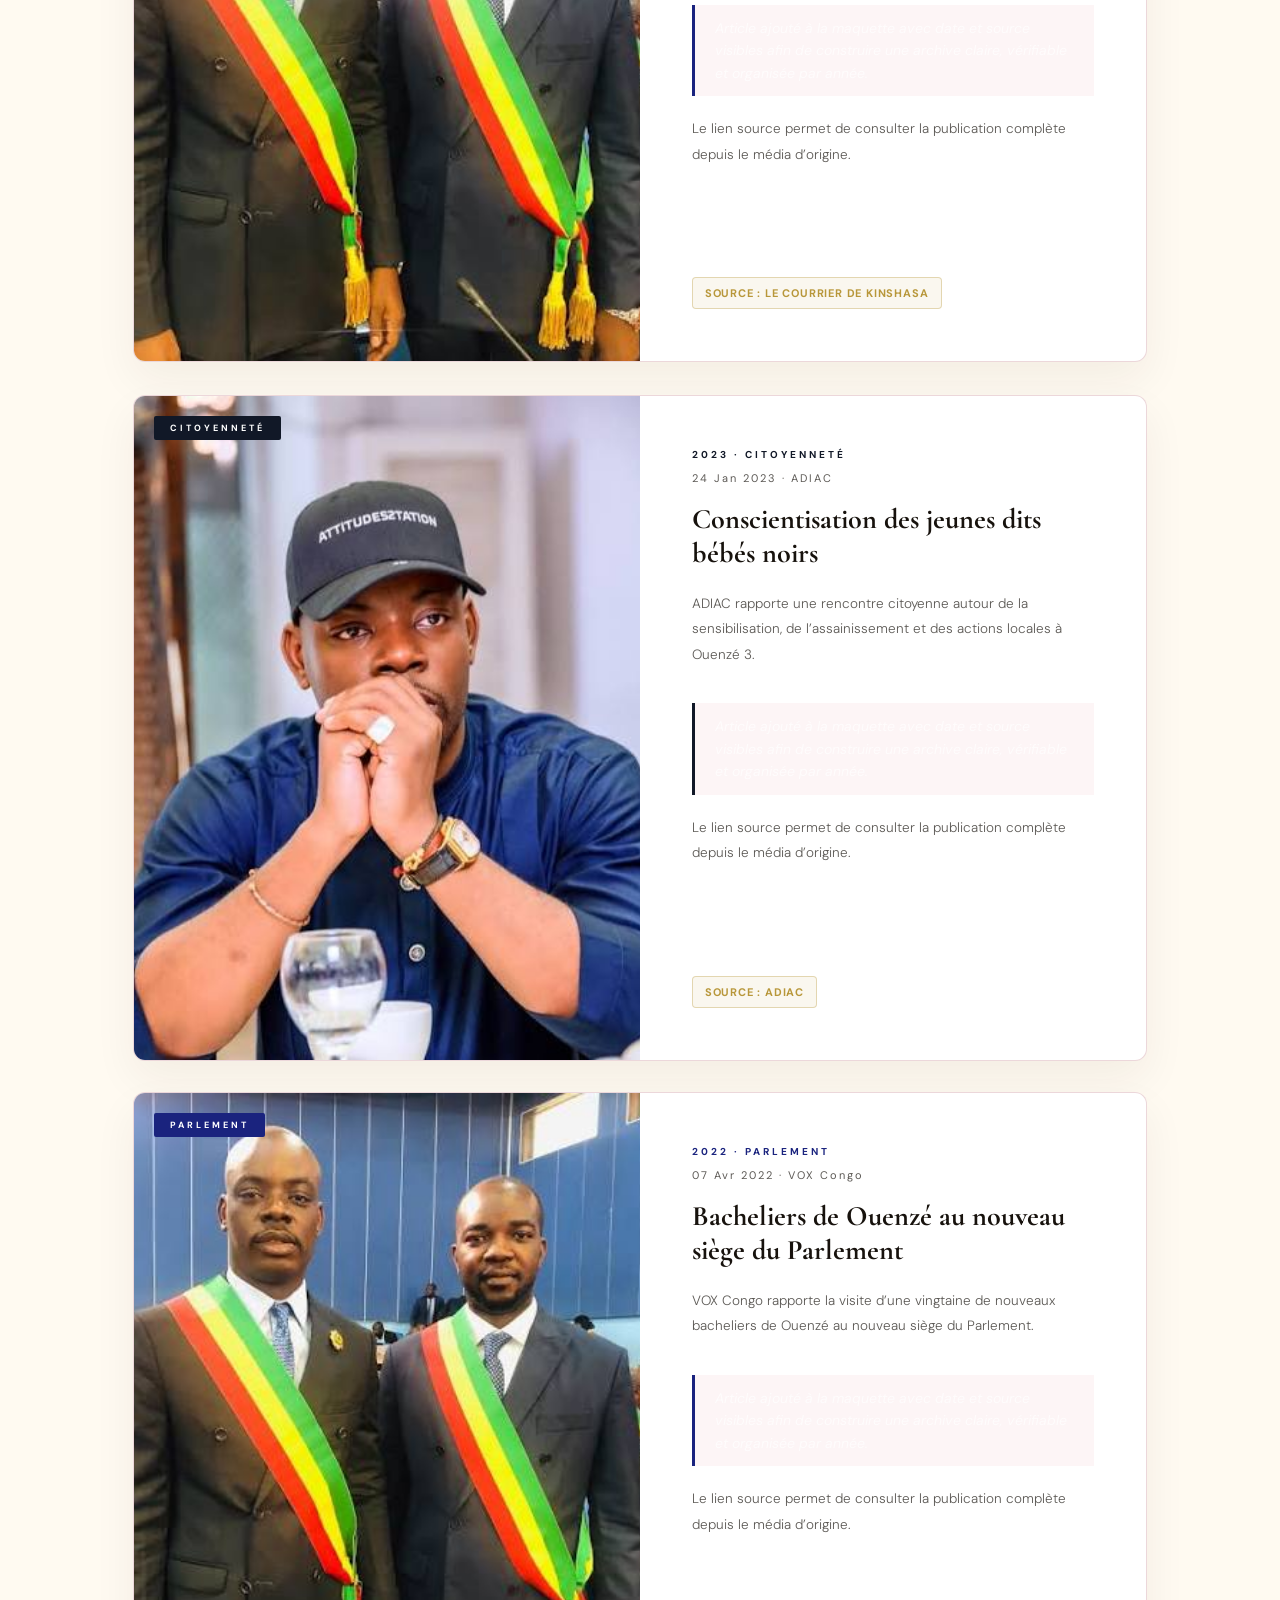
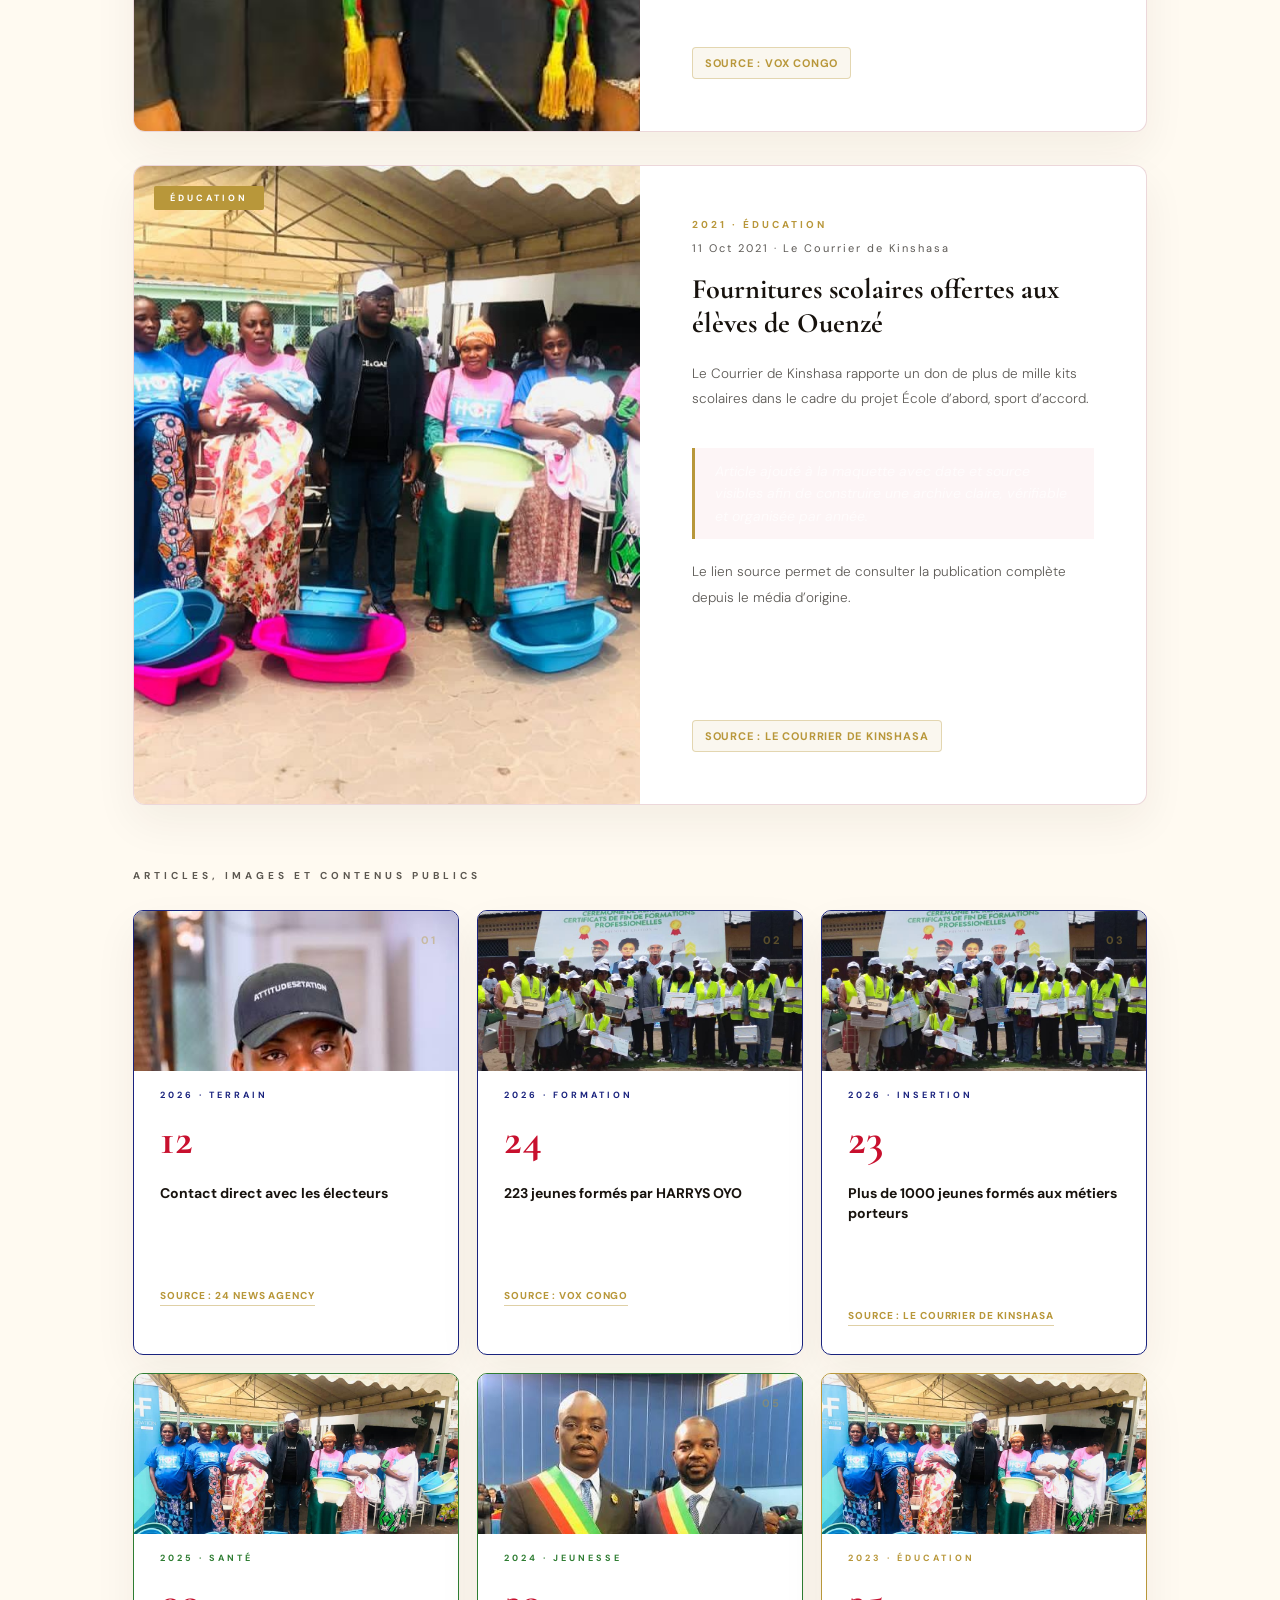
==== commit 57db6296: "Move mobile hero name away from text" ====
--- a/index.html
+++ b/index.html
@@ -91,8 +91,8 @@
 <link rel="preconnect" href="https://fonts.googleapis.com">
 <link rel="preconnect" href="https://fonts.gstatic.com" crossorigin>
 <link href="https://fonts.googleapis.com/css2?family=Cormorant+Garamond:wght@400;600;700&family=DM+Sans:wght@300;400;500;600;700&family=Space+Grotesk:wght@700;800&display=swap" rel="stylesheet">
-<link rel="stylesheet" href="static/index.css?v=20260630-maquette-v2k">
-<link rel="stylesheet" href="static/mobile.css?v=20260630-maquette-v2k">
+<link rel="stylesheet" href="static/index.css?v=20260630-maquette-v2l">
+<link rel="stylesheet" href="static/mobile.css?v=20260630-maquette-v2l">
 <style>
 /* ── Sélecteur de langue ─────────────────────────────────── */
 .lang-switcher{display:flex;align-items:center;gap:4px;margin-left:10px}
@@ -105,7 +105,7 @@
 .lang-btn.lang-active{opacity:1;border-color:rgba(255,255,255,.35);background:rgba(255,255,255,.1);box-shadow:0 0 0 2px rgba(200,16,46,.35)}
 @media(max-width:900px){.lang-switcher{display:none}}
 </style>
-<script src="static/i18n.js?v=20260630-maquette-v2k"></script>
+<script src="static/i18n.js?v=20260630-maquette-v2l"></script>
 </head>
 <body>
 <a href="#hero" class="skip-link" style="position:absolute;top:-40px;left:0;background:var(--r);color:#fff;padding:8px 16px;z-index:9999;border-radius:0 0 6px 0;transition:top .2s" onfocus="this.style.top='0'" onblur="this.style.top='-40px'" data-i18n="skip.link">Aller au contenu principal</a>
@@ -686,11 +686,11 @@
 </nav>
 
 <script data-cfasync="false" src="/cdn-cgi/scripts/5c5dd728/cloudflare-static/email-decode.min.js"></script>
-<script src="static/i18n-data.en.js?v=20260630-maquette-v2k"></script>
-<script src="static/i18n-data.es.js?v=20260630-maquette-v2k"></script>
-<script src="static/i18n-data.zh.js?v=20260630-maquette-v2k"></script>
-<script src="static/i18n-data.ru.js?v=20260630-maquette-v2k"></script>
-<script src="static/index.js?v=20260630-maquette-v2k" defer></script>
+<script src="static/i18n-data.en.js?v=20260630-maquette-v2l"></script>
+<script src="static/i18n-data.es.js?v=20260630-maquette-v2l"></script>
+<script src="static/i18n-data.zh.js?v=20260630-maquette-v2l"></script>
+<script src="static/i18n-data.ru.js?v=20260630-maquette-v2l"></script>
+<script src="static/index.js?v=20260630-maquette-v2l" defer></script>
 
 <!-- ══ MODALES LÉGALES ══════════════════════════════════════════════ -->
 
@@ -827,7 +827,7 @@
 </div>
 
 <!-- ── CHATBOT WIDGET ────────────────────────────────────── -->
-<link rel="stylesheet" href="static/chat.css?v=20260630-maquette-v2k">
+<link rel="stylesheet" href="static/chat.css?v=20260630-maquette-v2l">
 
 <div class="chat-bubble" id="chatBubble" onclick="document.getElementById('chatBubble').classList.remove('visible');toggleChat()">
   Bonjour, je suis là pour vous aider.<span class="bubble-dots"><span></span><span></span><span></span></span>
@@ -866,7 +866,7 @@
   </div>
 </div>
 
-<script src="static/chat.js?v=20260630-maquette-v2k" defer></script>
+<script src="static/chat.js?v=20260630-maquette-v2l" defer></script>
 
 <style>
 /* ── ANTI-SCROLL HORIZONTAL ────────────────────────── */
--- a/static/mobile.css
+++ b/static/mobile.css
@@ -153,6 +153,9 @@
     /* Évite la double déclaration conflictuelle */
     font-size: clamp(32px, 10vw, 52px);
     line-height: 1;
+    top: clamp(142px, 19vh, 188px);
+    right: clamp(4px, 1.5vw, 14px);
+    max-width: 74vw;
   }
 
   .hero-slogan {
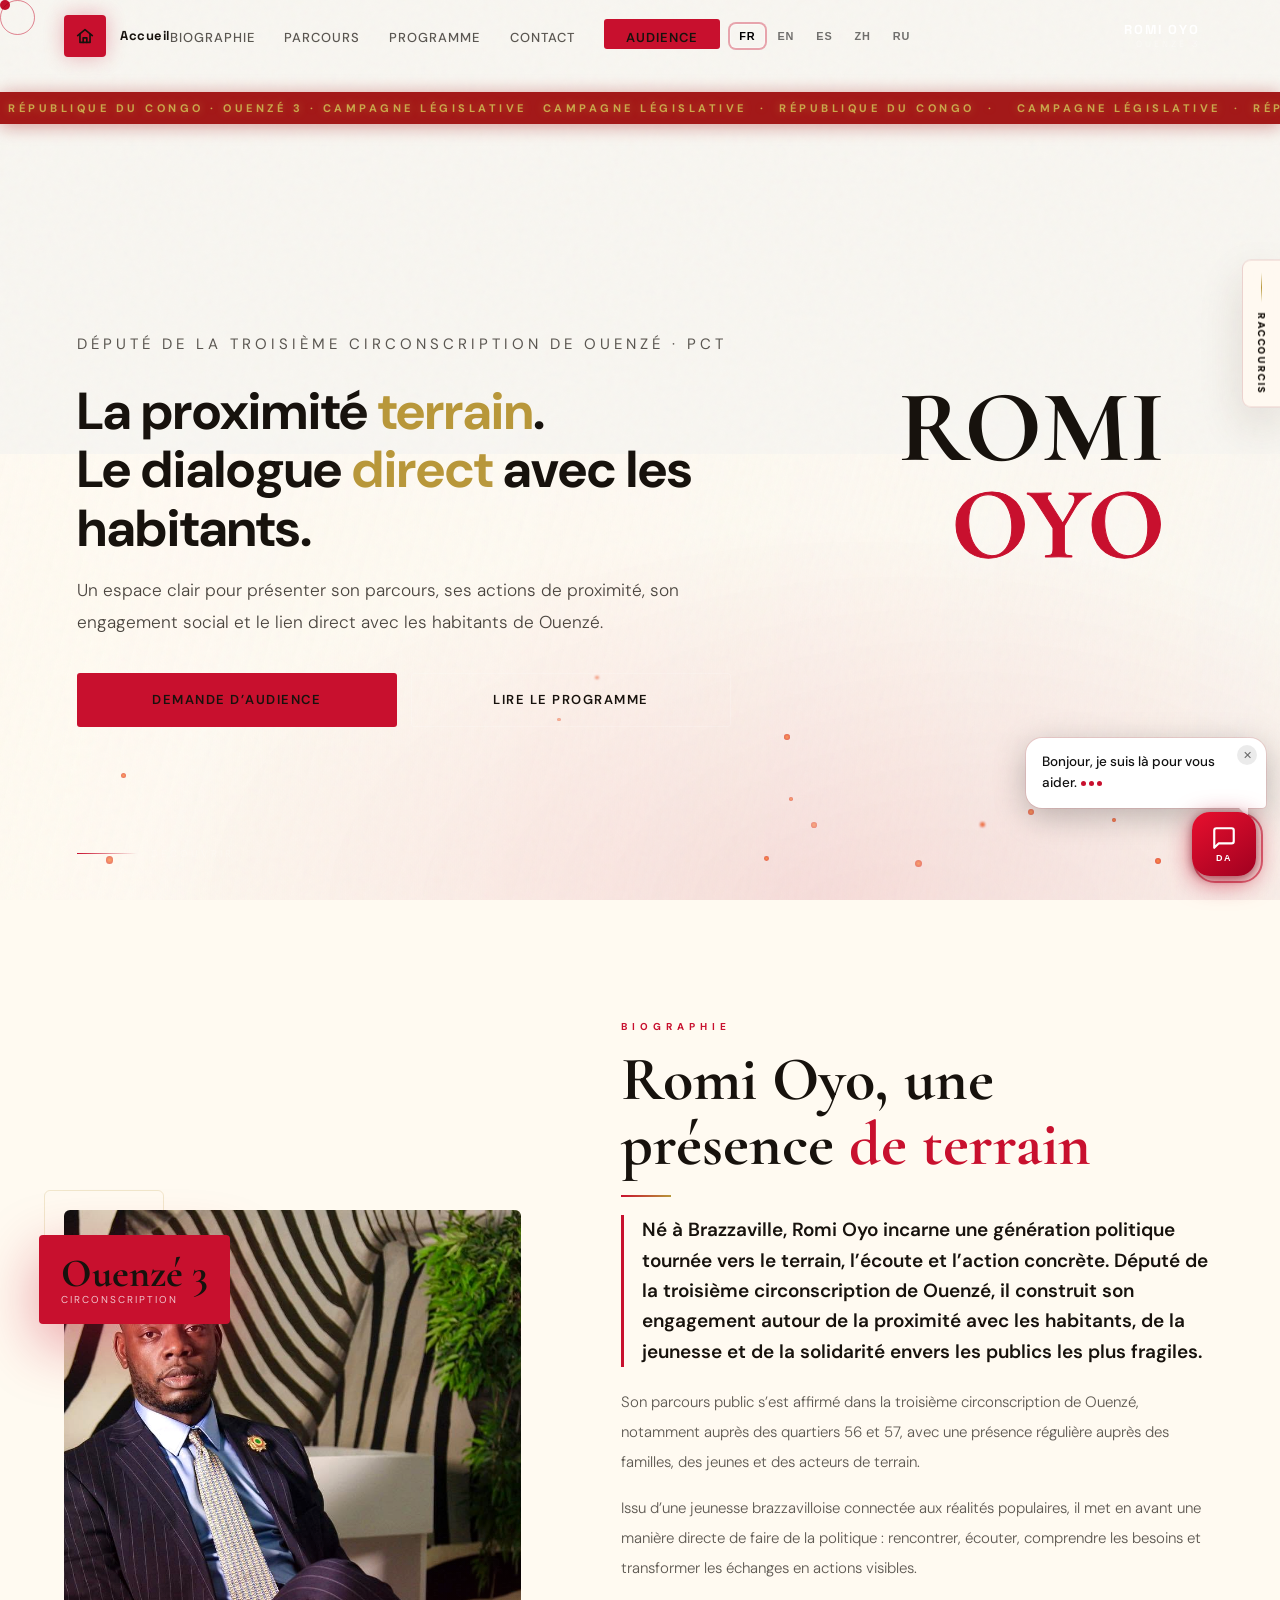
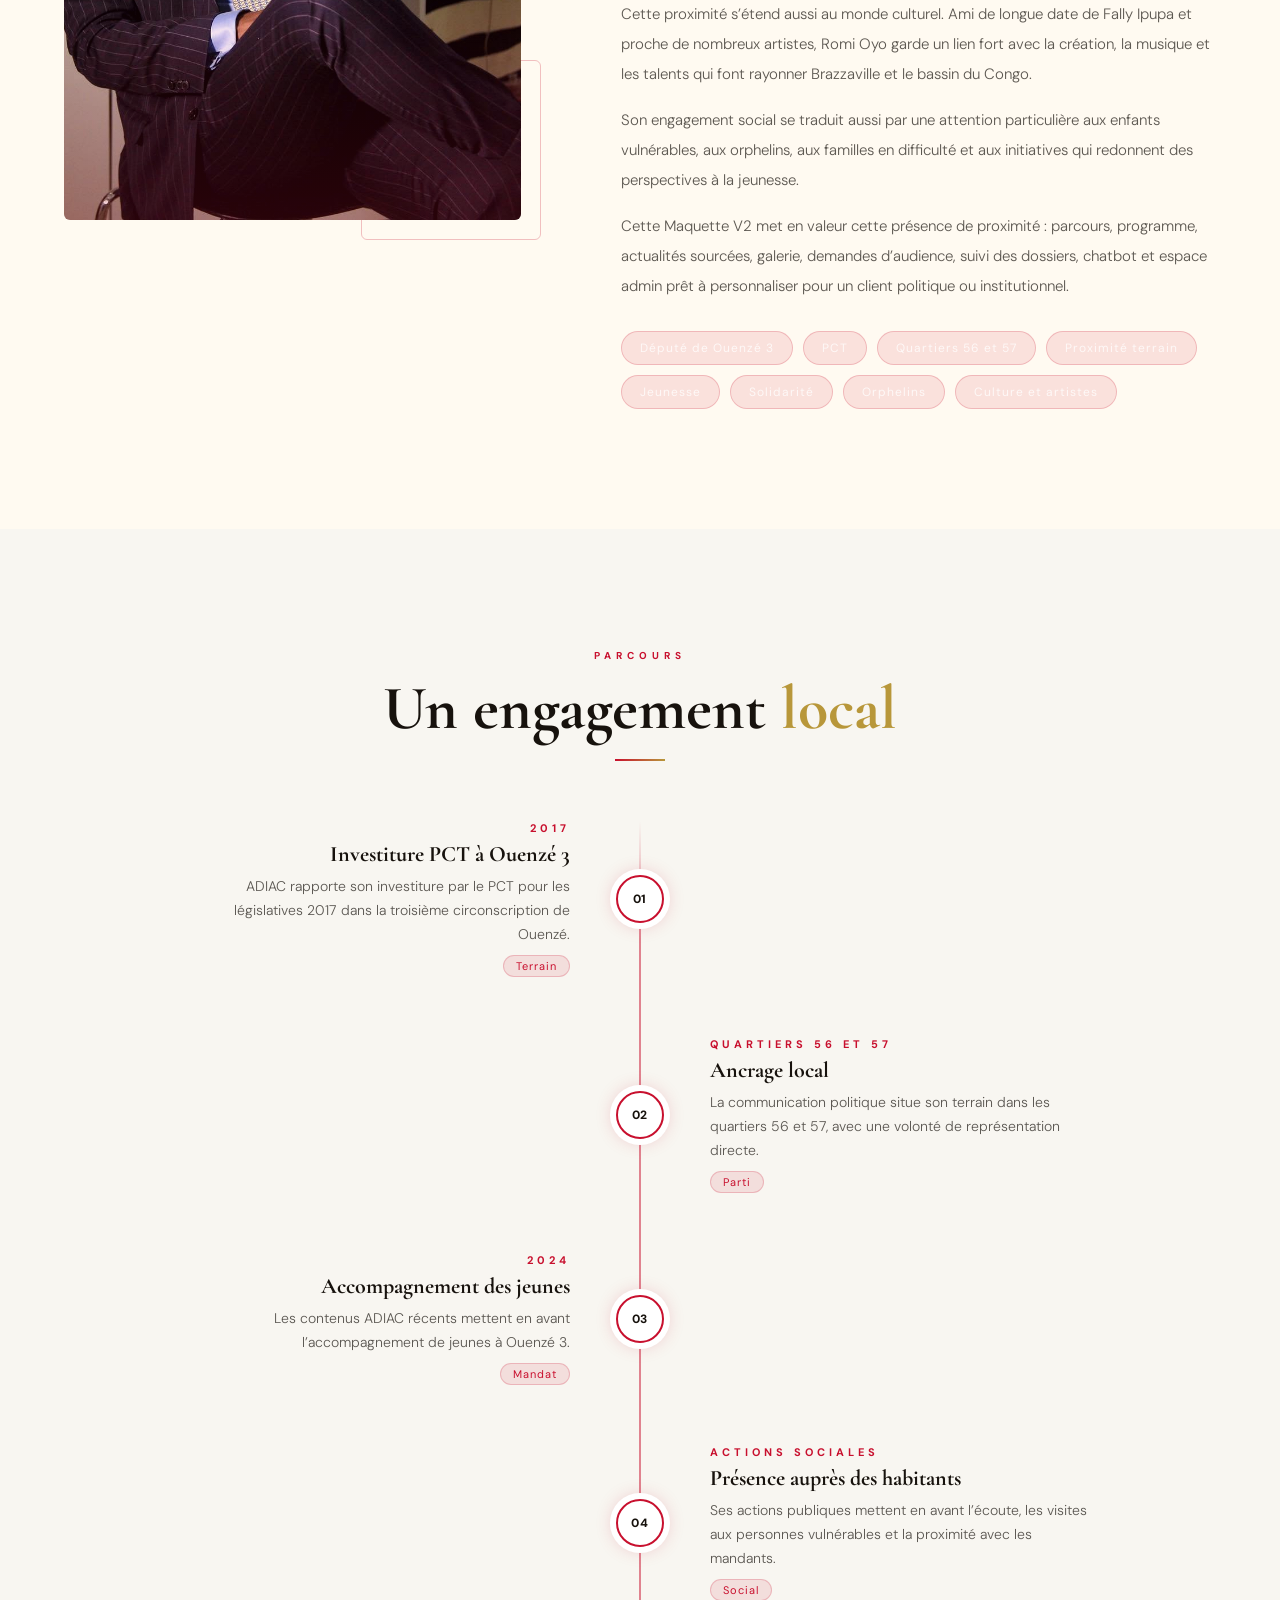
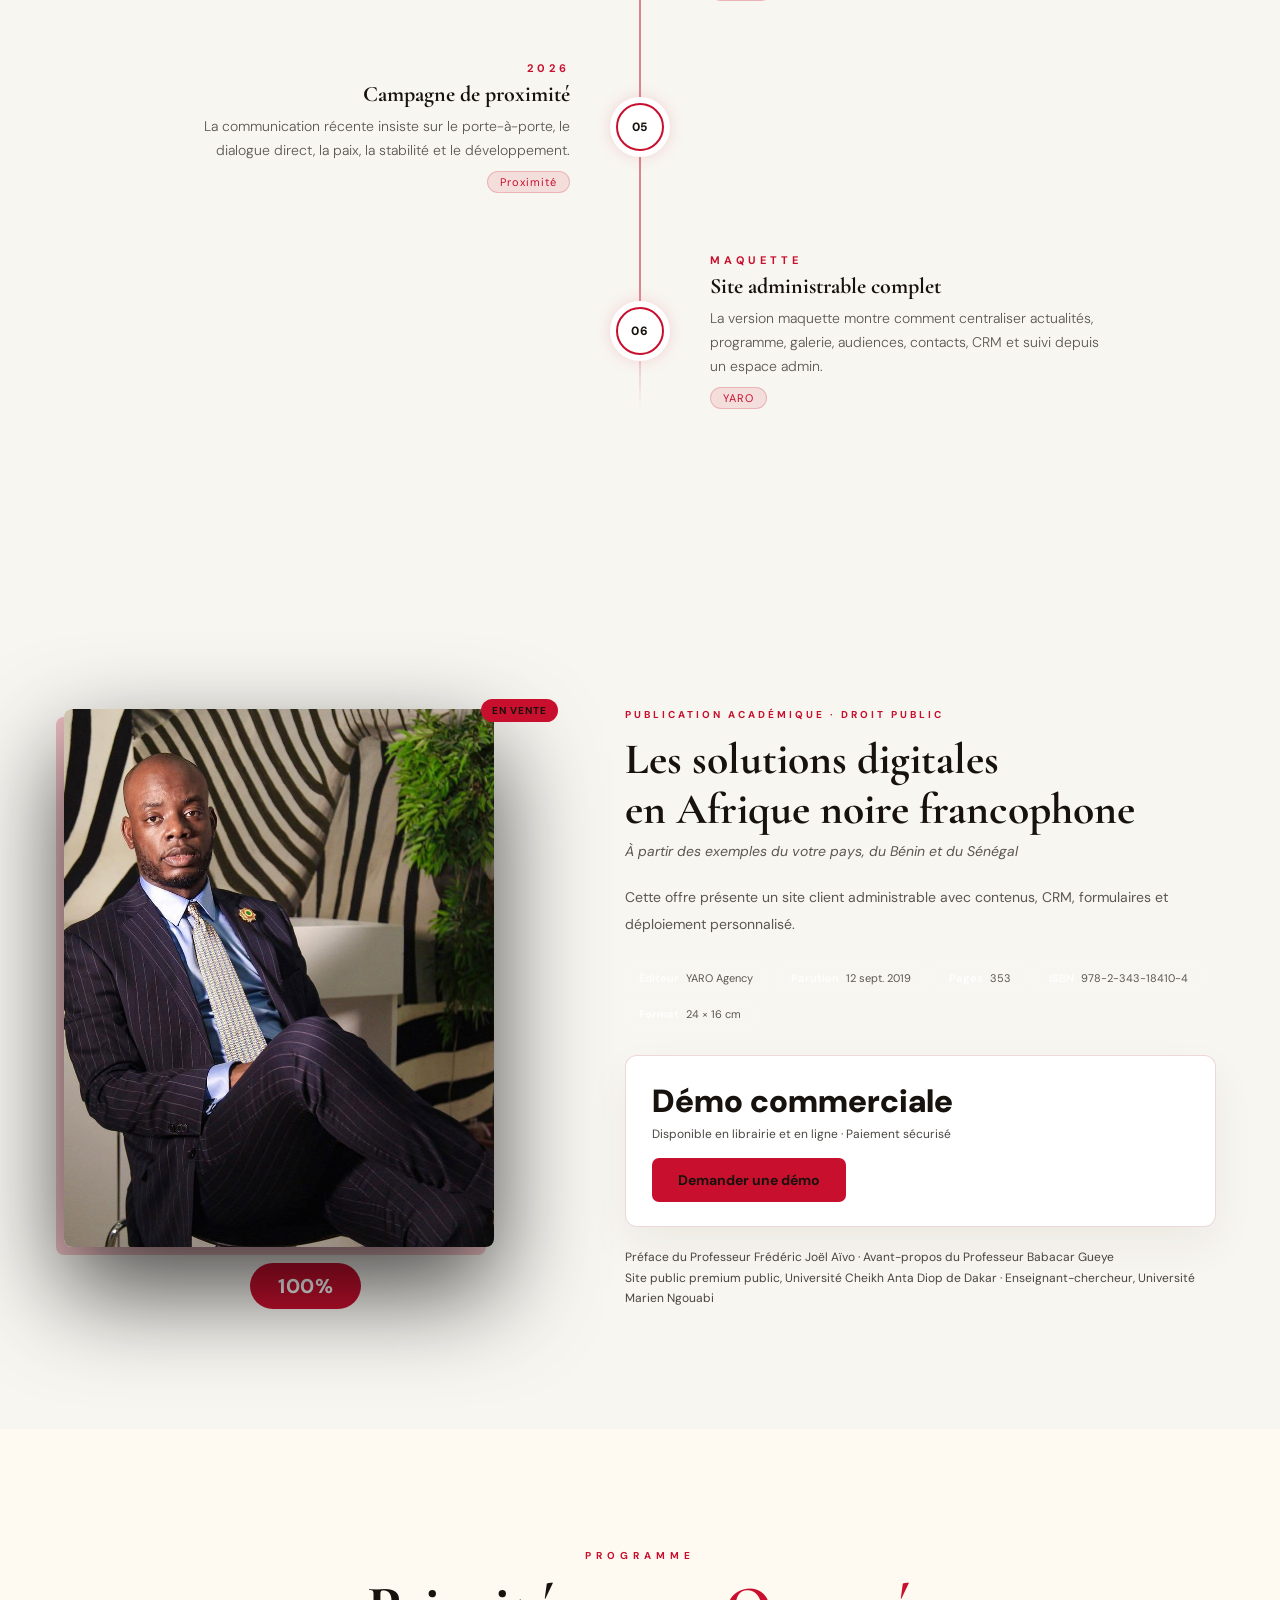
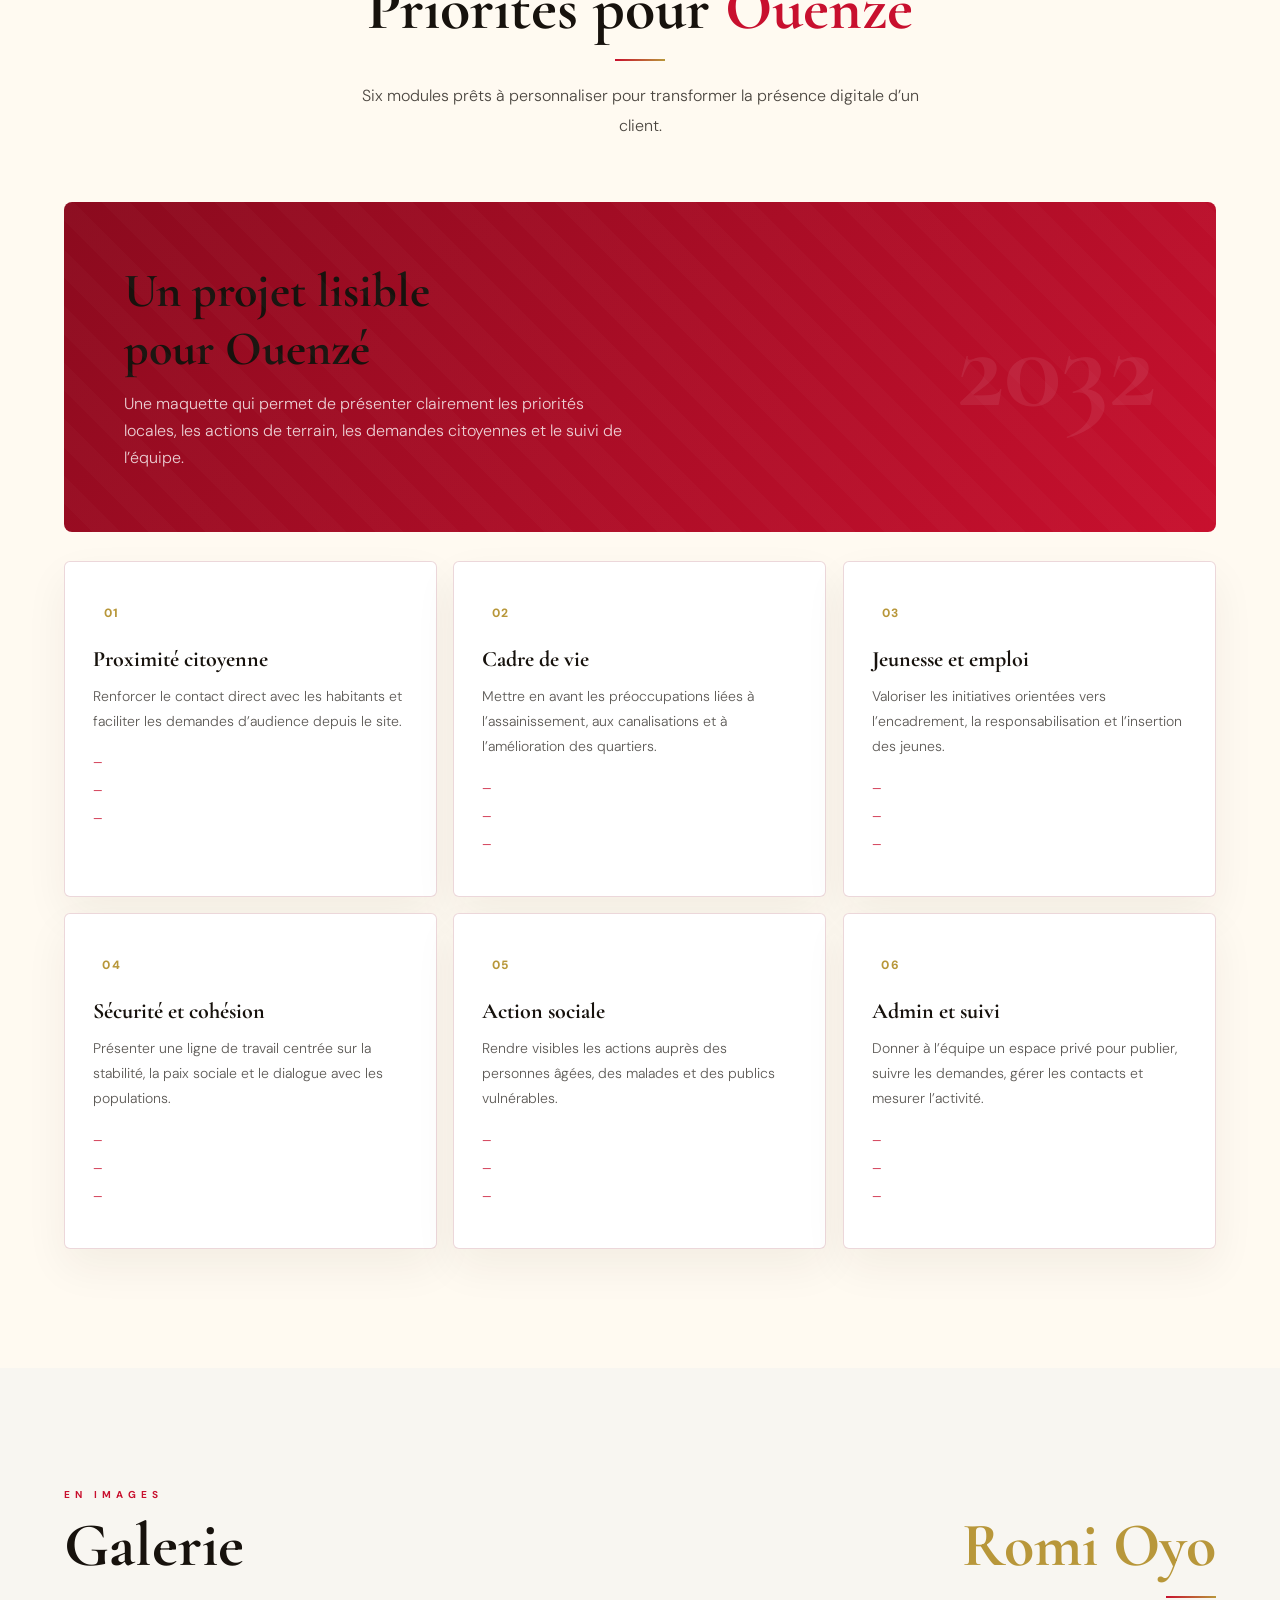
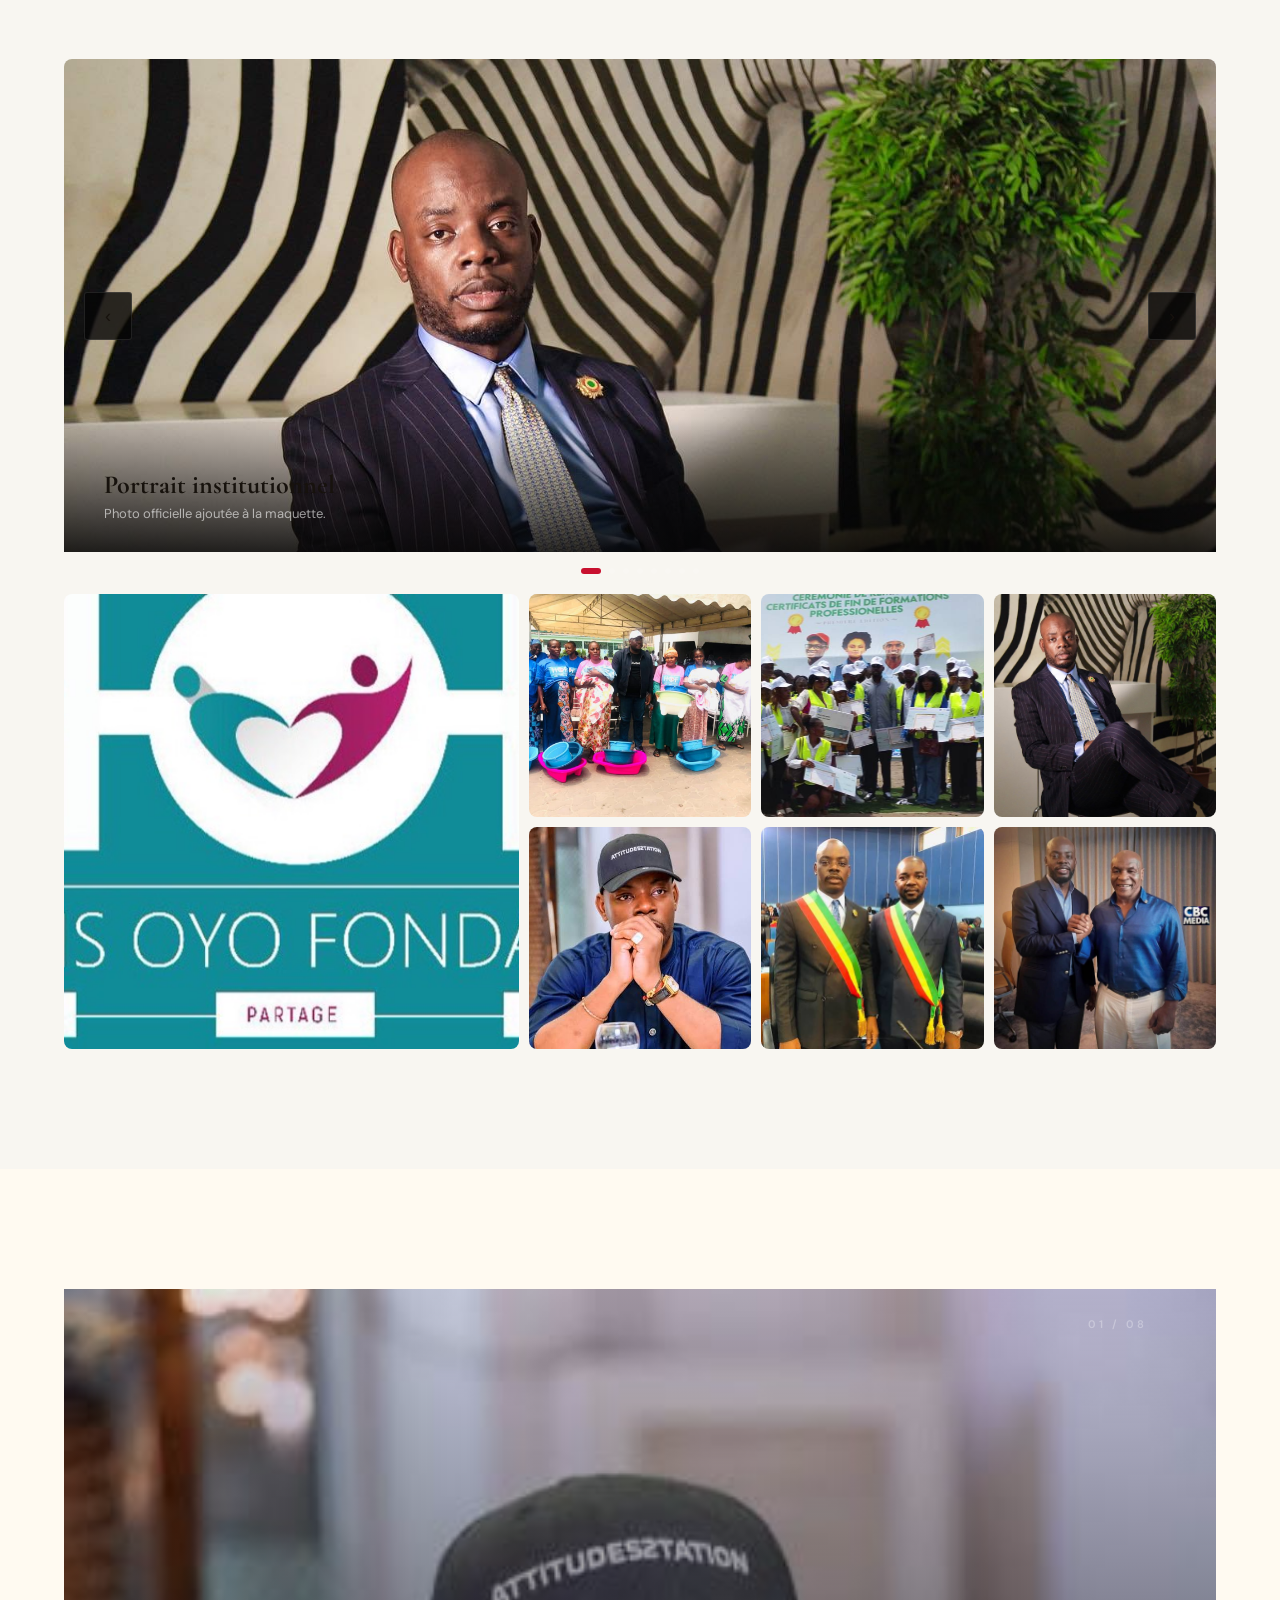
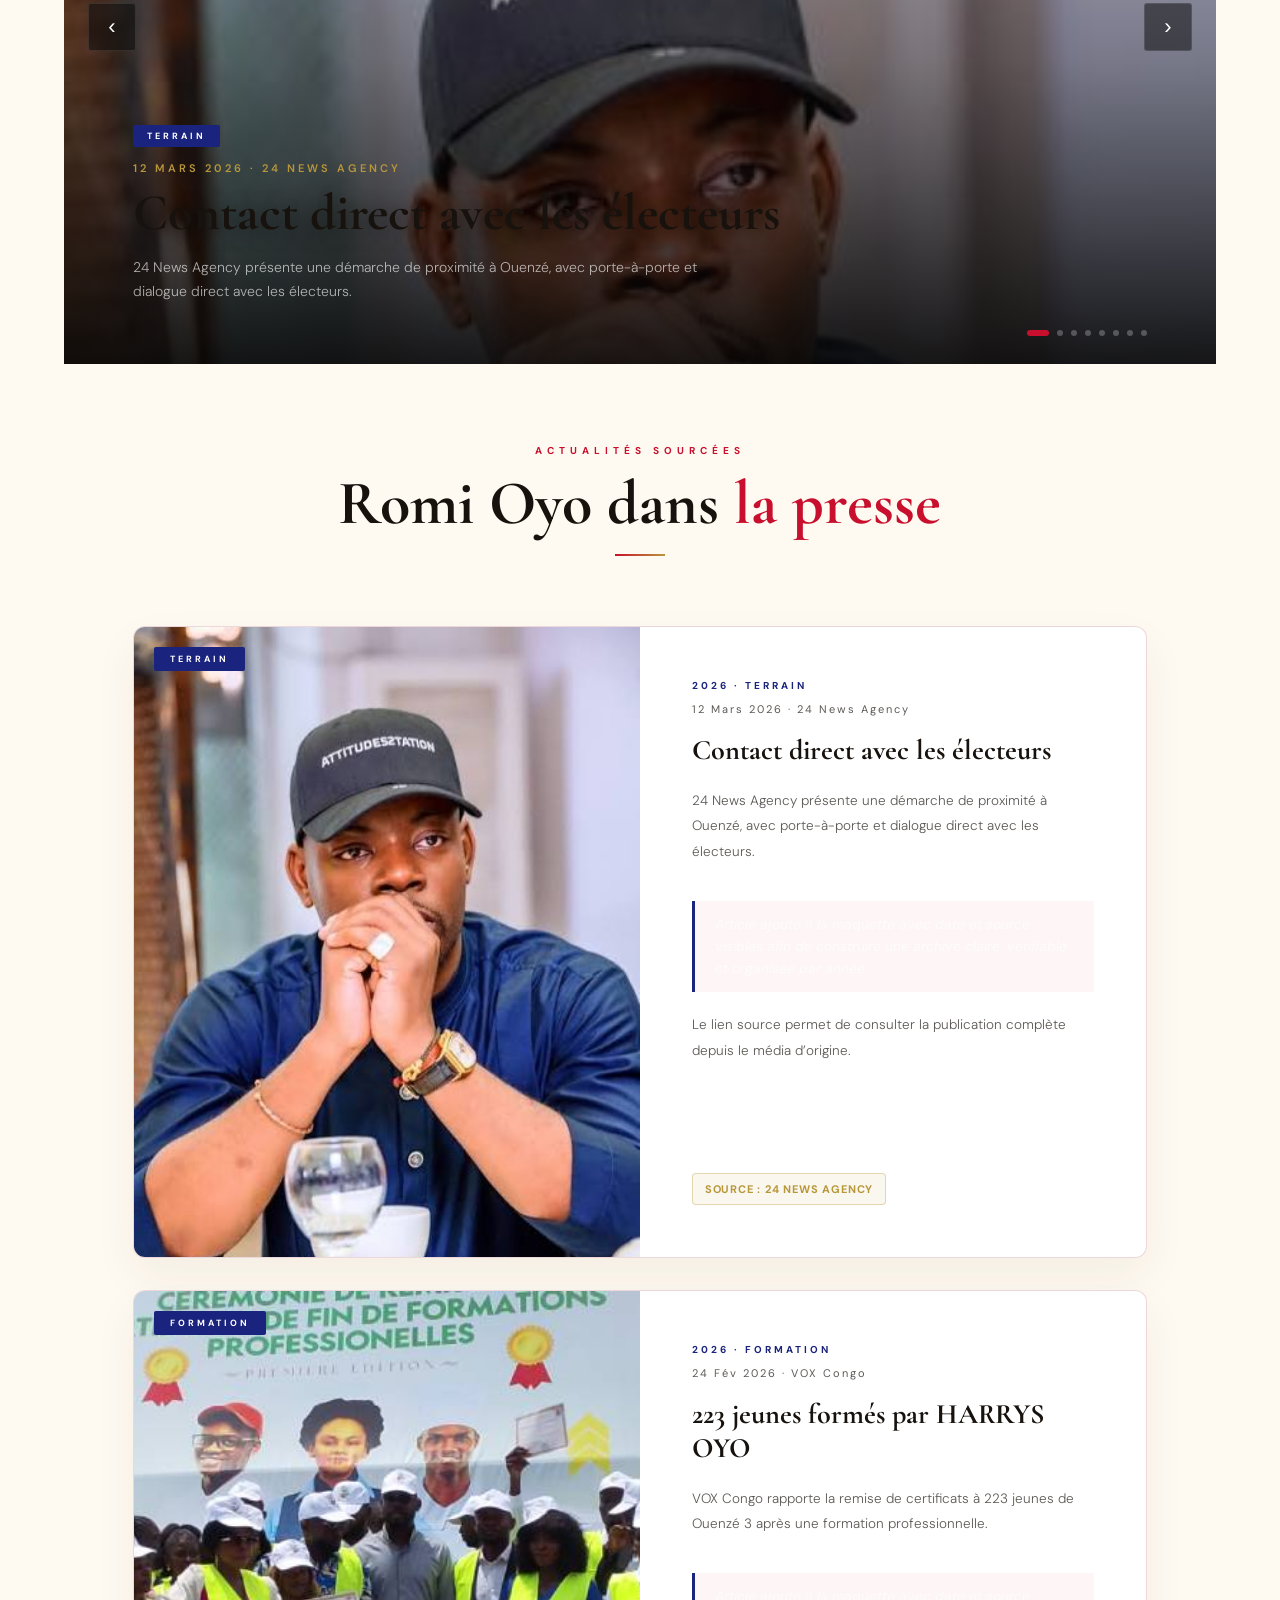
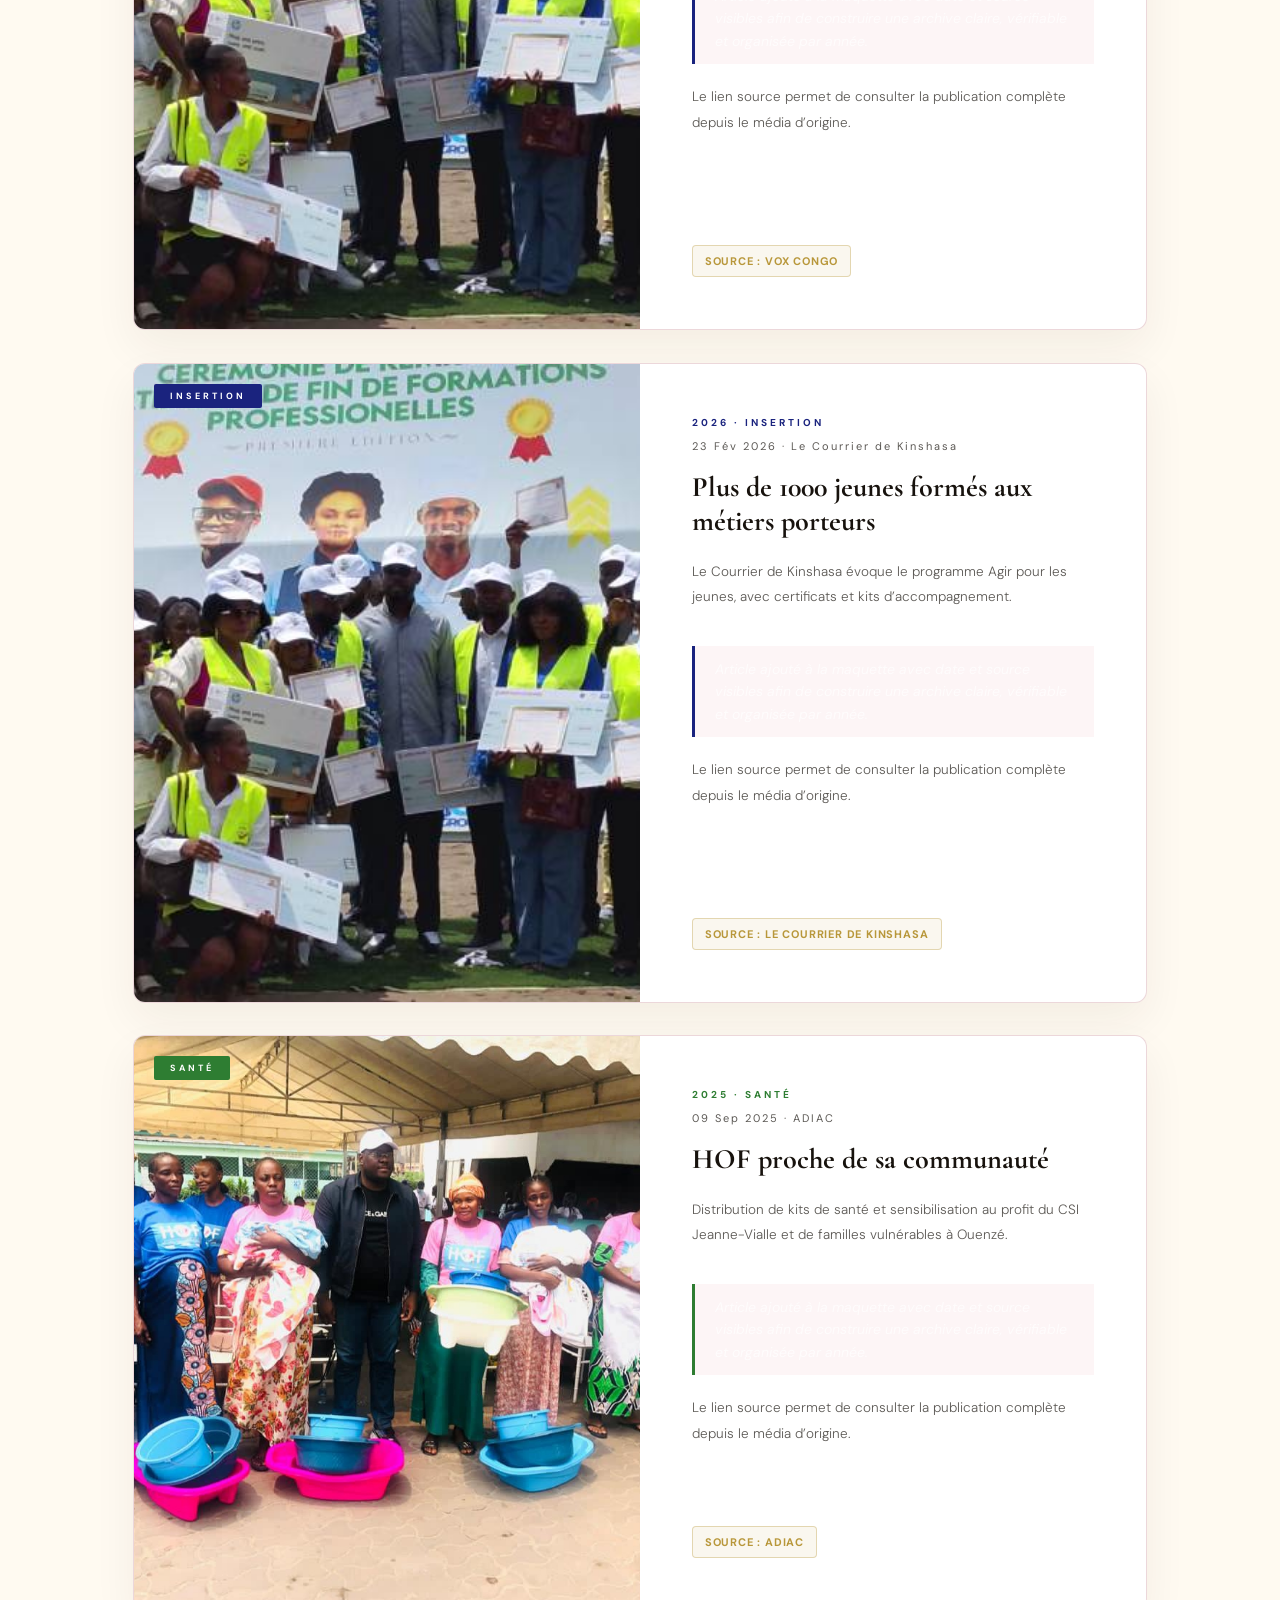
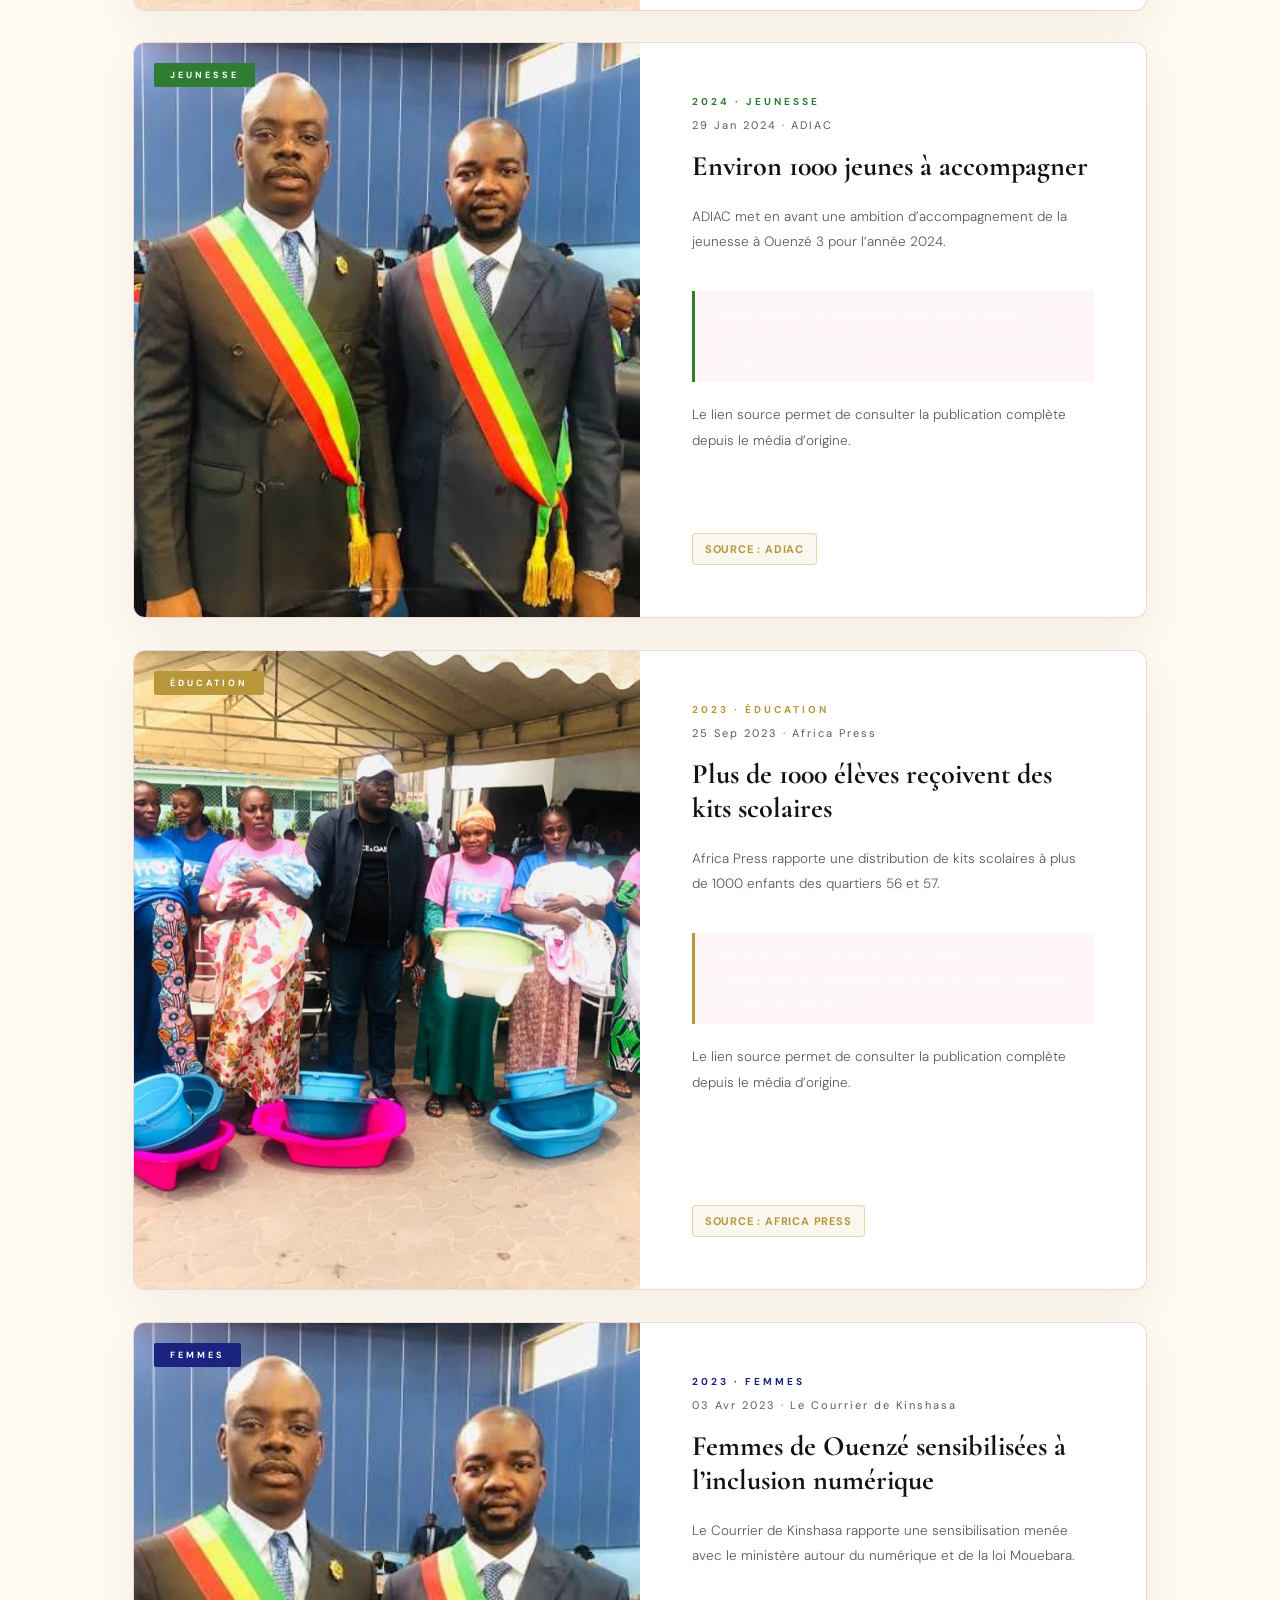
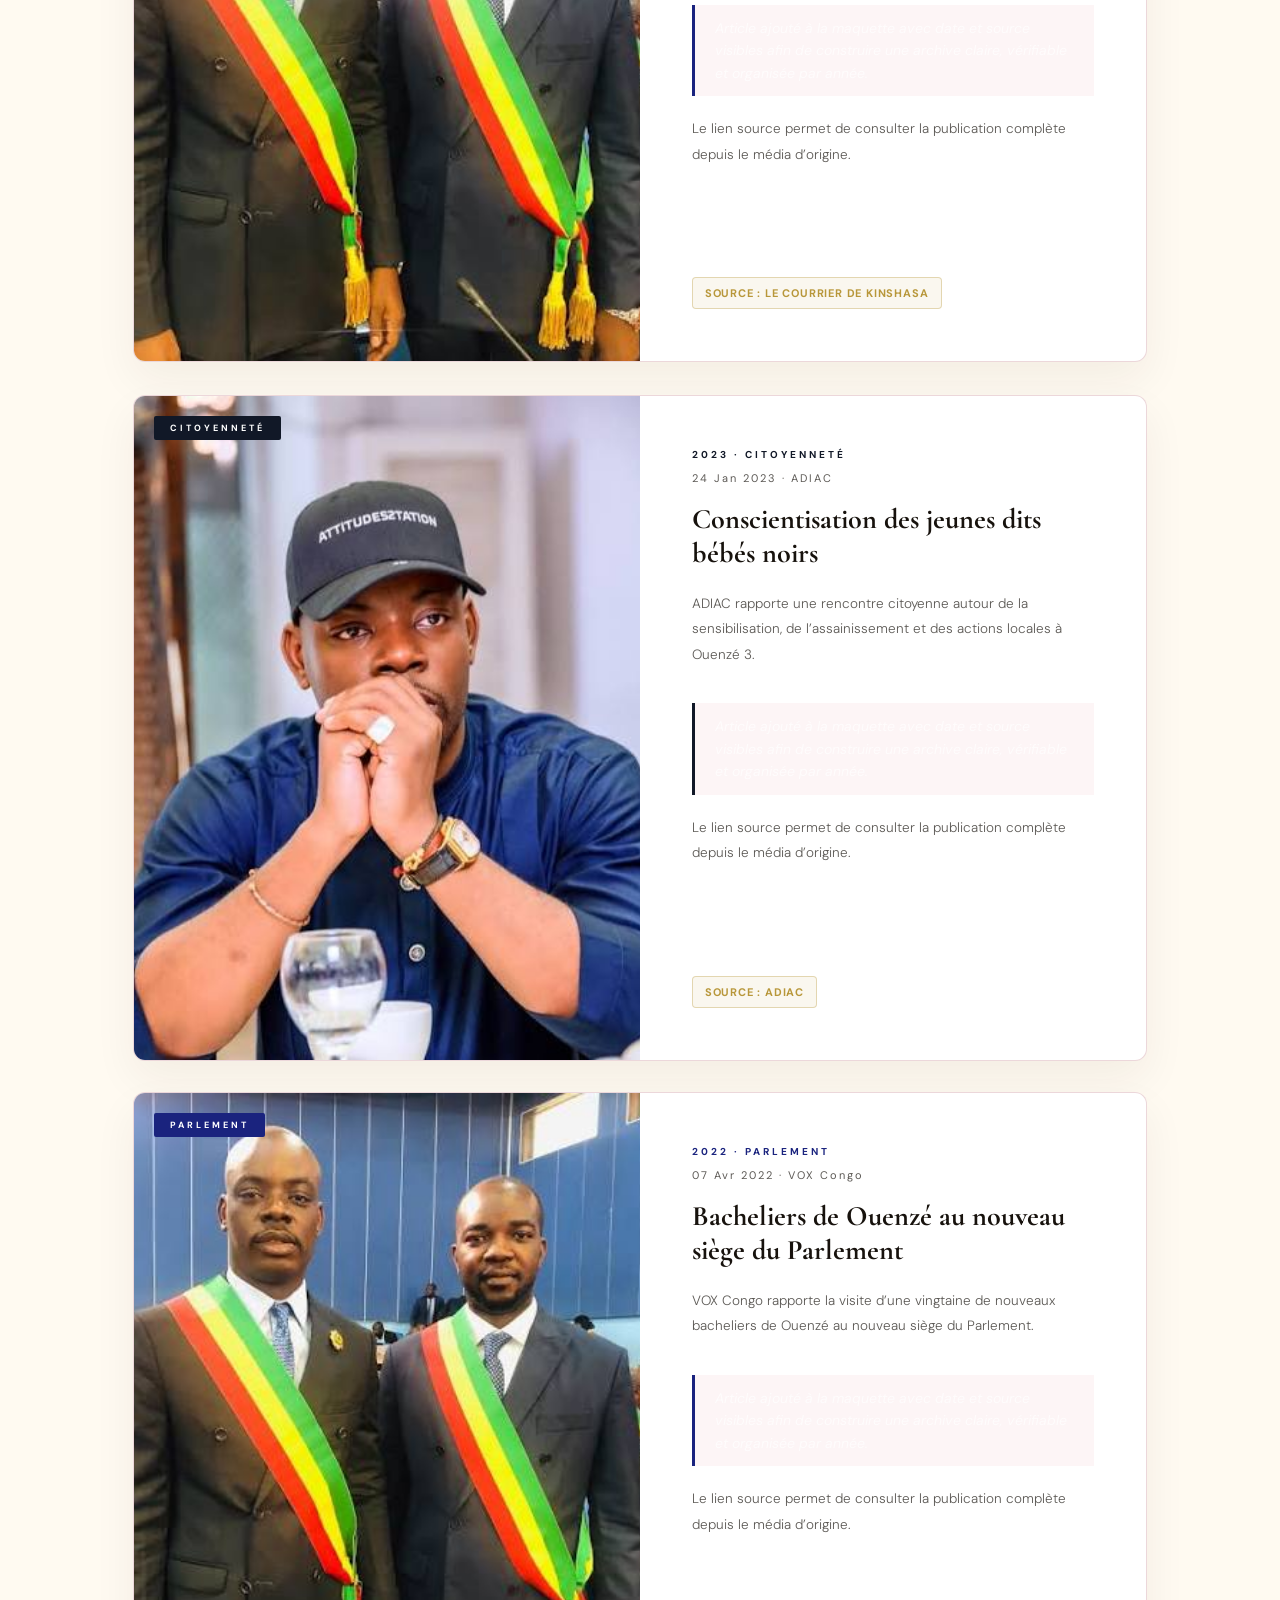
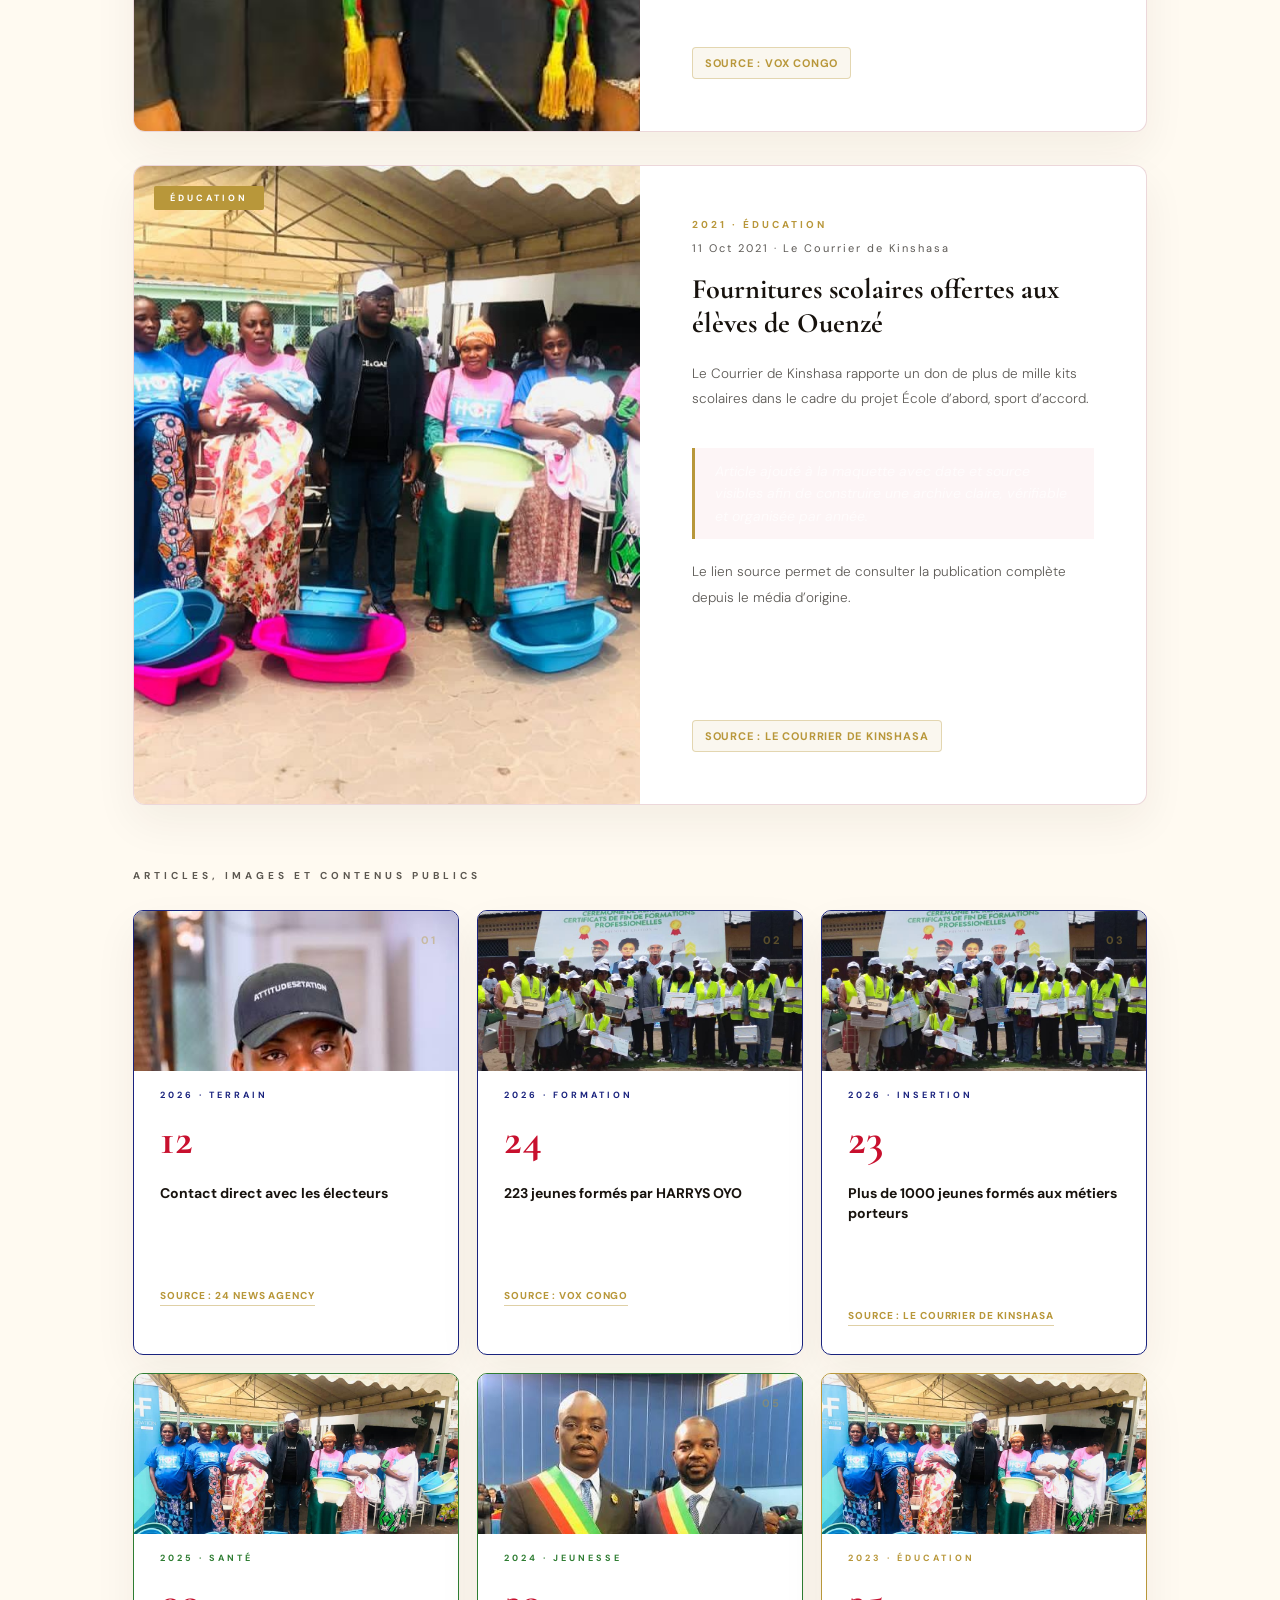
==== commit b650f5d6: "Add Romi Oyo social links and foundation logo" ====
--- a/index.html
+++ b/index.html
@@ -91,8 +91,8 @@
 <link rel="preconnect" href="https://fonts.googleapis.com">
 <link rel="preconnect" href="https://fonts.gstatic.com" crossorigin>
 <link href="https://fonts.googleapis.com/css2?family=Cormorant+Garamond:wght@400;600;700&family=DM+Sans:wght@300;400;500;600;700&family=Space+Grotesk:wght@700;800&display=swap" rel="stylesheet">
-<link rel="stylesheet" href="static/index.css?v=20260630-maquette-v2l">
-<link rel="stylesheet" href="static/mobile.css?v=20260630-maquette-v2l">
+<link rel="stylesheet" href="static/index.css?v=20260630-maquette-v2m">
+<link rel="stylesheet" href="static/mobile.css?v=20260630-maquette-v2m">
 <style>
 /* ── Sélecteur de langue ─────────────────────────────────── */
 .lang-switcher{display:flex;align-items:center;gap:4px;margin-left:10px}
@@ -105,7 +105,7 @@
 .lang-btn.lang-active{opacity:1;border-color:rgba(255,255,255,.35);background:rgba(255,255,255,.1);box-shadow:0 0 0 2px rgba(200,16,46,.35)}
 @media(max-width:900px){.lang-switcher{display:none}}
 </style>
-<script src="static/i18n.js?v=20260630-maquette-v2l"></script>
+<script src="static/i18n.js?v=20260630-maquette-v2m"></script>
 </head>
 <body>
 <a href="#hero" class="skip-link" style="position:absolute;top:-40px;left:0;background:var(--r);color:#fff;padding:8px 16px;z-index:9999;border-radius:0 0 6px 0;transition:top .2s" onfocus="this.style.top='0'" onblur="this.style.top='-40px'" data-i18n="skip.link">Aller au contenu principal</a>
@@ -565,7 +565,7 @@
           <div class="ct-item"><div class="ct-ic">AD</div><div><span class="ct-lbl" data-i18n="ct.lbl.address">Adresse</span><span class="ct-val" id="dyn-ct-address">Brazzaville, République du Congo</span></div></div>
           <div class="ct-item"><div class="ct-ic">TEL</div><div><span class="ct-lbl" data-i18n="ct.lbl.phone">Téléphone</span><span class="ct-val" id="dyn-phone">+242 06 XXX XXXX</span></div></div>
           <div class="ct-item"><div class="ct-ic">MAIL</div><div><span class="ct-lbl" data-i18n="ct.lbl.email">Email</span><span class="ct-val" id="dyn-ct-email">contact@maquette-yaro.fr</span></div></div>
-          <div class="ct-item"><div class="ct-ic">SOC</div><div><span class="ct-lbl" data-i18n="ct.lbl.social">Réseaux sociaux</span><span class="ct-val" id="dyn-ct-social">@AimeBingingaOfficiel</span></div></div>
+          <div class="ct-item"><div class="ct-ic">SOC</div><div><span class="ct-lbl" data-i18n="ct.lbl.social">Réseaux sociaux</span><span class="ct-val ct-social-links" id="dyn-ct-social"><a href="https://www.instagram.com/romioyo?igsh=MWQ4cGV1cnZ6MGRxdg==" target="_blank" rel="noopener">Instagram</a><a href="https://www.facebook.com/share/19EqGfZUxo/?mibextid=wwXIfr" target="_blank" rel="noopener">Facebook</a><a href="https://x.com/romi_oyo?s=21" target="_blank" rel="noopener">X</a></span></div></div>
         </div>
       </div>
       <div class="ct-form rev-r">
@@ -617,9 +617,9 @@
       </div>
       <p class="ft-brand-p" id="dyn-ft-brand">Maquette V2 Romi Oyo, député de la troisième circonscription de Ouenzé à Brazzaville.</p>
       <div class="social-row">
-        <a href="#" class="soc">f</a>
-        <a href="#" class="soc">𝕏</a>
-        <a href="#" class="soc">IG</a>
+        <a href="https://www.facebook.com/share/19EqGfZUxo/?mibextid=wwXIfr" class="soc" target="_blank" rel="noopener" aria-label="Facebook Romi Oyo">f</a>
+        <a href="https://x.com/romi_oyo?s=21" class="soc" target="_blank" rel="noopener" aria-label="X Romi Oyo">𝕏</a>
+        <a href="https://www.instagram.com/romioyo?igsh=MWQ4cGV1cnZ6MGRxdg==" class="soc" target="_blank" rel="noopener" aria-label="Instagram Romi Oyo">IG</a>
         <a href="#" class="soc">▶</a>
         <a href="#" class="soc">WA</a>
       </div>
@@ -686,11 +686,11 @@
 </nav>
 
 <script data-cfasync="false" src="/cdn-cgi/scripts/5c5dd728/cloudflare-static/email-decode.min.js"></script>
-<script src="static/i18n-data.en.js?v=20260630-maquette-v2l"></script>
-<script src="static/i18n-data.es.js?v=20260630-maquette-v2l"></script>
-<script src="static/i18n-data.zh.js?v=20260630-maquette-v2l"></script>
-<script src="static/i18n-data.ru.js?v=20260630-maquette-v2l"></script>
-<script src="static/index.js?v=20260630-maquette-v2l" defer></script>
+<script src="static/i18n-data.en.js?v=20260630-maquette-v2m"></script>
+<script src="static/i18n-data.es.js?v=20260630-maquette-v2m"></script>
+<script src="static/i18n-data.zh.js?v=20260630-maquette-v2m"></script>
+<script src="static/i18n-data.ru.js?v=20260630-maquette-v2m"></script>
+<script src="static/index.js?v=20260630-maquette-v2m" defer></script>
 
 <!-- ══ MODALES LÉGALES ══════════════════════════════════════════════ -->
 
@@ -827,7 +827,7 @@
 </div>
 
 <!-- ── CHATBOT WIDGET ────────────────────────────────────── -->
-<link rel="stylesheet" href="static/chat.css?v=20260630-maquette-v2l">
+<link rel="stylesheet" href="static/chat.css?v=20260630-maquette-v2m">
 
 <div class="chat-bubble" id="chatBubble" onclick="document.getElementById('chatBubble').classList.remove('visible');toggleChat()">
   Bonjour, je suis là pour vous aider.<span class="bubble-dots"><span></span><span></span><span></span></span>
@@ -866,7 +866,7 @@
   </div>
 </div>
 
-<script src="static/chat.js?v=20260630-maquette-v2l" defer></script>
+<script src="static/chat.js?v=20260630-maquette-v2m" defer></script>
 
 <style>
 /* ── ANTI-SCROLL HORIZONTAL ────────────────────────── */
--- a/static/index.css
+++ b/static/index.css
@@ -409,6 +409,9 @@
 .ct-ic{width:42px;height:42px;background:rgba(200,16,46,.1);border-radius:50%;display:flex;align-items:center;justify-content:center;font-size:9px;font-weight:800;letter-spacing:.06em;flex-shrink:0}
 .ct-lbl{font-size:10px;color:var(--r);letter-spacing:2px;font-weight:700;text-transform:uppercase;display:block;margin-bottom:3px}
 .ct-val{font-size:14px;color:var(--w);font-weight:500}
+.ct-social-links{display:flex;flex-wrap:wrap;gap:8px;margin-top:5px}
+.ct-social-links a{color:var(--w);text-decoration:none;border:1px solid rgba(255,255,255,.12);background:rgba(255,255,255,.04);border-radius:999px;padding:7px 10px;font-size:11px;font-weight:800;letter-spacing:.08em;text-transform:uppercase;transition:var(--t)}
+.ct-social-links a:hover{border-color:rgba(184,151,58,.55);color:var(--g);transform:translateY(-1px)}
 .ct-form{background:var(--n3);border:1px solid rgba(255,255,255,.06);border-radius:6px;padding:44px}
 .ct-form .fgrp input,.ct-form .fgrp select,.ct-form .fgrp textarea{background:var(--n2);border:1px solid rgba(255,255,255,.08);color:var(--w)}
 .ct-form .fgrp label{color:rgba(255,255,255,.4)}
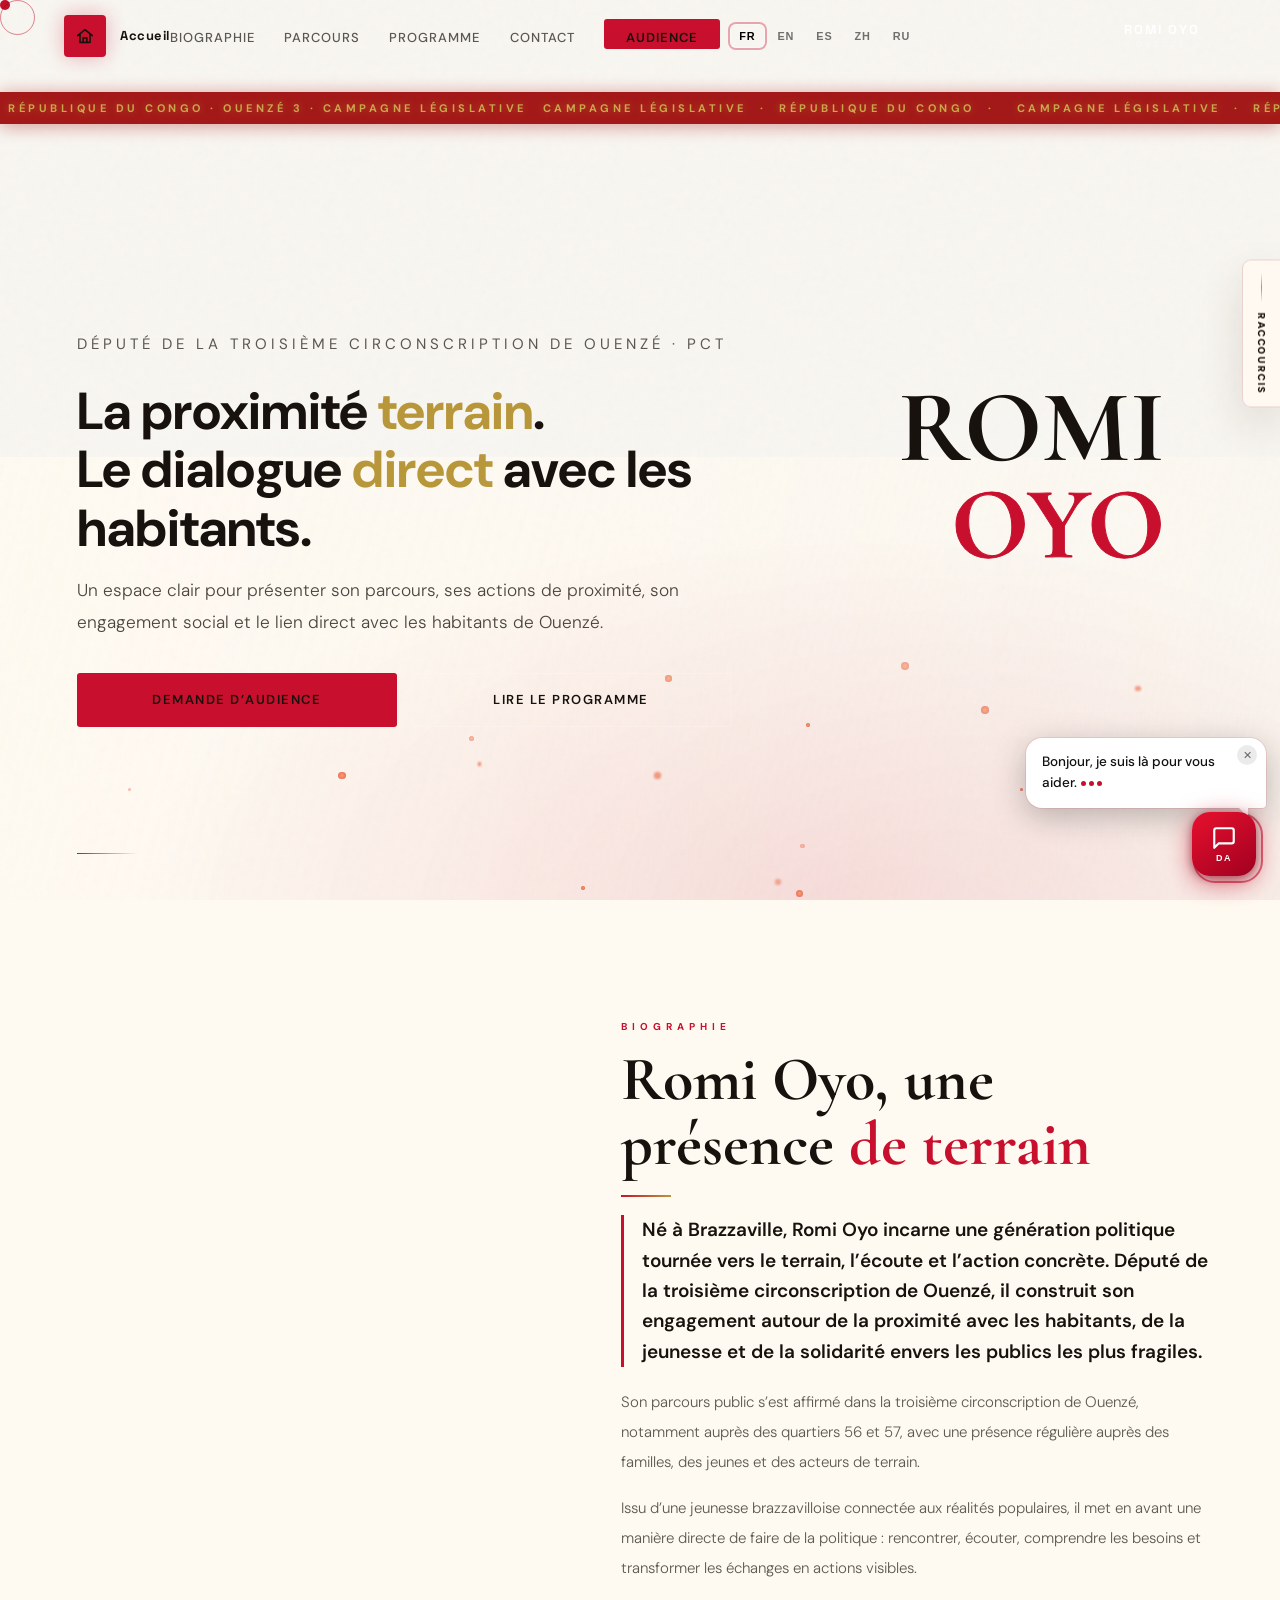
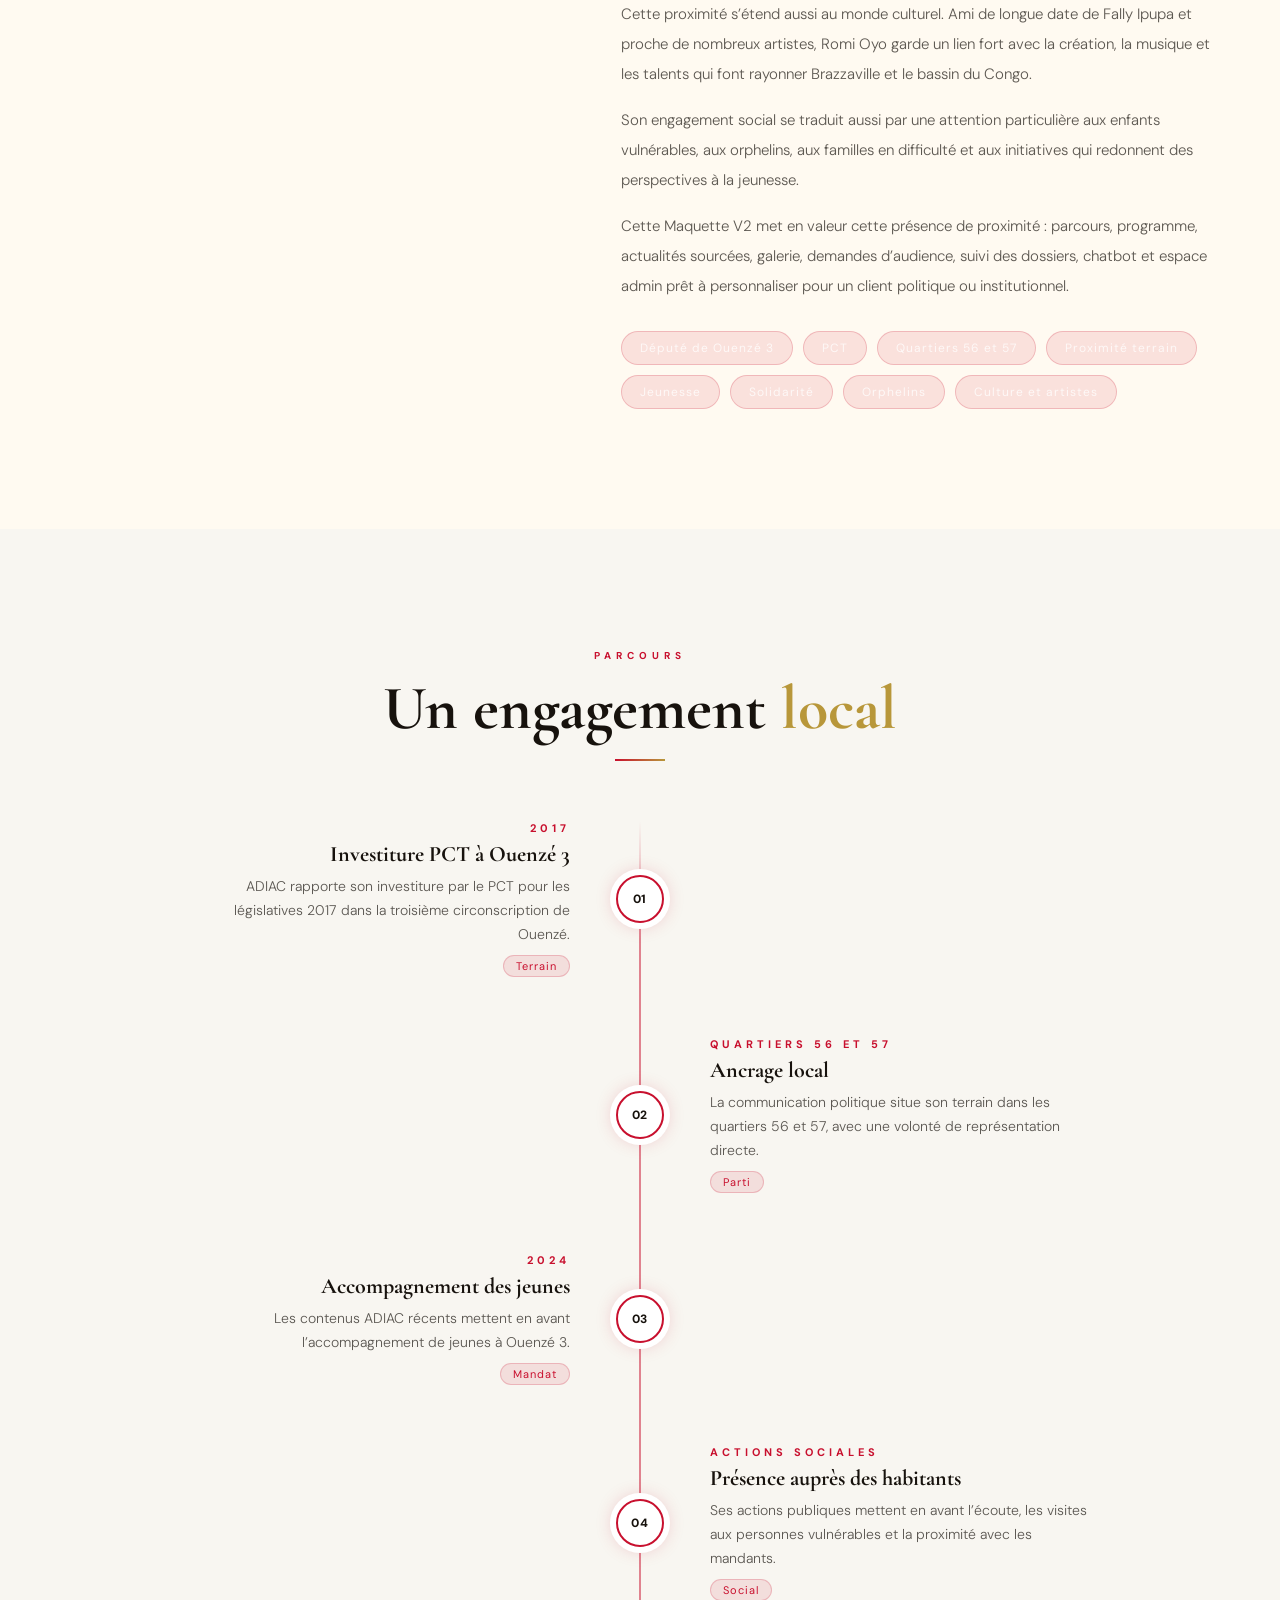
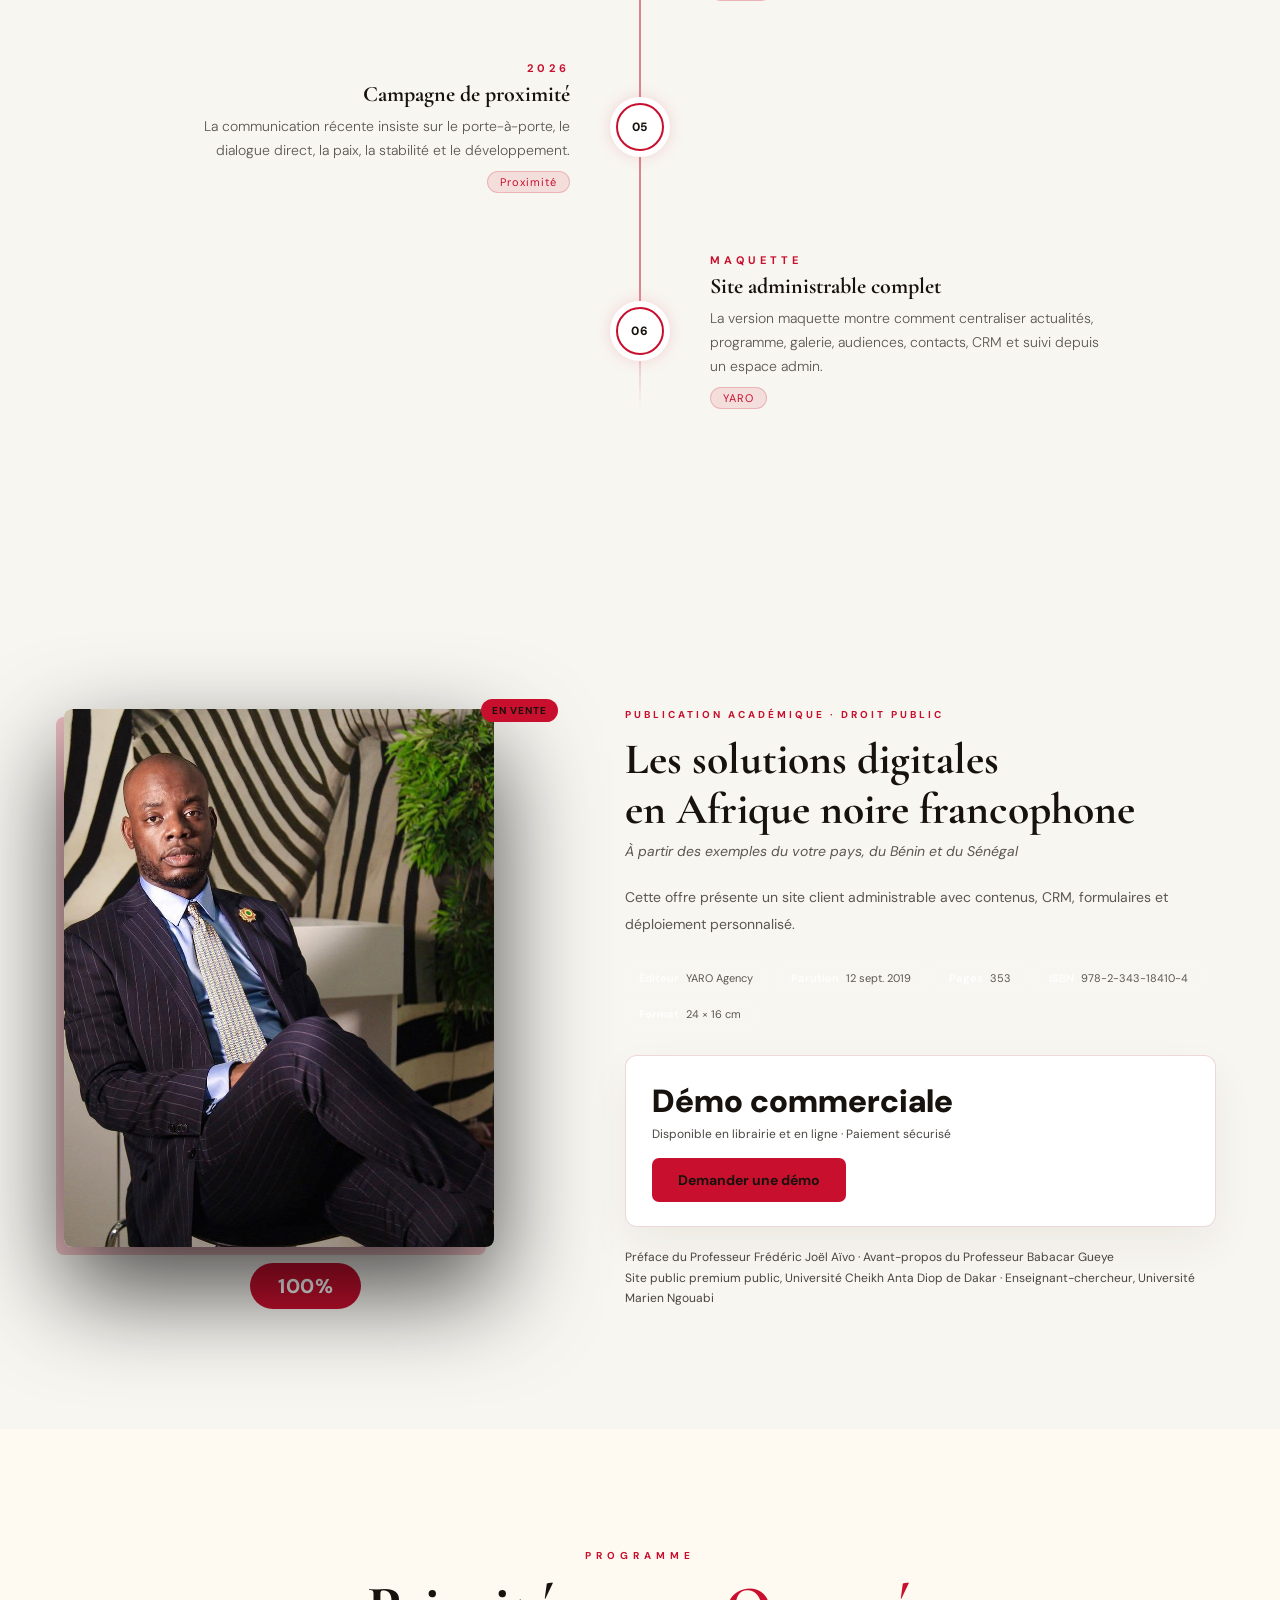
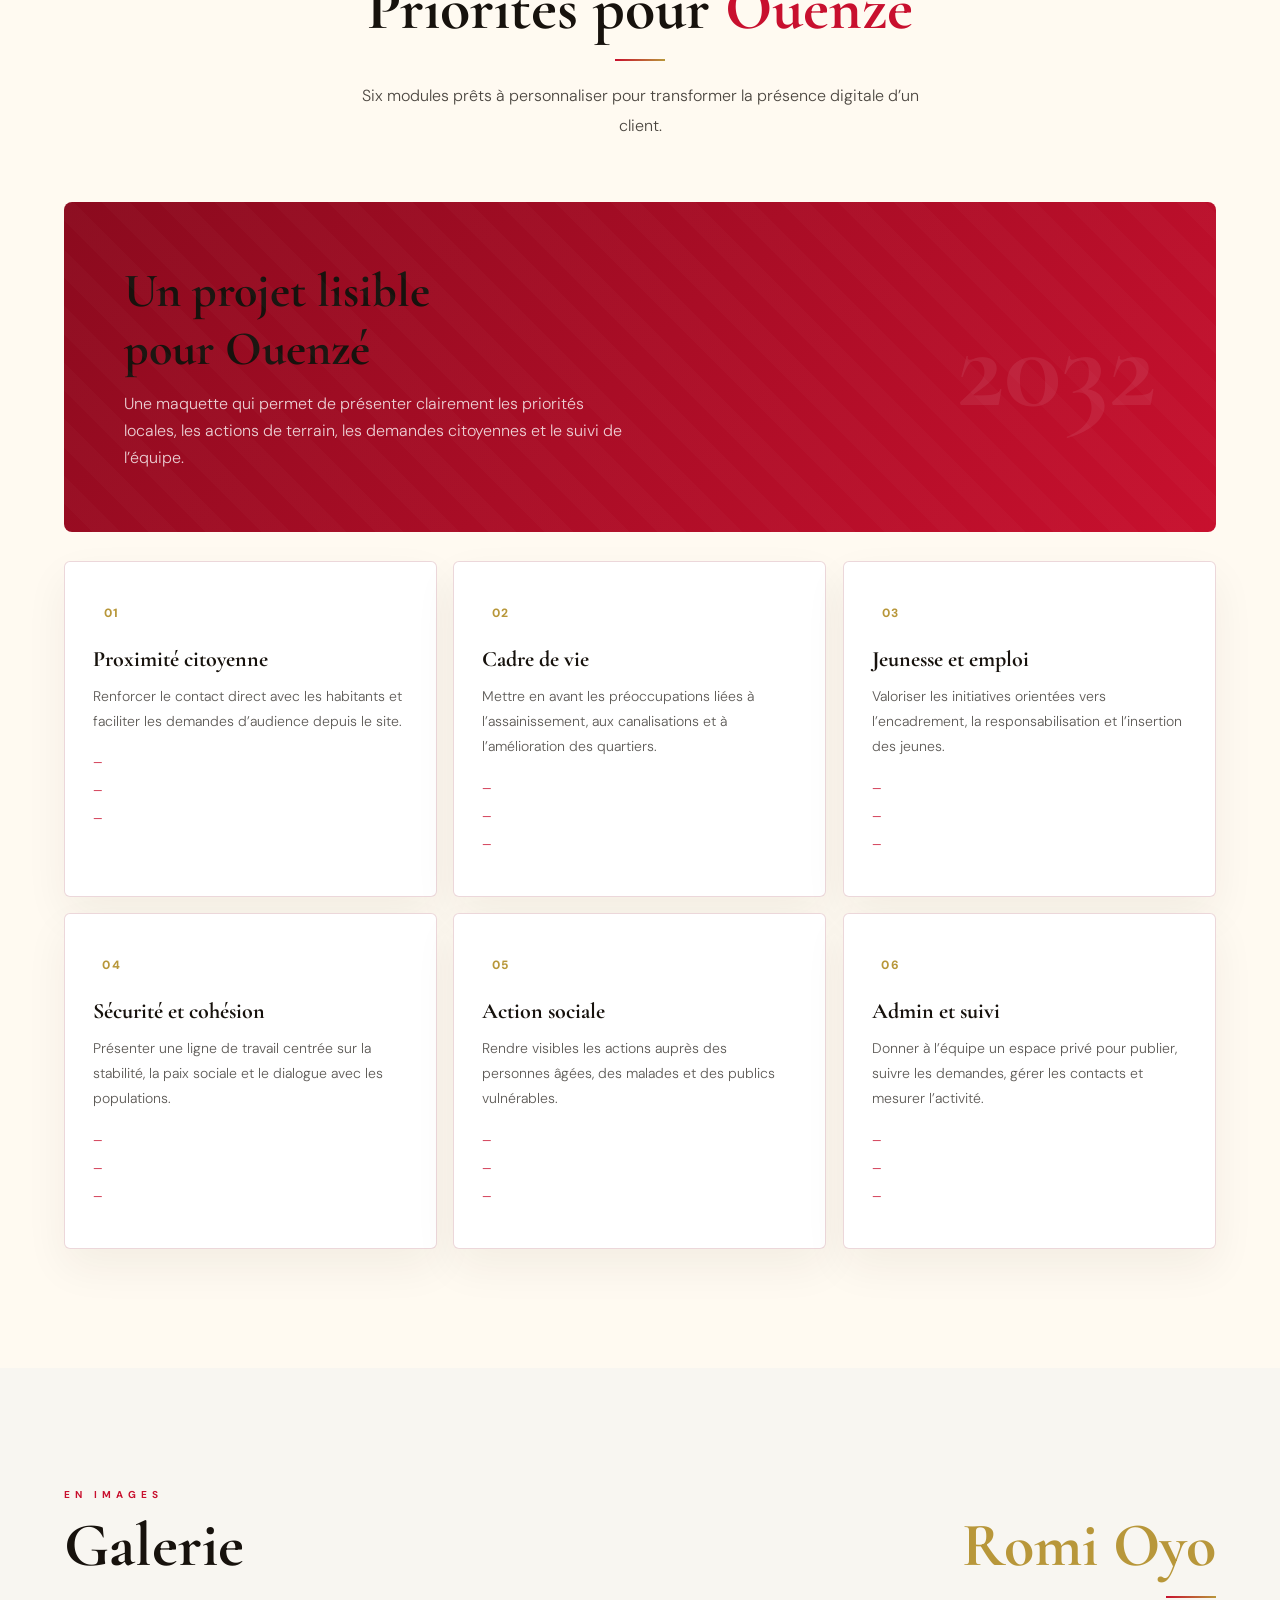
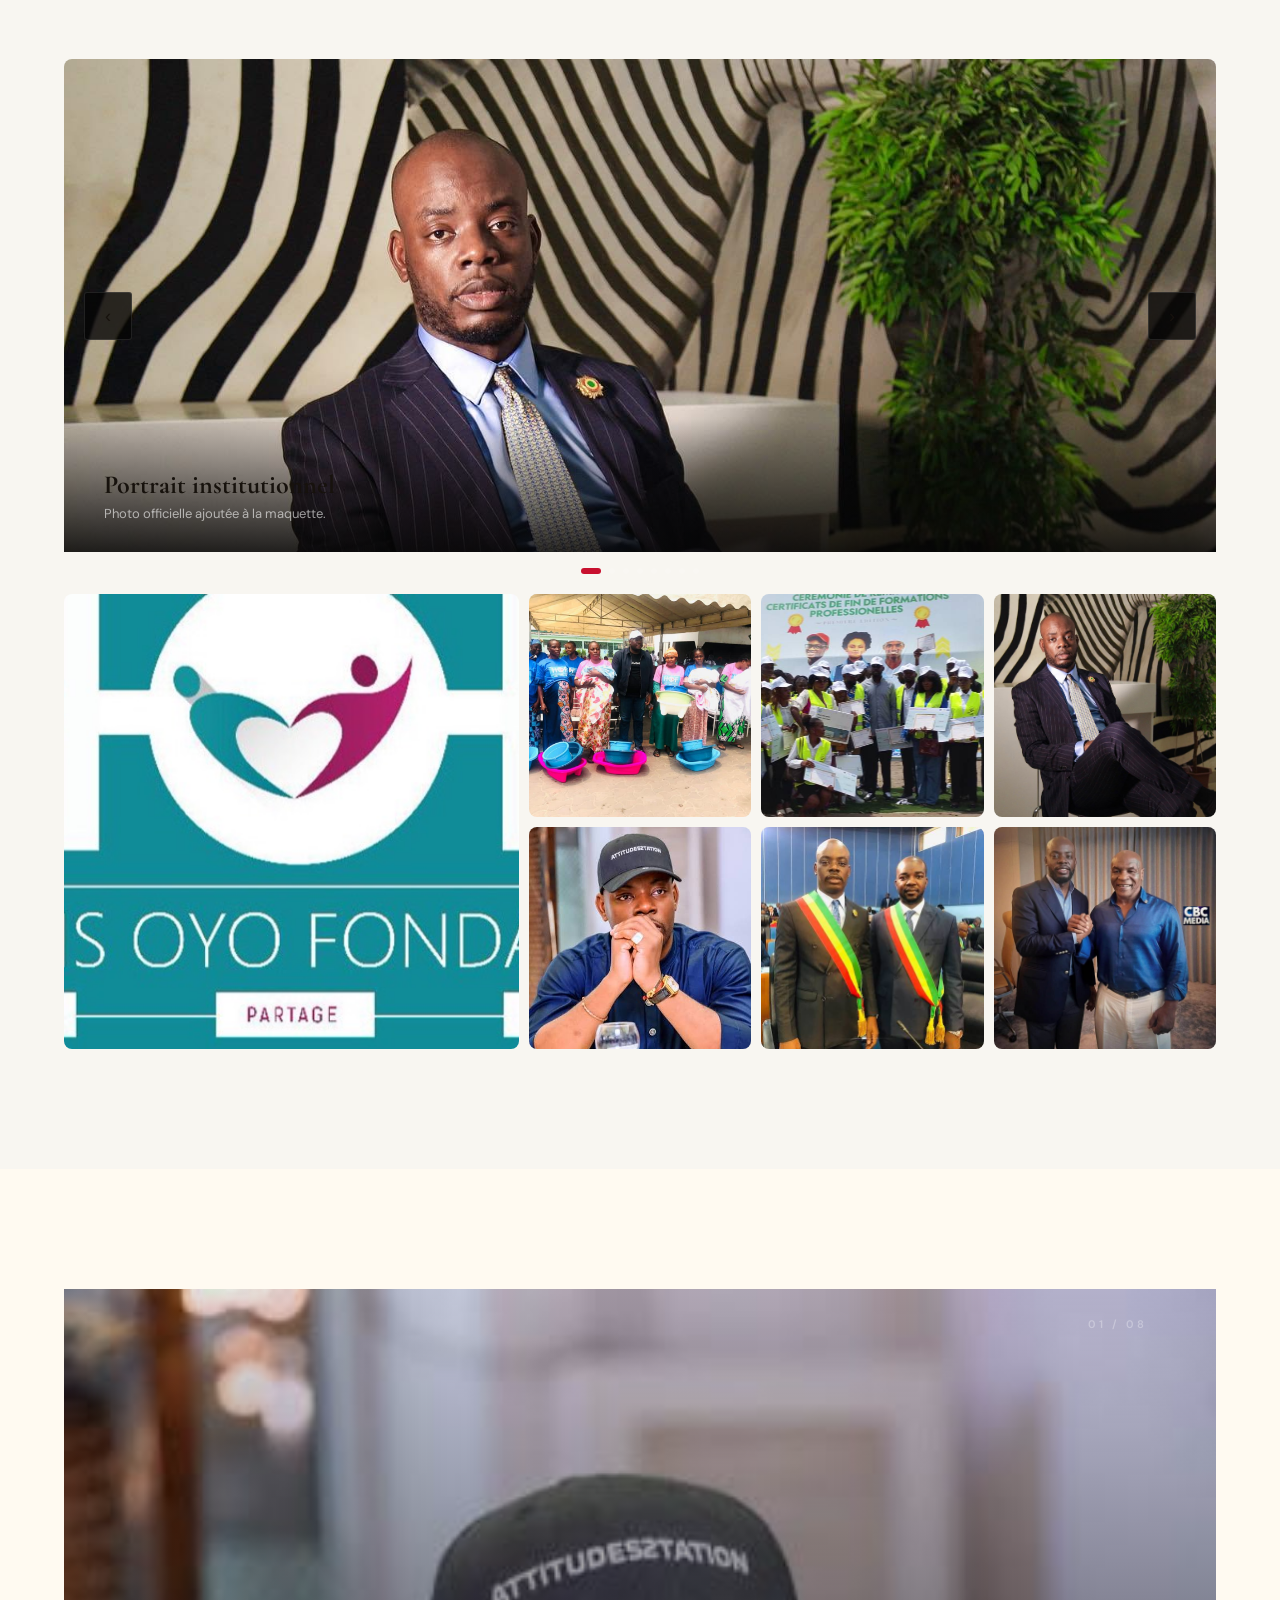
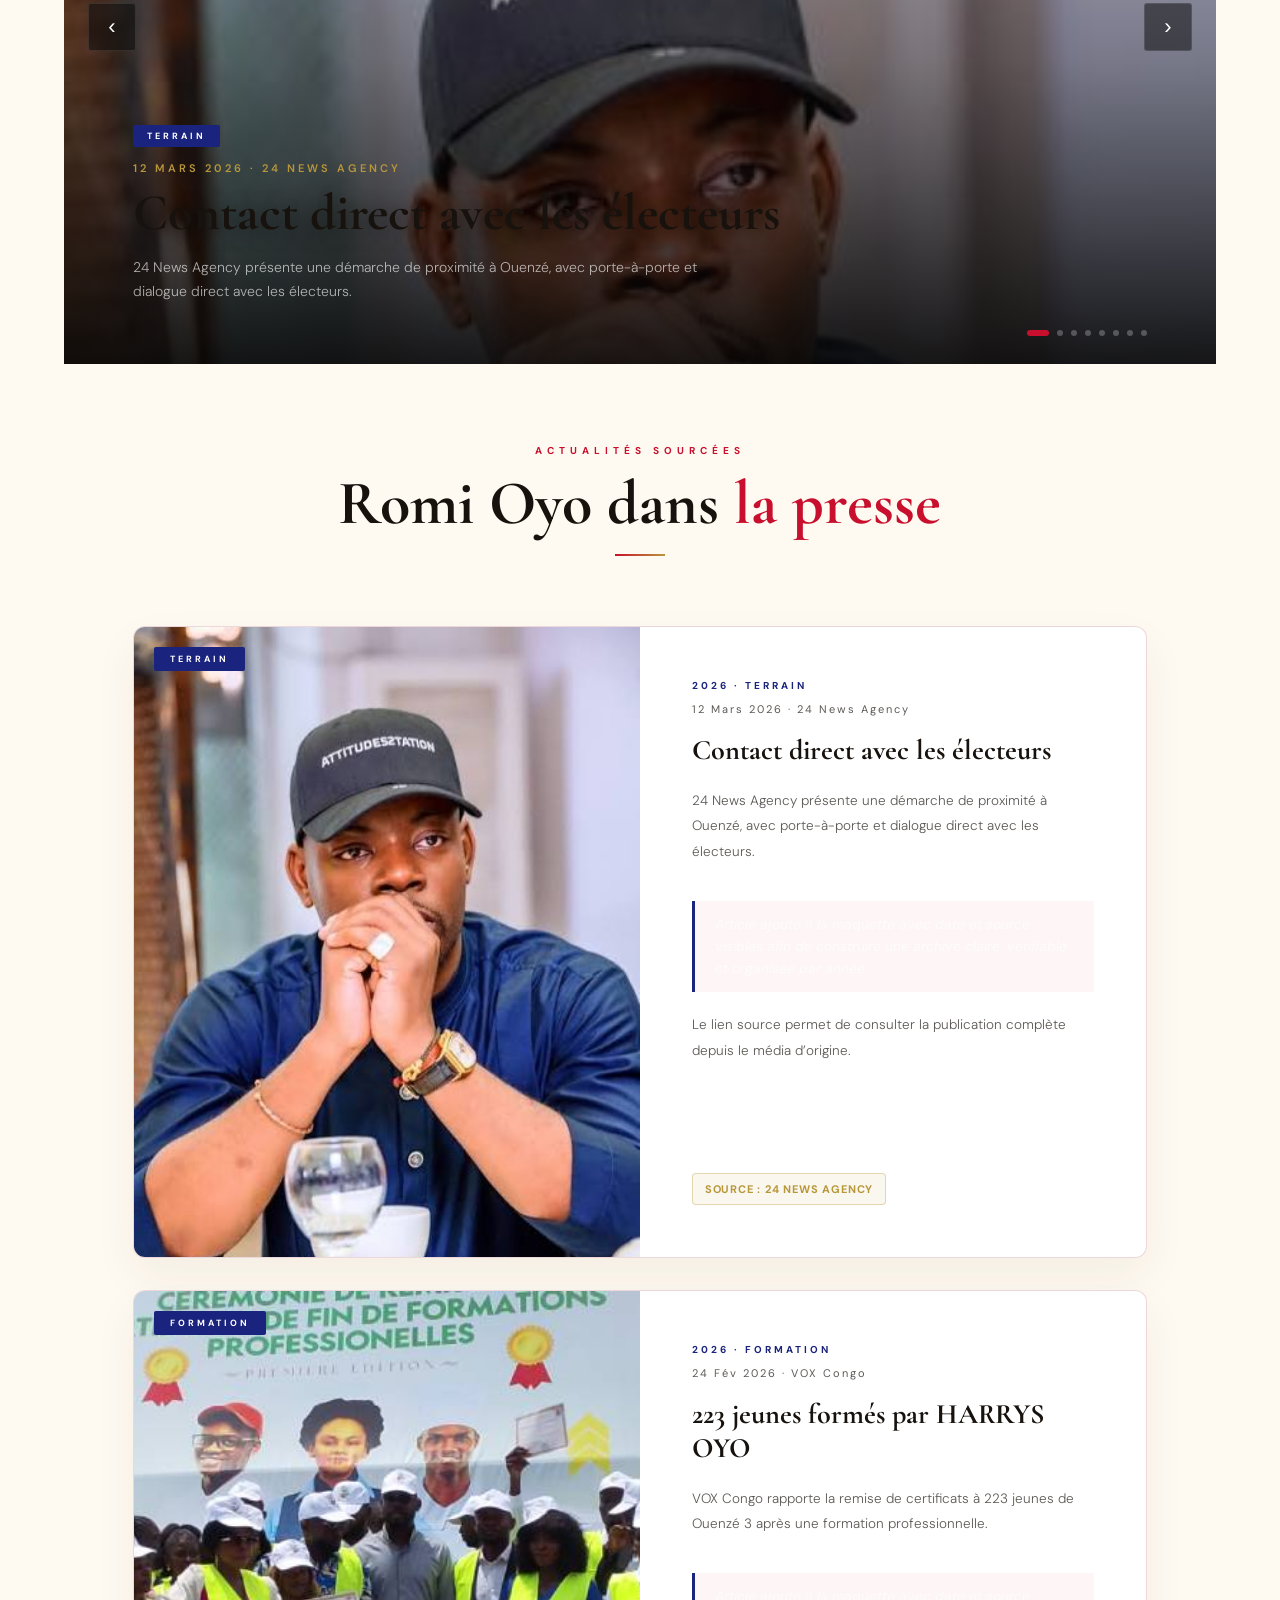
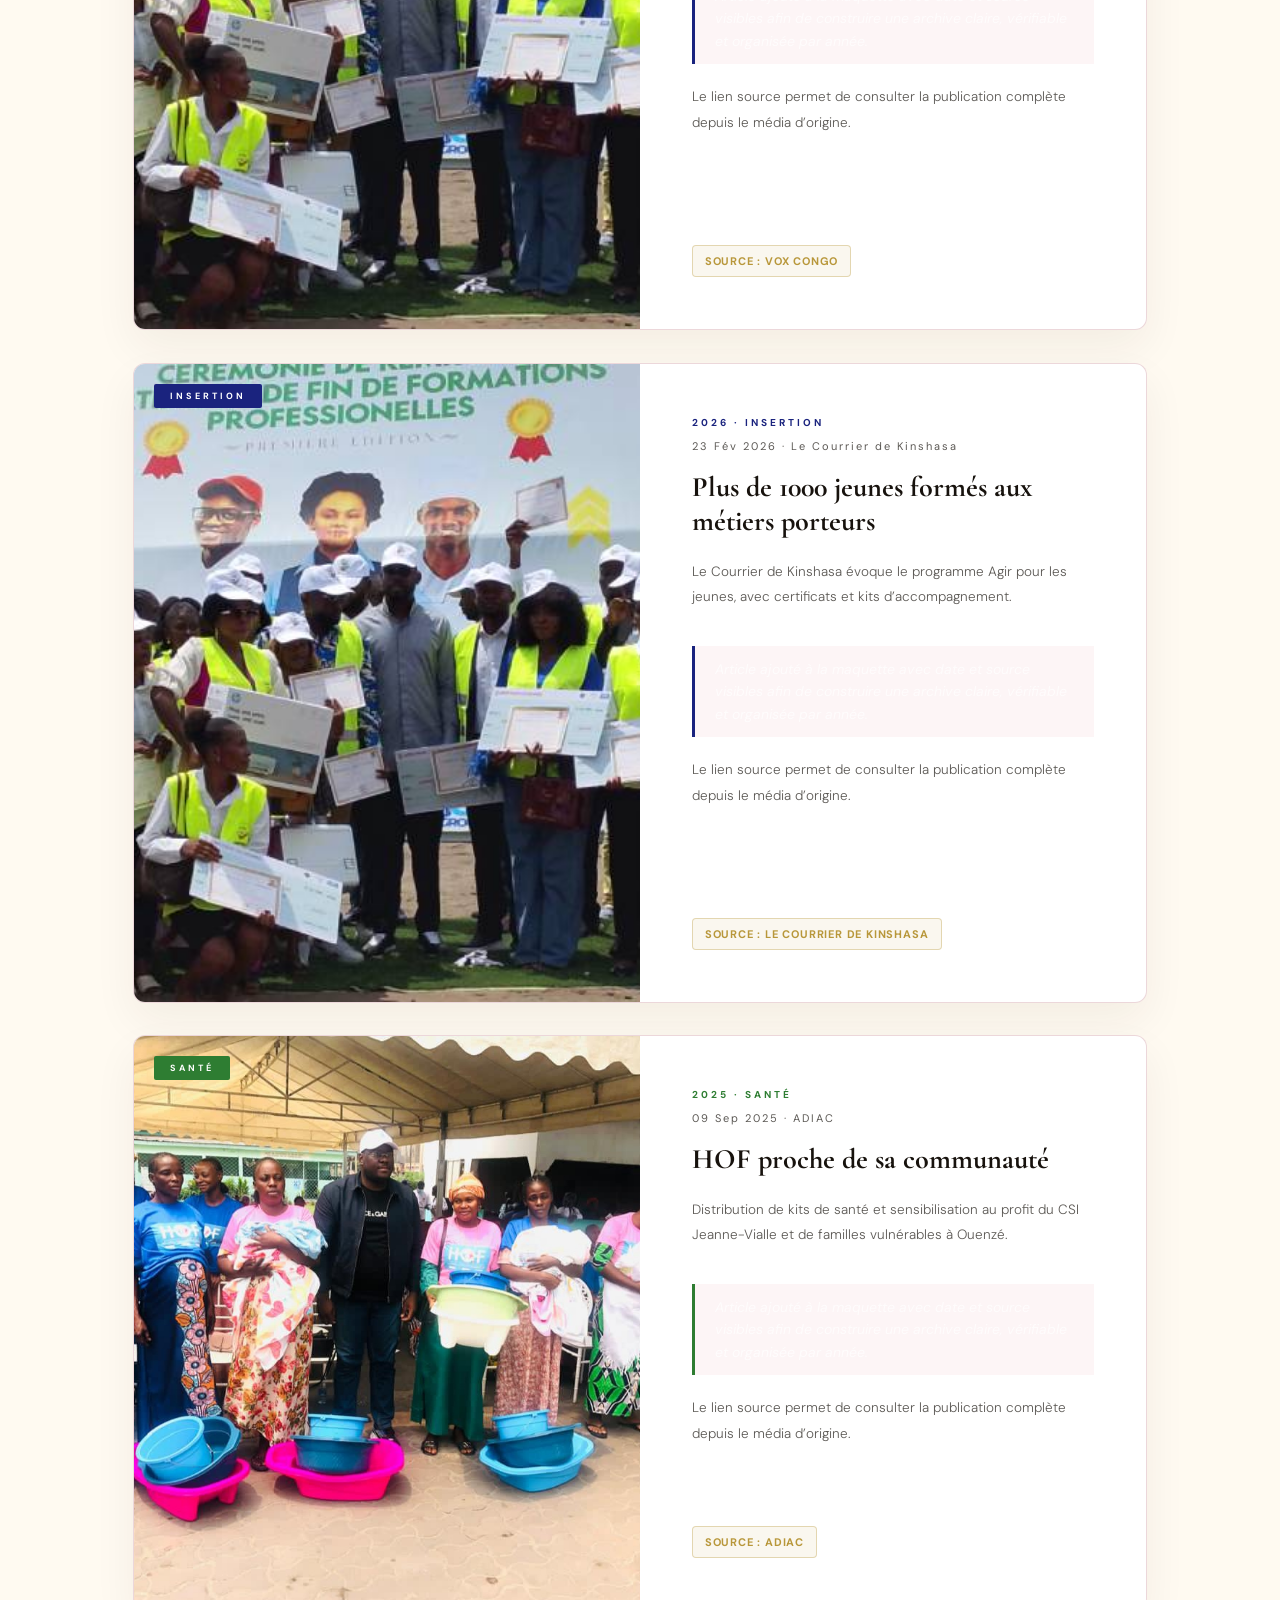
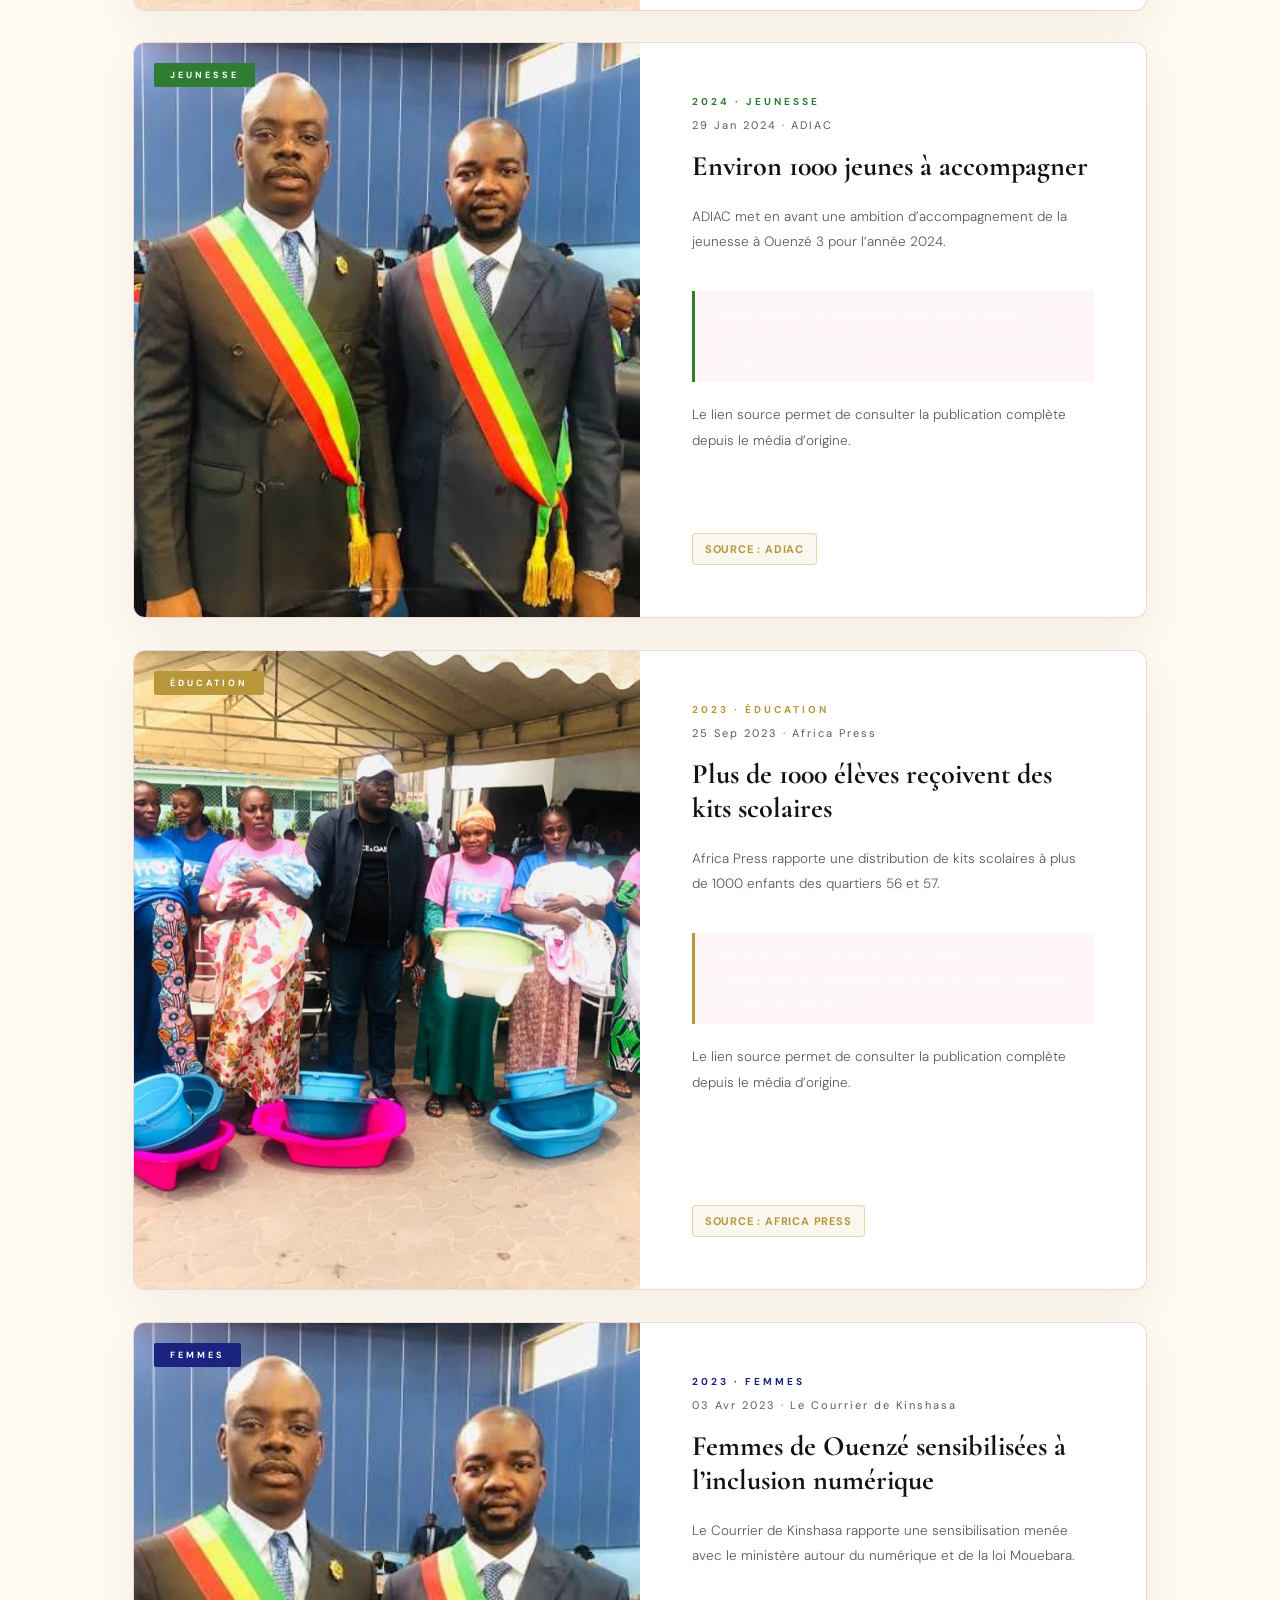
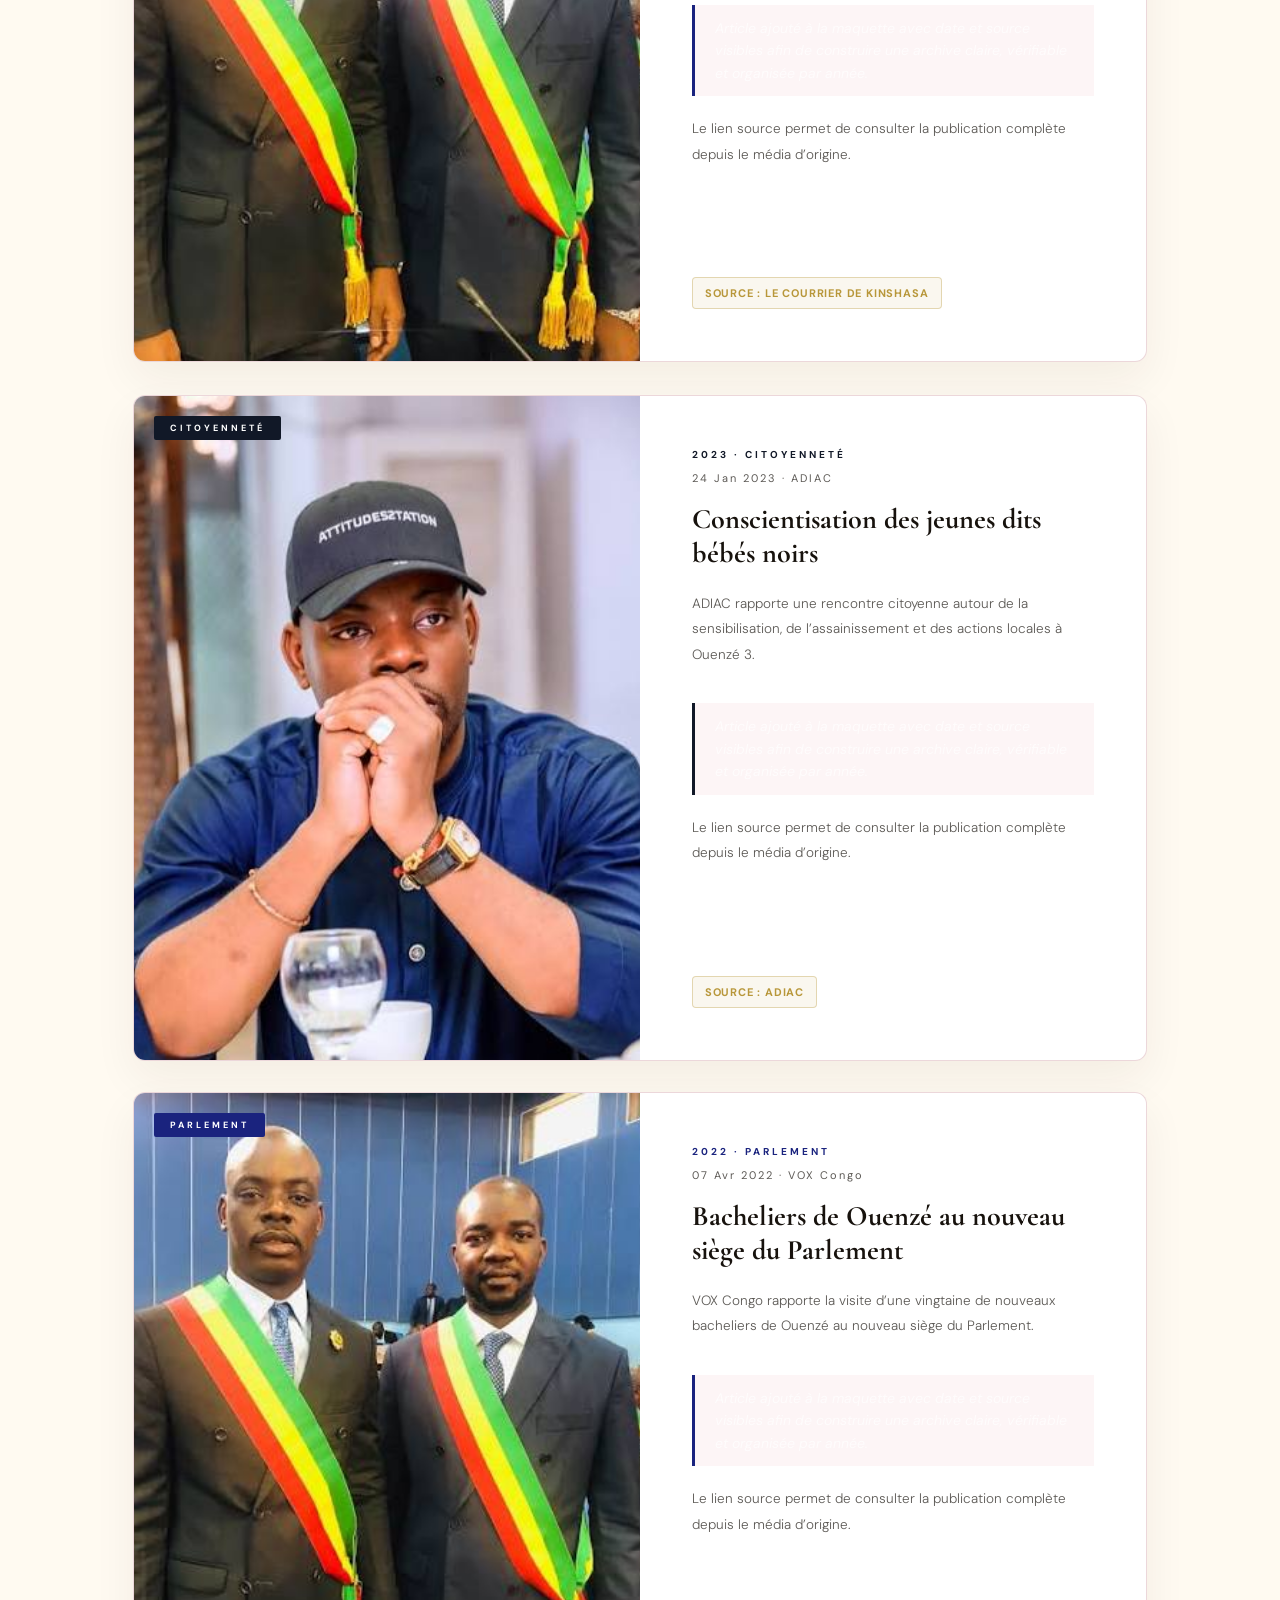
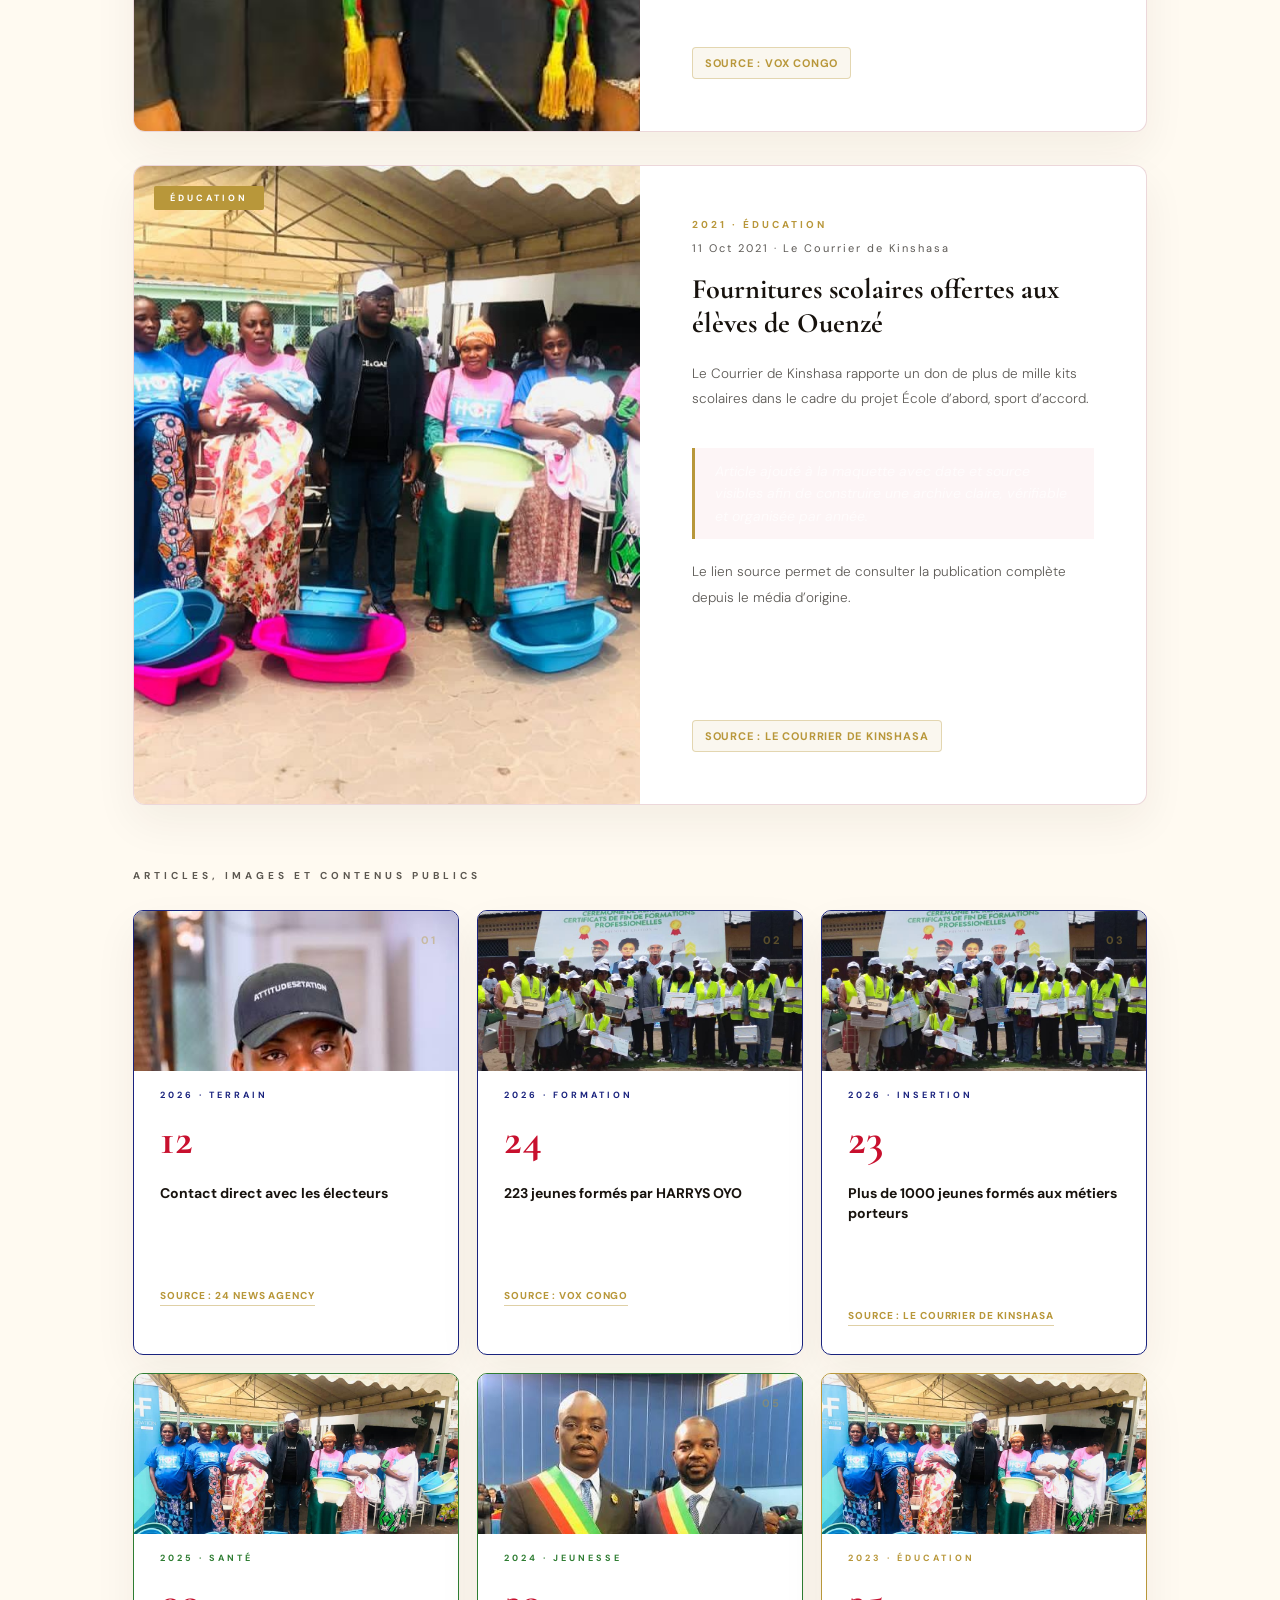
==== commit a42317e0: "Move video playlist to shortcut page" ====
--- a/index.html
+++ b/index.html
@@ -91,8 +91,8 @@
 <link rel="preconnect" href="https://fonts.googleapis.com">
 <link rel="preconnect" href="https://fonts.gstatic.com" crossorigin>
 <link href="https://fonts.googleapis.com/css2?family=Cormorant+Garamond:wght@400;600;700&family=DM+Sans:wght@300;400;500;600;700&family=Space+Grotesk:wght@700;800&display=swap" rel="stylesheet">
-<link rel="stylesheet" href="static/index.css?v=20260630-maquette-v2m">
-<link rel="stylesheet" href="static/mobile.css?v=20260630-maquette-v2m">
+<link rel="stylesheet" href="static/index.css?v=20260630-maquette-v2n">
+<link rel="stylesheet" href="static/mobile.css?v=20260630-maquette-v2n">
 <style>
 /* ── Sélecteur de langue ─────────────────────────────────── */
 .lang-switcher{display:flex;align-items:center;gap:4px;margin-left:10px}
@@ -105,7 +105,7 @@
 .lang-btn.lang-active{opacity:1;border-color:rgba(255,255,255,.35);background:rgba(255,255,255,.1);box-shadow:0 0 0 2px rgba(200,16,46,.35)}
 @media(max-width:900px){.lang-switcher{display:none}}
 </style>
-<script src="static/i18n.js?v=20260630-maquette-v2m"></script>
+<script src="static/i18n.js?v=20260630-maquette-v2n"></script>
 </head>
 <body>
 <a href="#hero" class="skip-link" style="position:absolute;top:-40px;left:0;background:var(--r);color:#fff;padding:8px 16px;z-index:9999;border-radius:0 0 6px 0;transition:top .2s" onfocus="this.style.top='0'" onblur="this.style.top='-40px'" data-i18n="skip.link">Aller au contenu principal</a>
@@ -386,6 +386,7 @@
         loading="lazy"></iframe>
     </div>
     <a class="video-source-link" id="main-video-source" href="https://www.youtube.com/watch?v=LNLeYavOczg" target="_blank" rel="noopener">Voir la vidéo sur YouTube</a>
+    <a class="video-source-link video-all-link" href="#videos">Voir toutes les vidéos</a>
     <div class="video-playlist" aria-label="Playlist vidéo Romi Oyo">
       <button class="video-card is-active" type="button" data-video-id="LNLeYavOczg" data-video-title="ROMI OYO APPELLE LES JEUNES DE OUENZÉ À VOTER EN FAVEUR DE DENIS SASSOU NGUESSO">
         <span class="video-rank">01</span>
@@ -441,6 +442,25 @@
   </div>
 </section>
 
+<section id="videos" data-route-section="videos">
+  <div class="video-inner rev">
+    <span class="stag">Médiathèque</span>
+    <h2 class="stitle">Toutes les <span class="r">vidéos</span></h2>
+    <div class="sline" style="margin:16px auto 0"></div>
+    <p class="ssub">Retrouvez les reportages, descentes de terrain, actions sociales et temps forts publics de Romi Oyo.</p>
+    <div class="video-frame-wrap youtube-frame">
+      <iframe
+        id="videos-player"
+        src="https://www.youtube-nocookie.com/embed/LNLeYavOczg?rel=0&modestbranding=1"
+        title="ROMI OYO APPELLE LES JEUNES DE OUENZÉ À VOTER EN FAVEUR DE DENIS SASSOU NGUESSO"
+        allow="accelerometer; clipboard-write; encrypted-media; gyroscope; picture-in-picture; web-share"
+        allowfullscreen
+        loading="lazy"></iframe>
+    </div>
+    <a class="video-source-link" id="videos-source" href="https://www.youtube.com/watch?v=LNLeYavOczg" target="_blank" rel="noopener">Voir la vidéo sur YouTube</a>
+  </div>
+</section>
+
 <section id="engagement" data-mob-tab="audience">
   <div class="eng-wrap">
     <div class="eng-left">
@@ -657,6 +677,7 @@
       <a class="side-drawer-action" href="#publication"><span class="side-action-mark" aria-hidden="true">01</span><span class="side-action-text">Publication</span></a>
       <a class="side-drawer-action" href="#galerie"><span class="side-action-mark" aria-hidden="true">02</span><span class="side-action-text">Galerie</span></a>
       <a class="side-drawer-action" href="#actu"><span class="side-action-mark" aria-hidden="true">03</span><span class="side-action-text">Actualités</span></a>
+      <a class="side-drawer-action" href="#videos"><span class="side-action-mark" aria-hidden="true">04</span><span class="side-action-text">Vidéos</span></a>
     </div>
   </div>
 </aside>
@@ -686,11 +707,11 @@
 </nav>
 
 <script data-cfasync="false" src="/cdn-cgi/scripts/5c5dd728/cloudflare-static/email-decode.min.js"></script>
-<script src="static/i18n-data.en.js?v=20260630-maquette-v2m"></script>
-<script src="static/i18n-data.es.js?v=20260630-maquette-v2m"></script>
-<script src="static/i18n-data.zh.js?v=20260630-maquette-v2m"></script>
-<script src="static/i18n-data.ru.js?v=20260630-maquette-v2m"></script>
-<script src="static/index.js?v=20260630-maquette-v2m" defer></script>
+<script src="static/i18n-data.en.js?v=20260630-maquette-v2n"></script>
+<script src="static/i18n-data.es.js?v=20260630-maquette-v2n"></script>
+<script src="static/i18n-data.zh.js?v=20260630-maquette-v2n"></script>
+<script src="static/i18n-data.ru.js?v=20260630-maquette-v2n"></script>
+<script src="static/index.js?v=20260630-maquette-v2n" defer></script>
 
 <!-- ══ MODALES LÉGALES ══════════════════════════════════════════════ -->
 
@@ -827,7 +848,7 @@
 </div>
 
 <!-- ── CHATBOT WIDGET ────────────────────────────────────── -->
-<link rel="stylesheet" href="static/chat.css?v=20260630-maquette-v2m">
+<link rel="stylesheet" href="static/chat.css?v=20260630-maquette-v2n">
 
 <div class="chat-bubble" id="chatBubble" onclick="document.getElementById('chatBubble').classList.remove('visible');toggleChat()">
   Bonjour, je suis là pour vous aider.<span class="bubble-dots"><span></span><span></span><span></span></span>
@@ -866,7 +887,7 @@
   </div>
 </div>
 
-<script src="static/chat.js?v=20260630-maquette-v2m" defer></script>
+<script src="static/chat.js?v=20260630-maquette-v2n" defer></script>
 
 <style>
 /* ── ANTI-SCROLL HORIZONTAL ────────────────────────── */
--- a/static/index.css
+++ b/static/index.css
@@ -199,7 +199,8 @@
 body.route-page-active [data-route-section]{display:none!important}
 body.route-page-publication [data-route-section="publication"],
 body.route-page-galerie [data-route-section="galerie"],
-body.route-page-actu [data-route-section="actu"]{display:block!important}
+body.route-page-actu [data-route-section="actu"],
+body.route-page-videos [data-route-section="videos"]{display:block!important}
 body.route-page-active [data-route-section]{padding-top:120px}
 
 /* Panneau latéral */
@@ -221,6 +222,7 @@
 .side-drawer.open .side-drawer-action:nth-child(3){transition-delay:.10s}
 .side-drawer.open .side-drawer-action:nth-child(4){transition-delay:.13s}
 .side-drawer.open .side-drawer-action:nth-child(5){transition-delay:.16s}
+.side-drawer.open .side-drawer-action:nth-child(6){transition-delay:.19s}
 .side-drawer-action:hover,.side-drawer-action:focus-visible{transform:translateX(-4px);background:rgba(200,16,46,.16);border-color:rgba(200,16,46,.5);color:#fff;outline:none}
 .side-action-mark{width:30px;height:30px;display:flex;align-items:center;justify-content:center;border-radius:50%;background:rgba(184,151,58,.12);border:1px solid rgba(184,151,58,.28);color:var(--g);font-size:10px;font-weight:900;letter-spacing:.04em}
 .side-theme-mark{background:var(--g);box-shadow:0 0 0 4px rgba(184,151,58,.12),0 0 18px rgba(184,151,58,.42)}
@@ -228,7 +230,8 @@
 .side-action-text{text-align:left}.side-action-code{min-width:30px;height:24px;display:flex;align-items:center;justify-content:center;border-radius:999px;background:rgba(6,6,6,.38);border:1px solid rgba(255,255,255,.12);color:#fff;font-size:10px;font-weight:900}
 body.route-page-publication .side-drawer-action[href="#publication"],
 body.route-page-galerie .side-drawer-action[href="#galerie"],
-body.route-page-actu .side-drawer-action[href="#actu"]{background:var(--r);border-color:var(--r);color:#fff}
+body.route-page-actu .side-drawer-action[href="#actu"],
+body.route-page-videos .side-drawer-action[href="#videos"]{background:var(--r);border-color:var(--r);color:#fff}
 
 /* Mode jour lisible */
 body.theme-light .cursor{mix-blend-mode:multiply}
@@ -634,7 +637,8 @@
 @media(max-width:900px){.pub-wrap{grid-template-columns:1fr;gap:32px}.pub-book{flex-direction:column;gap:16px;align-items:center;margin-bottom:4px}.pub-cover-img{width:min(360px,88vw);aspect-ratio:4/5}.pub-cover-css{width:140px}.pub-price-badge{font-size:16px;padding:7px 18px}.pub-info{text-align:left}.pub-buy-btns .pub-btn-primary,.pub-buy-btns .pub-btn-ext{justify-content:center;flex:1 1 190px}}
 @media(max-width:600px){.pub-price-badge{display:none}.pub-info{display:flex;flex-direction:column}.pub-buy-block{order:-1}}
 /* ── SECTION VIDÉO ── */
-#video-section{padding:100px 6%;background:var(--n);text-align:center}
+#video-section,#videos{padding:100px 6%;background:var(--n);text-align:center}
+#videos{display:none}
 .video-inner{max-width:1040px;margin:0 auto}
 .video-inner .stag{margin-bottom:14px;display:inline-block}
 .video-inner .stitle{margin-bottom:10px}
@@ -644,6 +648,7 @@
 .video-frame-wrap.youtube-frame{aspect-ratio:16/9}
 .video-source-link{display:inline-flex;margin-top:18px;padding:10px 14px;border:1px solid rgba(184,151,58,.35);border-radius:4px;color:var(--gold);font-size:11px;font-weight:800;letter-spacing:.9px;text-transform:uppercase;text-decoration:none;background:rgba(184,151,58,.08);transition:transform .25s ease,border-color .25s ease}
 .video-source-link:hover{transform:translateY(-1px);border-color:rgba(184,151,58,.65)}
+#video-section .video-playlist{display:none}
 .video-playlist{display:grid;grid-template-columns:repeat(2,minmax(0,1fr));gap:12px;margin-top:28px;text-align:left}
 .video-card{appearance:none;border:1px solid rgba(255,255,255,.09);background:linear-gradient(135deg,rgba(255,255,255,.06),rgba(255,255,255,.025));color:var(--w);border-radius:10px;padding:16px 16px 15px;display:grid;grid-template-columns:auto 1fr;grid-template-areas:"rank title" "rank meta";column-gap:14px;align-items:center;min-height:92px;text-align:left;font-family:inherit;cursor:pointer;transition:transform .24s ease,border-color .24s ease,background .24s ease,box-shadow .24s ease}
 .video-card:hover,.video-card:focus-visible{transform:translateY(-2px);border-color:rgba(184,151,58,.45);background:linear-gradient(135deg,rgba(184,151,58,.13),rgba(255,255,255,.035));outline:none}
@@ -668,7 +673,7 @@
 .nl-sub{font-size:11px;color:rgba(255,255,255,.2)}
 .nl-ok{display:none;color:#2ecc71;font-size:14px;font-weight:600;margin-top:12px}
 @media(max-width:600px){.nl-form{flex-direction:column}.nl-form button{width:100%}}
-@media(max-width:768px){#video-section{padding:70px 4%}}
+@media(max-width:768px){#video-section,#videos{padding:70px 4%}}
 
 .tracking-result{margin-top:18px;padding:18px;border:1px solid rgba(184,151,58,.35);background:rgba(184,151,58,.08);border-radius:8px}
 .tracking-result-title{font-size:11px;font-weight:800;letter-spacing:1.6px;text-transform:uppercase;color:rgba(255,255,255,.55);margin-bottom:8px}
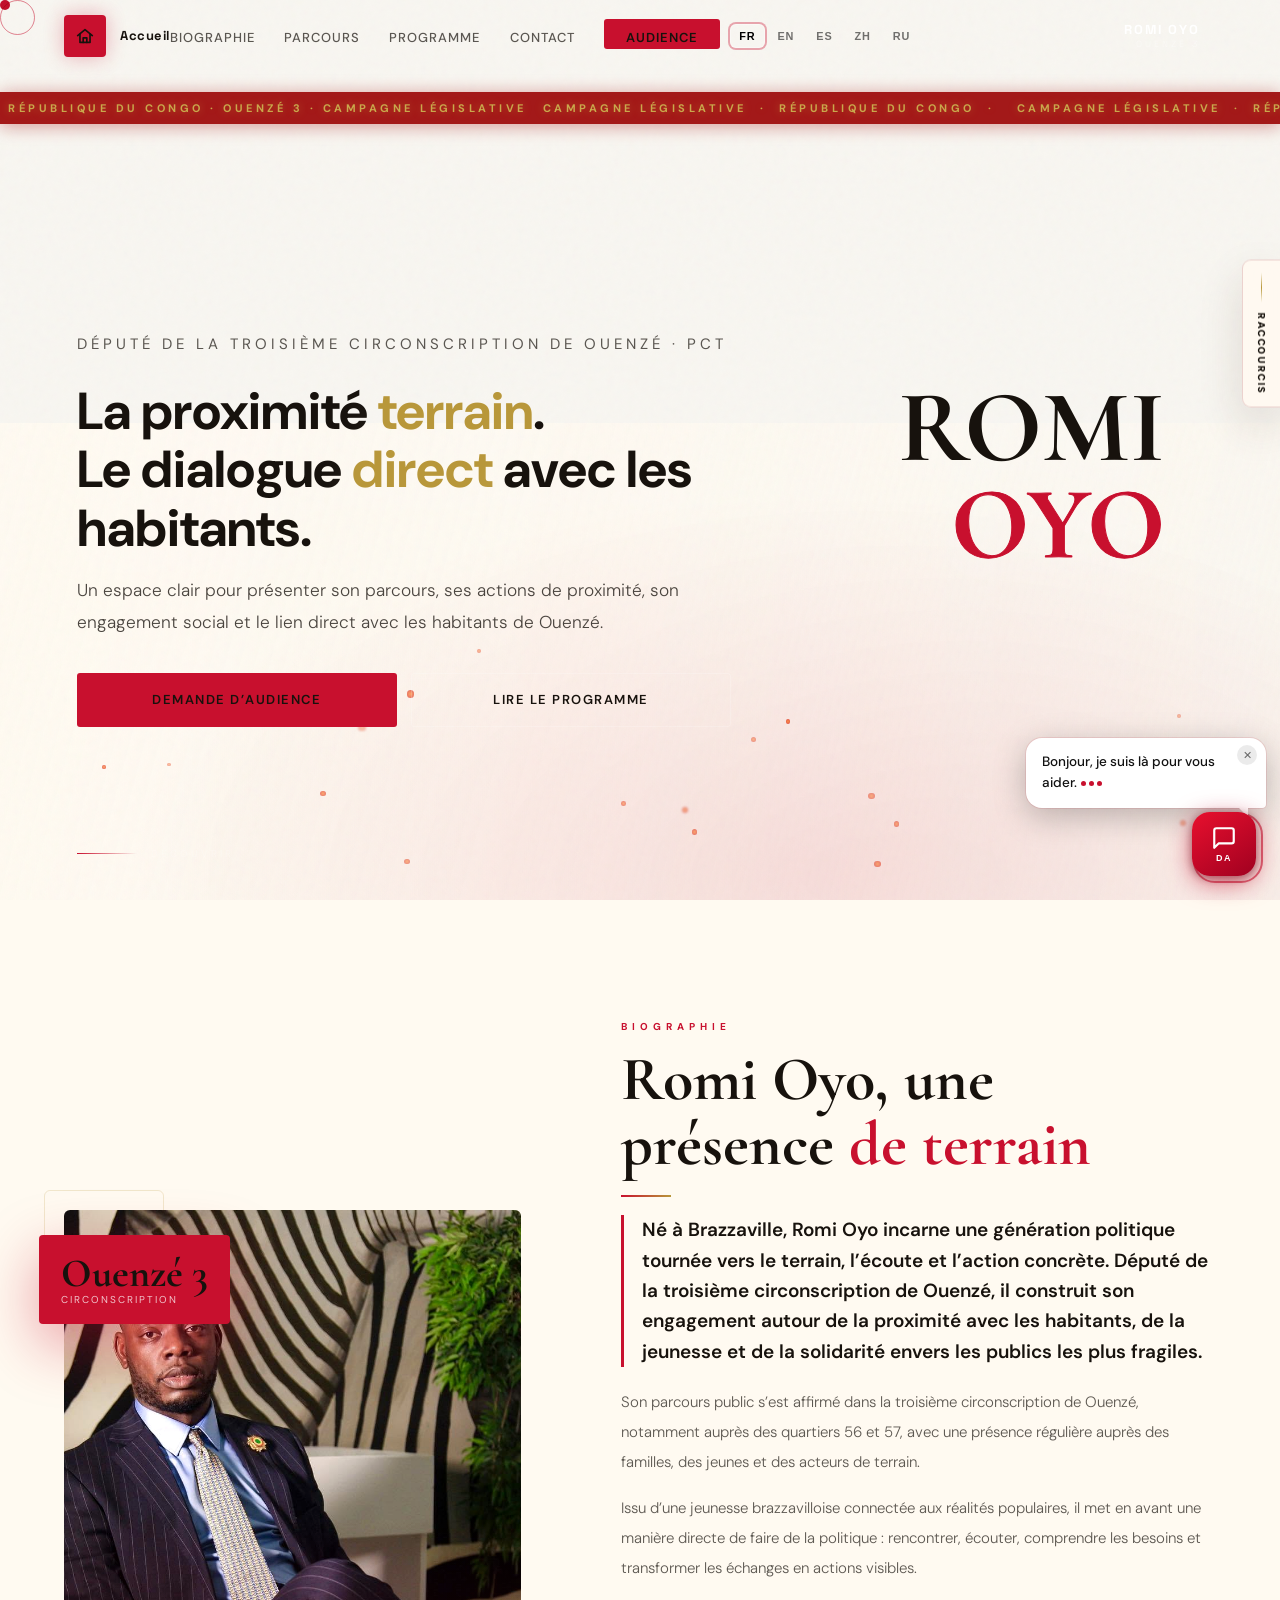
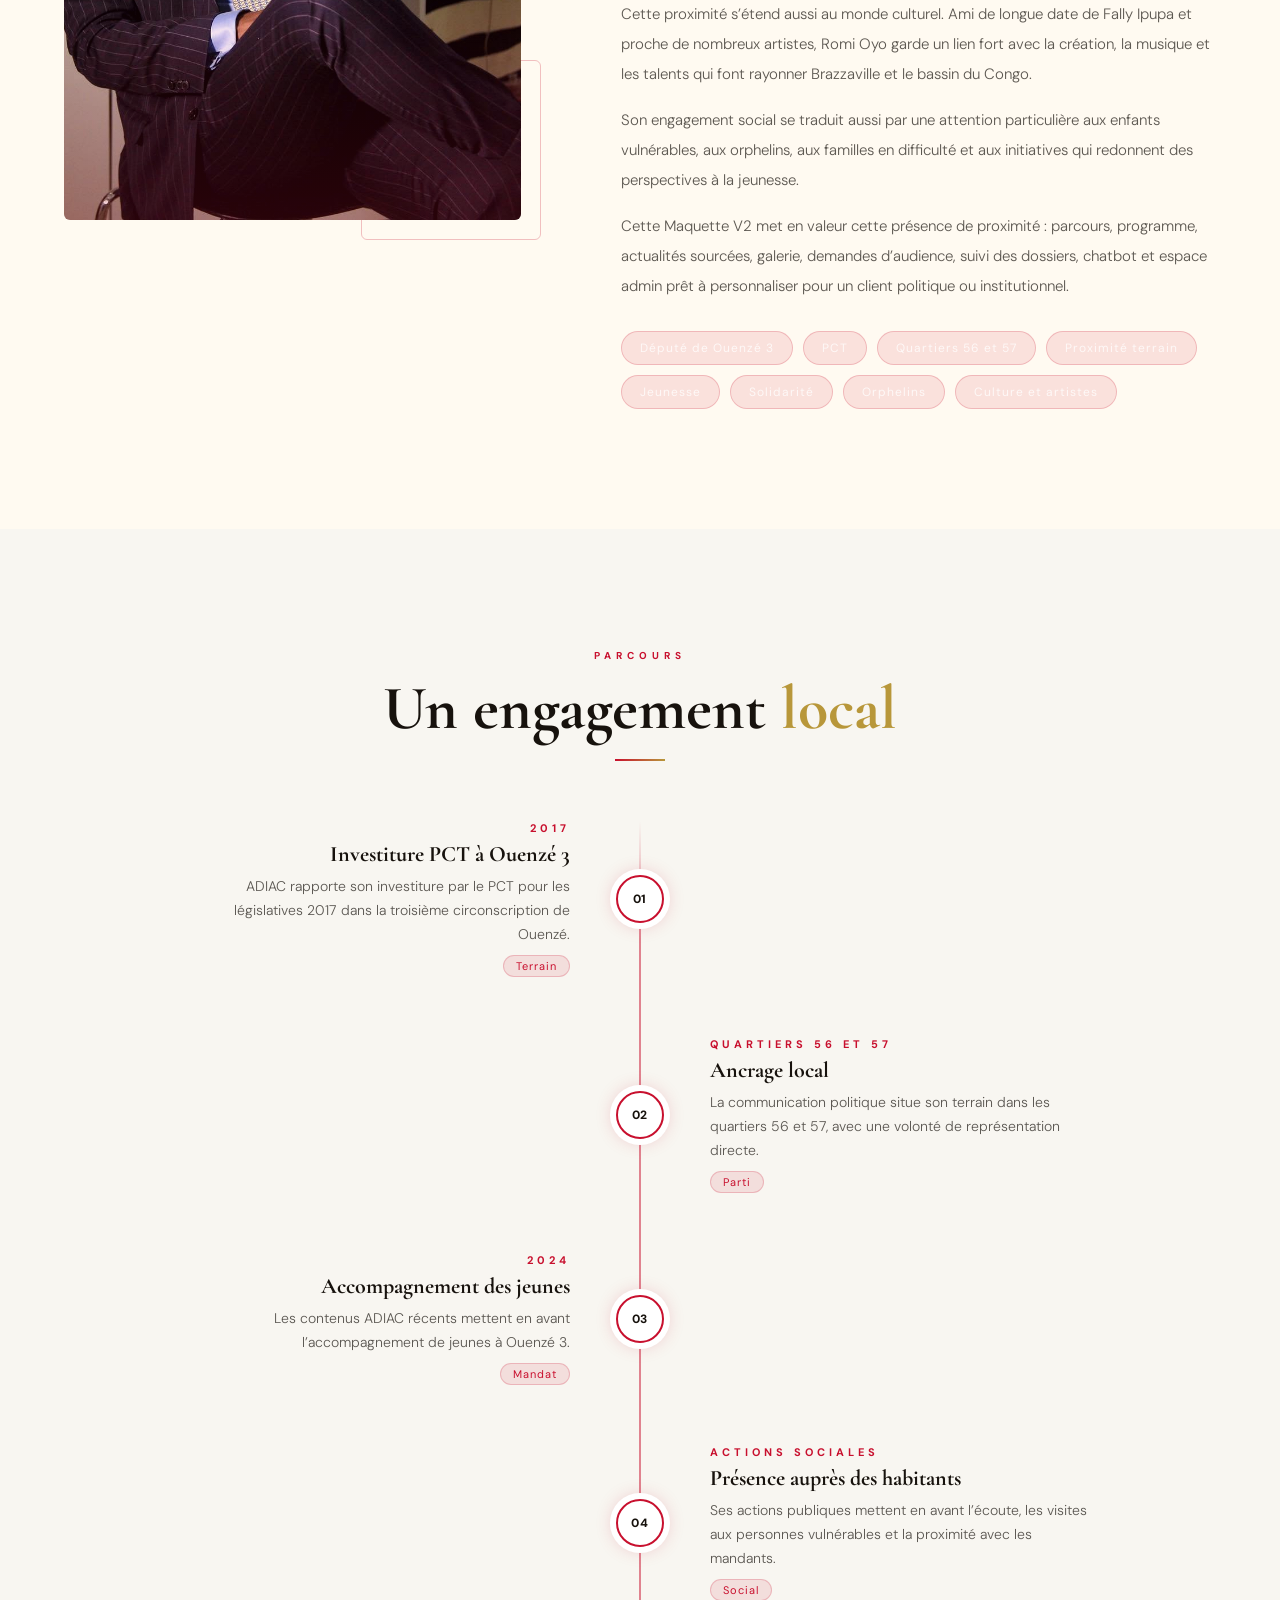
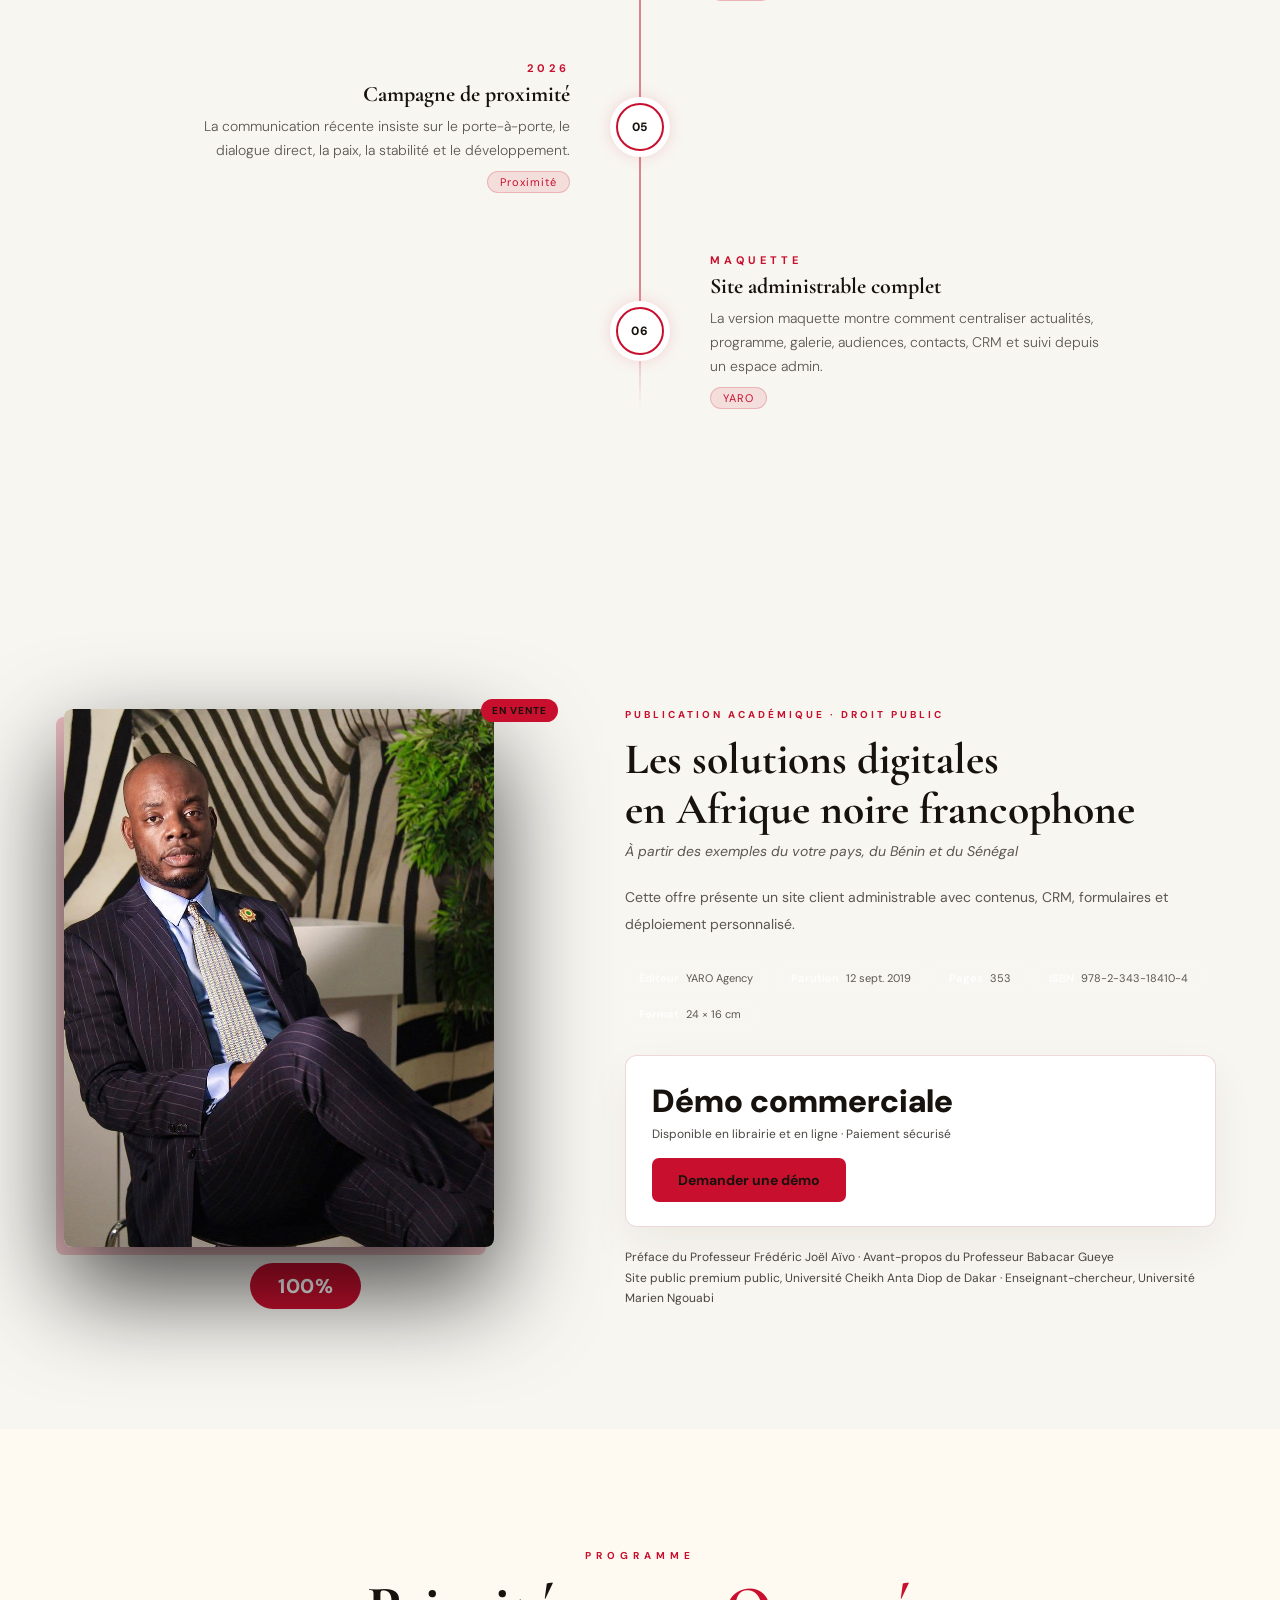
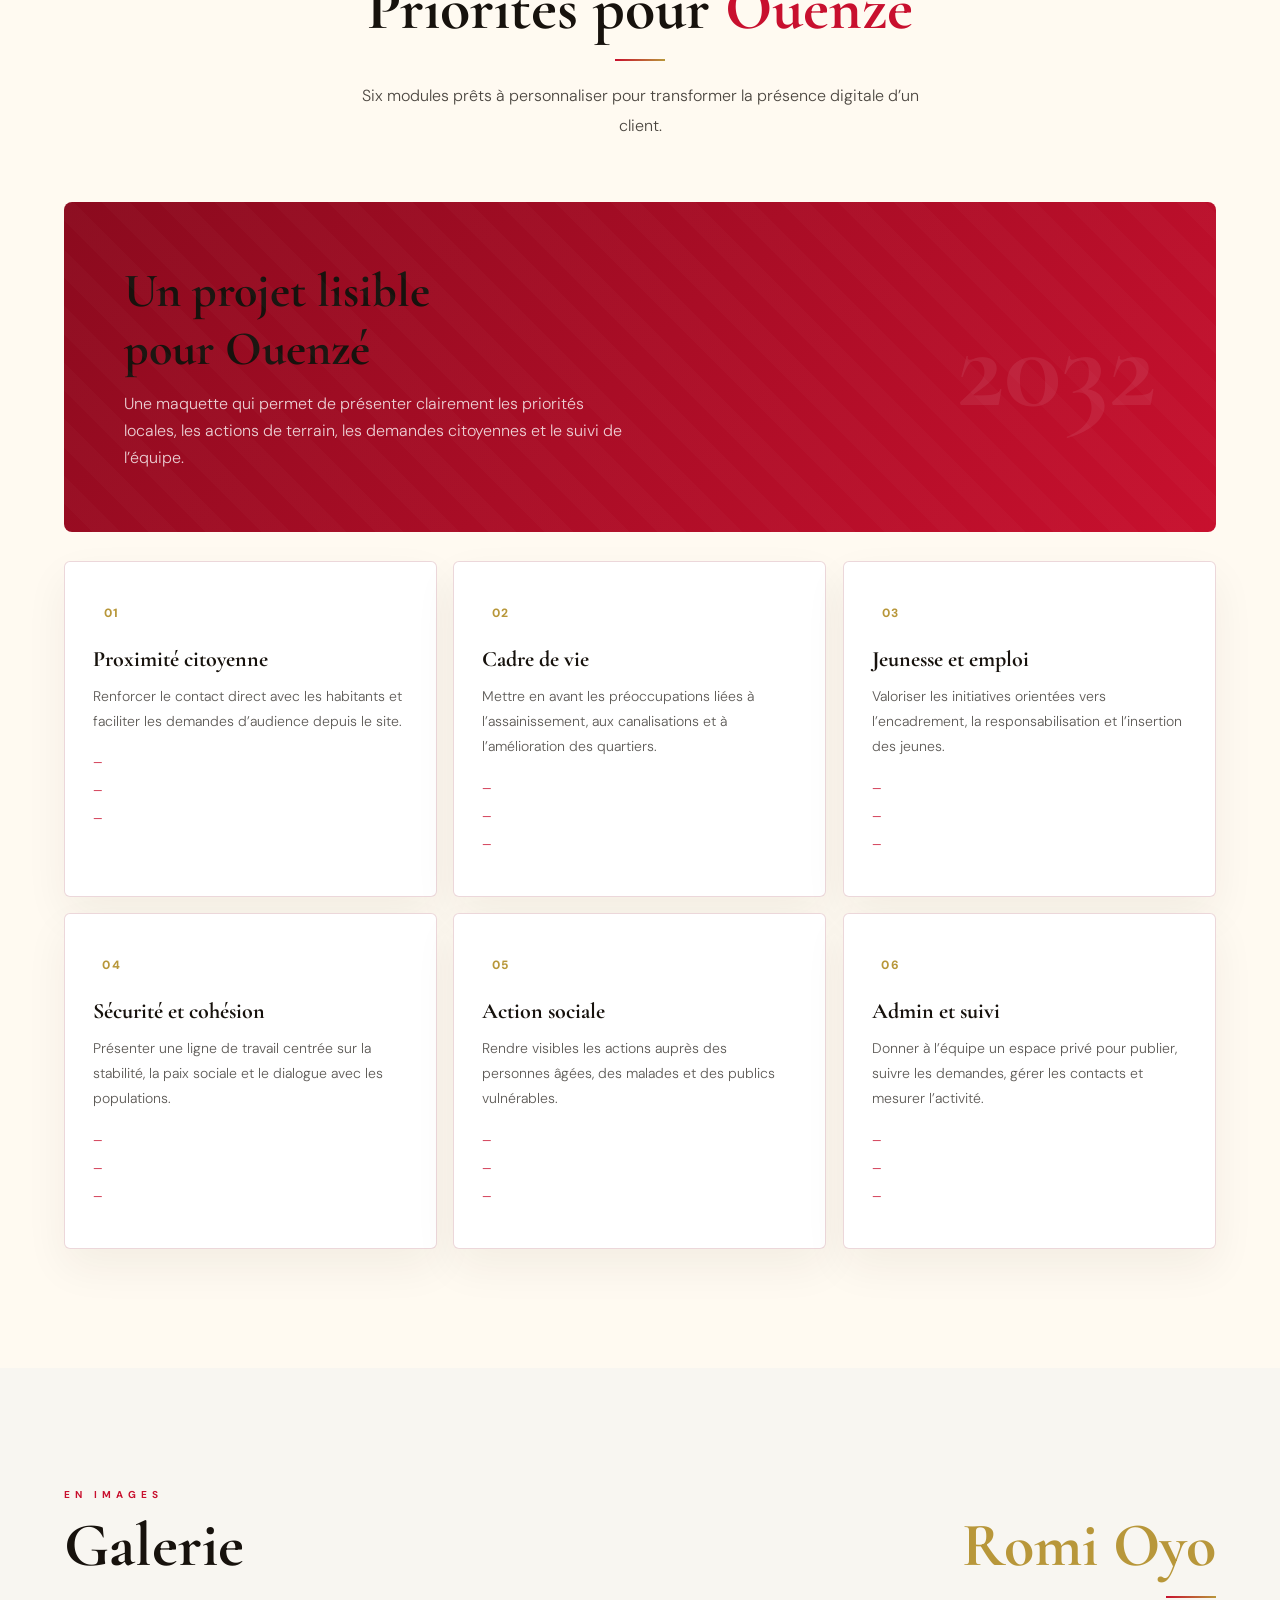
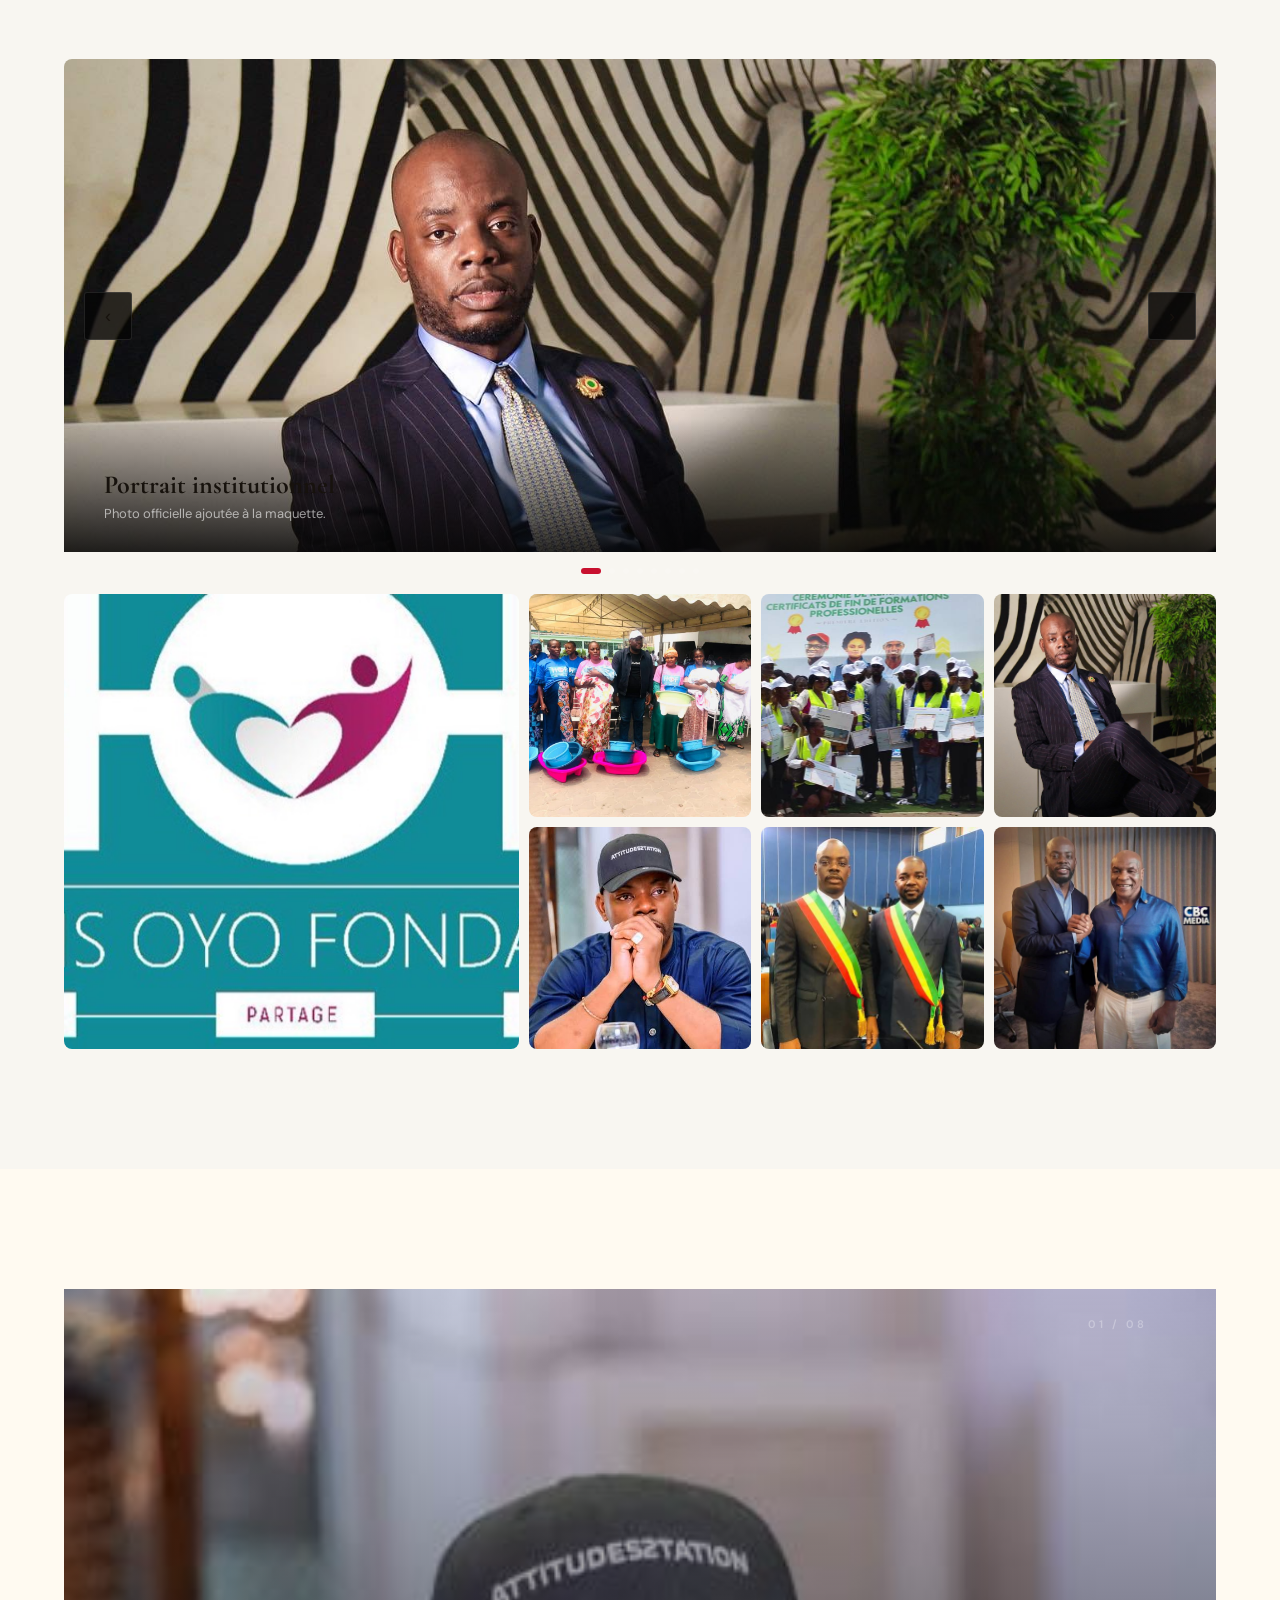
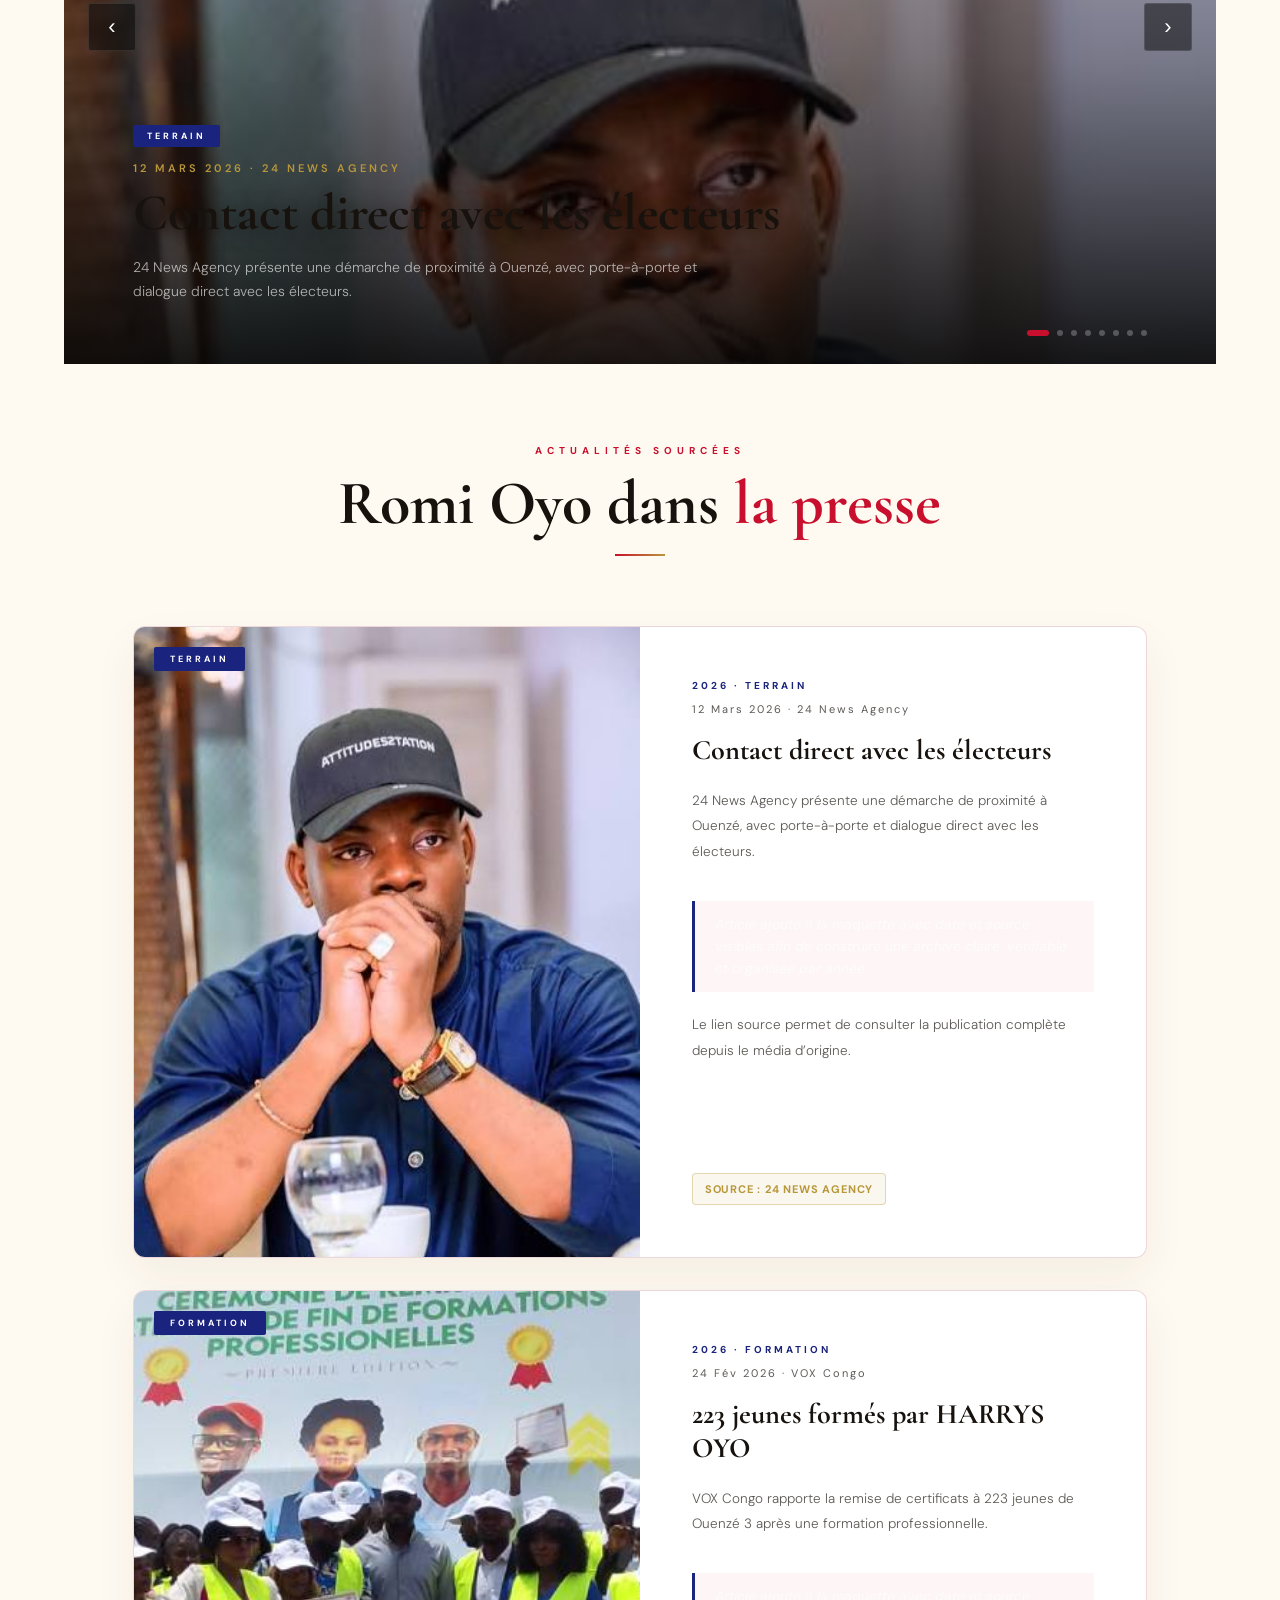
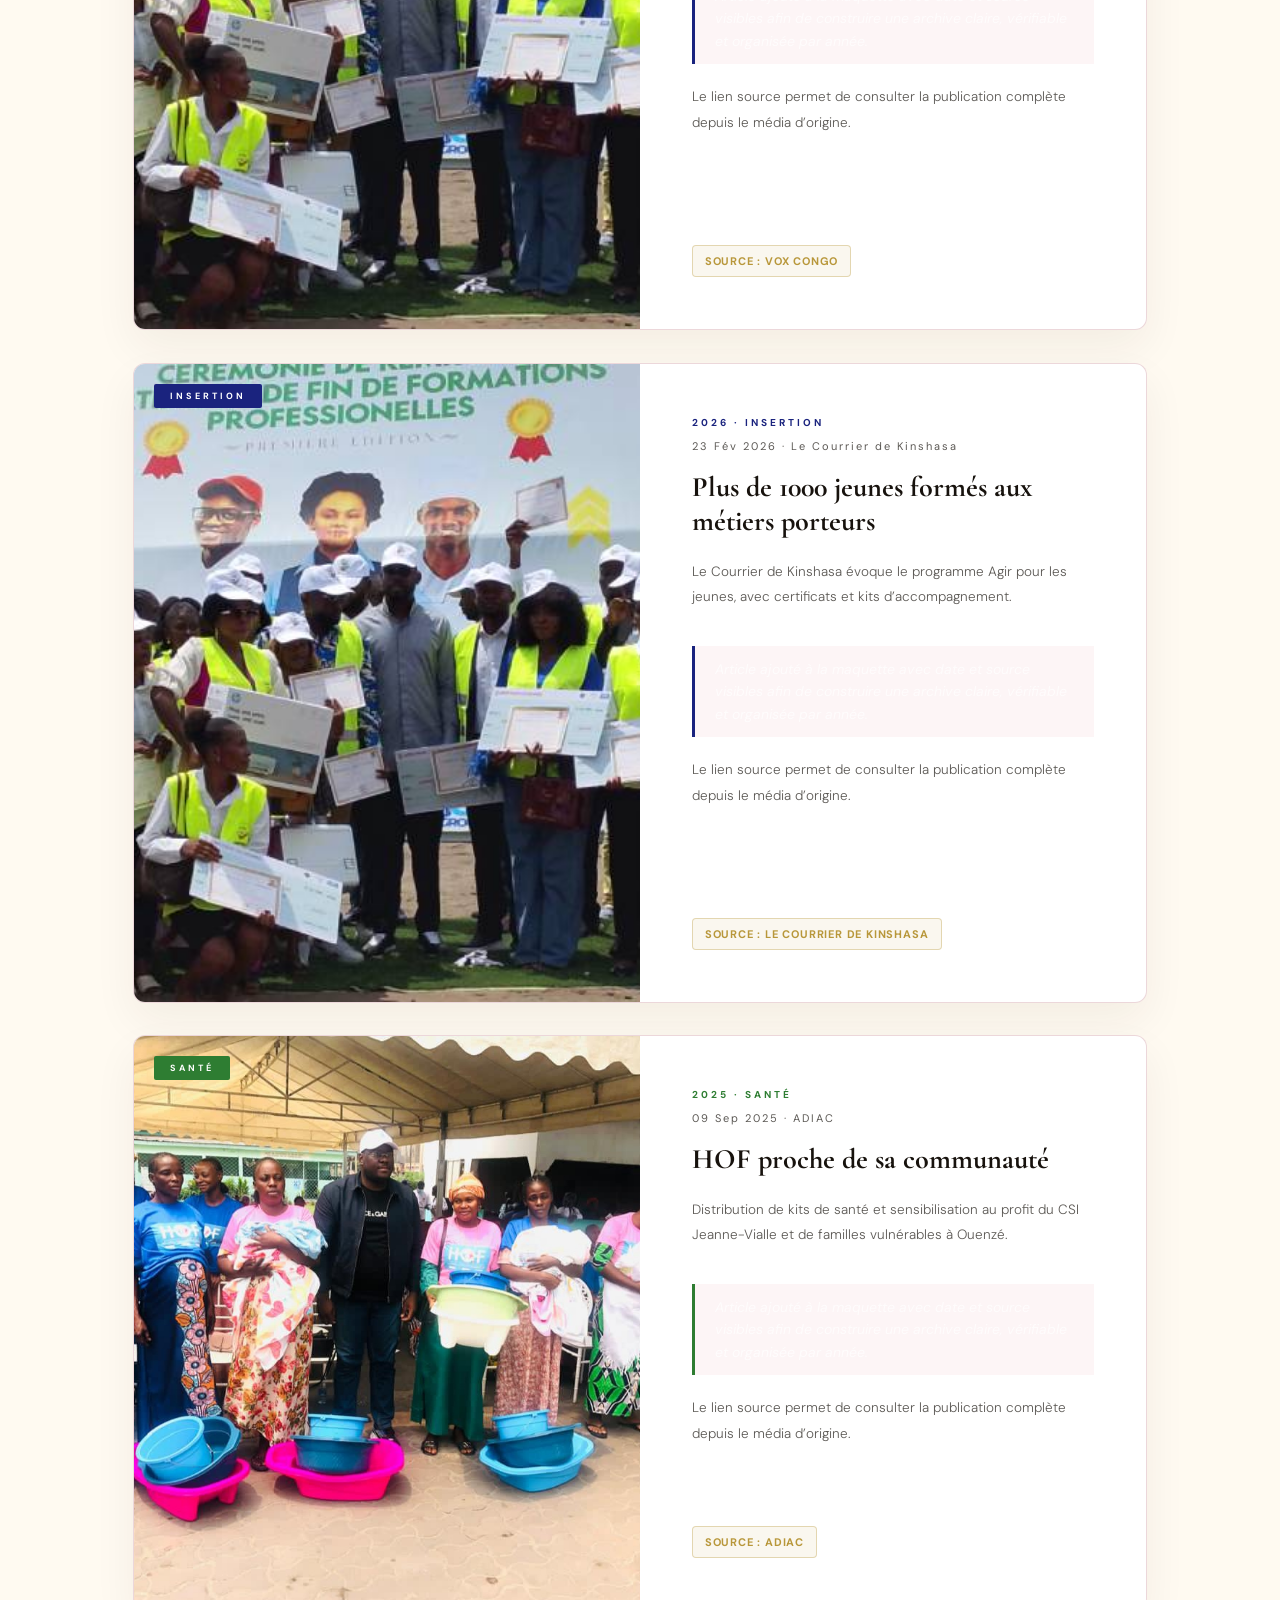
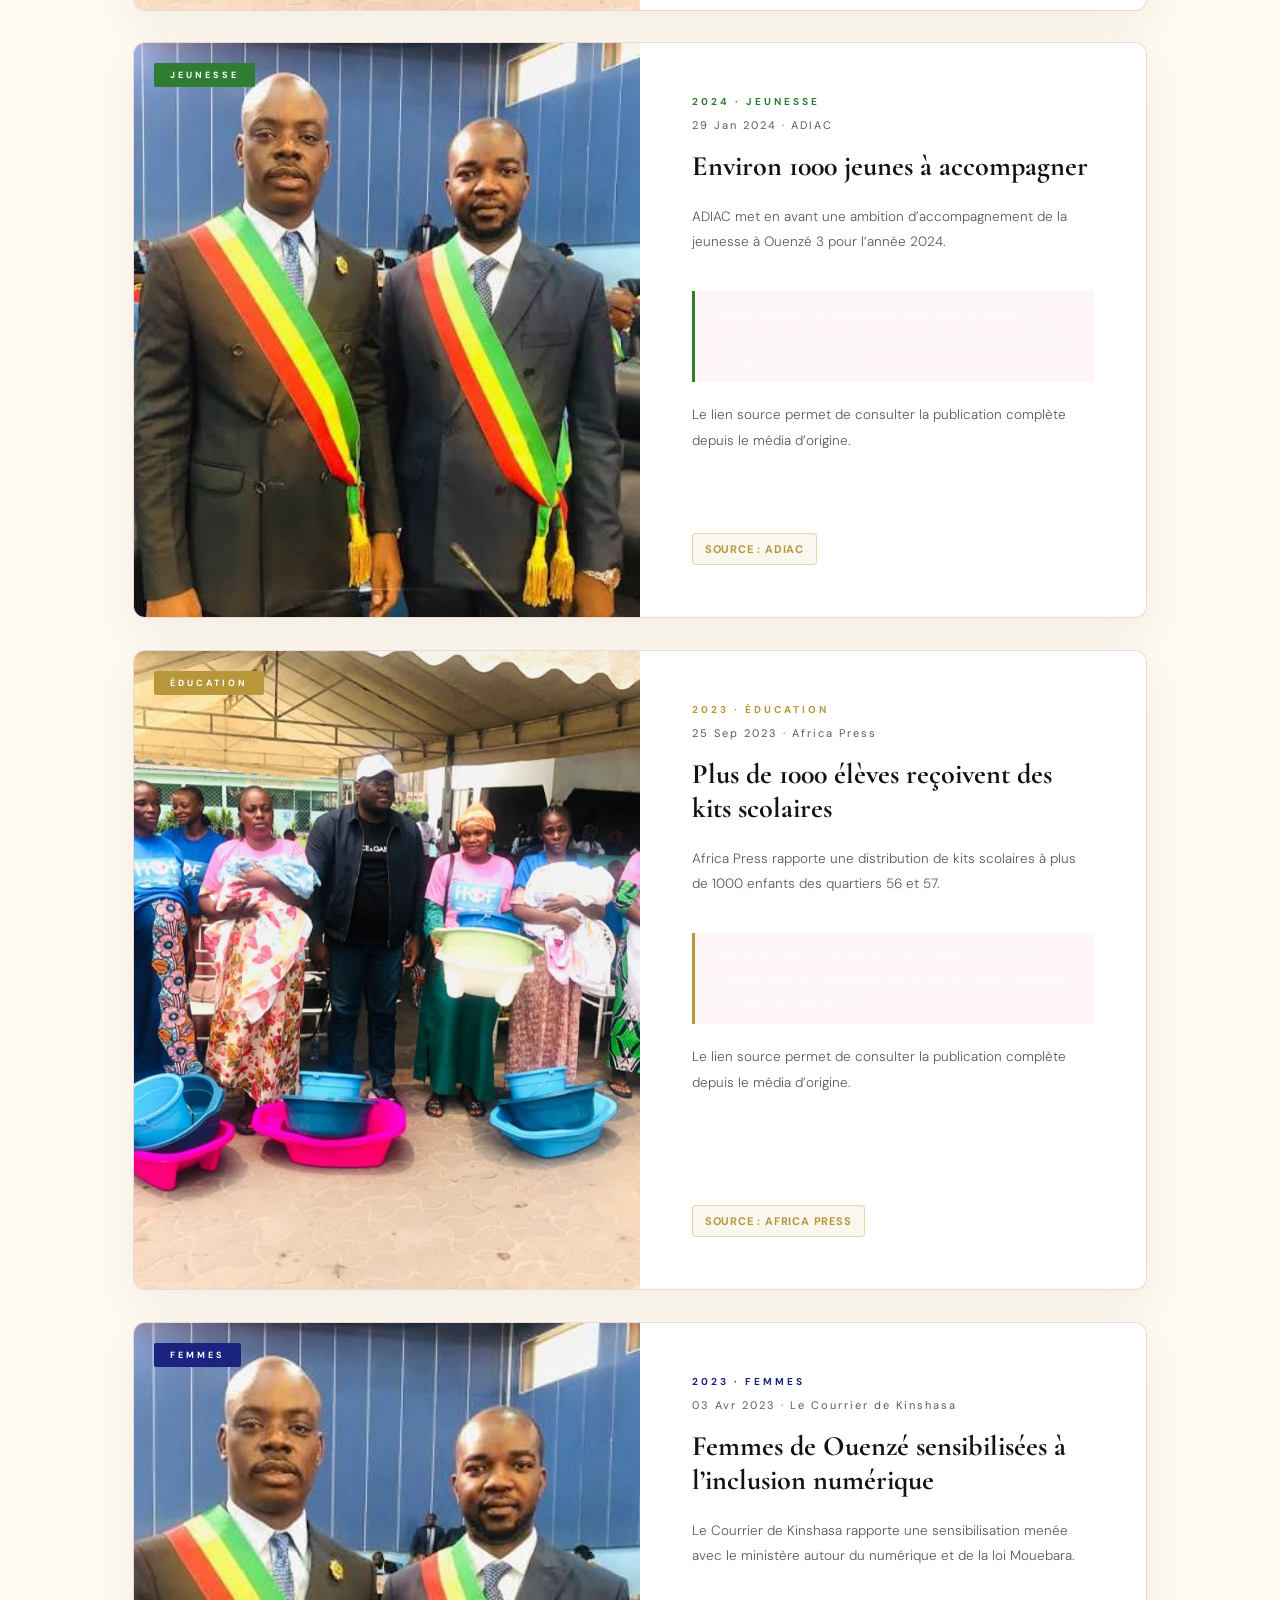
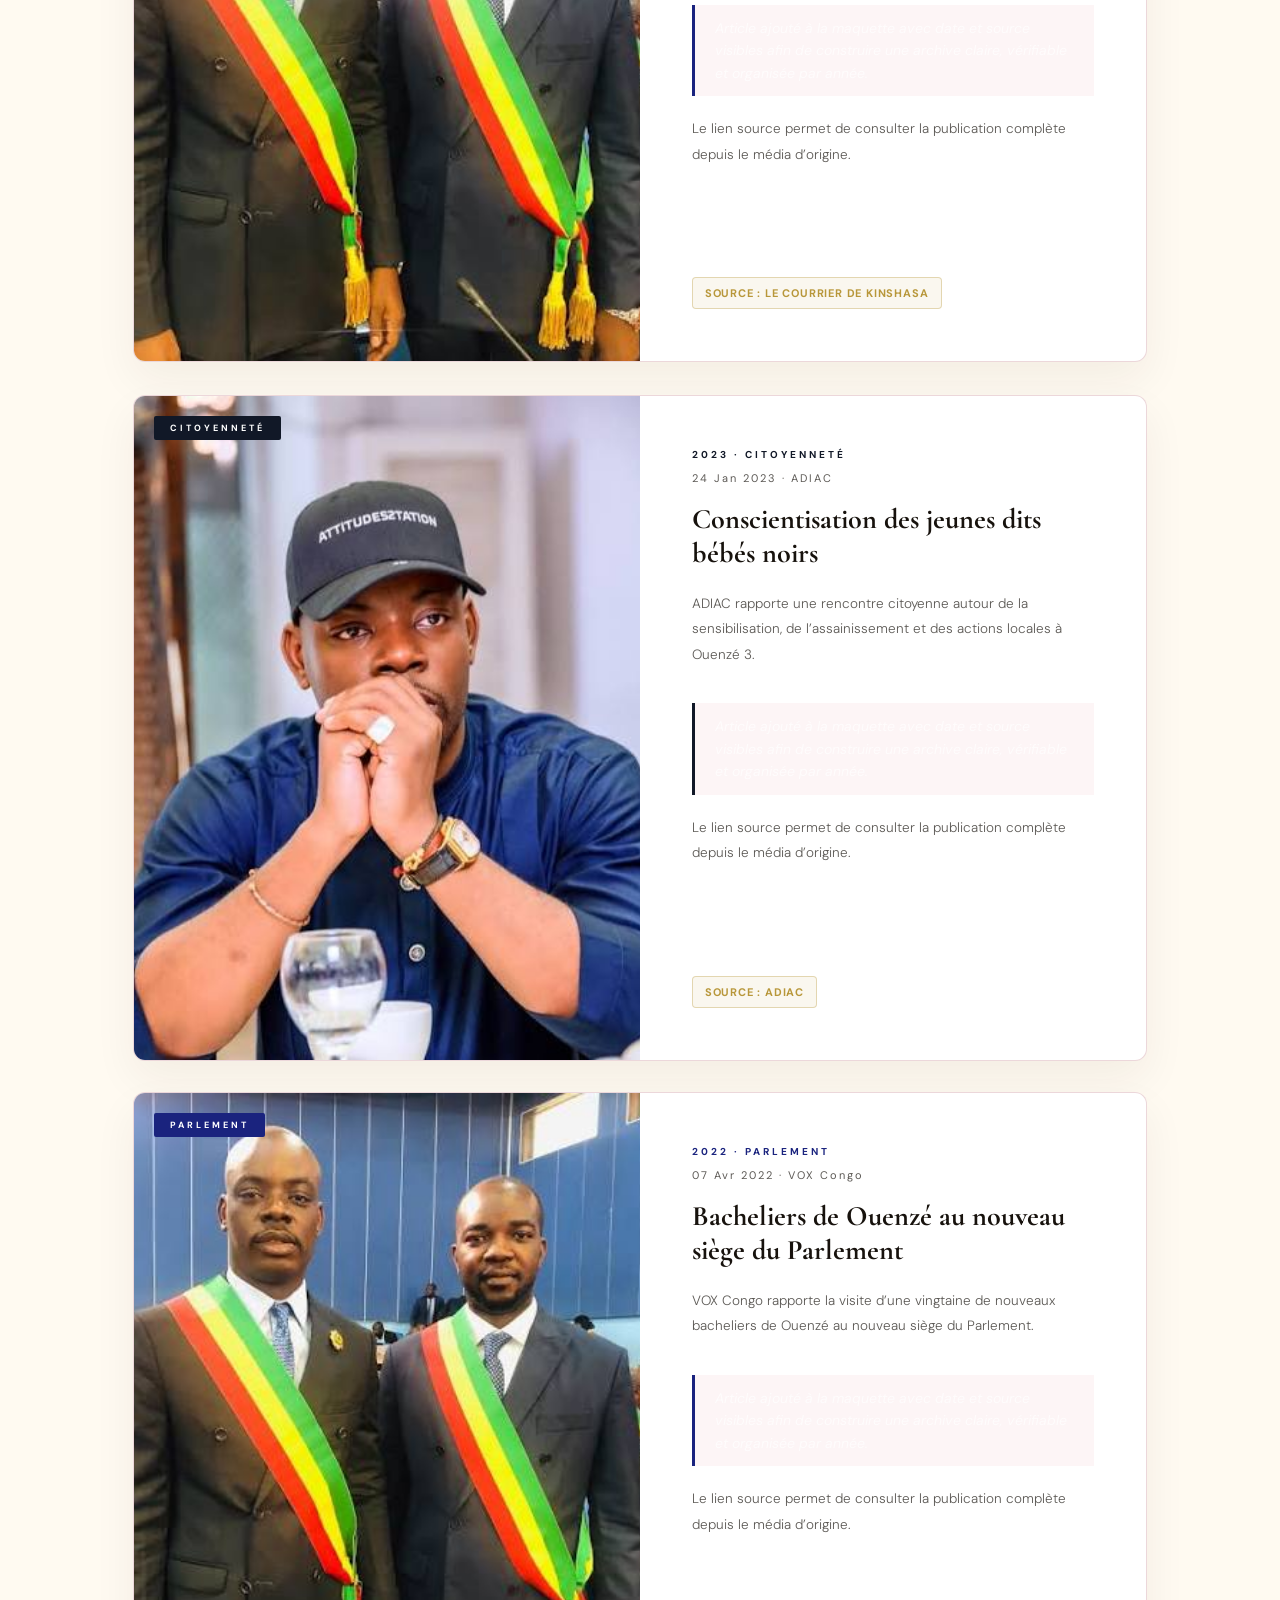
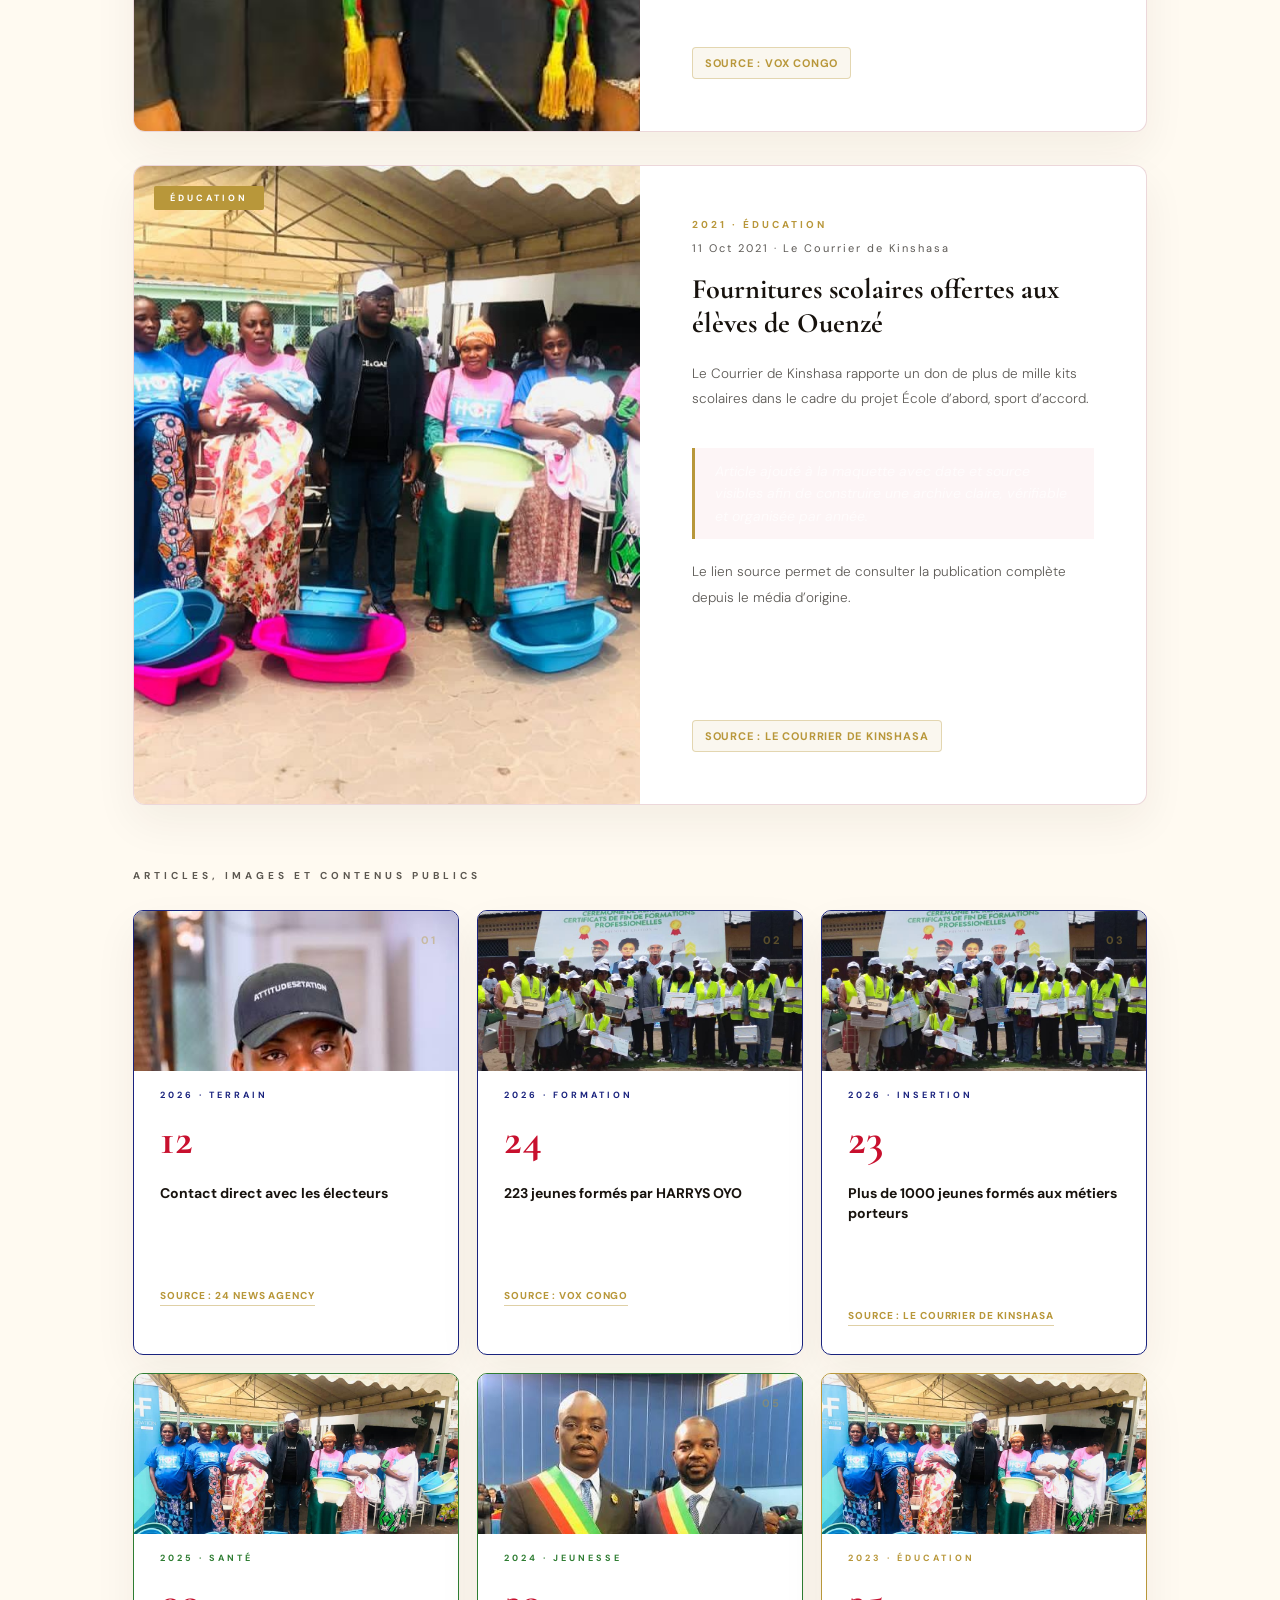
==== commit 4cb5741e: "Improve hero visibility and initialize chatbot" ====
--- a/index.html
+++ b/index.html
@@ -91,8 +91,8 @@
 <link rel="preconnect" href="https://fonts.googleapis.com">
 <link rel="preconnect" href="https://fonts.gstatic.com" crossorigin>
 <link href="https://fonts.googleapis.com/css2?family=Cormorant+Garamond:wght@400;600;700&family=DM+Sans:wght@300;400;500;600;700&family=Space+Grotesk:wght@700;800&display=swap" rel="stylesheet">
-<link rel="stylesheet" href="static/index.css?v=20260630-maquette-v2n">
-<link rel="stylesheet" href="static/mobile.css?v=20260630-maquette-v2n">
+<link rel="stylesheet" href="static/index.css?v=20260630-maquette-v2o">
+<link rel="stylesheet" href="static/mobile.css?v=20260630-maquette-v2o">
 <style>
 /* ── Sélecteur de langue ─────────────────────────────────── */
 .lang-switcher{display:flex;align-items:center;gap:4px;margin-left:10px}
@@ -105,7 +105,7 @@
 .lang-btn.lang-active{opacity:1;border-color:rgba(255,255,255,.35);background:rgba(255,255,255,.1);box-shadow:0 0 0 2px rgba(200,16,46,.35)}
 @media(max-width:900px){.lang-switcher{display:none}}
 </style>
-<script src="static/i18n.js?v=20260630-maquette-v2n"></script>
+<script src="static/i18n.js?v=20260630-maquette-v2o"></script>
 </head>
 <body>
 <a href="#hero" class="skip-link" style="position:absolute;top:-40px;left:0;background:var(--r);color:#fff;padding:8px 16px;z-index:9999;border-radius:0 0 6px 0;transition:top .2s" onfocus="this.style.top='0'" onblur="this.style.top='-40px'" data-i18n="skip.link">Aller au contenu principal</a>
@@ -707,11 +707,11 @@
 </nav>
 
 <script data-cfasync="false" src="/cdn-cgi/scripts/5c5dd728/cloudflare-static/email-decode.min.js"></script>
-<script src="static/i18n-data.en.js?v=20260630-maquette-v2n"></script>
-<script src="static/i18n-data.es.js?v=20260630-maquette-v2n"></script>
-<script src="static/i18n-data.zh.js?v=20260630-maquette-v2n"></script>
-<script src="static/i18n-data.ru.js?v=20260630-maquette-v2n"></script>
-<script src="static/index.js?v=20260630-maquette-v2n" defer></script>
+<script src="static/i18n-data.en.js?v=20260630-maquette-v2o"></script>
+<script src="static/i18n-data.es.js?v=20260630-maquette-v2o"></script>
+<script src="static/i18n-data.zh.js?v=20260630-maquette-v2o"></script>
+<script src="static/i18n-data.ru.js?v=20260630-maquette-v2o"></script>
+<script src="static/index.js?v=20260630-maquette-v2o" defer></script>
 
 <!-- ══ MODALES LÉGALES ══════════════════════════════════════════════ -->
 
@@ -848,7 +848,7 @@
 </div>
 
 <!-- ── CHATBOT WIDGET ────────────────────────────────────── -->
-<link rel="stylesheet" href="static/chat.css?v=20260630-maquette-v2n">
+<link rel="stylesheet" href="static/chat.css?v=20260630-maquette-v2o">
 
 <div class="chat-bubble" id="chatBubble" onclick="document.getElementById('chatBubble').classList.remove('visible');toggleChat()">
   Bonjour, je suis là pour vous aider.<span class="bubble-dots"><span></span><span></span><span></span></span>
@@ -887,7 +887,7 @@
   </div>
 </div>
 
-<script src="static/chat.js?v=20260630-maquette-v2n" defer></script>
+<script src="static/chat.js?v=20260630-maquette-v2o" defer></script>
 
 <style>
 /* ── ANTI-SCROLL HORIZONTAL ────────────────────────── */
@@ -1013,16 +1013,17 @@
     position: absolute !important;
     inset: 0 !important;
     width: 100% !important;
-    opacity: .28;
+    opacity: .46;
     z-index: 1;
   }
   .hero-img-side img {
     width: 100%; height: 100%;
     object-fit: cover;
     object-position: center top;
+    filter: saturate(1.04) contrast(1.08) brightness(.9);
   }
   .hero-img-side::before {
-    background: linear-gradient(to bottom, rgba(6,6,6,.5) 0%, rgba(6,6,6,.1) 50%, rgba(6,6,6,.75) 100%) !important;
+    background: linear-gradient(to bottom, rgba(6,6,6,.42) 0%, rgba(6,6,6,.28) 48%, rgba(6,6,6,.86) 100%) !important;
   }
 }
 
--- a/static/mobile.css
+++ b/static/mobile.css
@@ -162,12 +162,15 @@
     font-size: clamp(18px, 5vw, 28px);
     margin-left: auto;
     margin-right: auto;
+    text-shadow: 0 3px 18px rgba(0,0,0,.9);
   }
 
   .hero-sub {
     font-size: 14px;
     margin-left: auto;
     margin-right: auto;
+    color: rgba(255,255,255,.82);
+    text-shadow: 0 2px 14px rgba(0,0,0,.85);
   }
 
   .hero-btns {
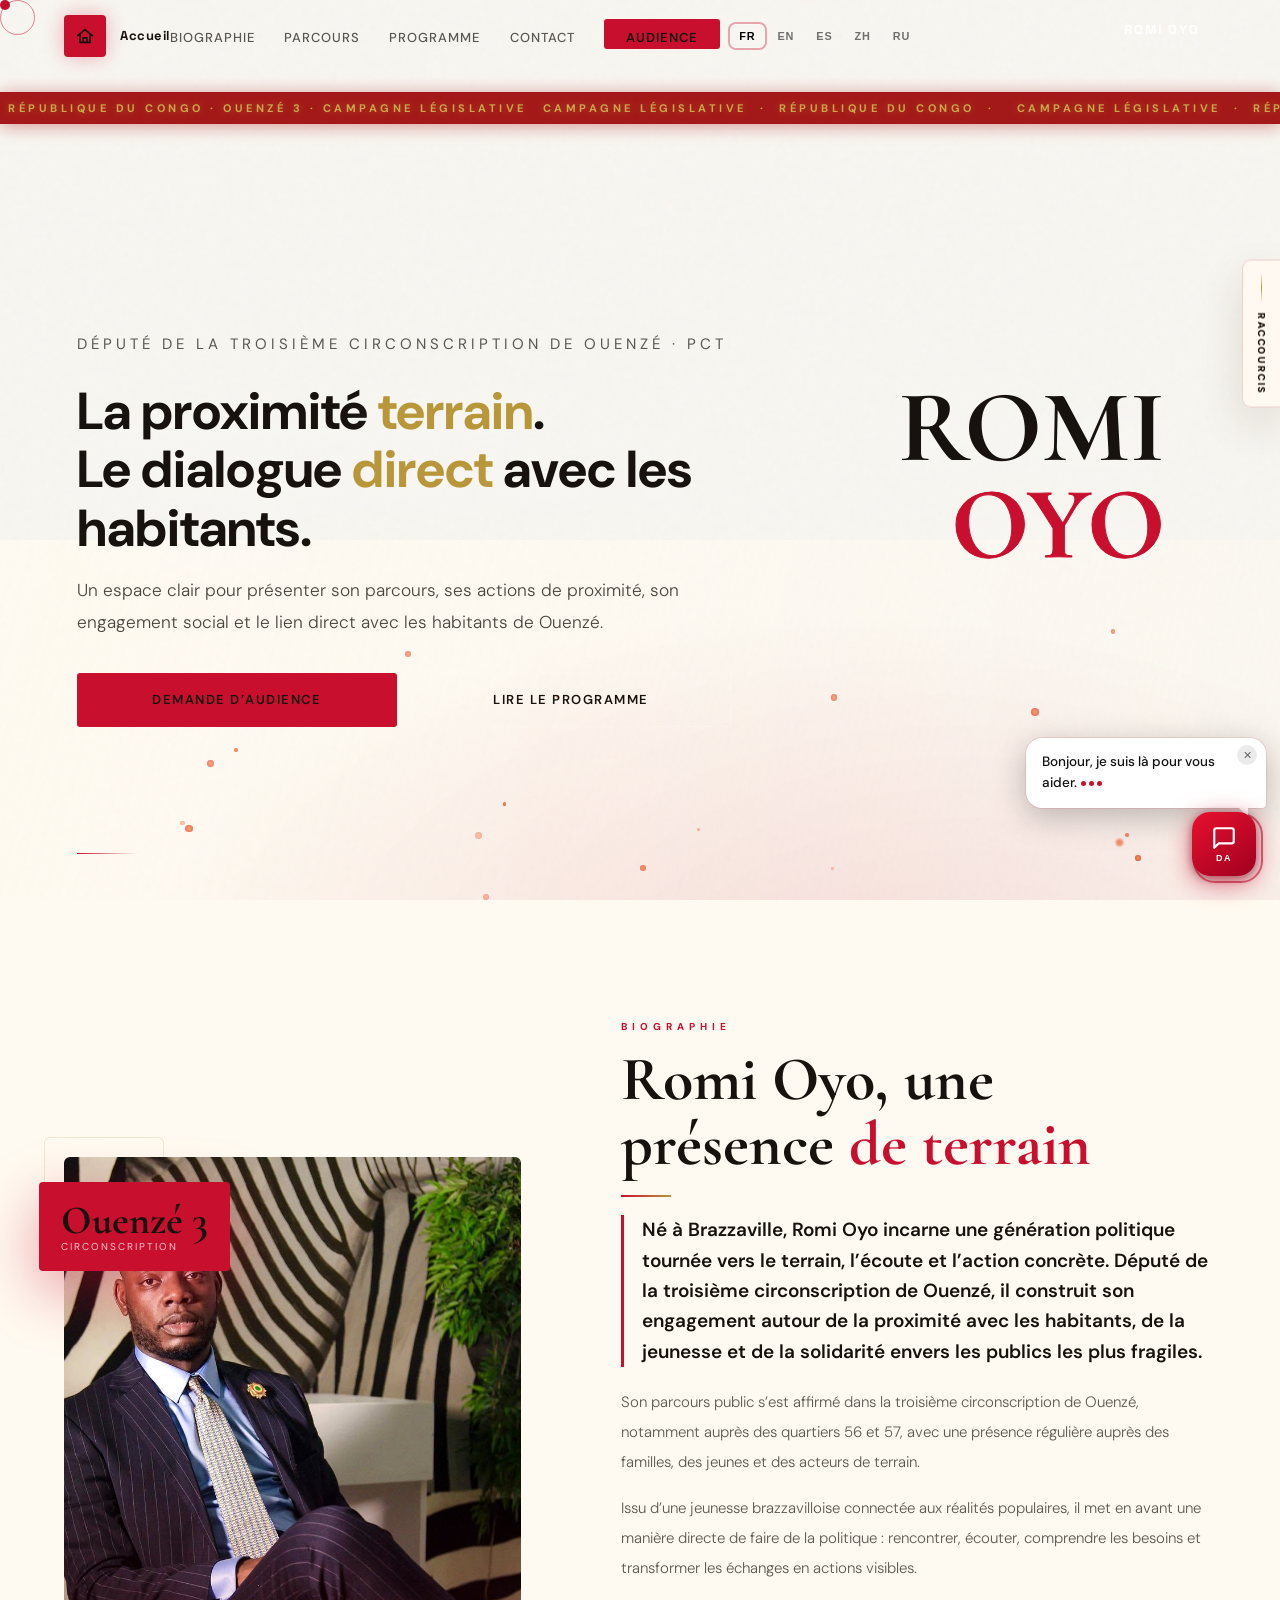
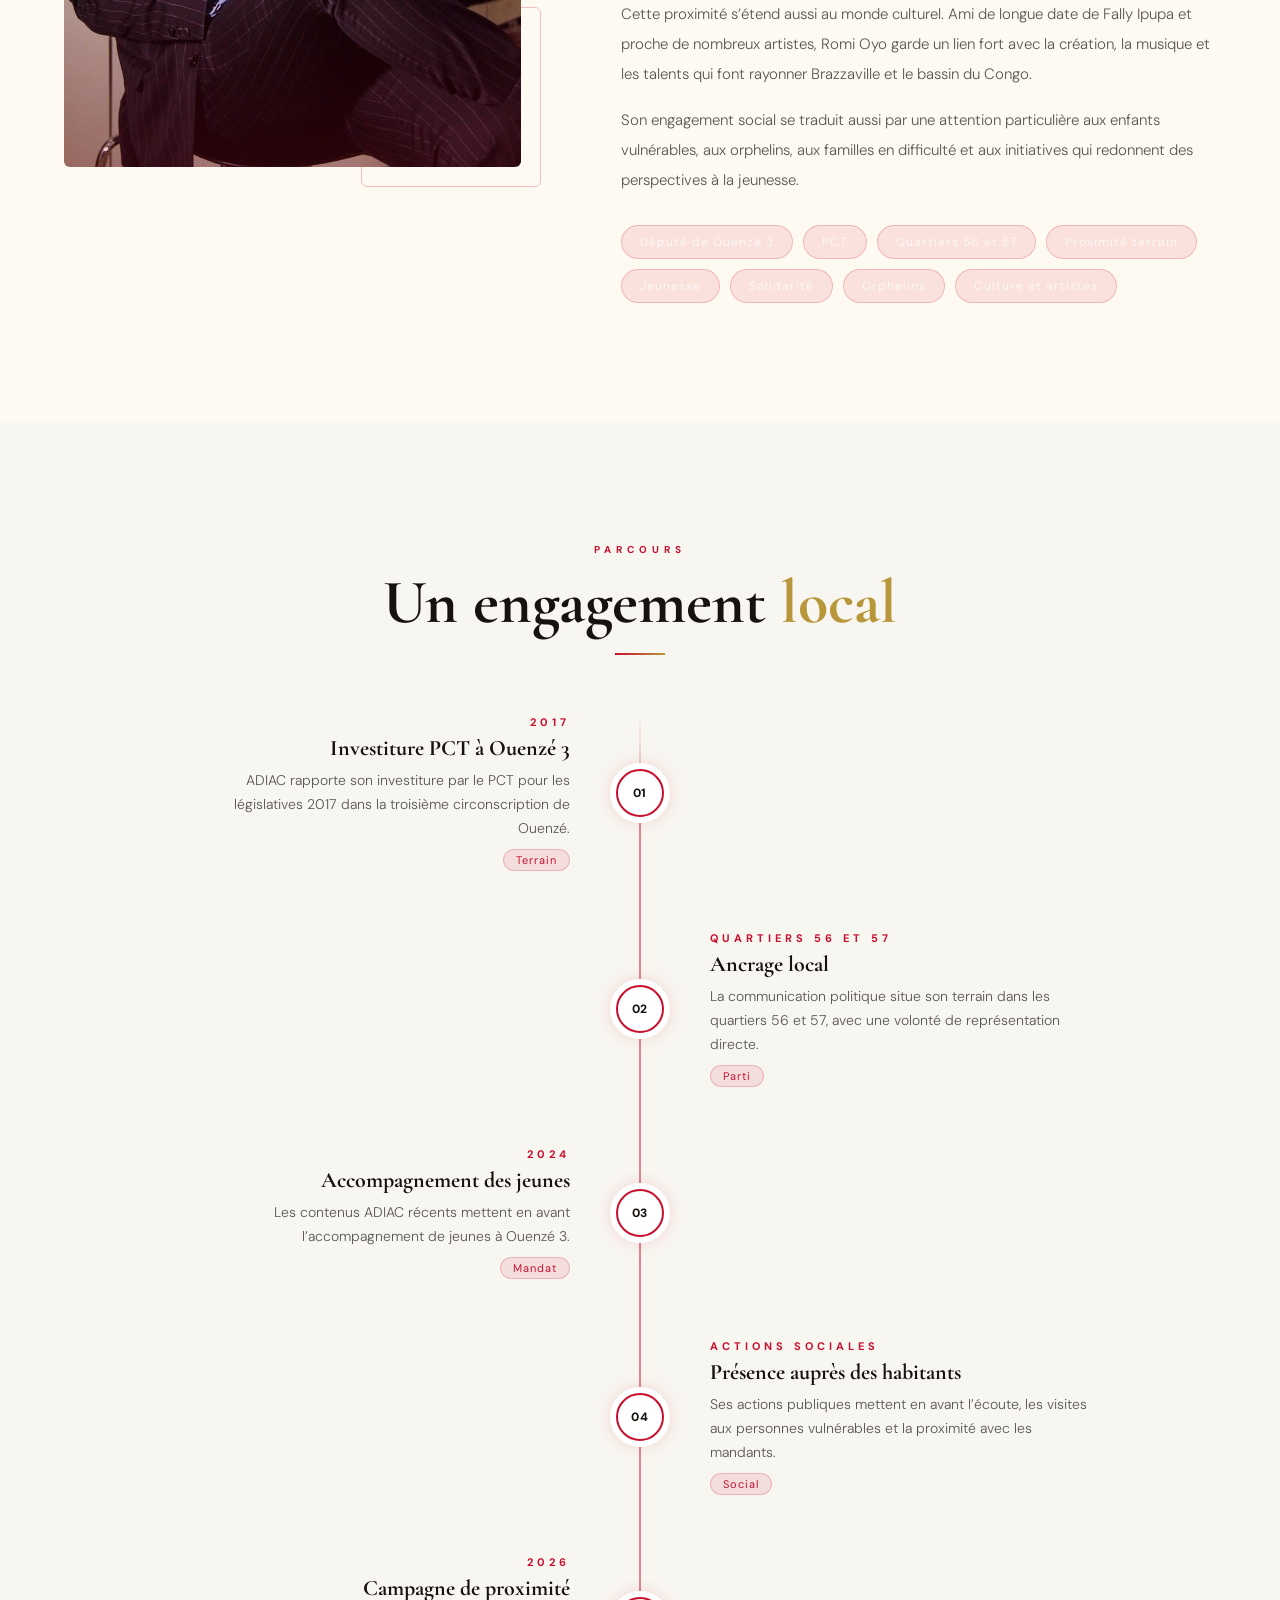
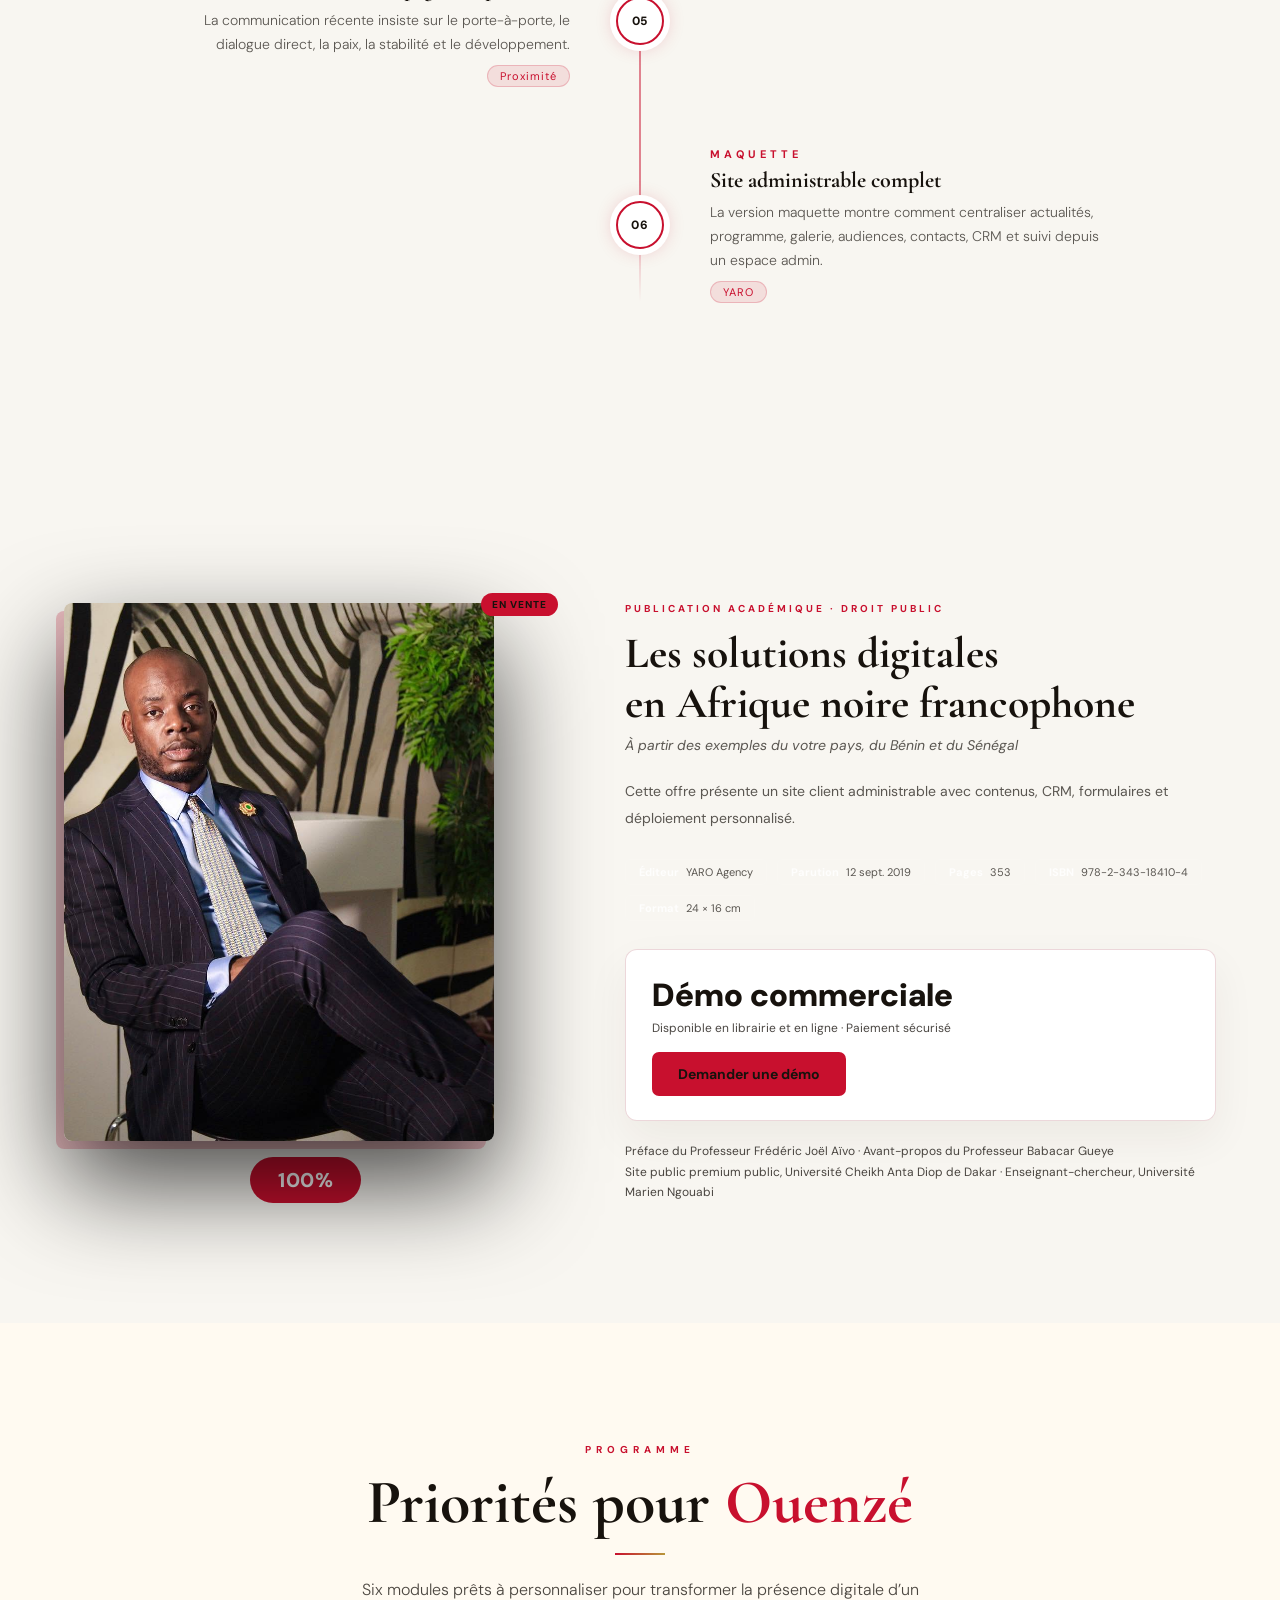
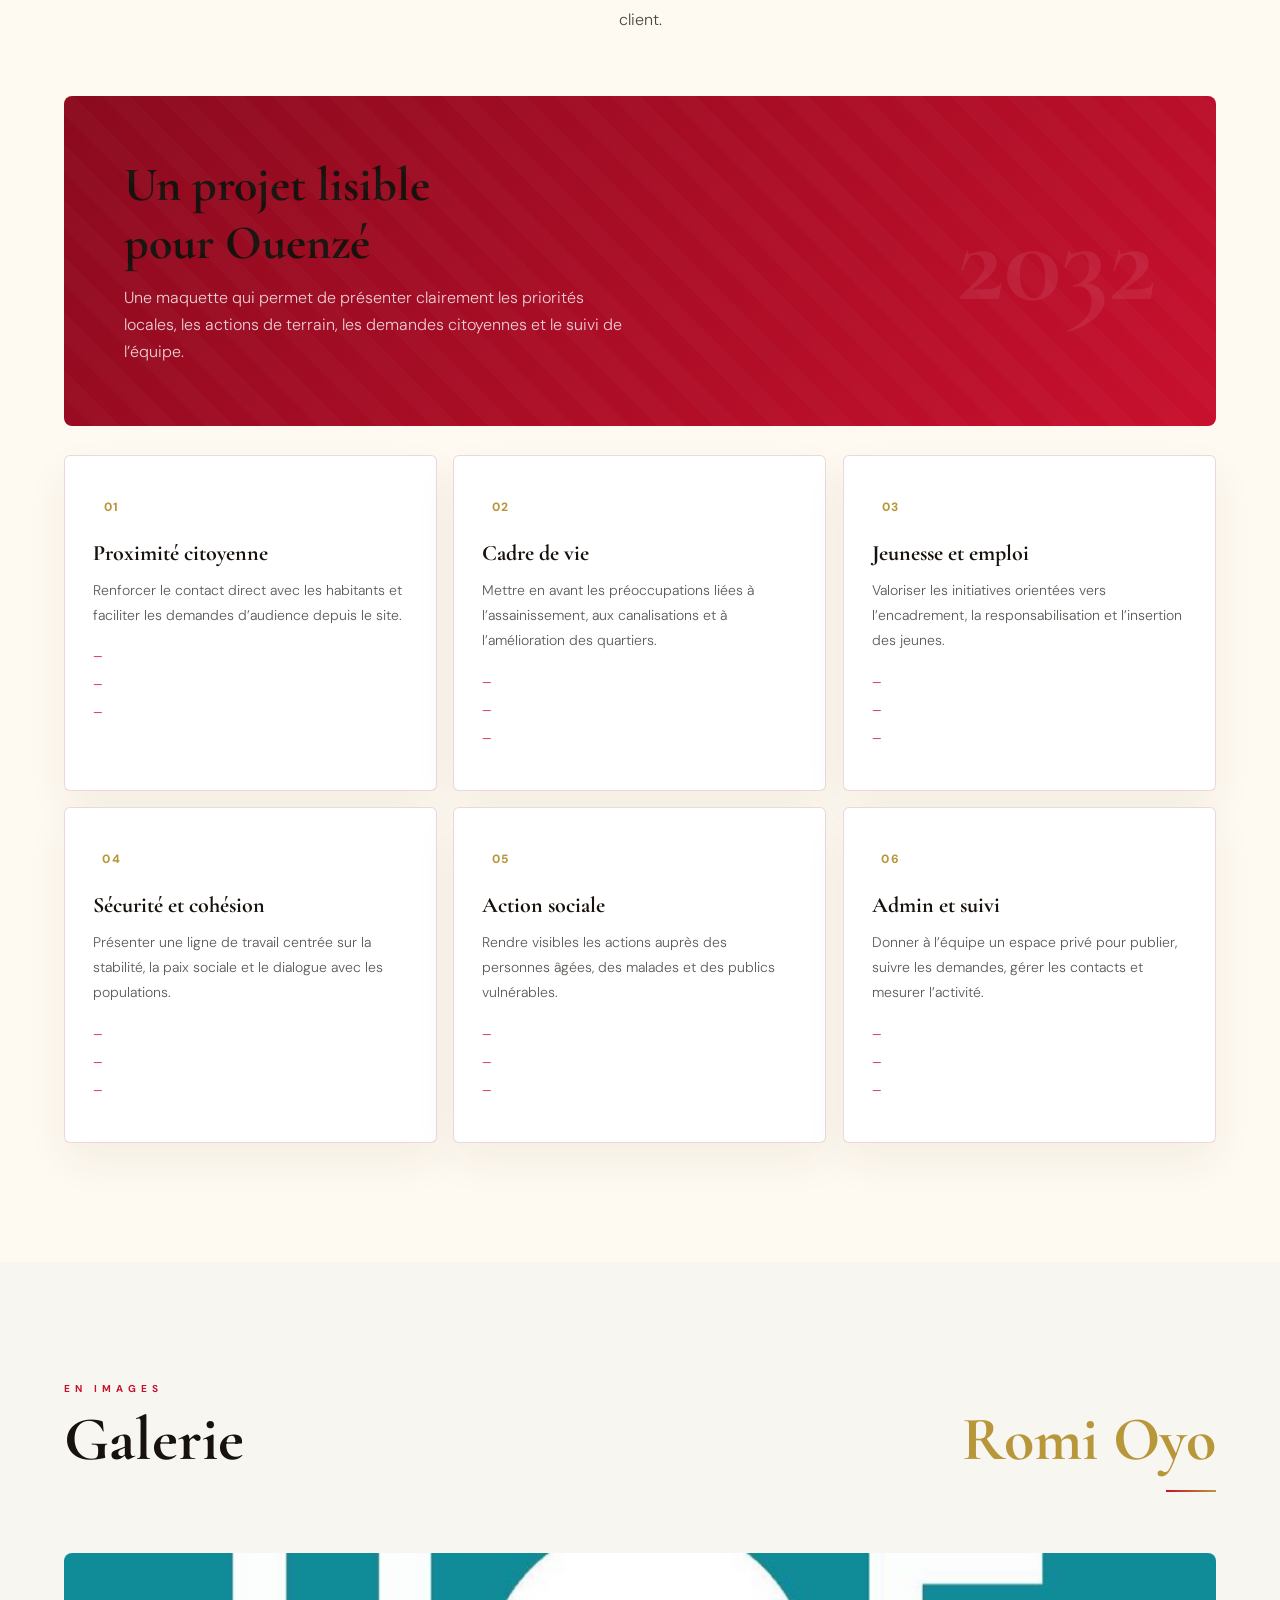
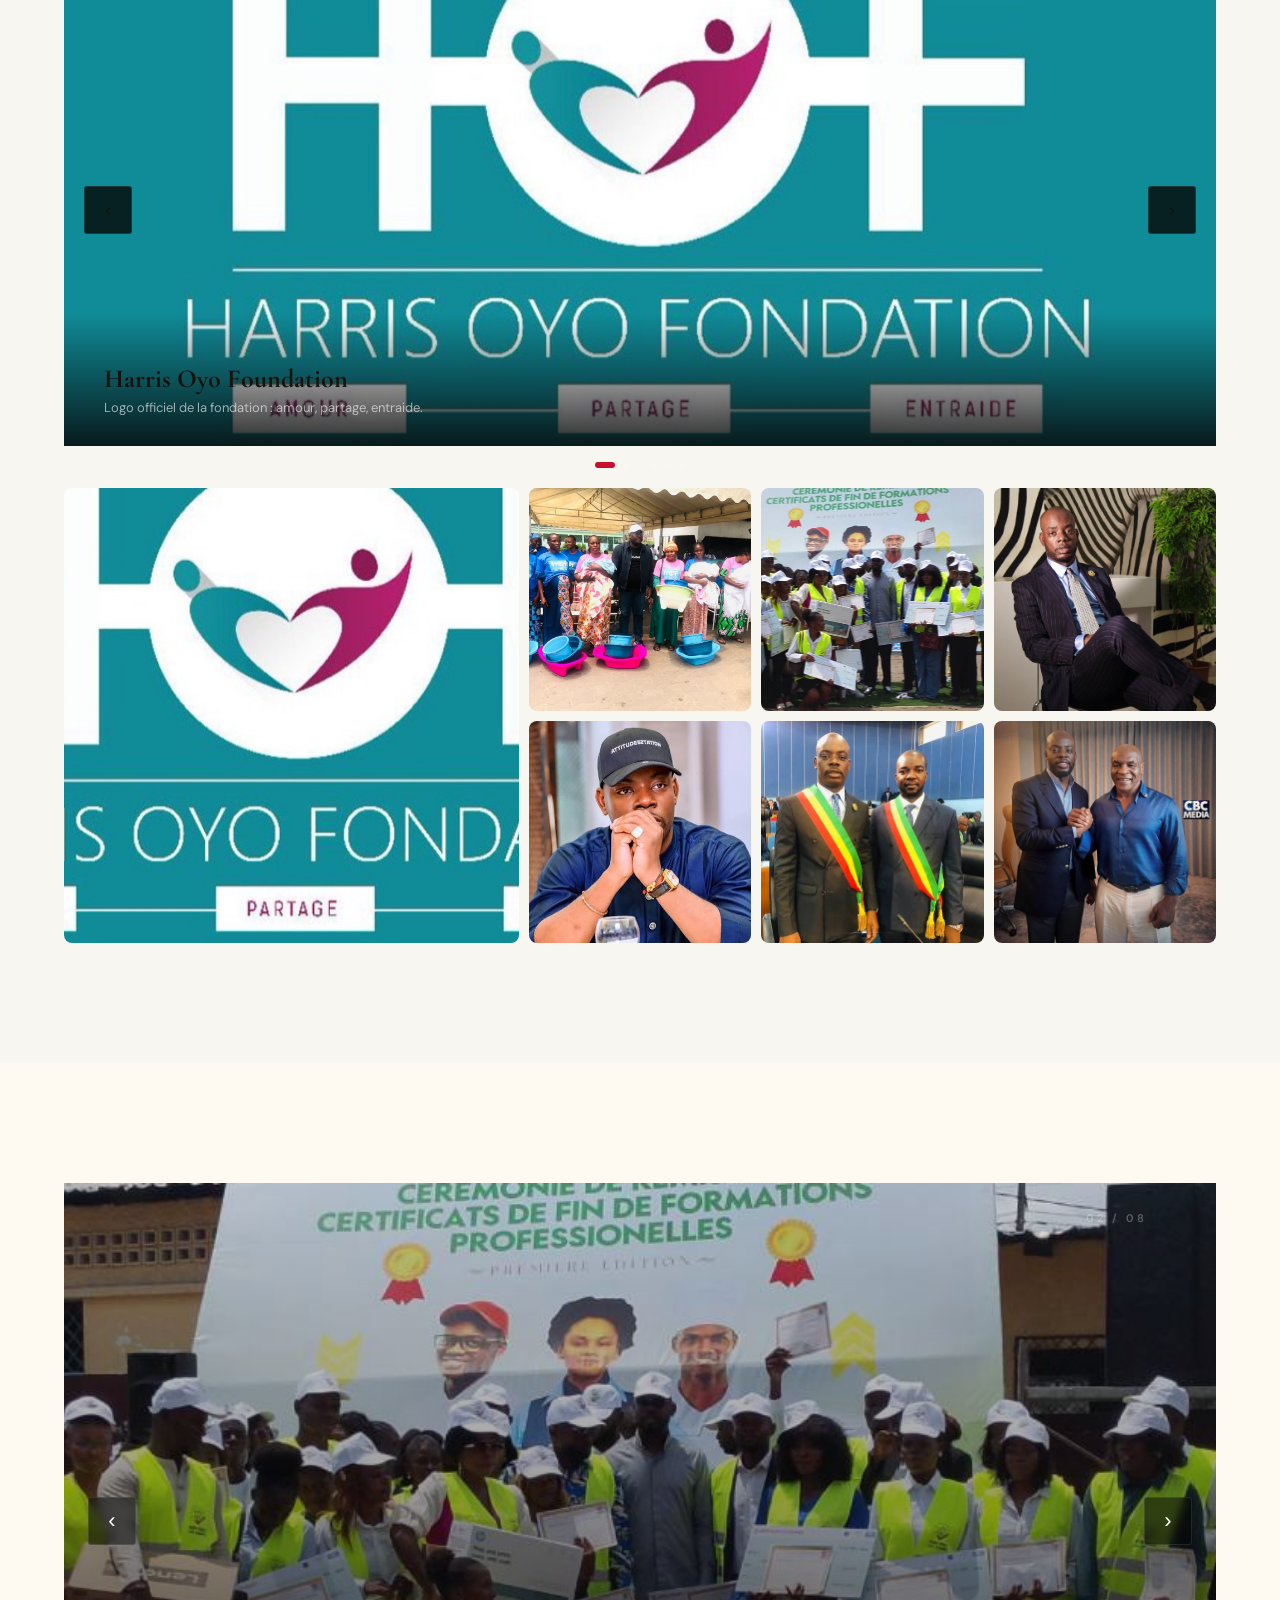
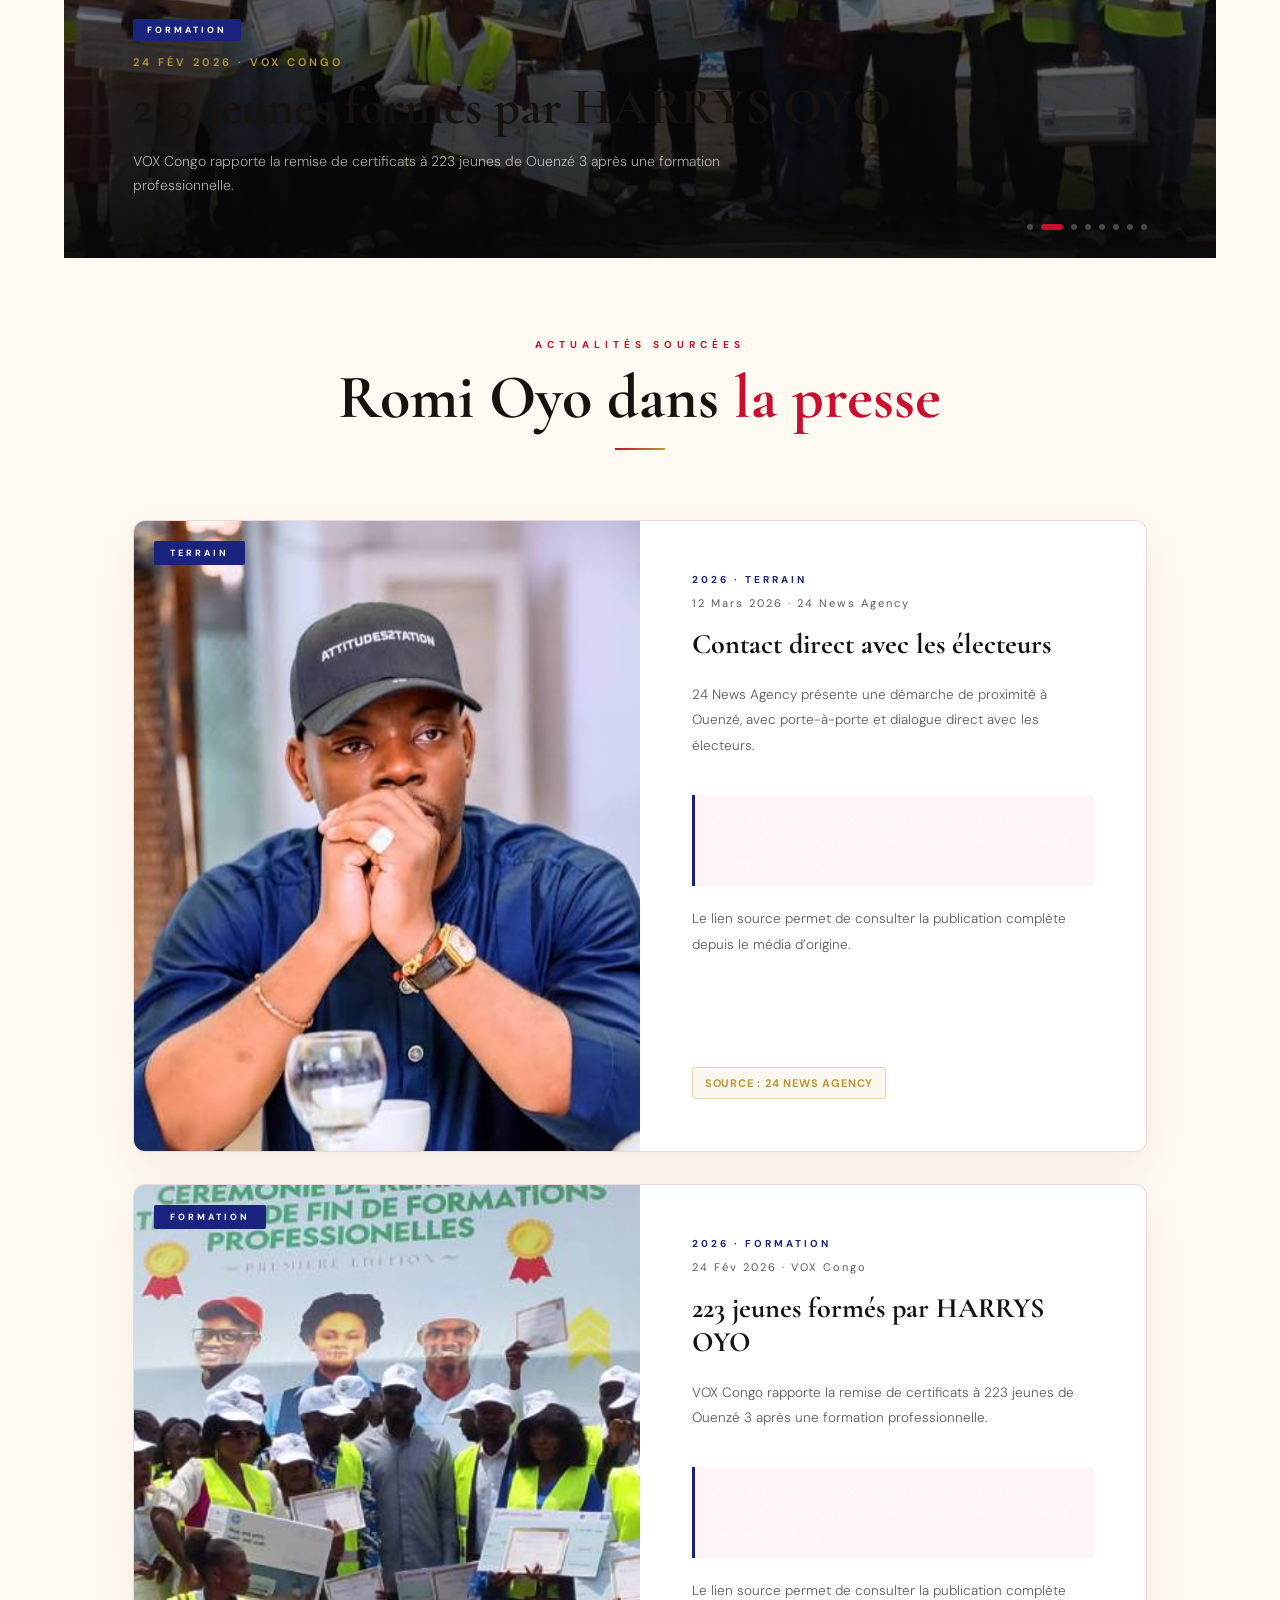
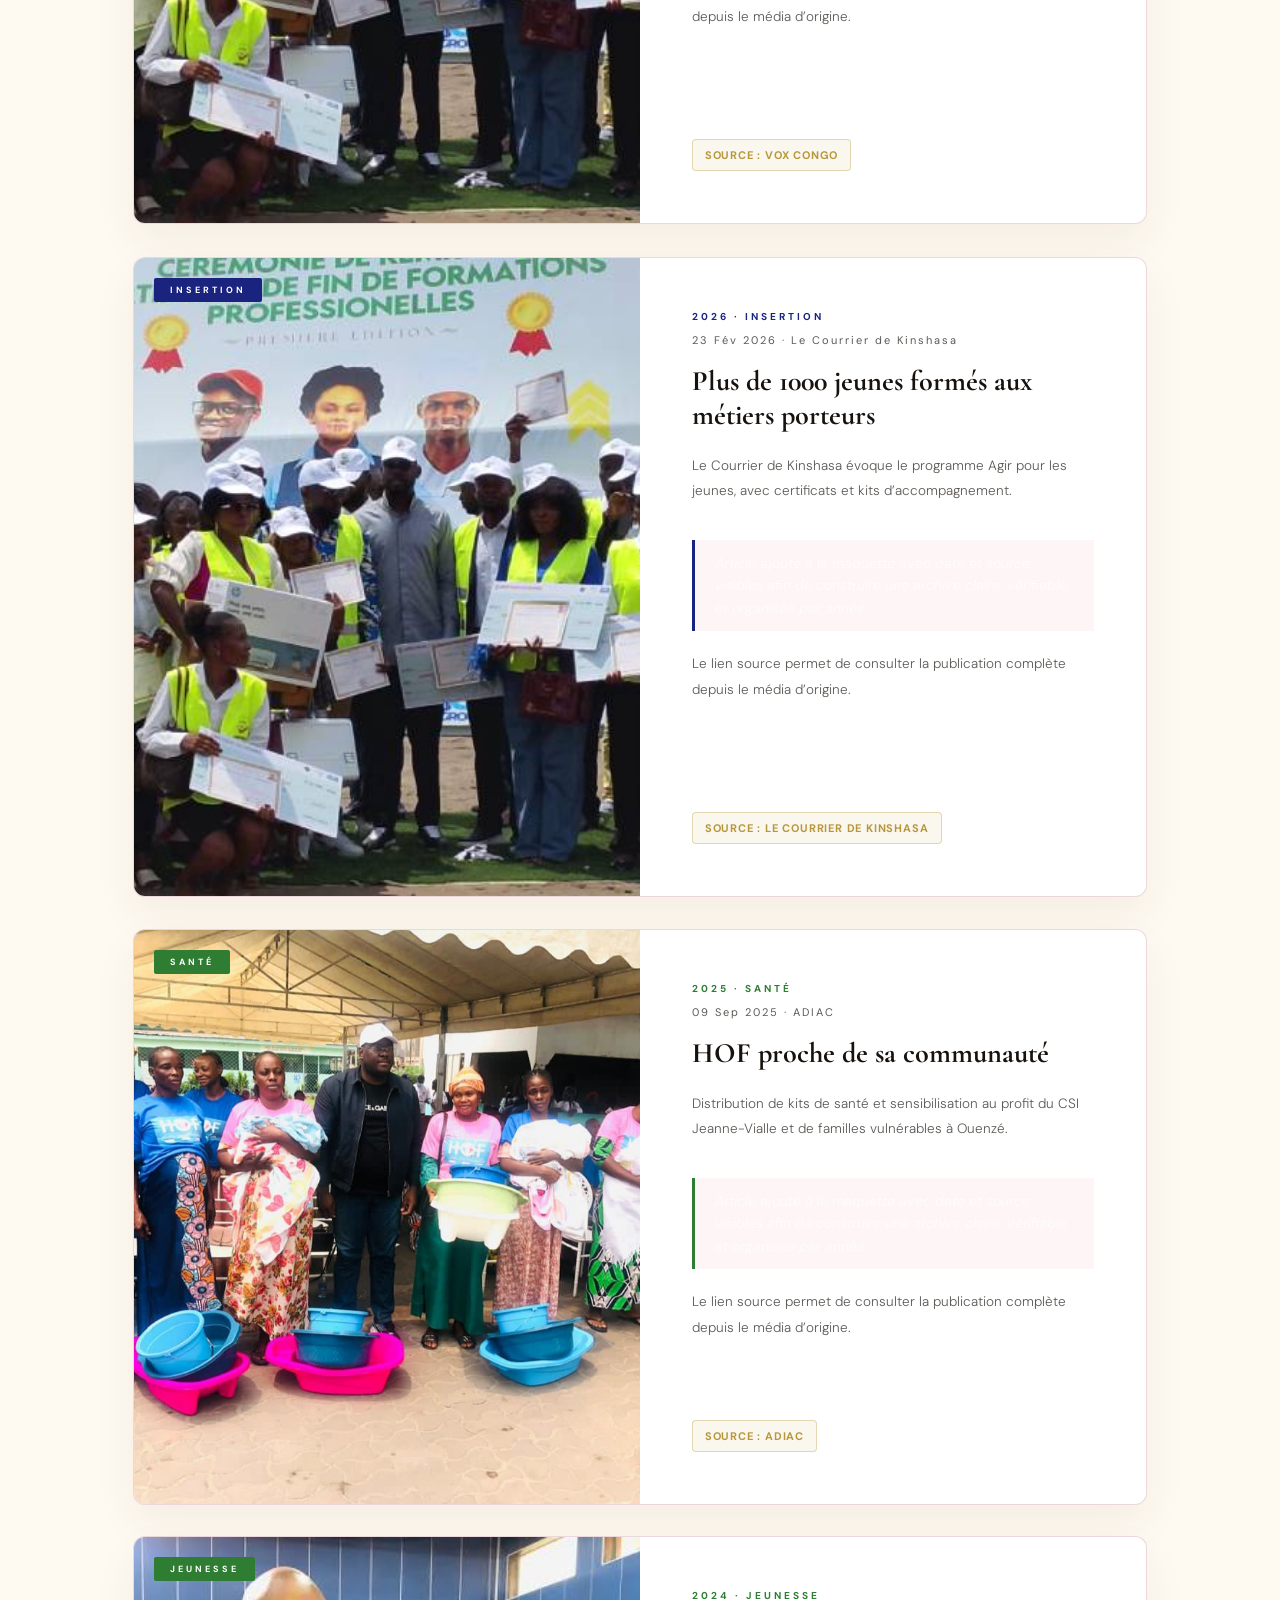
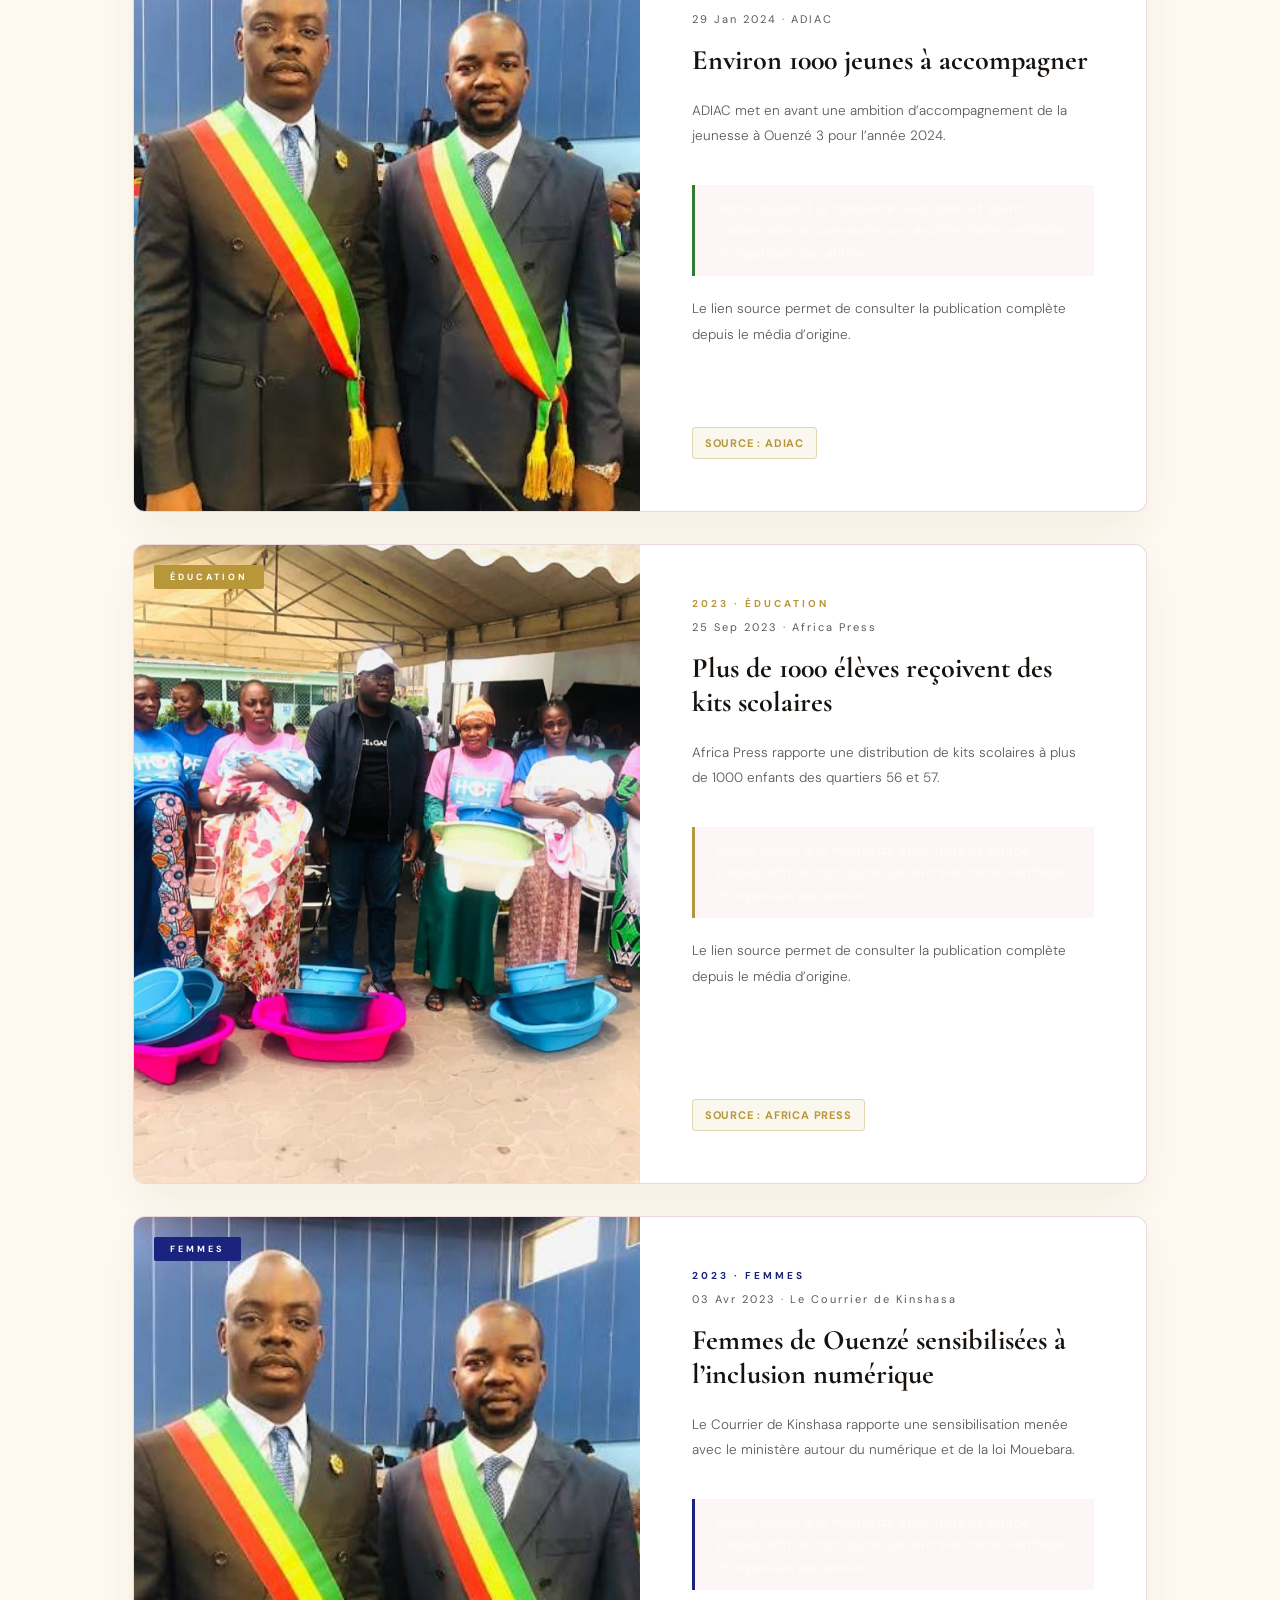
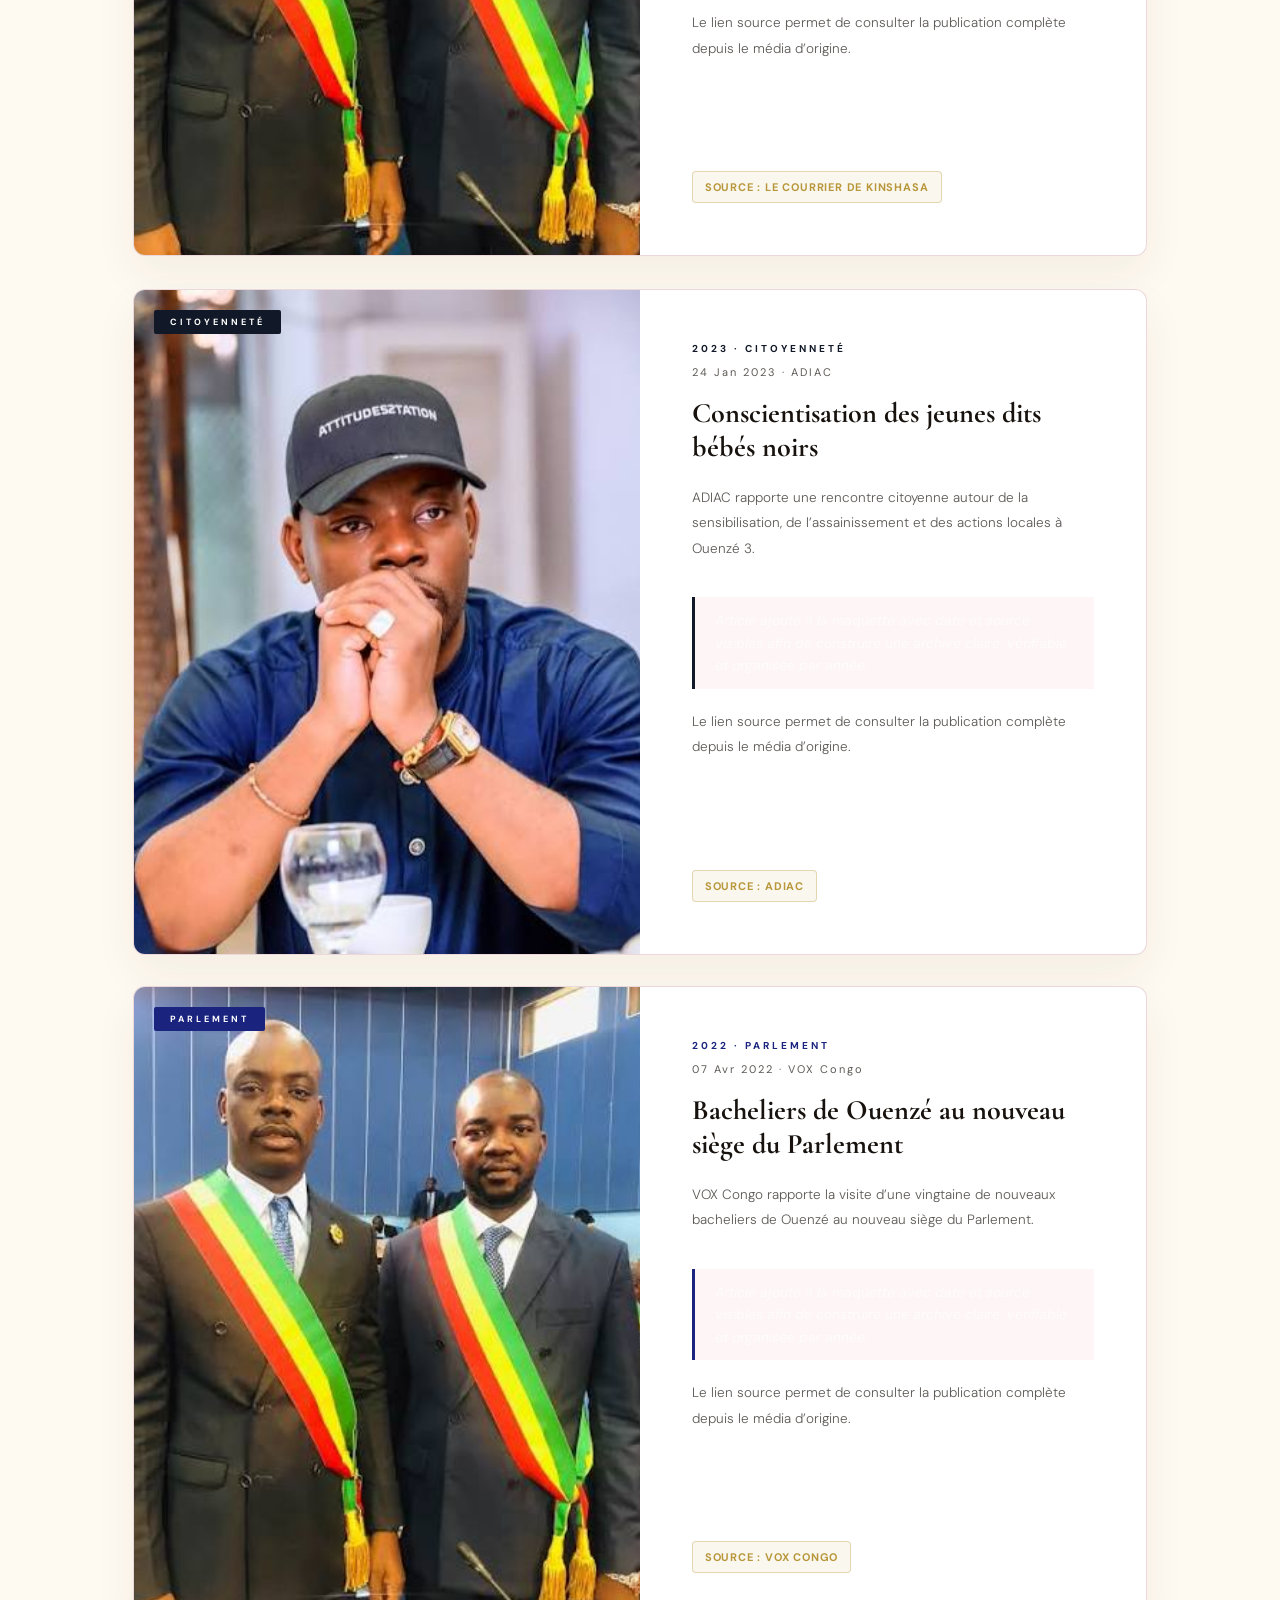
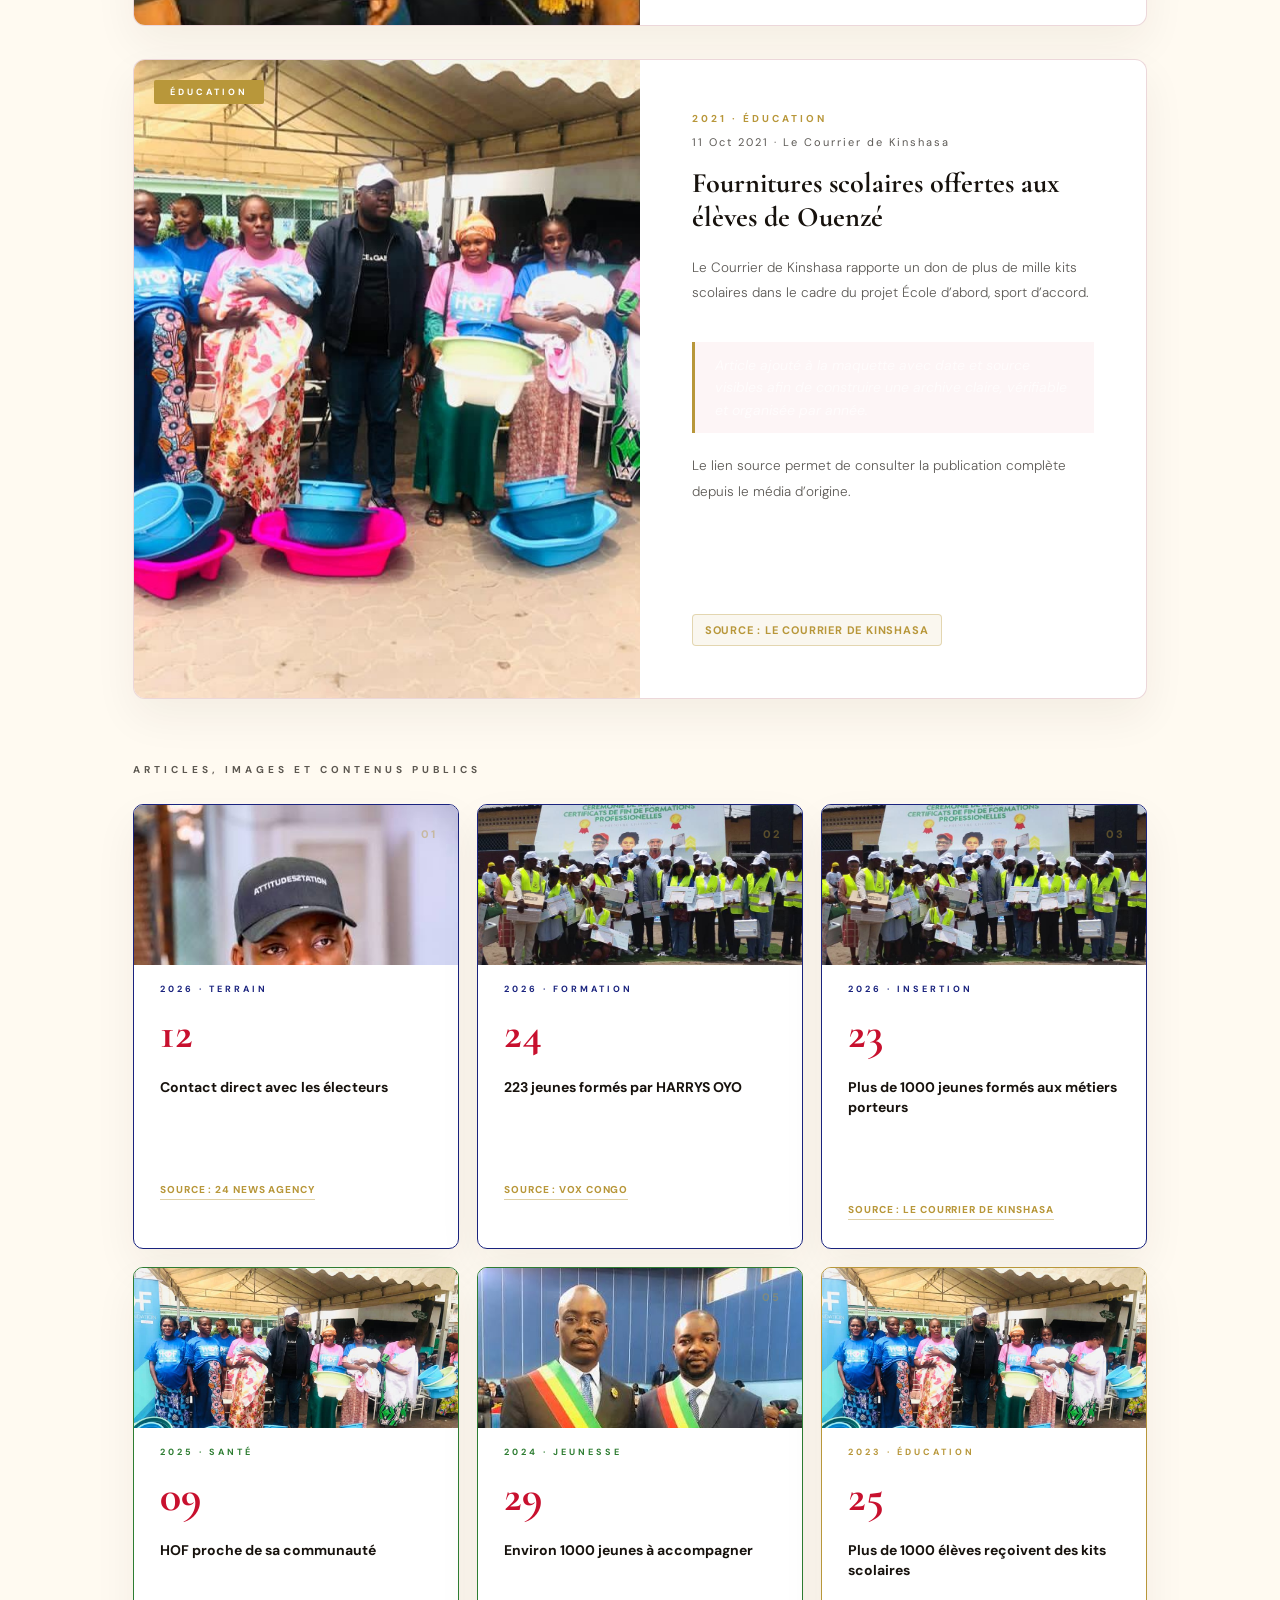
==== commit ad6792ad: "Refine chatbot identity and remove maquette paragraph" ====
--- a/index.html
+++ b/index.html
@@ -91,8 +91,8 @@
 <link rel="preconnect" href="https://fonts.googleapis.com">
 <link rel="preconnect" href="https://fonts.gstatic.com" crossorigin>
 <link href="https://fonts.googleapis.com/css2?family=Cormorant+Garamond:wght@400;600;700&family=DM+Sans:wght@300;400;500;600;700&family=Space+Grotesk:wght@700;800&display=swap" rel="stylesheet">
-<link rel="stylesheet" href="static/index.css?v=20260630-maquette-v2o">
-<link rel="stylesheet" href="static/mobile.css?v=20260630-maquette-v2o">
+<link rel="stylesheet" href="static/index.css?v=20260630-maquette-v2p">
+<link rel="stylesheet" href="static/mobile.css?v=20260630-maquette-v2p">
 <style>
 /* ── Sélecteur de langue ─────────────────────────────────── */
 .lang-switcher{display:flex;align-items:center;gap:4px;margin-left:10px}
@@ -105,7 +105,7 @@
 .lang-btn.lang-active{opacity:1;border-color:rgba(255,255,255,.35);background:rgba(255,255,255,.1);box-shadow:0 0 0 2px rgba(200,16,46,.35)}
 @media(max-width:900px){.lang-switcher{display:none}}
 </style>
-<script src="static/i18n.js?v=20260630-maquette-v2o"></script>
+<script src="static/i18n.js?v=20260630-maquette-v2p"></script>
 </head>
 <body>
 <a href="#hero" class="skip-link" style="position:absolute;top:-40px;left:0;background:var(--r);color:#fff;padding:8px 16px;z-index:9999;border-radius:0 0 6px 0;transition:top .2s" onfocus="this.style.top='0'" onblur="this.style.top='-40px'" data-i18n="skip.link">Aller au contenu principal</a>
@@ -707,11 +707,11 @@
 </nav>
 
 <script data-cfasync="false" src="/cdn-cgi/scripts/5c5dd728/cloudflare-static/email-decode.min.js"></script>
-<script src="static/i18n-data.en.js?v=20260630-maquette-v2o"></script>
-<script src="static/i18n-data.es.js?v=20260630-maquette-v2o"></script>
-<script src="static/i18n-data.zh.js?v=20260630-maquette-v2o"></script>
-<script src="static/i18n-data.ru.js?v=20260630-maquette-v2o"></script>
-<script src="static/index.js?v=20260630-maquette-v2o" defer></script>
+<script src="static/i18n-data.en.js?v=20260630-maquette-v2p"></script>
+<script src="static/i18n-data.es.js?v=20260630-maquette-v2p"></script>
+<script src="static/i18n-data.zh.js?v=20260630-maquette-v2p"></script>
+<script src="static/i18n-data.ru.js?v=20260630-maquette-v2p"></script>
+<script src="static/index.js?v=20260630-maquette-v2p" defer></script>
 
 <!-- ══ MODALES LÉGALES ══════════════════════════════════════════════ -->
 
@@ -848,7 +848,7 @@
 </div>
 
 <!-- ── CHATBOT WIDGET ────────────────────────────────────── -->
-<link rel="stylesheet" href="static/chat.css?v=20260630-maquette-v2o">
+<link rel="stylesheet" href="static/chat.css?v=20260630-maquette-v2p">
 
 <div class="chat-bubble" id="chatBubble" onclick="document.getElementById('chatBubble').classList.remove('visible');toggleChat()">
   Bonjour, je suis là pour vous aider.<span class="bubble-dots"><span></span><span></span><span></span></span>
@@ -887,7 +887,7 @@
   </div>
 </div>
 
-<script src="static/chat.js?v=20260630-maquette-v2o" defer></script>
+<script src="static/chat.js?v=20260630-maquette-v2p" defer></script>
 
 <style>
 /* ── ANTI-SCROLL HORIZONTAL ────────────────────────── */
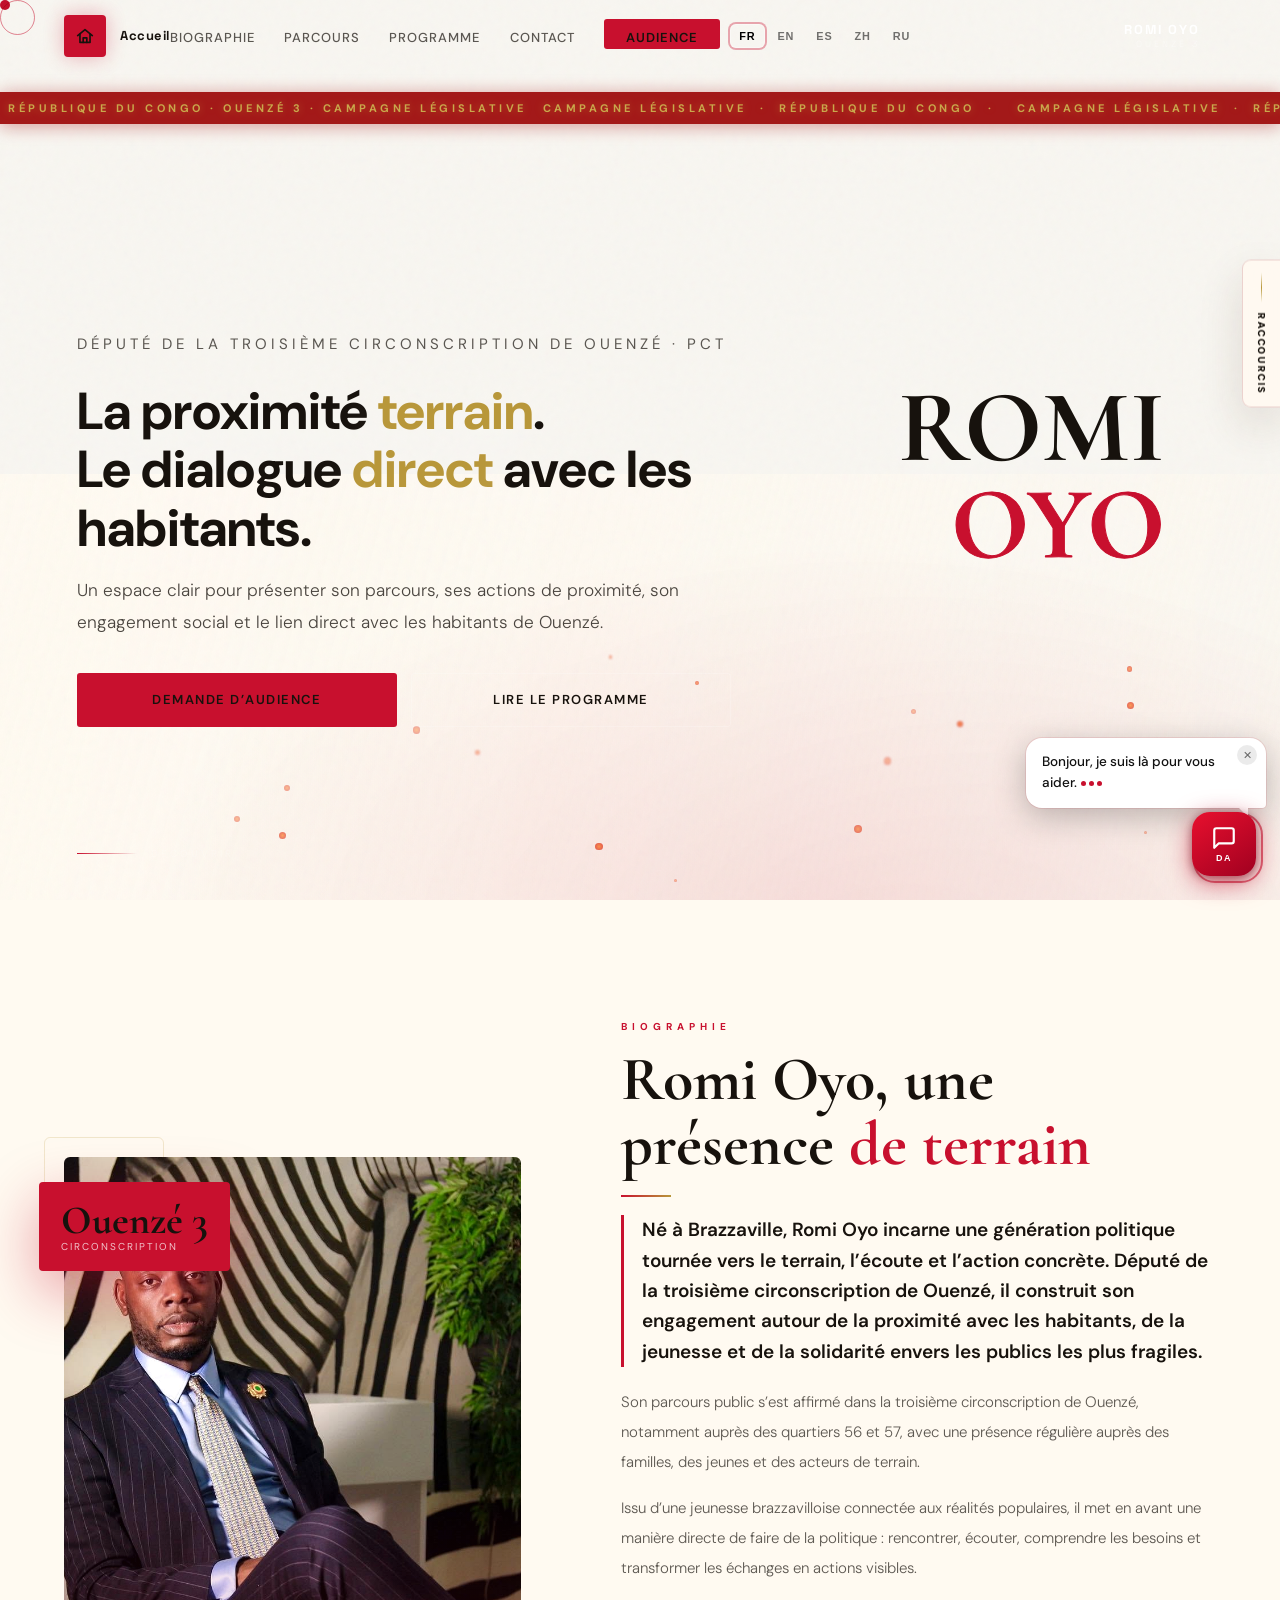
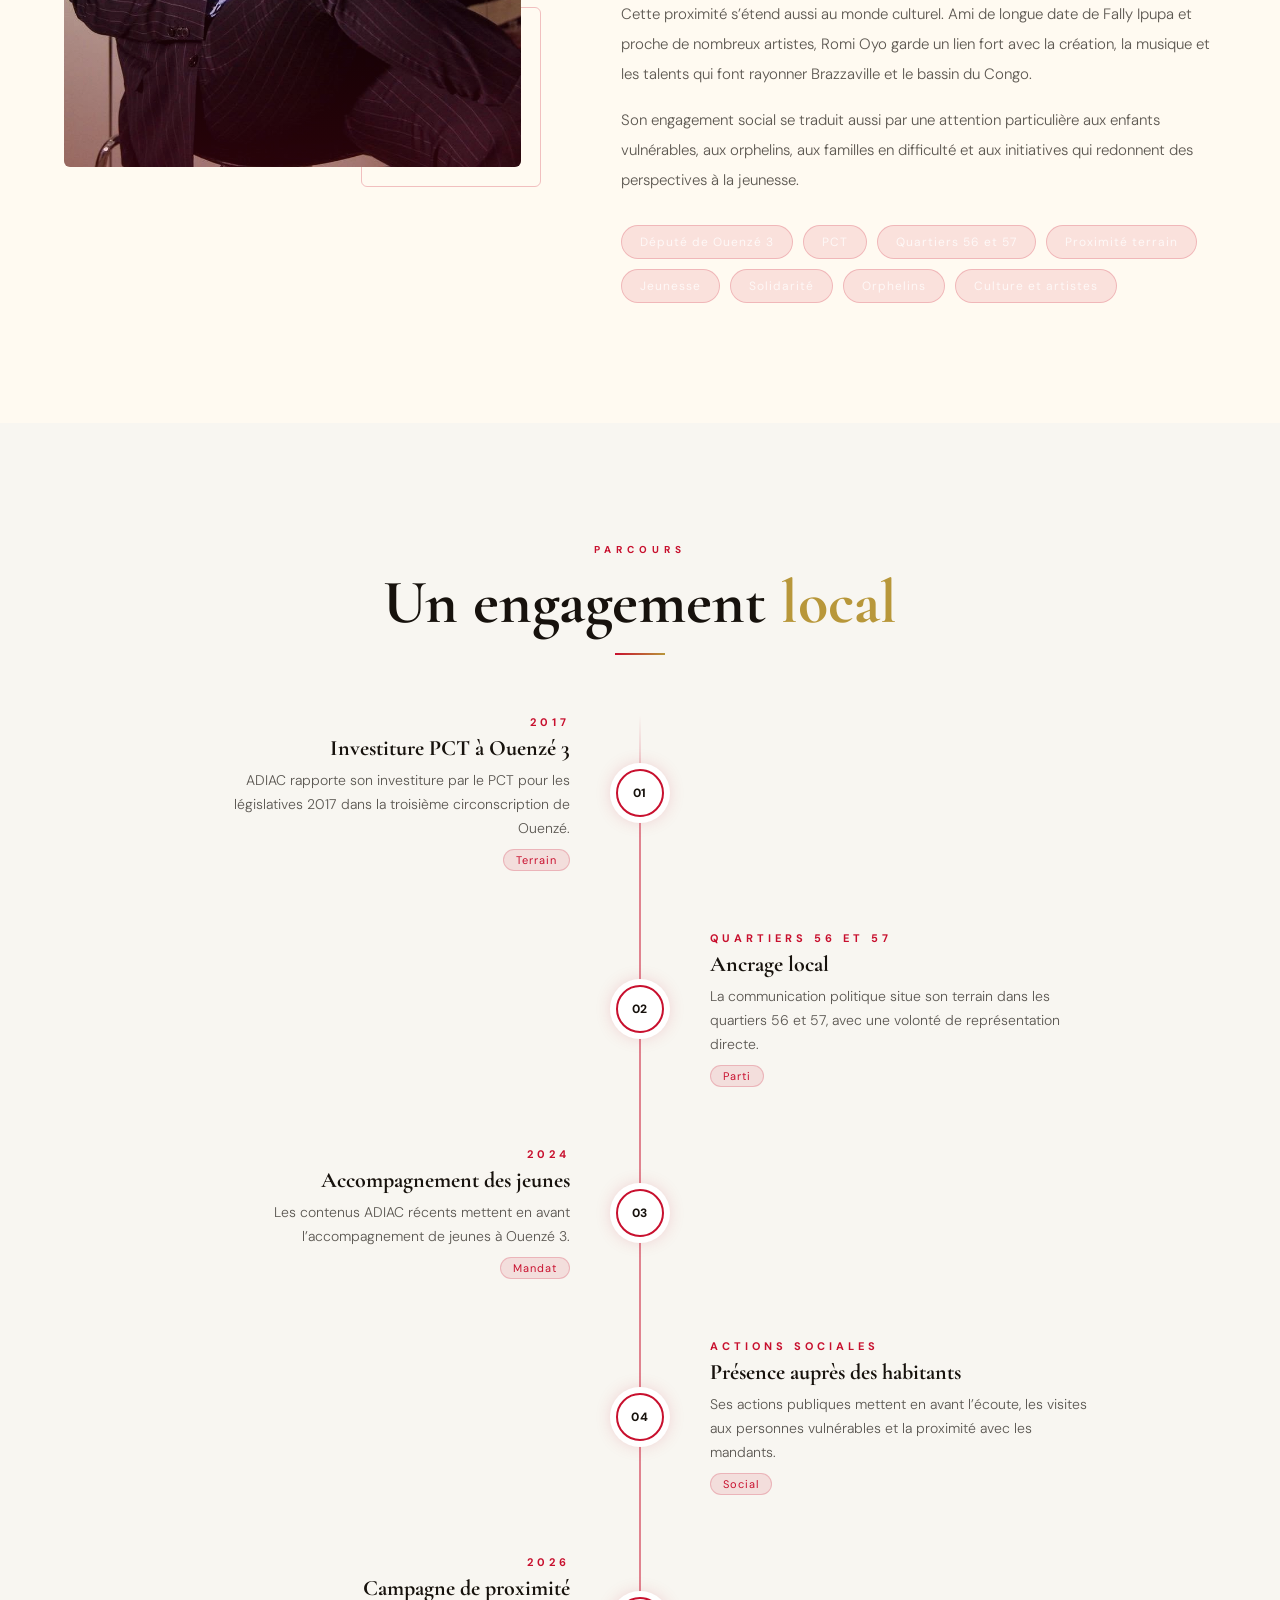
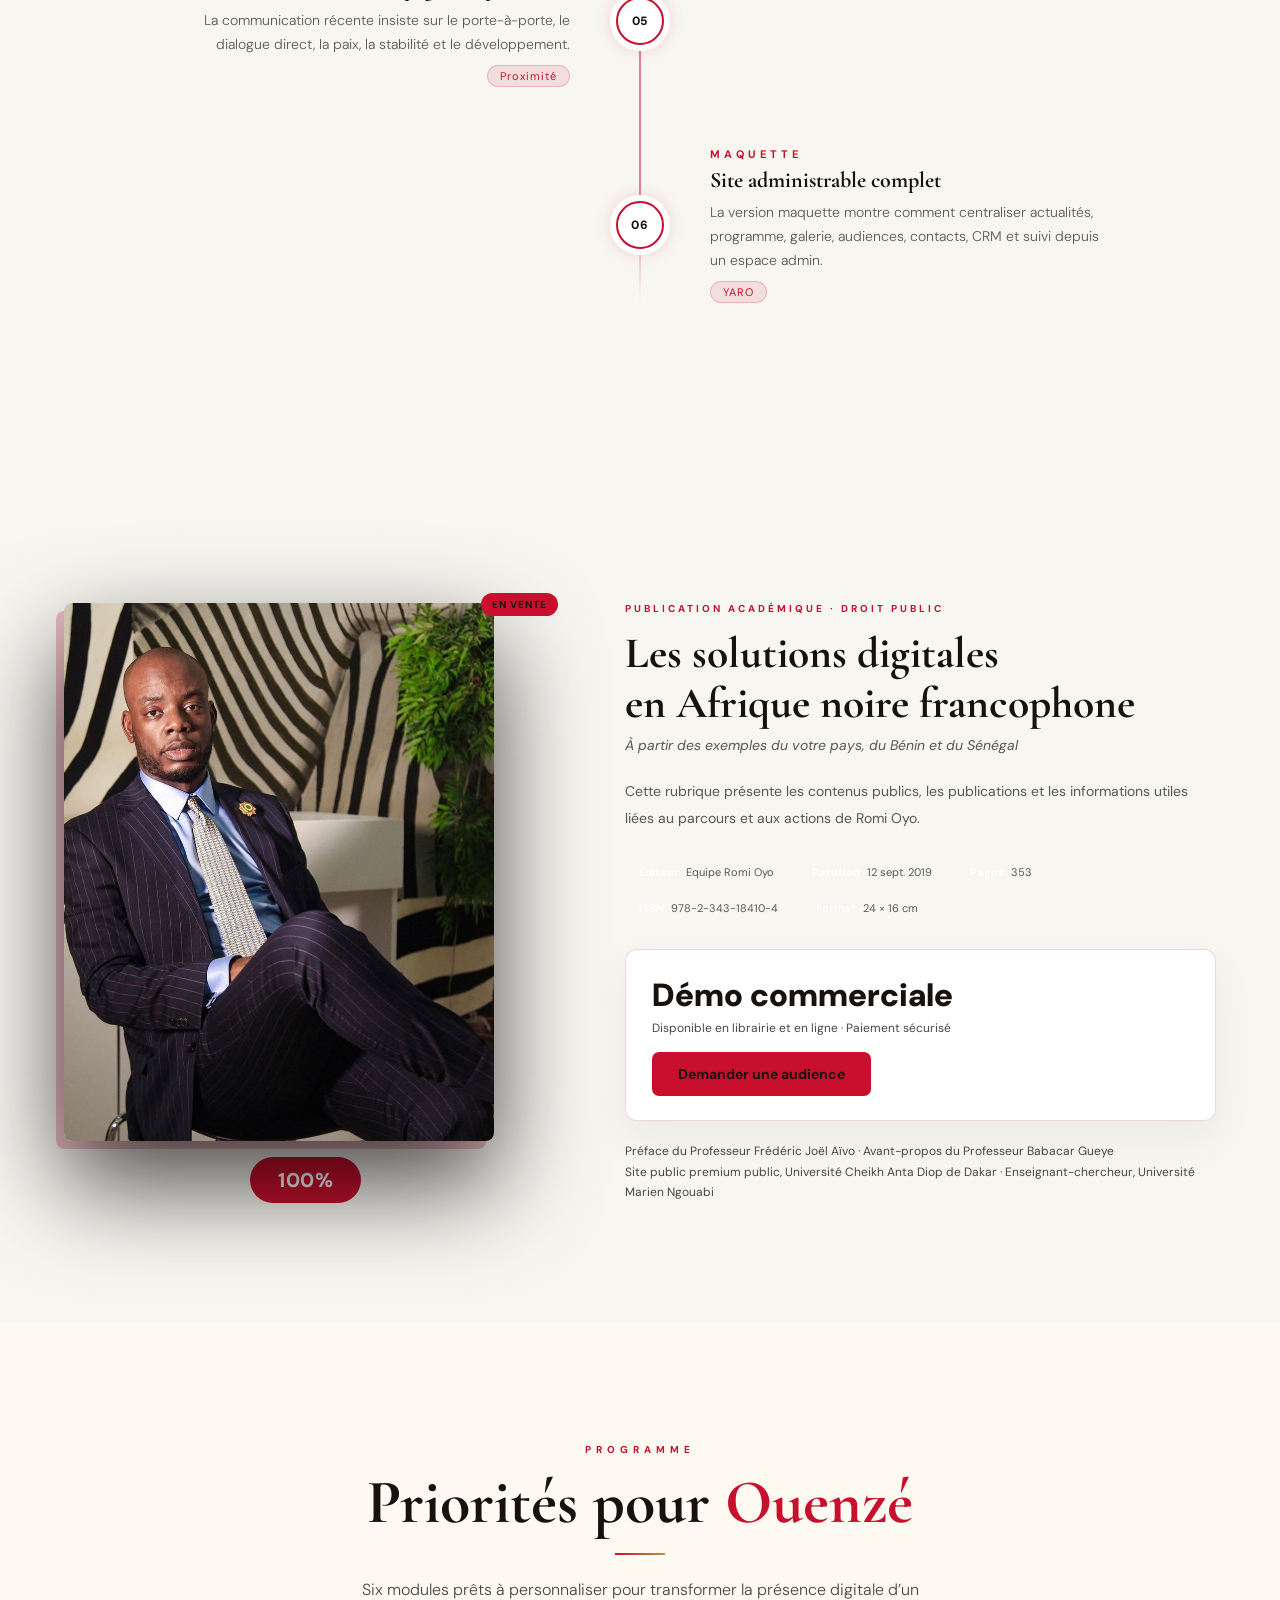
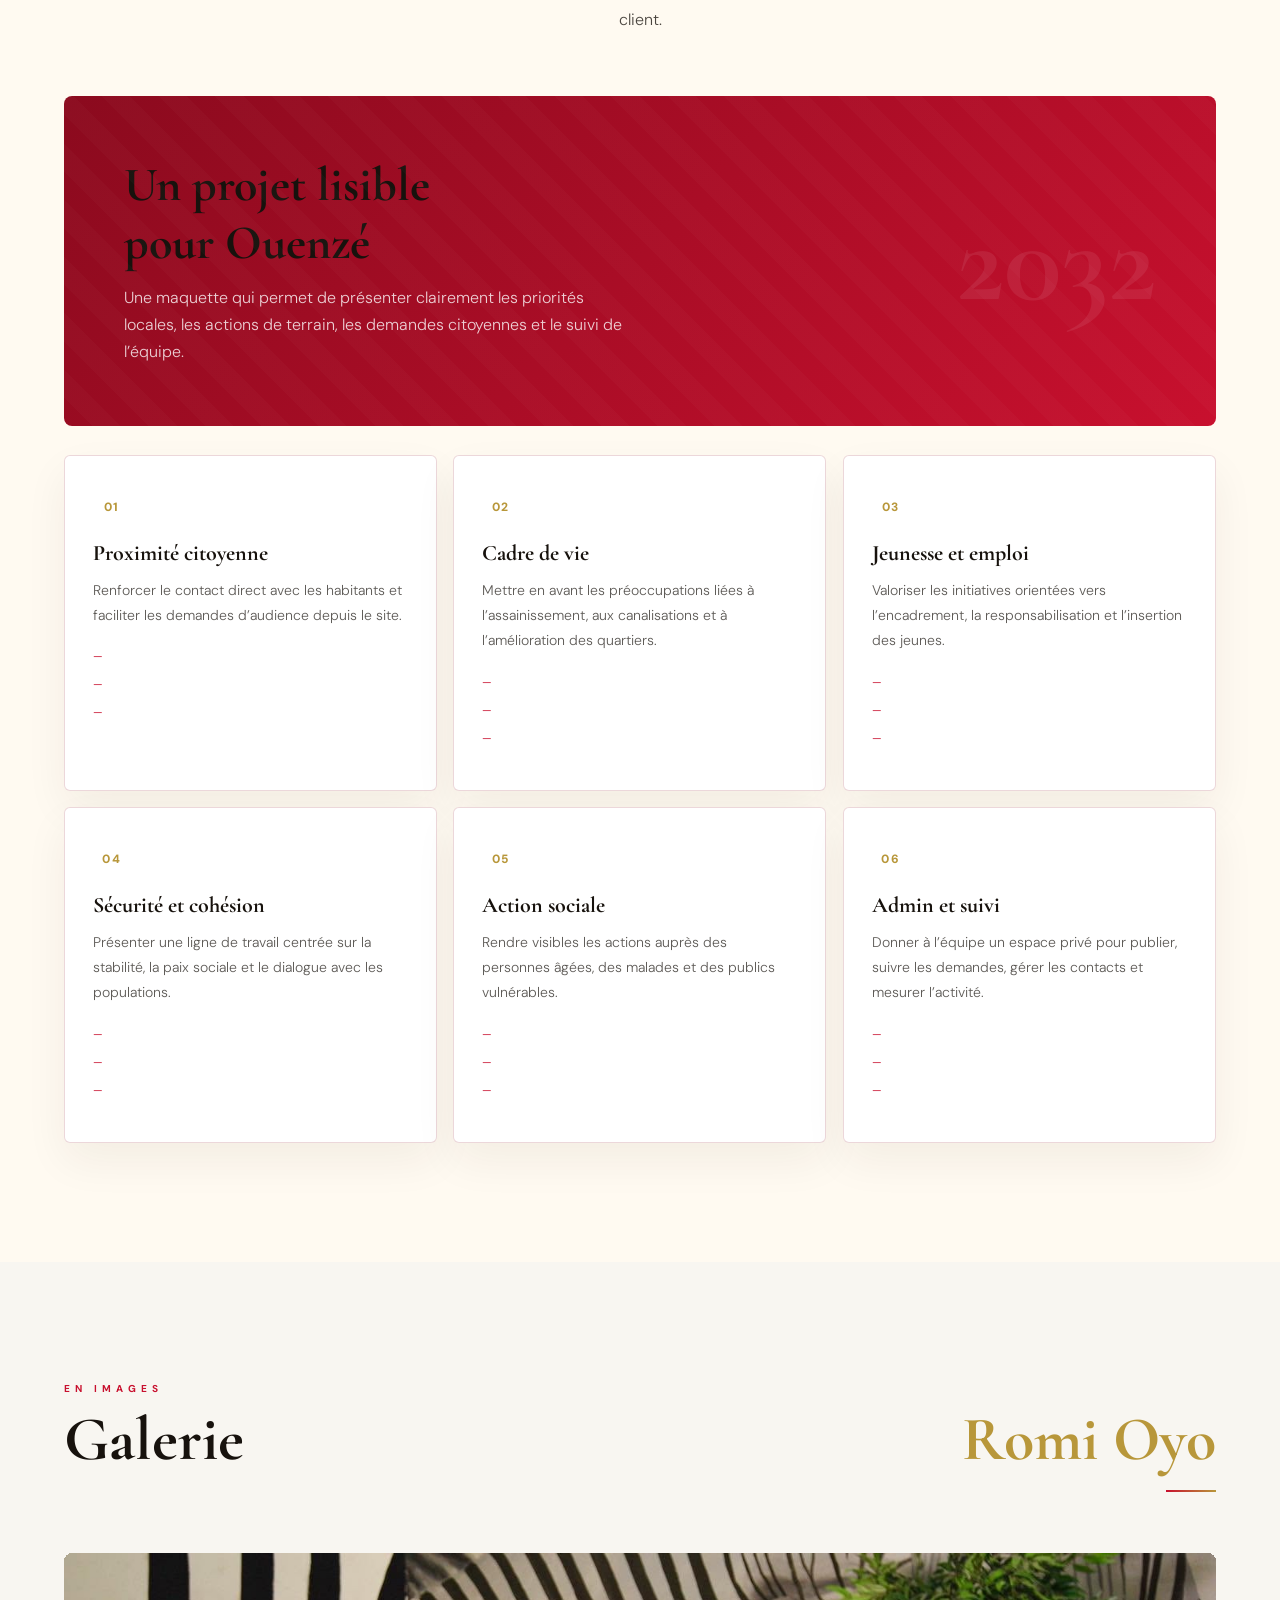
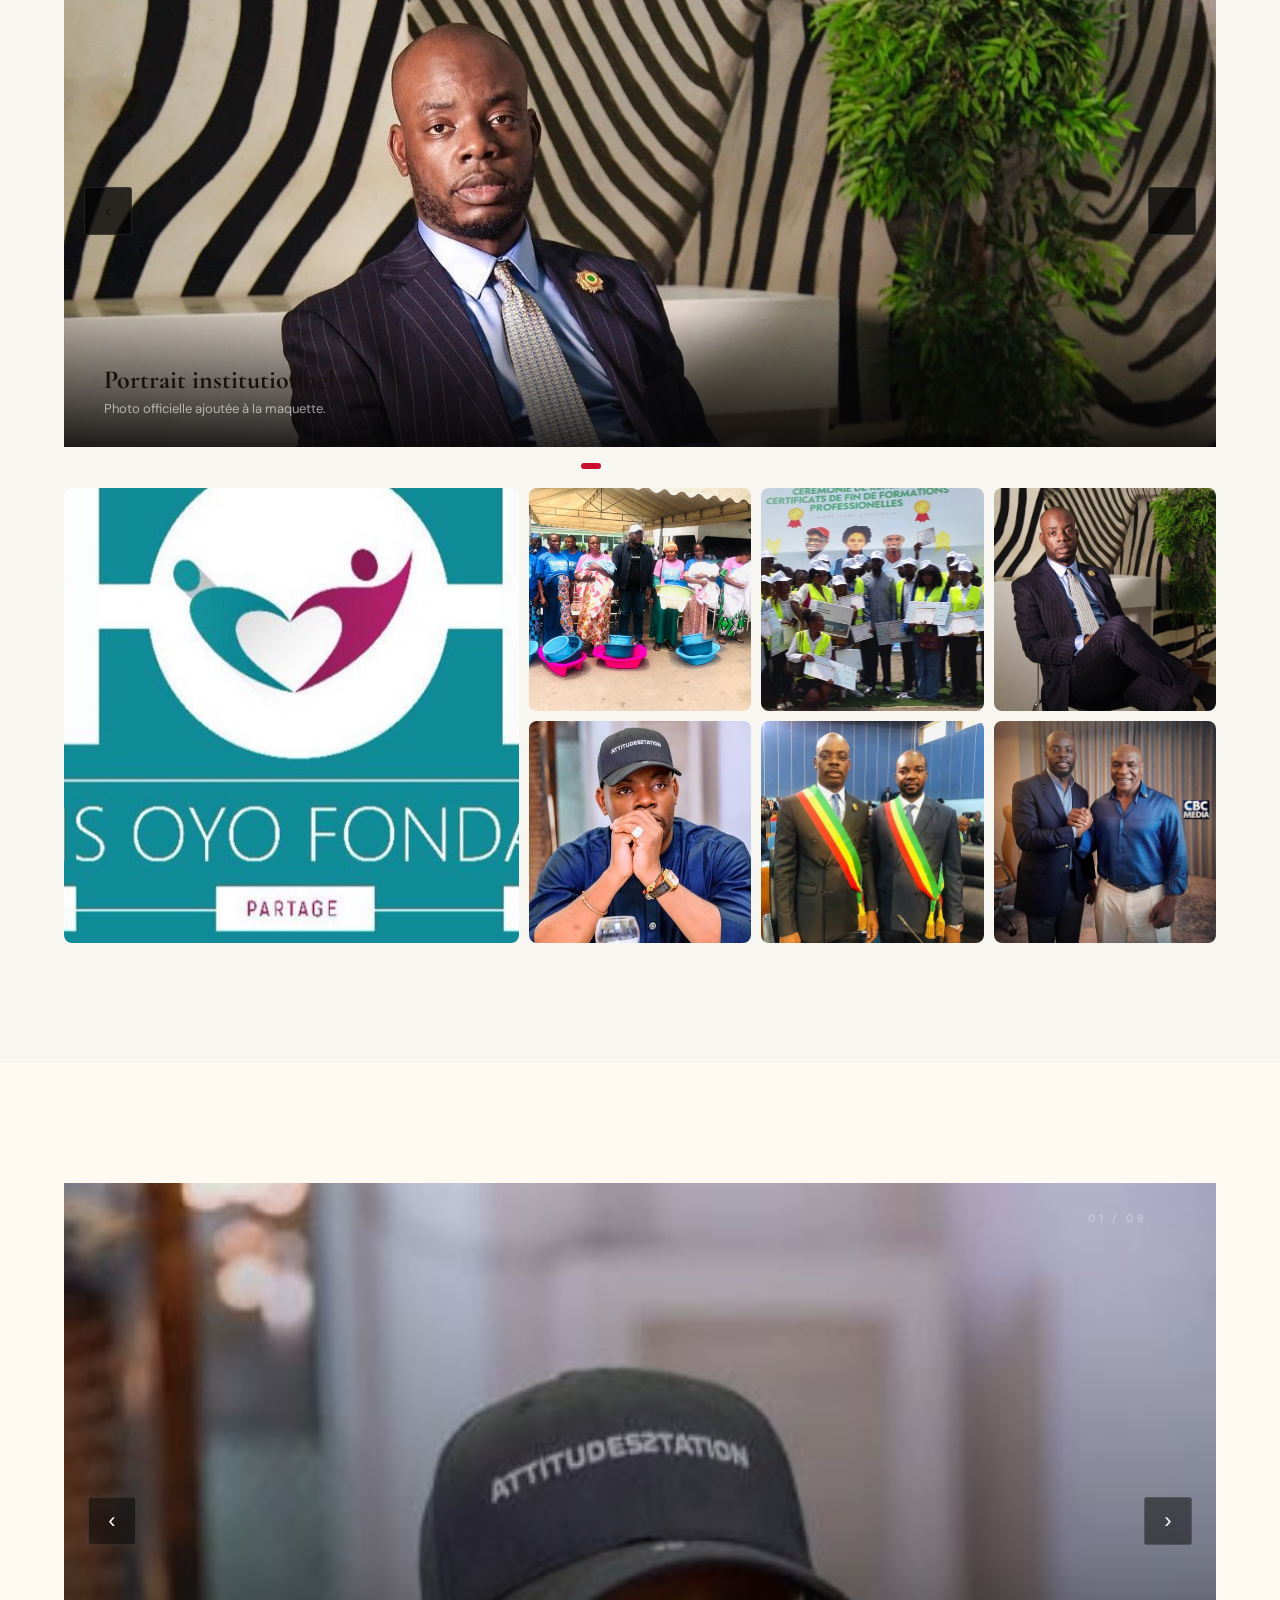
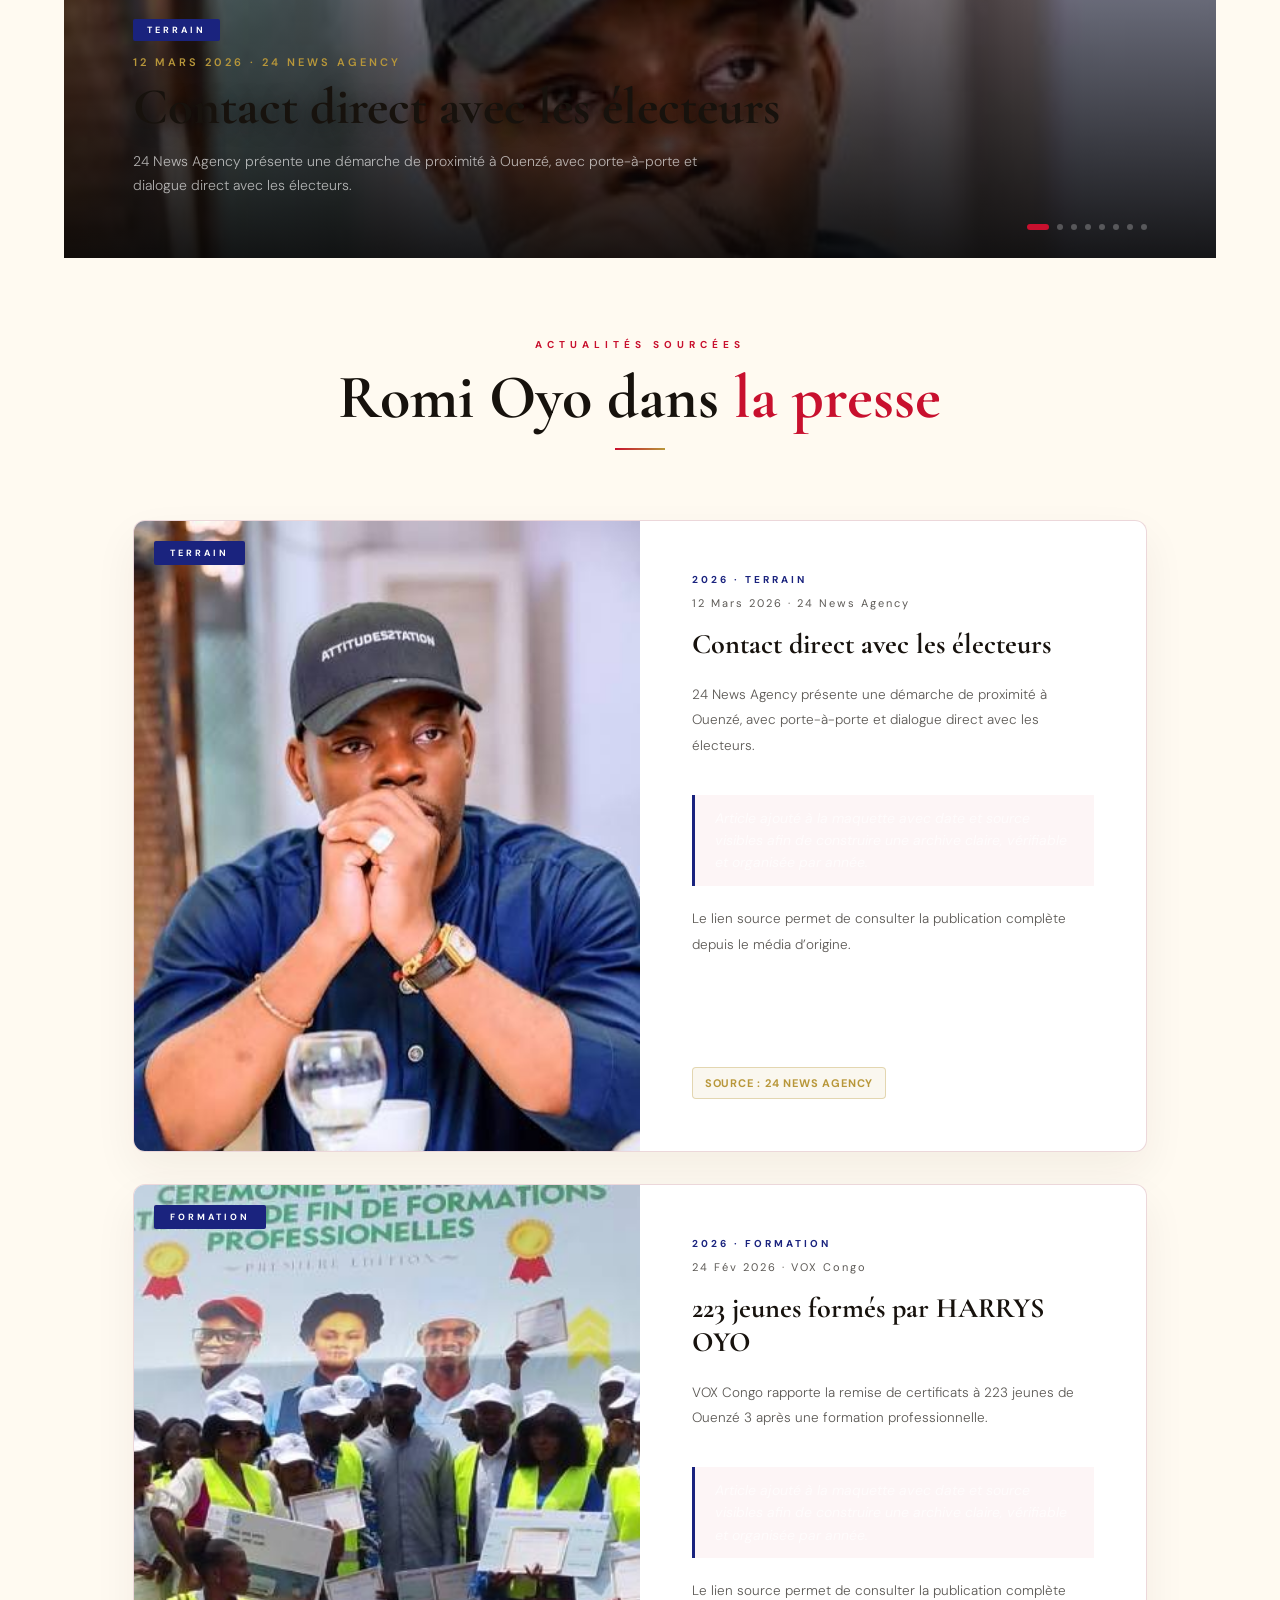
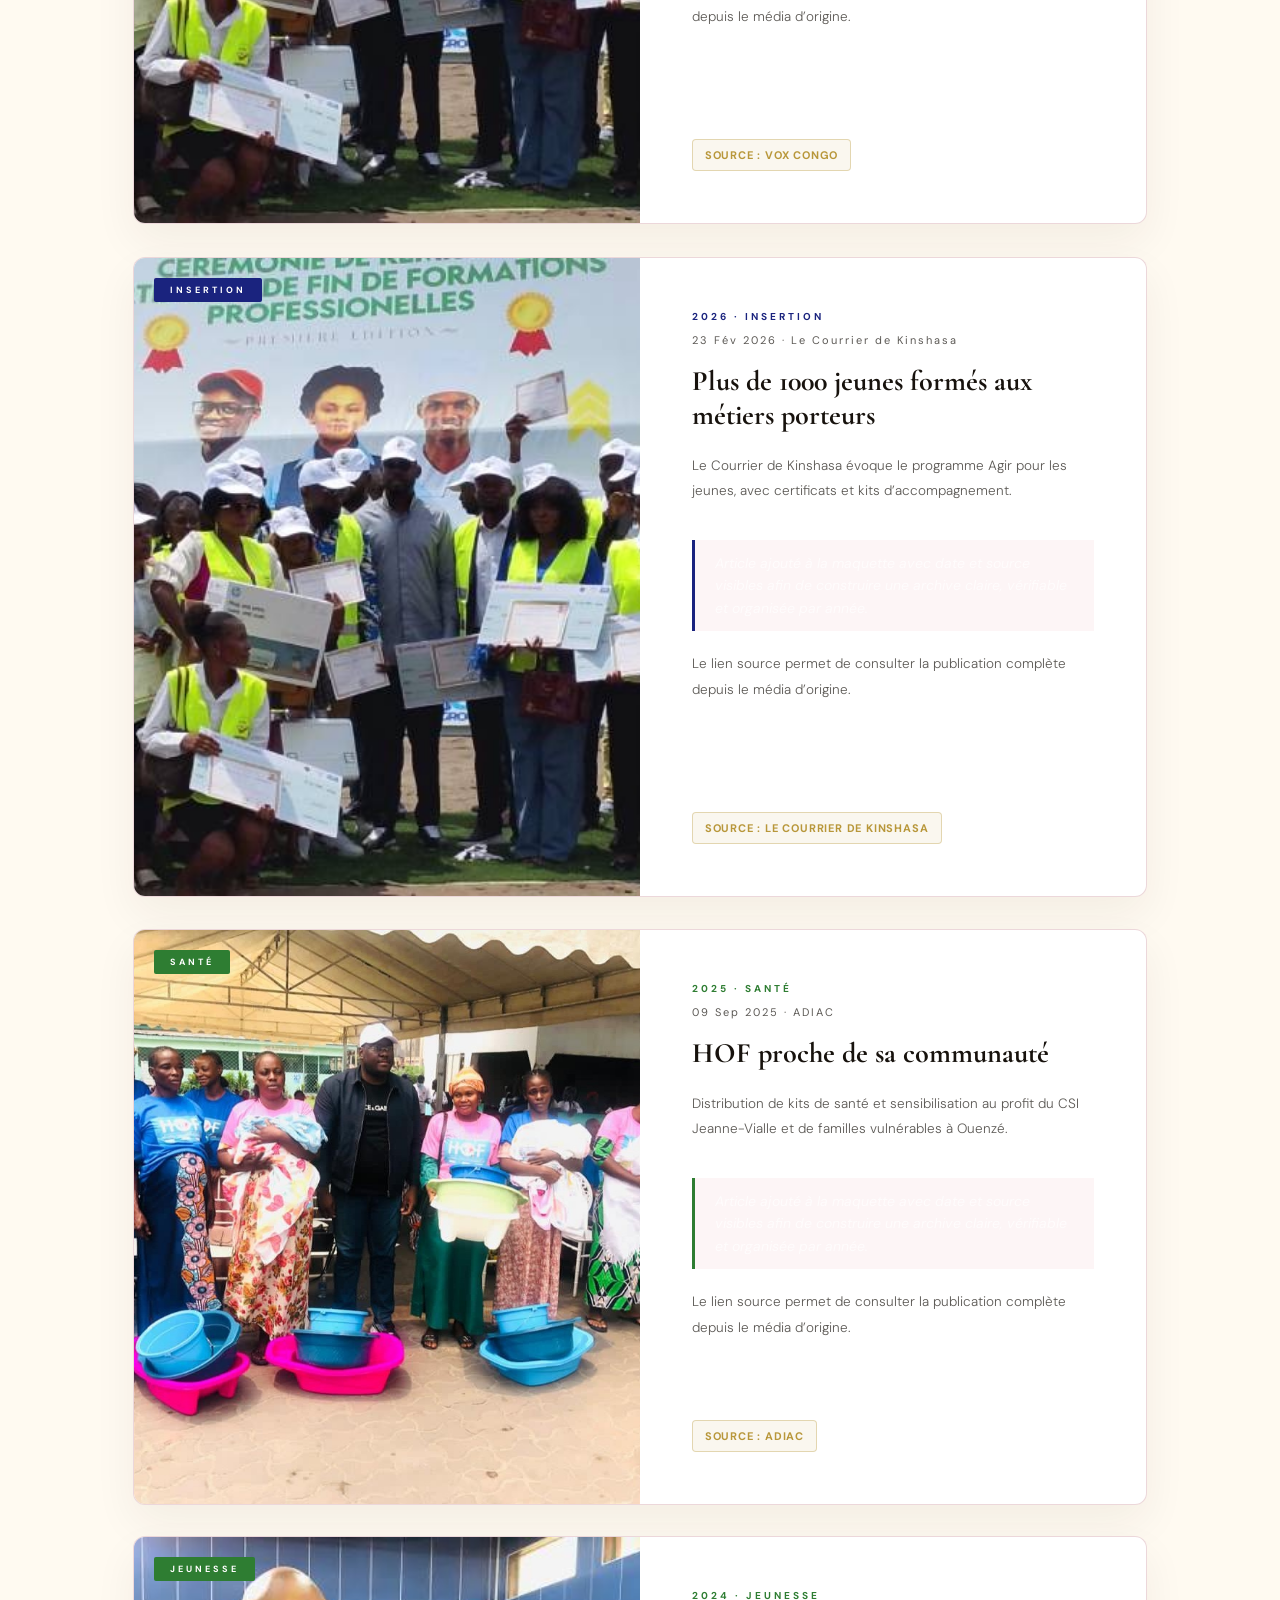
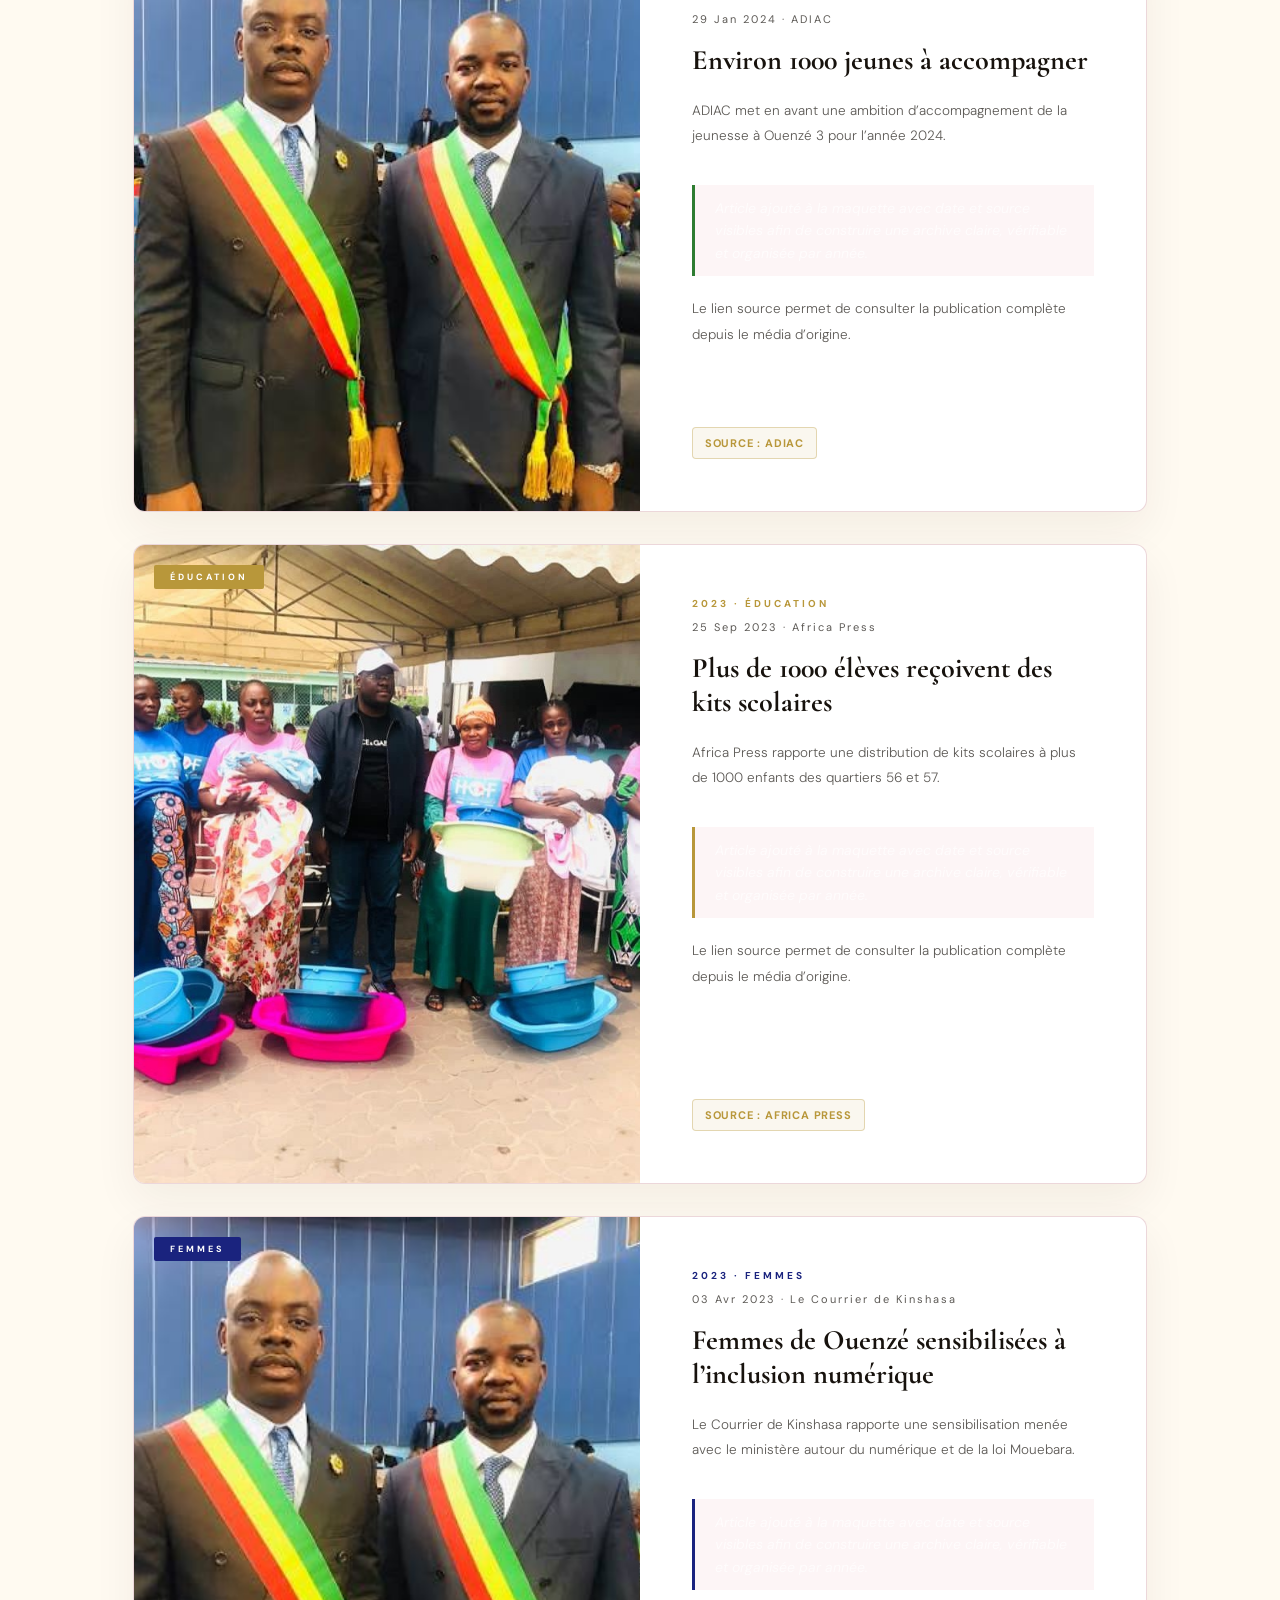
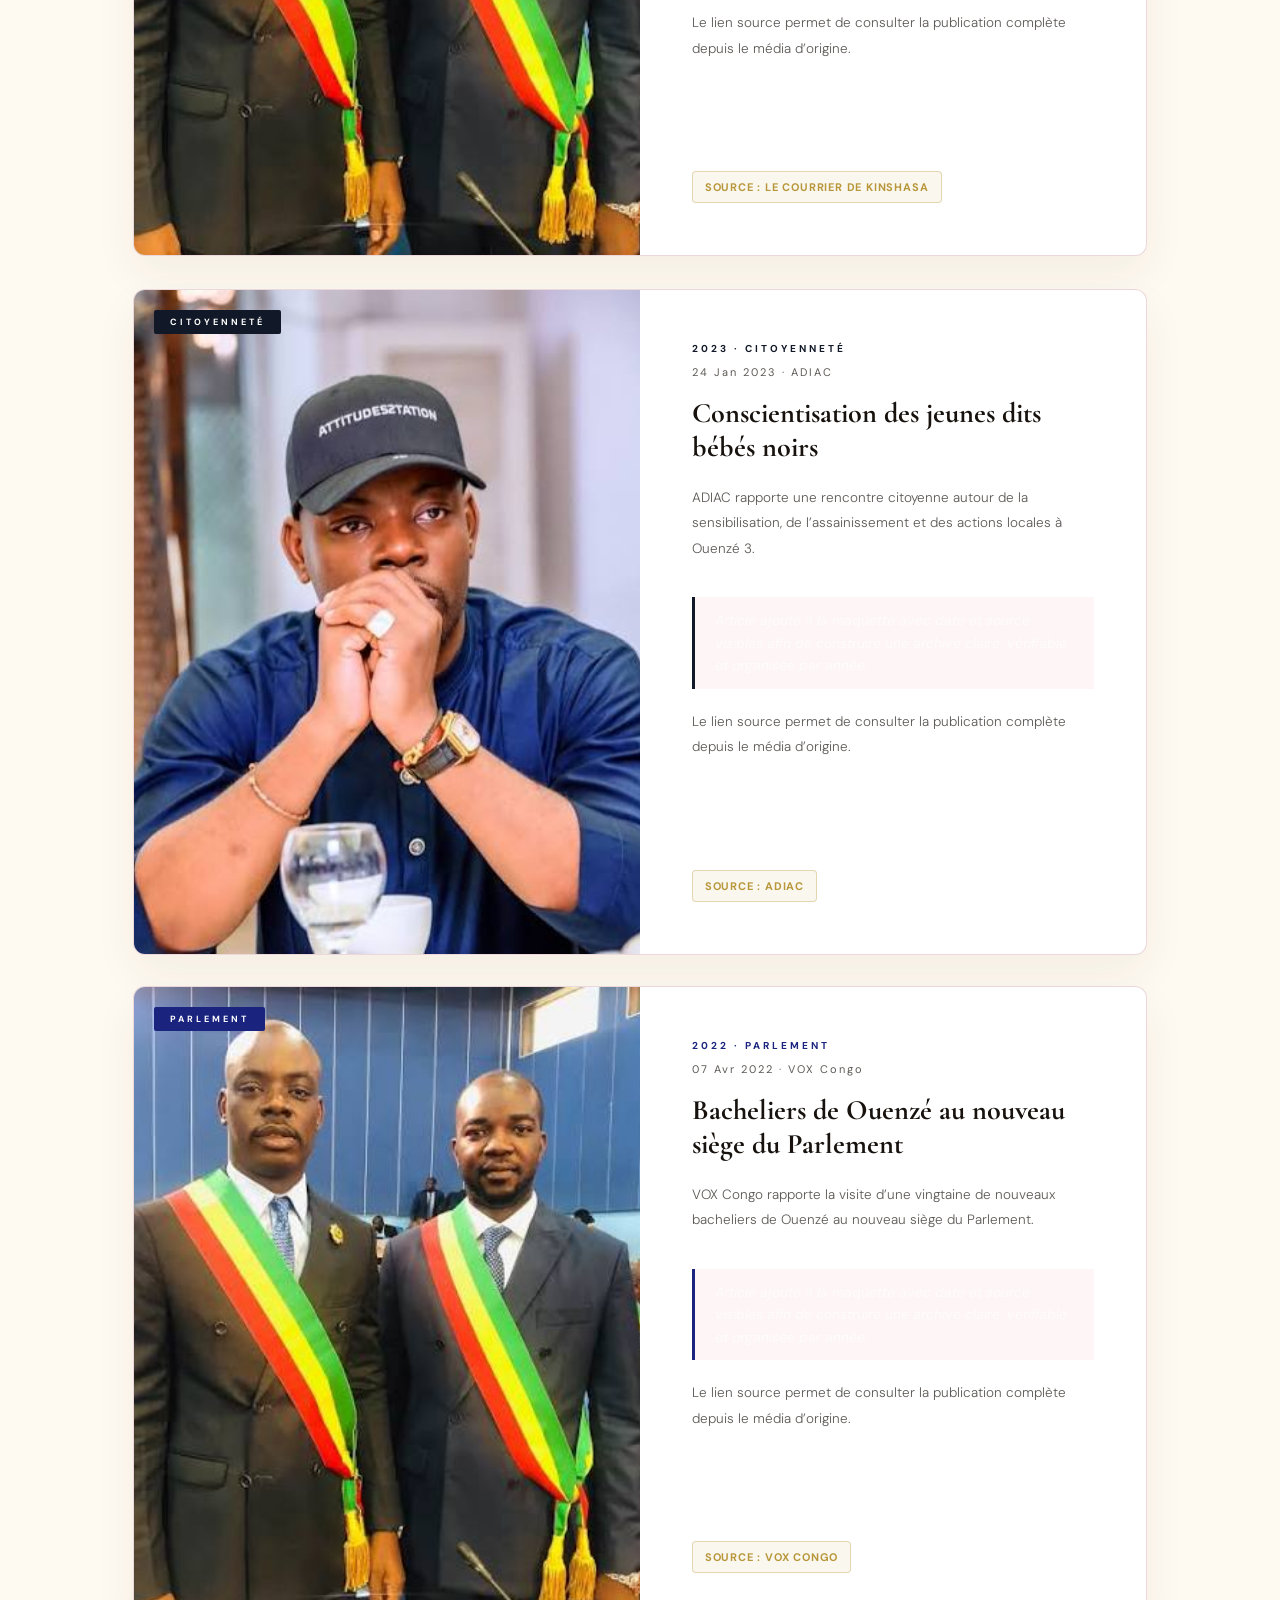
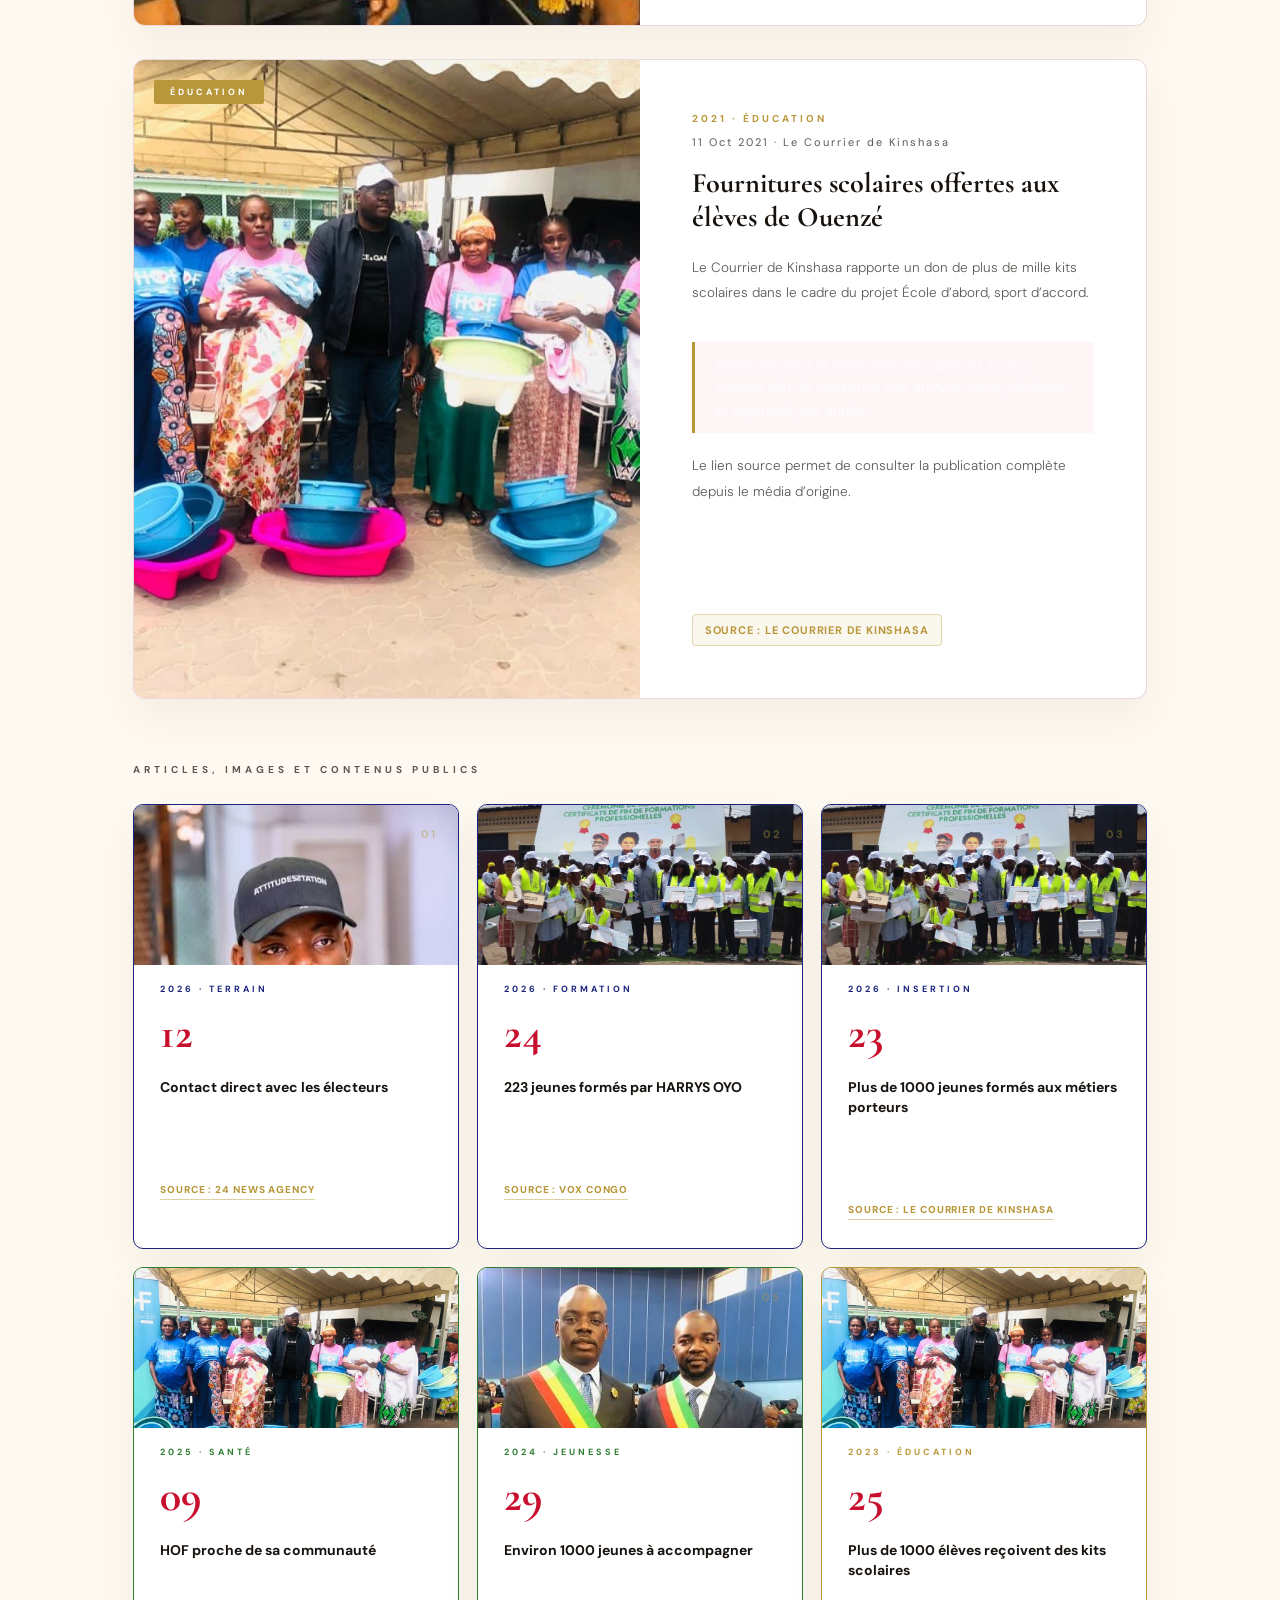
==== commit f62183c5: "Fix Romi Oyo maquette audit issues" ====
--- a/index.html
+++ b/index.html
@@ -3,19 +3,19 @@
 <head>
 <meta charset="UTF-8">
 <meta name="viewport" content="width=device-width, initial-scale=1.0, viewport-fit=cover">
-<title>Maquette V2 · Romi Oyo</title>
-<meta name="description" content="Maquette V2 Romi Oyo, député de la troisième circonscription de Ouenzé, avec espace admin, actualités, programme, galerie et demandes d’audience">
-<meta name="keywords" content="Romi Oyo, Ouenzé 3, député Congo, PCT, Brazzaville, Maquette V2, espace admin">
-<meta name="author" content="YARO Agency">
+<title>Romi Oyo · Ouenzé 3</title>
+<meta name="description" content="Site de présentation de l’honorable Romi Oyo, député de la troisième circonscription de Ouenzé, avec actualités, programme, galerie, vidéos et demandes d’audience.">
+<meta name="keywords" content="Romi Oyo, Ouenzé 3, député Congo, PCT, Brazzaville, audience, programme, actualités">
+<meta name="author" content="Equipe Romi Oyo">
 <meta name="robots" content="index, follow">
-<link rel="canonical" href="https://maquette-yaro.fr/">
+<link rel="canonical" href="https://maquette-romi-oyo.vercel.app/">
 
 <!-- Open Graph (Facebook, WhatsApp, LinkedIn) -->
 <meta property="og:type" content="website">
-<meta property="og:url" content="https://maquette-yaro.fr/">
-<meta property="og:title" content="Maquette V2 · Romi Oyo">
+<meta property="og:url" content="https://maquette-romi-oyo.vercel.app/">
+<meta property="og:title" content="Romi Oyo · Ouenzé 3">
 <meta property="og:description" content="Député de Ouenzé 3 · Proximité terrain, programme, actualités et espace admin de suivi.">
-<meta property="og:image" content="https://maquette-yaro.fr/images/romi-oyo.png">
+<meta property="og:image" content="https://maquette-romi-oyo.vercel.app/images/romi-oyo-costume-rayure.jpg">
 <meta property="og:image:width" content="1200">
 <meta property="og:image:height" content="630">
 <meta property="og:locale" content="fr_CG">
@@ -23,9 +23,9 @@
 
 <!-- Twitter Card -->
 <meta name="twitter:card" content="summary_large_image">
-<meta name="twitter:title" content="Maquette V2 · Romi Oyo">
+<meta name="twitter:title" content="Romi Oyo · Ouenzé 3">
 <meta name="twitter:description" content="Député de Ouenzé 3 · Proximité terrain, programme, actualités et espace admin de suivi.">
-<meta name="twitter:image" content="https://maquette-yaro.fr/images/romi-oyo.png">
+<meta name="twitter:image" content="https://maquette-romi-oyo.vercel.app/images/romi-oyo-costume-rayure.jpg">
 
 <!-- Données structurées JSON-LD (Google Rich Results) -->
 <script type="application/ld+json">
@@ -35,12 +35,12 @@
   "name": "Romi Oyo",
   "honorificPrefix": "Honorable",
   "jobTitle": "Député de la troisième circonscription de Ouenzé",
-  "description": "Maquette V2 Romi Oyo, député de Ouenzé 3 à Brazzaville.",
-  "url": "https://maquette-yaro.fr",
-  "image": "https://maquette-yaro.fr/images/romi-oyo.png",
+  "description": "Romi Oyo, député de Ouenzé 3 à Brazzaville.",
+  "url": "https://maquette-romi-oyo.vercel.app",
+  "image": "https://maquette-romi-oyo.vercel.app/images/romi-oyo-costume-rayure.jpg",
   "nationality": {
     "@type": "Country",
-    "name": "votre pays"
+    "name": "République du Congo"
   },
   "memberOf": [
     {
@@ -58,17 +58,19 @@
     "name": "Député",
     "occupationLocation": {
       "@type": "Country",
-      "name": "votre pays"
+      "name": "République du Congo"
     }
   },
   "contactPoint": {
     "@type": "ContactPoint",
     "contactType": "Equipe de proximité",
-    "email": "contact@maquette-yaro.fr",
+    "email": "contact@romi-oyo.cg",
     "availableLanguage": "French"
   },
   "sameAs": [
-    "https://maquette-yaro.fr"
+    "https://www.instagram.com/romioyo?igsh=MWQ4cGV1cnZ6MGRxdg==",
+    "https://www.facebook.com/share/19EqGfZUxo/?mibextid=wwXIfr",
+    "https://x.com/romi_oyo?s=21"
   ]
 }
 </script>
@@ -86,13 +88,13 @@
 </script>
 
 <!-- Analytics, Plausible (sans cookies, conforme RGPD) -->
-<script defer data-domain="maquette-yaro.fr" src="https://plausible.io/js/script.js"></script>
+<script defer data-domain="maquette-romi-oyo.vercel.app" src="https://plausible.io/js/script.js"></script>
 
 <link rel="preconnect" href="https://fonts.googleapis.com">
 <link rel="preconnect" href="https://fonts.gstatic.com" crossorigin>
 <link href="https://fonts.googleapis.com/css2?family=Cormorant+Garamond:wght@400;600;700&family=DM+Sans:wght@300;400;500;600;700&family=Space+Grotesk:wght@700;800&display=swap" rel="stylesheet">
-<link rel="stylesheet" href="static/index.css?v=20260630-maquette-v2p">
-<link rel="stylesheet" href="static/mobile.css?v=20260630-maquette-v2p">
+<link rel="stylesheet" href="static/index.css?v=20260630-maquette-v2q">
+<link rel="stylesheet" href="static/mobile.css?v=20260630-maquette-v2q">
 <style>
 /* ── Sélecteur de langue ─────────────────────────────────── */
 .lang-switcher{display:flex;align-items:center;gap:4px;margin-left:10px}
@@ -105,7 +107,7 @@
 .lang-btn.lang-active{opacity:1;border-color:rgba(255,255,255,.35);background:rgba(255,255,255,.1);box-shadow:0 0 0 2px rgba(200,16,46,.35)}
 @media(max-width:900px){.lang-switcher{display:none}}
 </style>
-<script src="static/i18n.js?v=20260630-maquette-v2p"></script>
+<script src="static/i18n.js?v=20260630-maquette-v2q"></script>
 </head>
 <body>
 <a href="#hero" class="skip-link" style="position:absolute;top:-40px;left:0;background:var(--r);color:#fff;padding:8px 16px;z-index:9999;border-radius:0 0 6px 0;transition:top .2s" onfocus="this.style.top='0'" onblur="this.style.top='-40px'" data-i18n="skip.link">Aller au contenu principal</a>
@@ -114,7 +116,7 @@
 <div id="loader">
   <div class="loader-logo">RO<span>.</span></div>
   <div class="loader-bar"><div class="loader-fill"></div></div>
-  <div class="loader-txt">Maquette V2</div>
+  <div class="loader-txt">Romi Oyo</div>
   <div class="loader-dev">Développé par <span>Rodrin Bakala Mouengue</span></div>
 </div>
 
@@ -189,7 +191,7 @@
   <div class="hero-video-bg"></div>
   <div class="hero-noise"></div>
   <div class="hero-img-side">
-    <img loading="eager" src="images/romi-oyo-costume-rayure.png" alt="Romi Oyo, député de Ouenzé 3">
+    <img loading="eager" src="images/romi-oyo-costume-rayure.jpg" alt="Romi Oyo, député de Ouenzé 3">
   </div>
   <div class="hero-content">
     <h1 class="hero-name" id="dyn-name">
@@ -197,15 +199,15 @@
       <span>OYO</span>
     </h1>
     <div class="hero-rule"></div>
-    <p class="hero-role" id="dyn-role">Site institutionnel premium · Espace admin · CRM · Formulaires</p>
+    <p class="hero-role" id="dyn-role">Député de la troisième circonscription de Ouenzé · PCT</p>
     <h2 class="hero-slogan" id="dyn-slogan">
       Un site <em>premium</em>.<br>
       Un admin <em>simple</em> pour tout gérer.
     </h2>
     <p class="hero-sub" id="dyn-sub">Une maquette complète pour présenter, vendre et déployer des sites clients plus vite.</p>
     <div class="hero-btns">
-      <a href="#engagement" class="btn btn-r" id="dyn-hero-btn1" data-i18n="hero.btn1">Demander une démo</a>
-      <a href="#programme" class="btn btn-o" id="dyn-hero-btn2" data-i18n="hero.btn2">Voir les modules</a>
+      <a href="#engagement" class="btn btn-r" id="dyn-hero-btn1" data-i18n="hero.btn1">Demande d’audience</a>
+      <a href="#programme" class="btn btn-o" id="dyn-hero-btn2" data-i18n="hero.btn2">Lire le programme</a>
     </div>
   </div>
   <a href="#about" class="hero-scroll">
@@ -219,7 +221,7 @@
   <div class="about-grid">
     <div class="about-img-wrap rev-l">
       <div class="about-img-frame">
-        <img loading="lazy" src="images/romi-oyo-costume-rayure.png" alt="Romi Oyo">
+        <img loading="lazy" src="images/romi-oyo-costume-rayure.jpg" alt="Romi Oyo">
       </div>
       <div class="about-img-deco"></div>
       <div class="about-img-deco2"></div>
@@ -232,7 +234,7 @@
       <span class="stag" id="dyn-about-tag">La solution</span>
       <h2 class="stitle" id="dyn-about-title">Une maquette prête à <span class="r">vendre</span></h2>
       <div class="sline"></div>
-      <p class="about-intro" id="dyn-about-intro">Cette maquette institutionnelle présente Romi Oyo avec une base complète : espace admin privé, contenus dynamiques, formulaires, CRM et suivi d'activité.</p>
+      <p class="about-intro" id="dyn-about-intro">Cette page présente Romi Oyo, son parcours, ses actions de proximité, son engagement social et le lien direct avec les habitants de Ouenzé.</p>
       <div id="dyn-about-body"></div>
       <div class="about-pills" id="dyn-about-pills">
         <span class="pill">Site public premium</span>
@@ -266,7 +268,7 @@
 
     <div class="pub-book rev-l">
       <div style="position:relative;display:inline-block">
-        <img loading="lazy" src="images/romi-oyo-costume-rayure.png" alt="Romi Oyo, maquette institutionnelle" class="pub-cover-img">
+        <img loading="lazy" src="images/romi-oyo-costume-rayure.jpg" alt="Romi Oyo, maquette institutionnelle" class="pub-cover-img">
         <span class="pub-cover-badge" data-i18n="pub.cover.badge">Démo prête</span>
       </div>
       <div class="pub-price-badge">100%</div>
@@ -289,7 +291,7 @@
         <div class="pub-buy-price">Démo commerciale <span data-i18n="pub.buy.shipping">prête à personnaliser</span></div>
         <div class="pub-buy-note" data-i18n="pub.buy.note">Présentez le rendu, adaptez les contenus, démoz sur le domaine du client.</div>
         <div class="pub-buy-btns">
-          <a class="pub-btn-primary" href="#engagement" data-i18n="pub.buy.btn" style="text-decoration:none;display:inline-flex">Demander une démo</a>
+          <a class="pub-btn-primary" href="#engagement" data-i18n="pub.buy.btn" style="text-decoration:none;display:inline-flex">Demander une audience</a>
         </div>
       </div>
 
@@ -563,9 +565,9 @@
   <h2 id="dyn-cta-title" data-i18n="cta.title">Romi OYO :<br>proximité, écoute et terrain</h2>
   <p id="dyn-cta-sub" data-i18n="cta.sub">Un produit clair, duplicable et prêt à être présenté à vos clients.</p>
   <div class="cta-btns">
-    <a href="#engagement" class="btn btn-r" id="dyn-cta-btn1" data-i18n="cta.btn1">Demander une démo</a>
+    <a href="#engagement" class="btn btn-r" id="dyn-cta-btn1" data-i18n="cta.btn1">Demande d’audience</a>
     <a href="#contact" class="btn btn-g" id="dyn-cta-btn2" data-i18n="cta.btn2">Nous contacter</a>
-    <a href="#programme" class="btn btn-o" id="dyn-cta-btn3" data-i18n="cta.btn3">Voir les modules</a>
+    <a href="#programme" class="btn btn-o" id="dyn-cta-btn3" data-i18n="cta.btn3">Lire le programme</a>
   </div>
 </div>
 
@@ -580,11 +582,11 @@
     <div class="ct-wrap">
       <div class="rev-l">
         <h3 class="ct-title" id="dyn-ct-sidebar-title" data-i18n-html="ct.sidebar.title">Quartier Général<br>de Campagne</h3>
-        <p class="ct-txt" id="dyn-ct-sidebar-desc" data-i18n="ct.sidebar.desc">Notre équipe répond à vos questions, traite vos demandes de rencontre et organise vos échanges avec le candidat YARO.</p>
+        <p class="ct-txt" id="dyn-ct-sidebar-desc" data-i18n="ct.sidebar.desc">Notre équipe répond à vos questions, traite vos demandes de rencontre et organise vos échanges avec l’équipe de proximité.</p>
         <div class="ct-items">
           <div class="ct-item"><div class="ct-ic">AD</div><div><span class="ct-lbl" data-i18n="ct.lbl.address">Adresse</span><span class="ct-val" id="dyn-ct-address">Brazzaville, République du Congo</span></div></div>
           <div class="ct-item"><div class="ct-ic">TEL</div><div><span class="ct-lbl" data-i18n="ct.lbl.phone">Téléphone</span><span class="ct-val" id="dyn-phone">+242 06 XXX XXXX</span></div></div>
-          <div class="ct-item"><div class="ct-ic">MAIL</div><div><span class="ct-lbl" data-i18n="ct.lbl.email">Email</span><span class="ct-val" id="dyn-ct-email">contact@maquette-yaro.fr</span></div></div>
+          <div class="ct-item"><div class="ct-ic">MAIL</div><div><span class="ct-lbl" data-i18n="ct.lbl.email">Email</span><span class="ct-val" id="dyn-ct-email">contact@romi-oyo.cg</span></div></div>
           <div class="ct-item"><div class="ct-ic">SOC</div><div><span class="ct-lbl" data-i18n="ct.lbl.social">Réseaux sociaux</span><span class="ct-val ct-social-links" id="dyn-ct-social"><a href="https://www.instagram.com/romioyo?igsh=MWQ4cGV1cnZ6MGRxdg==" target="_blank" rel="noopener">Instagram</a><a href="https://www.facebook.com/share/19EqGfZUxo/?mibextid=wwXIfr" target="_blank" rel="noopener">Facebook</a><a href="https://x.com/romi_oyo?s=21" target="_blank" rel="noopener">X</a></span></div></div>
         </div>
       </div>
@@ -635,13 +637,13 @@
         <div class="nlogo-badge">RO</div>
         <div class="nlogo-txt"><span id="dyn-ft-logo-name">Romi OYO</span><small id="dyn-ft-logo-sub">Député · Ouenzé 3</small></div>
       </div>
-      <p class="ft-brand-p" id="dyn-ft-brand">Maquette V2 Romi Oyo, député de la troisième circonscription de Ouenzé à Brazzaville.</p>
+      <p class="ft-brand-p" id="dyn-ft-brand">Romi Oyo, député de la troisième circonscription de Ouenzé à Brazzaville.</p>
       <div class="social-row">
         <a href="https://www.facebook.com/share/19EqGfZUxo/?mibextid=wwXIfr" class="soc" target="_blank" rel="noopener" aria-label="Facebook Romi Oyo">f</a>
         <a href="https://x.com/romi_oyo?s=21" class="soc" target="_blank" rel="noopener" aria-label="X Romi Oyo">𝕏</a>
         <a href="https://www.instagram.com/romioyo?igsh=MWQ4cGV1cnZ6MGRxdg==" class="soc" target="_blank" rel="noopener" aria-label="Instagram Romi Oyo">IG</a>
-        <a href="#" class="soc">▶</a>
-        <a href="#" class="soc">WA</a>
+        <a href="#videos" class="soc" aria-label="Vidéos Romi Oyo">▶</a>
+        <a href="#contact" class="soc" aria-label="Contact Romi Oyo">CT</a>
       </div>
     </div>
     <div class="ft-col"><div class="ft-col-t" data-i18n="ft.nav">Navigation</div><ul><li><a href="#about" data-i18n="nav.biography">Biographie</a></li><li><a href="#parcours" data-i18n="nav.parcours">Parcours</a></li><li><a href="#programme" data-i18n="nav.programme">Programme</a></li><li><a href="#engagement" data-i18n="nav.audience">Audience</a></li><li><a href="#contact" data-i18n="nav.contact">Contact</a></li></ul></div>
@@ -649,7 +651,7 @@
     <div class="ft-col"><div class="ft-col-t" data-i18n="ft.legal">Légal</div><ul><li><a href="#" onclick="event.preventDefault();openLegal('mentions')" data-i18n="ft.mentions">Mentions légales</a></li><li><a href="#" onclick="event.preventDefault();openLegal('confidentialite')" data-i18n="ft.privacy">Confidentialité</a></li><li><a href="https://pct.cg/" target="_blank" rel="noopener">PCT officiel</a></li></ul></div>
   </div>
   <div class="ft-bottom">
-    <p id="dyn-ft-copyright" data-i18n="ft.copyright">© 2026 Campagne YARO · PCT · Tous droits réservés</p>
+    <p id="dyn-ft-copyright" data-i18n="ft.copyright">© 2026 Romi Oyo · PCT · Tous droits réservés</p>
     <div class="ft-legal"><a href="#" onclick="event.preventDefault();openLegal('mentions')" data-i18n="ft.bottom.mentions">Mentions légales</a><a href="#" onclick="event.preventDefault();openLegal('confidentialite')" data-i18n="ft.bottom.privacy">Confidentialité</a><a href="#" onclick="event.preventDefault();openLegal('cookies')" data-i18n="ft.bottom.cookies">Cookies</a></div>
   </div>
 </footer>
@@ -706,12 +708,11 @@
   </a>
 </nav>
 
-<script data-cfasync="false" src="/cdn-cgi/scripts/5c5dd728/cloudflare-static/email-decode.min.js"></script>
-<script src="static/i18n-data.en.js?v=20260630-maquette-v2p"></script>
-<script src="static/i18n-data.es.js?v=20260630-maquette-v2p"></script>
-<script src="static/i18n-data.zh.js?v=20260630-maquette-v2p"></script>
-<script src="static/i18n-data.ru.js?v=20260630-maquette-v2p"></script>
-<script src="static/index.js?v=20260630-maquette-v2p" defer></script>
+<script src="static/i18n-data.en.js?v=20260630-maquette-v2q"></script>
+<script src="static/i18n-data.es.js?v=20260630-maquette-v2q"></script>
+<script src="static/i18n-data.zh.js?v=20260630-maquette-v2q"></script>
+<script src="static/i18n-data.ru.js?v=20260630-maquette-v2q"></script>
+<script src="static/index.js?v=20260630-maquette-v2q" defer></script>
 
 <!-- ══ MODALES LÉGALES ══════════════════════════════════════════════ -->
 
@@ -724,26 +725,26 @@
     </div>
     <div class="lmodal-body">
       <h4 data-i18n="modal.mentions.publisher.h">Éditeur du site</h4>
-      <p data-i18n-html="modal.mentions.publisher.p">Ce site est édité par <strong>YARO Agency</strong> comme démonstrateur commercial personnalisable pour des sites clients administrables.</p>
+      <p data-i18n-html="modal.mentions.publisher.p">Ce site est édité pour présenter les informations publiques, actualités, actions et demandes de contact liées à Romi Oyo.</p>
       <h4 data-i18n="modal.mentions.resp.h">Responsable de la publication</h4>
-      <p data-i18n-html="modal.mentions.resp.p"><strong>YARO Agency</strong>, responsable de la démonstration commerciale et de la personnalisation client.</p>
+      <p data-i18n-html="modal.mentions.resp.p">L’équipe de proximité assure la mise à jour des informations et le traitement des demandes reçues via le site.</p>
       <h4 data-i18n="modal.mentions.contact.h">Contact</h4>
       <p data-i18n-html="modal.mentions.contact.p">Brazzaville, République du Congo.<br>Pour toute demande : via le formulaire de contact disponible sur ce site.</p>
       <h4 data-i18n="modal.mentions.hosting.h">Hébergement</h4>
       <p data-i18n-html="modal.mentions.hosting.p">Ce site est hébergé par un prestataire tiers. Les informations relatives à l'hébergeur sont disponibles sur simple demande auprès de la cellule de communication.</p>
       <h4 data-i18n="modal.mentions.ip.h">Propriété intellectuelle</h4>
-      <p data-i18n-html="modal.mentions.ip.p">L'ensemble des contenus de cette maquette (textes, photos, graphismes) est fourni à titre de démonstration et doit être remplacé pour chaque client.</p>
+      <p data-i18n-html="modal.mentions.ip.p">Les textes, photos et éléments graphiques présentés sur ce site sont destinés à l’information du public. Toute reproduction doit respecter les droits des auteurs et sources mentionnées.</p>
       <h4 data-i18n="modal.mentions.liability.h">Limitation de responsabilité</h4>
-      <p data-i18n-html="modal.mentions.liability.p">Les informations publiées sur ce site sont fournies à titre indicatif pour présenter le produit YARO.</p>
+      <p data-i18n-html="modal.mentions.liability.p">Les informations publiées sont fournies à titre indicatif et peuvent être mises à jour par l’équipe de publication.</p>
     </div>
   </div>
 </div>
 
-<!-- Modal demande de démonstration -->
+<!-- Modal d'orientation -->
 <div class="lmodal-overlay" id="modal-achat">
   <div class="lmodal" style="max-width:560px">
     <div class="lmodal-head">
-      <h3 data-i18n="pub.modal.title">Demander une démonstration</h3>
+      <h3 data-i18n="pub.modal.title">Orienter votre demande</h3>
       <button class="lmodal-close" onclick="document.getElementById('modal-achat').classList.remove('open');document.body.style.overflow=''" aria-label="Fermer" data-i18n="aria.close" data-i18n-attr="aria-label">✕</button>
     </div>
     <div class="lmodal-body" id="achat-step-1">
@@ -752,10 +753,10 @@
           <img loading="lazy" src="images/_2.jpeg" alt="Aperçu de la maquette Romi Oyo" style="width:70px;border-radius:3px;display:block">
         </div>
         <div class="buy-modal-info">
-          <h4>Maquette V2</h4>
-          <p>Site public + espace admin + CRM</p>
-          <p>Produit duplicable pour vos clients</p>
-          <p style="color:var(--r);font-weight:800;font-size:16px;margin-top:6px">Démo personnalisable</p>
+          <h4>Romi Oyo</h4>
+          <p>Audience, programme et actualités</p>
+          <p>Accès rapide aux informations utiles</p>
+          <p style="color:var(--r);font-weight:800;font-size:16px;margin-top:6px">Ouenzé 3</p>
         </div>
       </div>
 
@@ -766,8 +767,8 @@
           <div class="buy-platform-left">
             <div class="buy-platform-logo">RD</div>
             <div>
-              <div class="buy-platform-name" data-i18n="pub.modal.fnac.name">Planifier une démo</div>
-              <div class="buy-platform-desc" data-i18n="pub.modal.fnac.desc">Présenter la maquette à un prospect ou client.</div>
+              <div class="buy-platform-name" data-i18n="pub.modal.fnac.name">Demande d’audience</div>
+              <div class="buy-platform-desc" data-i18n="pub.modal.fnac.desc">Transmettre une demande de rencontre à l’équipe.</div>
             </div>
           </div>
           <div class="buy-platform-price">→</div>
@@ -777,8 +778,8 @@
           <div class="buy-platform-left">
             <div class="buy-platform-logo">MD</div>
             <div>
-              <div class="buy-platform-name" data-i18n="pub.modal.harmattan.name">Voir les modules</div>
-              <div class="buy-platform-desc" data-i18n="pub.modal.harmattan.desc">Site vitrine, admin, CRM, contenus et formulaires.</div>
+              <div class="buy-platform-name" data-i18n="pub.modal.harmattan.name">Lire le programme</div>
+              <div class="buy-platform-desc" data-i18n="pub.modal.harmattan.desc">Consulter les priorités et les engagements.</div>
             </div>
           </div>
           <div class="buy-platform-price">→</div>
@@ -788,8 +789,8 @@
           <div class="buy-platform-left">
             <div class="buy-platform-logo">CT</div>
             <div>
-              <div class="buy-platform-name">Contacter YARO</div>
-              <div class="buy-platform-desc" data-i18n="pub.modal.amazon.desc">Discuter d'une adaptation pour un client.</div>
+              <div class="buy-platform-name">Contacter l’équipe</div>
+              <div class="buy-platform-desc" data-i18n="pub.modal.amazon.desc">Envoyer un message ou une information utile.</div>
             </div>
           </div>
           <div class="buy-platform-price">→</div>
@@ -848,7 +849,7 @@
 </div>
 
 <!-- ── CHATBOT WIDGET ────────────────────────────────────── -->
-<link rel="stylesheet" href="static/chat.css?v=20260630-maquette-v2p">
+<link rel="stylesheet" href="static/chat.css?v=20260630-maquette-v2q">
 
 <div class="chat-bubble" id="chatBubble" onclick="document.getElementById('chatBubble').classList.remove('visible');toggleChat()">
   Bonjour, je suis là pour vous aider.<span class="bubble-dots"><span></span><span></span><span></span></span>
@@ -887,7 +888,7 @@
   </div>
 </div>
 
-<script src="static/chat.js?v=20260630-maquette-v2p" defer></script>
+<script src="static/chat.js?v=20260630-maquette-v2q" defer></script>
 
 <style>
 /* ── ANTI-SCROLL HORIZONTAL ────────────────────────── */
--- a/static/index.css
+++ b/static/index.css
@@ -204,7 +204,7 @@
 body.route-page-active [data-route-section]{padding-top:120px}
 
 /* Panneau latéral */
-.side-drawer{position:fixed;right:0;top:37%;width:266px;transform:translate(100%,-50%);z-index:940;pointer-events:none;transition:transform .46s cubic-bezier(.16,1,.3,1);will-change:transform}
+.side-drawer{position:fixed;right:0;top:37%;width:266px;max-width:calc(100vw - 44px);transform:translate(100%,-50%);z-index:940;pointer-events:none;transition:transform .46s cubic-bezier(.16,1,.3,1);will-change:transform}
 .side-drawer.open{transform:translateX(0) translateY(-50%)!important}
 .side-drawer-handle{pointer-events:auto;position:absolute;right:100%;top:50%;transform:translateY(-50%);width:38px;min-height:124px;display:flex;align-items:center;justify-content:center;gap:10px;padding:12px 0;border:1px solid rgba(184,151,58,.24);border-right:0;border-radius:9px 0 0 9px;background:rgba(6,6,6,.62);color:rgba(255,255,255,.9);font-family:inherit;font-size:10px;font-weight:900;letter-spacing:.16em;text-transform:uppercase;writing-mode:vertical-rl;text-orientation:mixed;cursor:pointer;backdrop-filter:blur(16px);box-shadow:0 18px 45px rgba(0,0,0,.26);transition:var(--t)}
 .side-drawer-handle:hover,.side-drawer-handle:focus-visible,.side-drawer.open .side-drawer-handle{background:var(--r);border-color:var(--r);color:#fff;box-shadow:0 18px 50px rgba(200,16,46,.34);outline:none}
@@ -554,8 +554,8 @@
 }
 
 /* MOBILE NAV */
-.mob-nav{position:fixed;inset:0;background:rgba(6,6,6,.98);z-index:999;display:flex;flex-direction:column;align-items:center;justify-content:center;gap:28px;transform:translateX(100%);transition:transform .5s cubic-bezier(.25,.46,.45,.94)}
-.mob-nav.open{transform:none}
+.mob-nav{position:fixed;inset:0;width:100vw;max-width:100vw;overflow:hidden;background:rgba(6,6,6,.98);z-index:999;display:flex;flex-direction:column;align-items:center;justify-content:center;gap:28px;opacity:0;visibility:hidden;pointer-events:none;clip-path:inset(0 0 0 100%);transition:clip-path .5s cubic-bezier(.25,.46,.45,.94),opacity .28s ease,visibility 0s linear .5s}
+.mob-nav.open{opacity:1;visibility:visible;pointer-events:auto;clip-path:inset(0);transition:clip-path .5s cubic-bezier(.25,.46,.45,.94),opacity .28s ease,visibility 0s}
 .mob-nav a{font-family:'Cormorant Garamond',serif;font-size:36px;font-weight:700;color:var(--w);text-decoration:none;letter-spacing:2px;transition:var(--t)}
 .mob-nav a:hover{color:var(--r)}
 .mob-close{position:absolute;top:25px;right:25px;background:none;border:none;color:var(--w);font-size:28px;cursor:pointer}
@@ -718,3 +718,26 @@
 @media(prefers-reduced-motion:reduce){
   *,*::before,*::after{animation-duration:.01ms!important;animation-iteration-count:1!important;scroll-behavior:auto!important;transition-duration:.01ms!important}
 }
+
+/* ── Correctifs audit mobile Romi Oyo ── */
+html,body{max-width:100%;overflow-x:hidden}
+.hero-eyebrow{max-width:100vw;overflow:hidden;contain:paint}
+.hero-eyebrow-ticker{max-width:none;will-change:transform}
+#galerie,#actu{overflow-x:hidden}
+.gal-slider,.actu-hero{max-width:100%;overflow:hidden;contain:paint}
+.gal-track,.actu-hero-track{width:100%;max-width:100%;will-change:transform}
+@media(max-width:768px){
+  .rev-l,.rev-r{transform:translate3d(0,42px,0)}
+  .rev-l.vis,.rev-r.vis{transform:translate3d(0,0,0)}
+  .side-drawer{top:46%!important;width:min(262px,calc(100vw - 50px))!important}
+  .side-drawer-handle{width:30px!important;min-height:106px!important;font-size:8px!important;letter-spacing:.13em!important}
+}
+@media(max-width:600px){
+  .hero-name{top:clamp(150px,20vh,190px)!important;right:clamp(32px,9vw,46px)!important;font-size:clamp(34px,9.5vw,52px)!important;max-width:56vw!important;text-align:right!important}
+  .hero-content{padding-top:clamp(250px,36vh,310px)!important}
+}
+@media(max-width:380px){
+  .side-drawer{top:49%!important;width:min(250px,calc(100vw - 44px))!important}
+  .side-drawer-handle{width:28px!important;min-height:96px!important;font-size:7.5px!important}
+  .hero-name{top:142px!important;right:42px!important;font-size:clamp(30px,9vw,40px)!important;max-width:50vw!important}
+}
